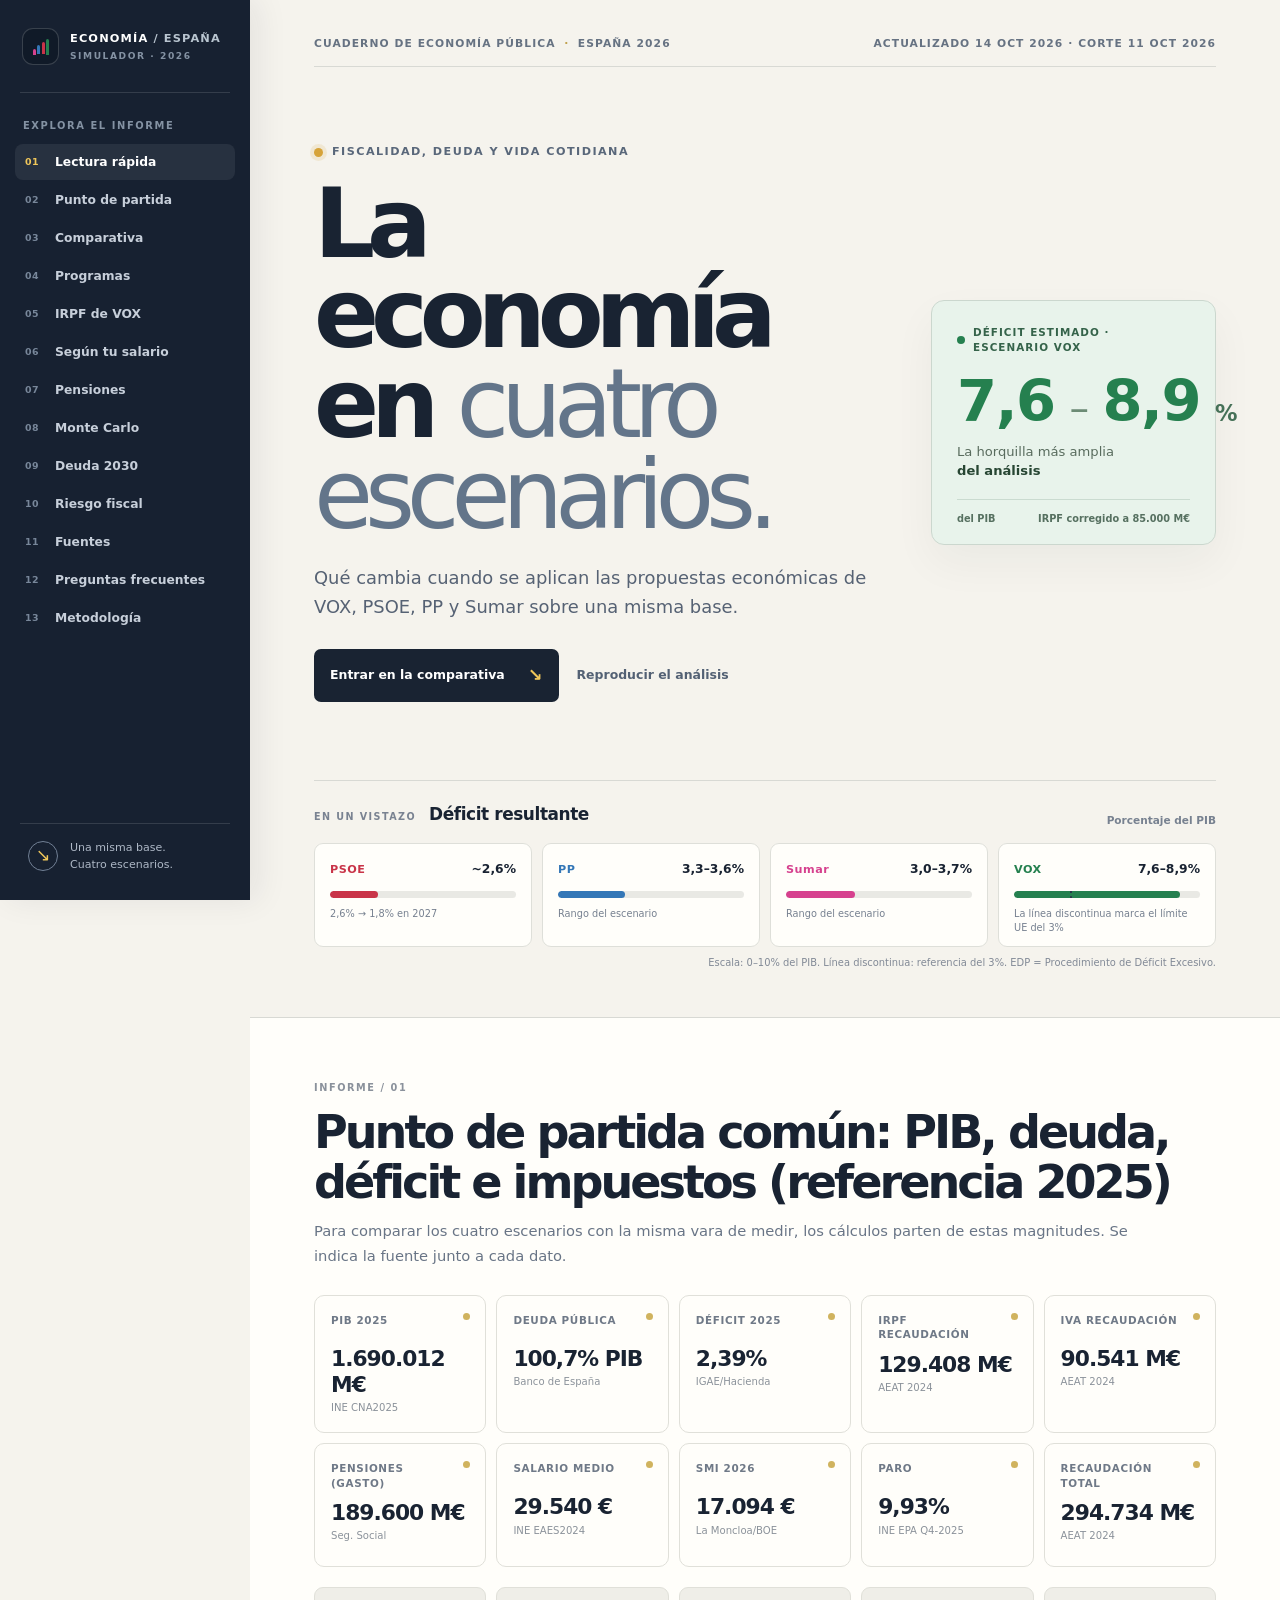
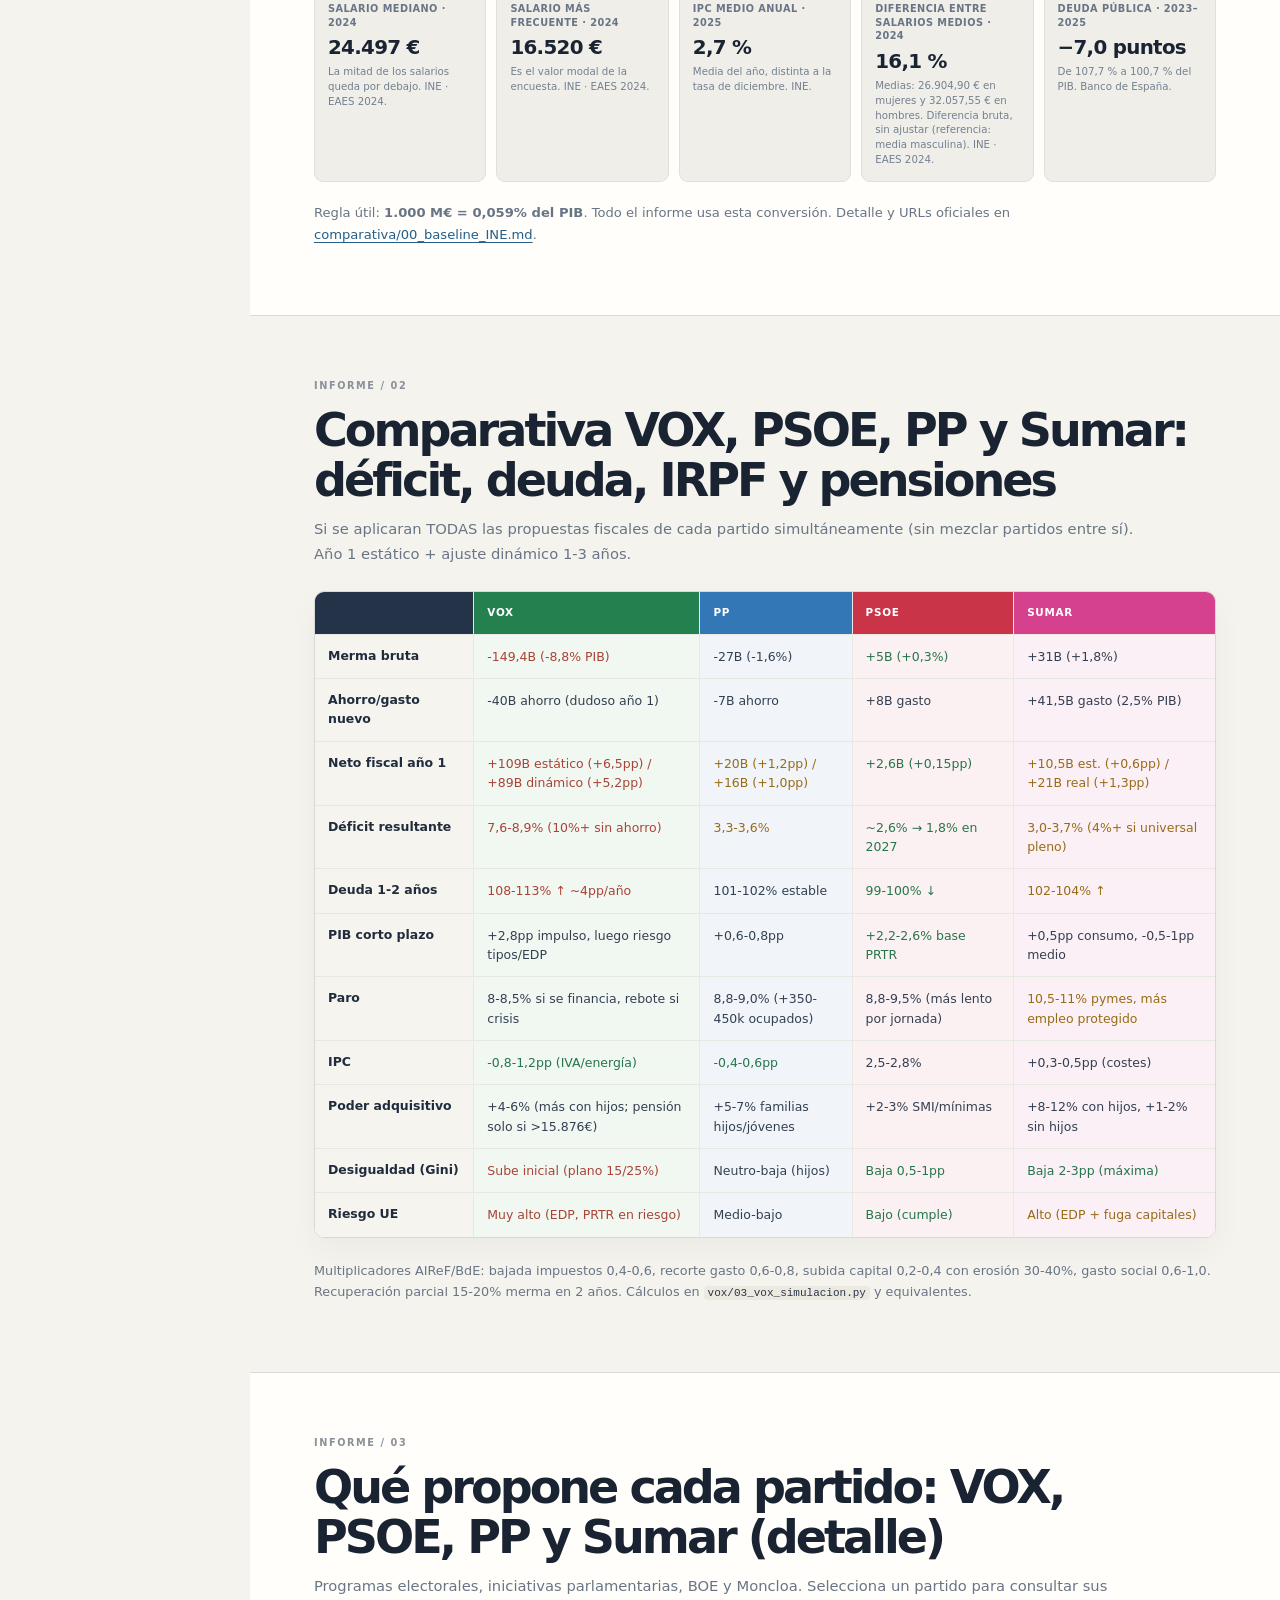
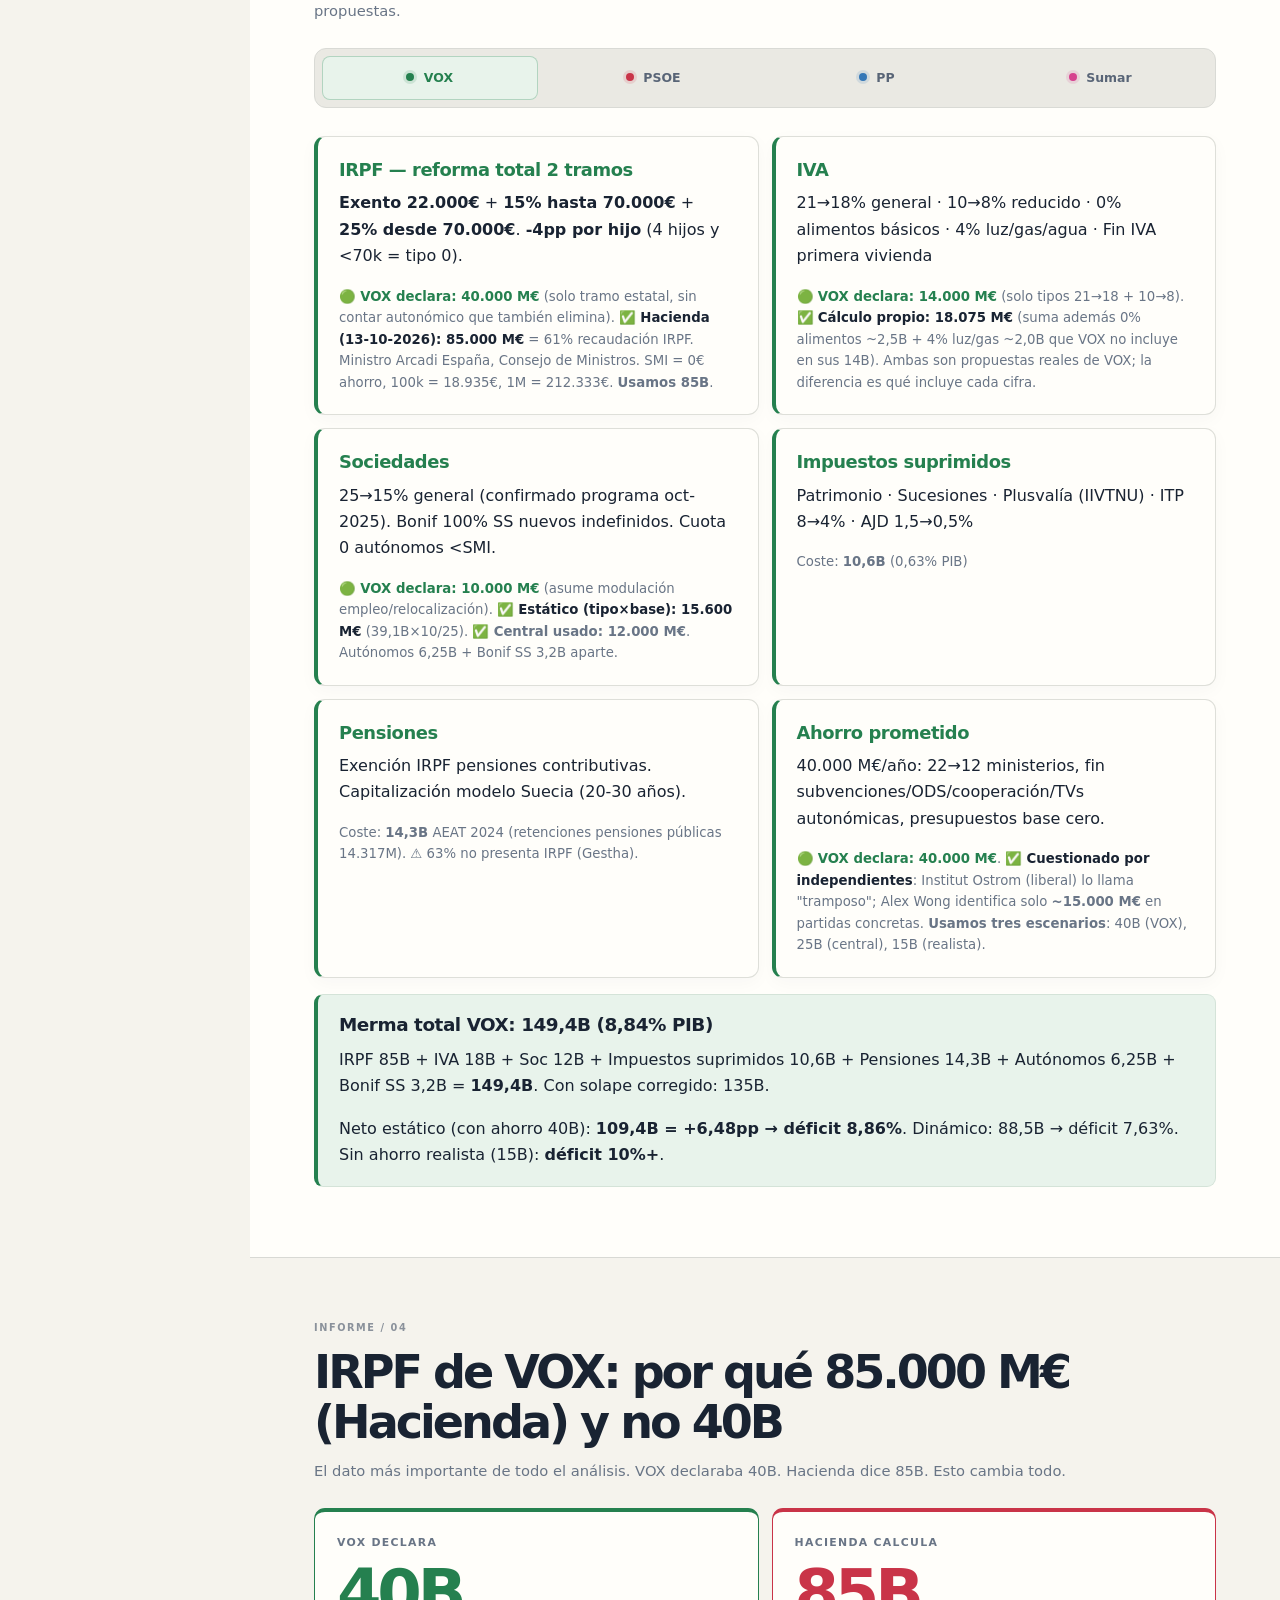
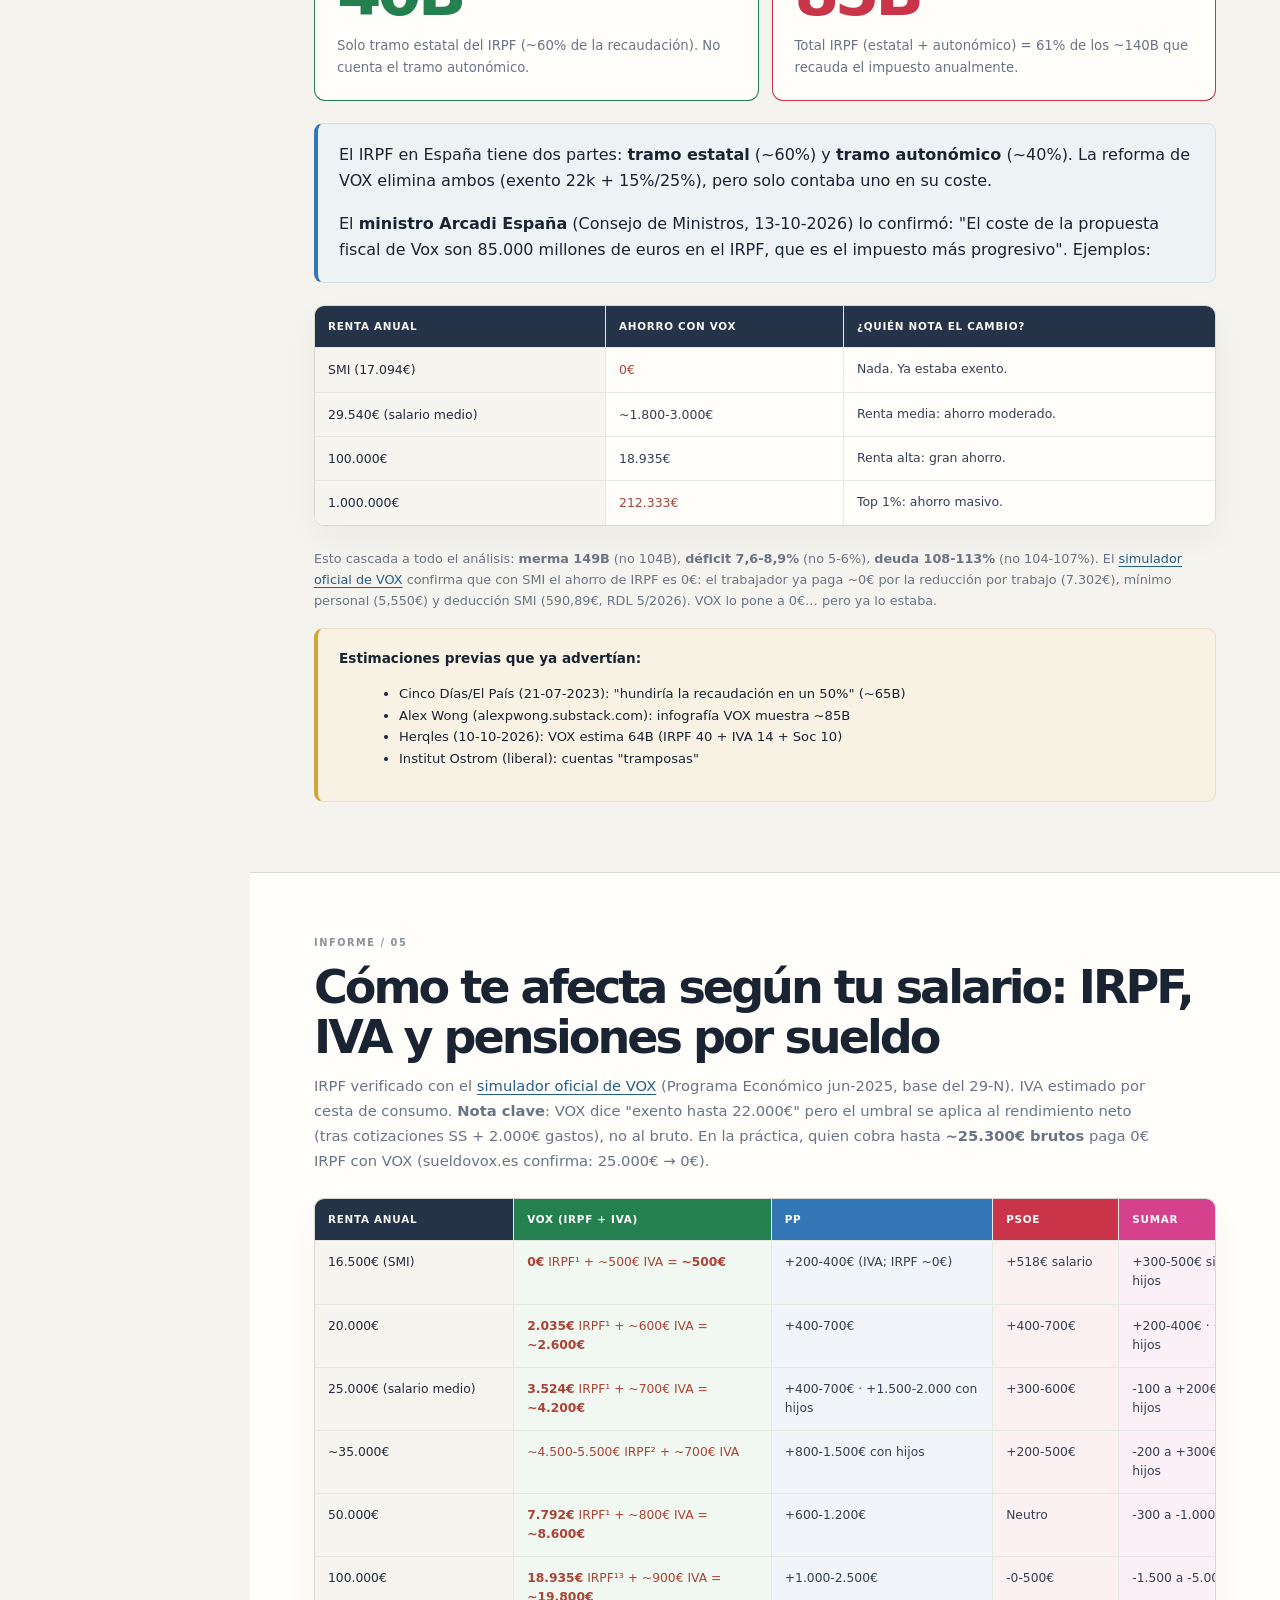
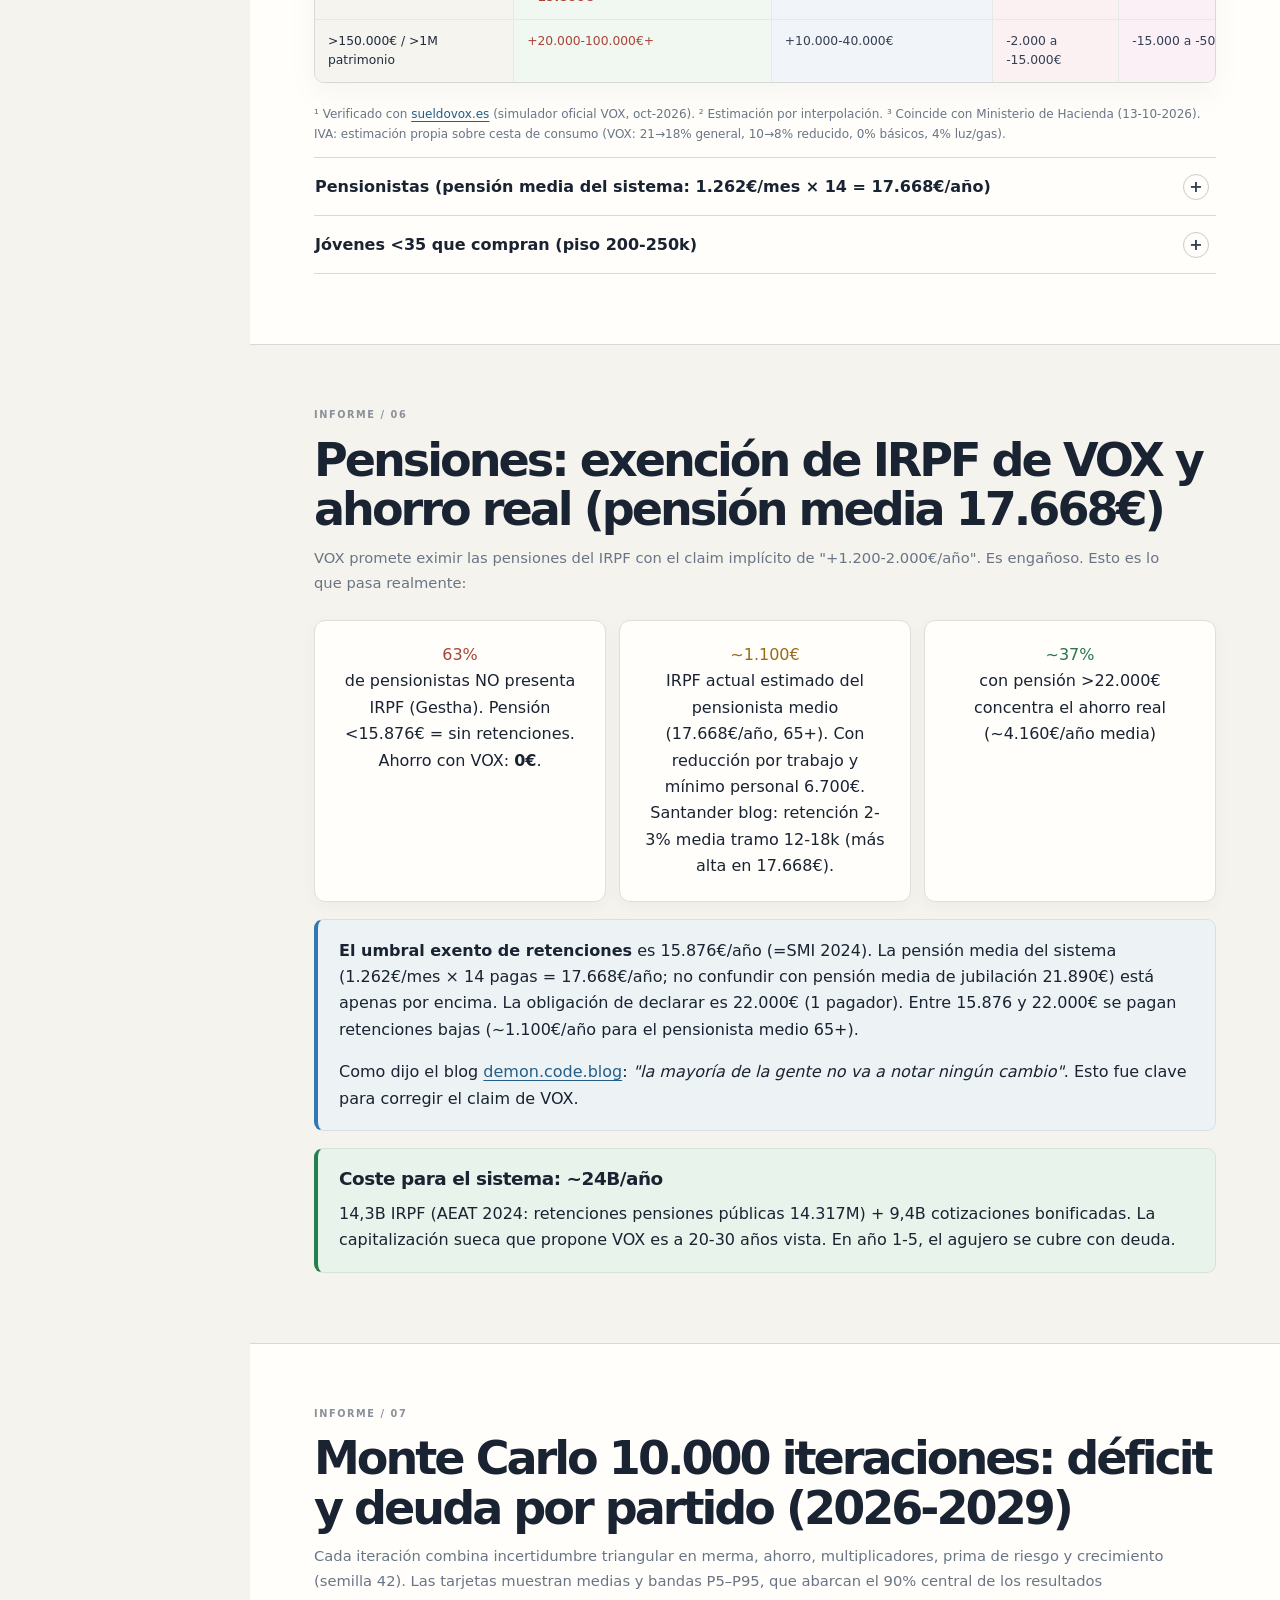
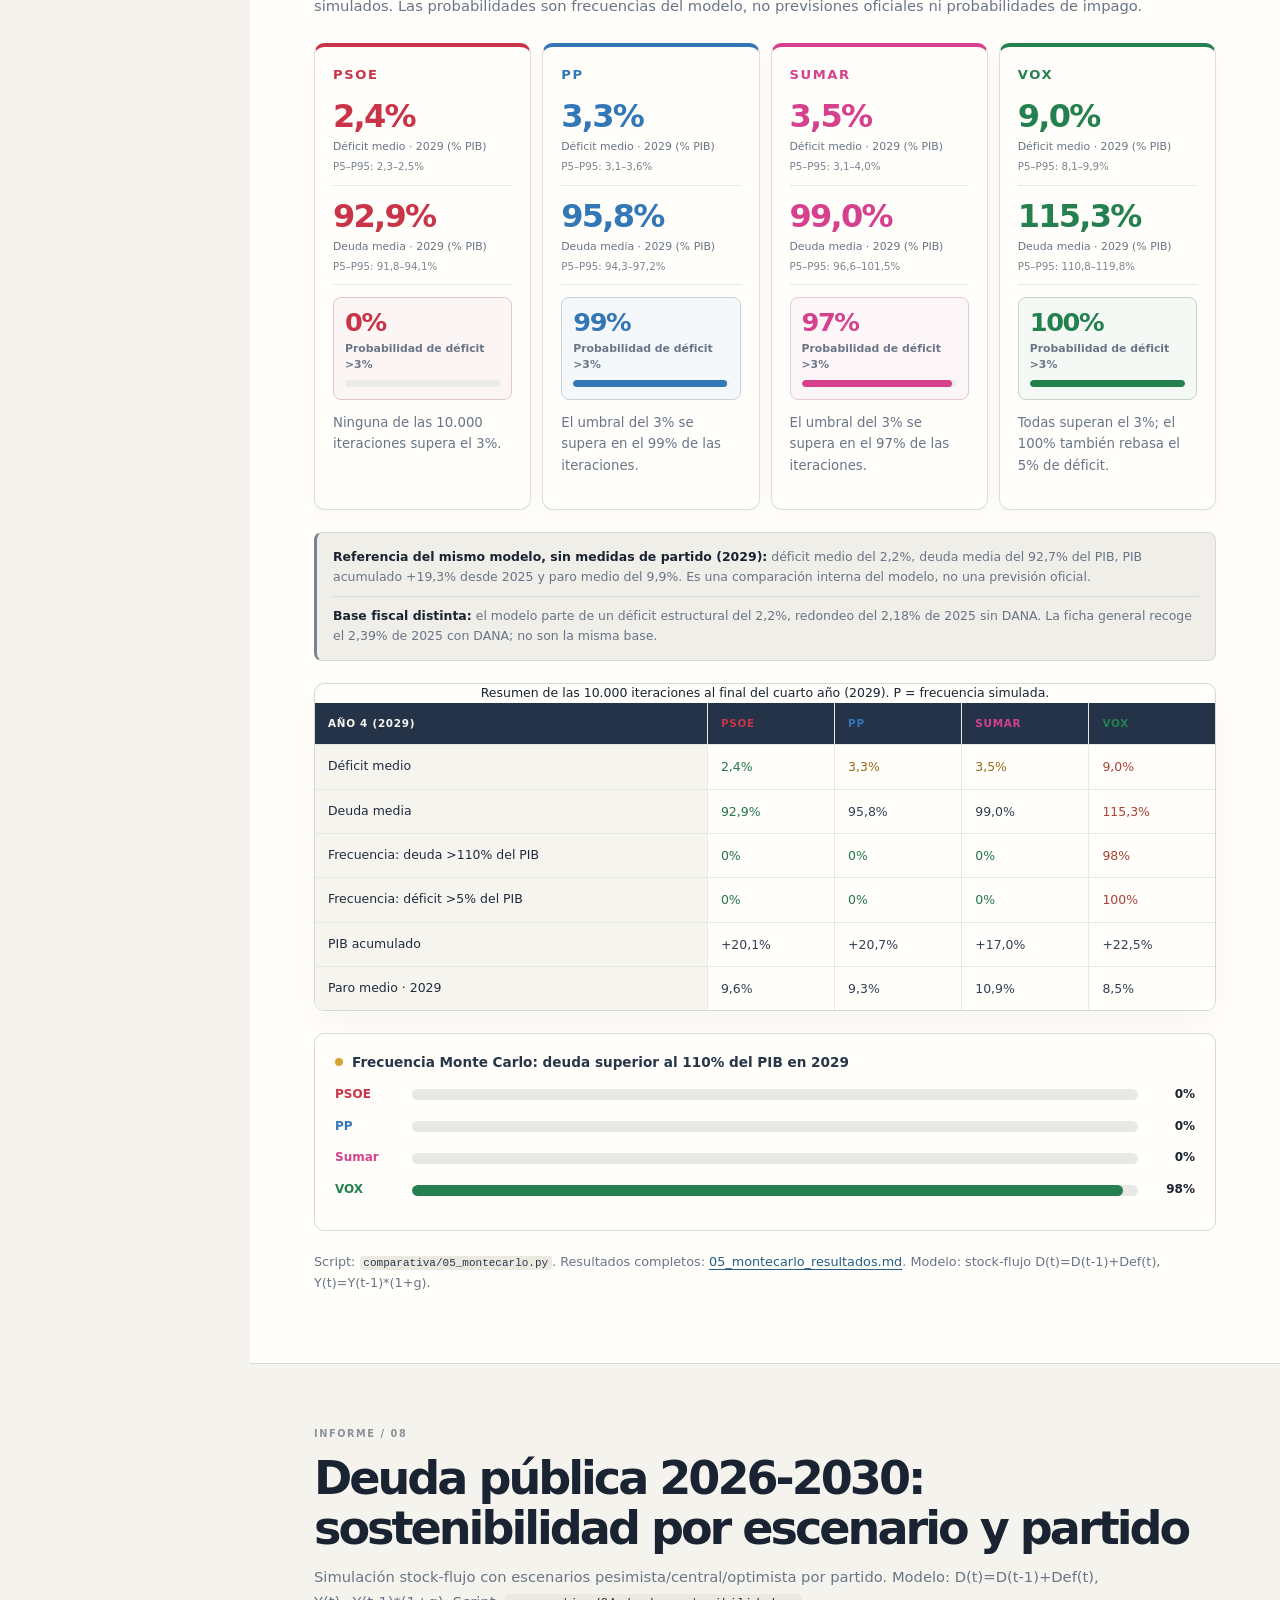
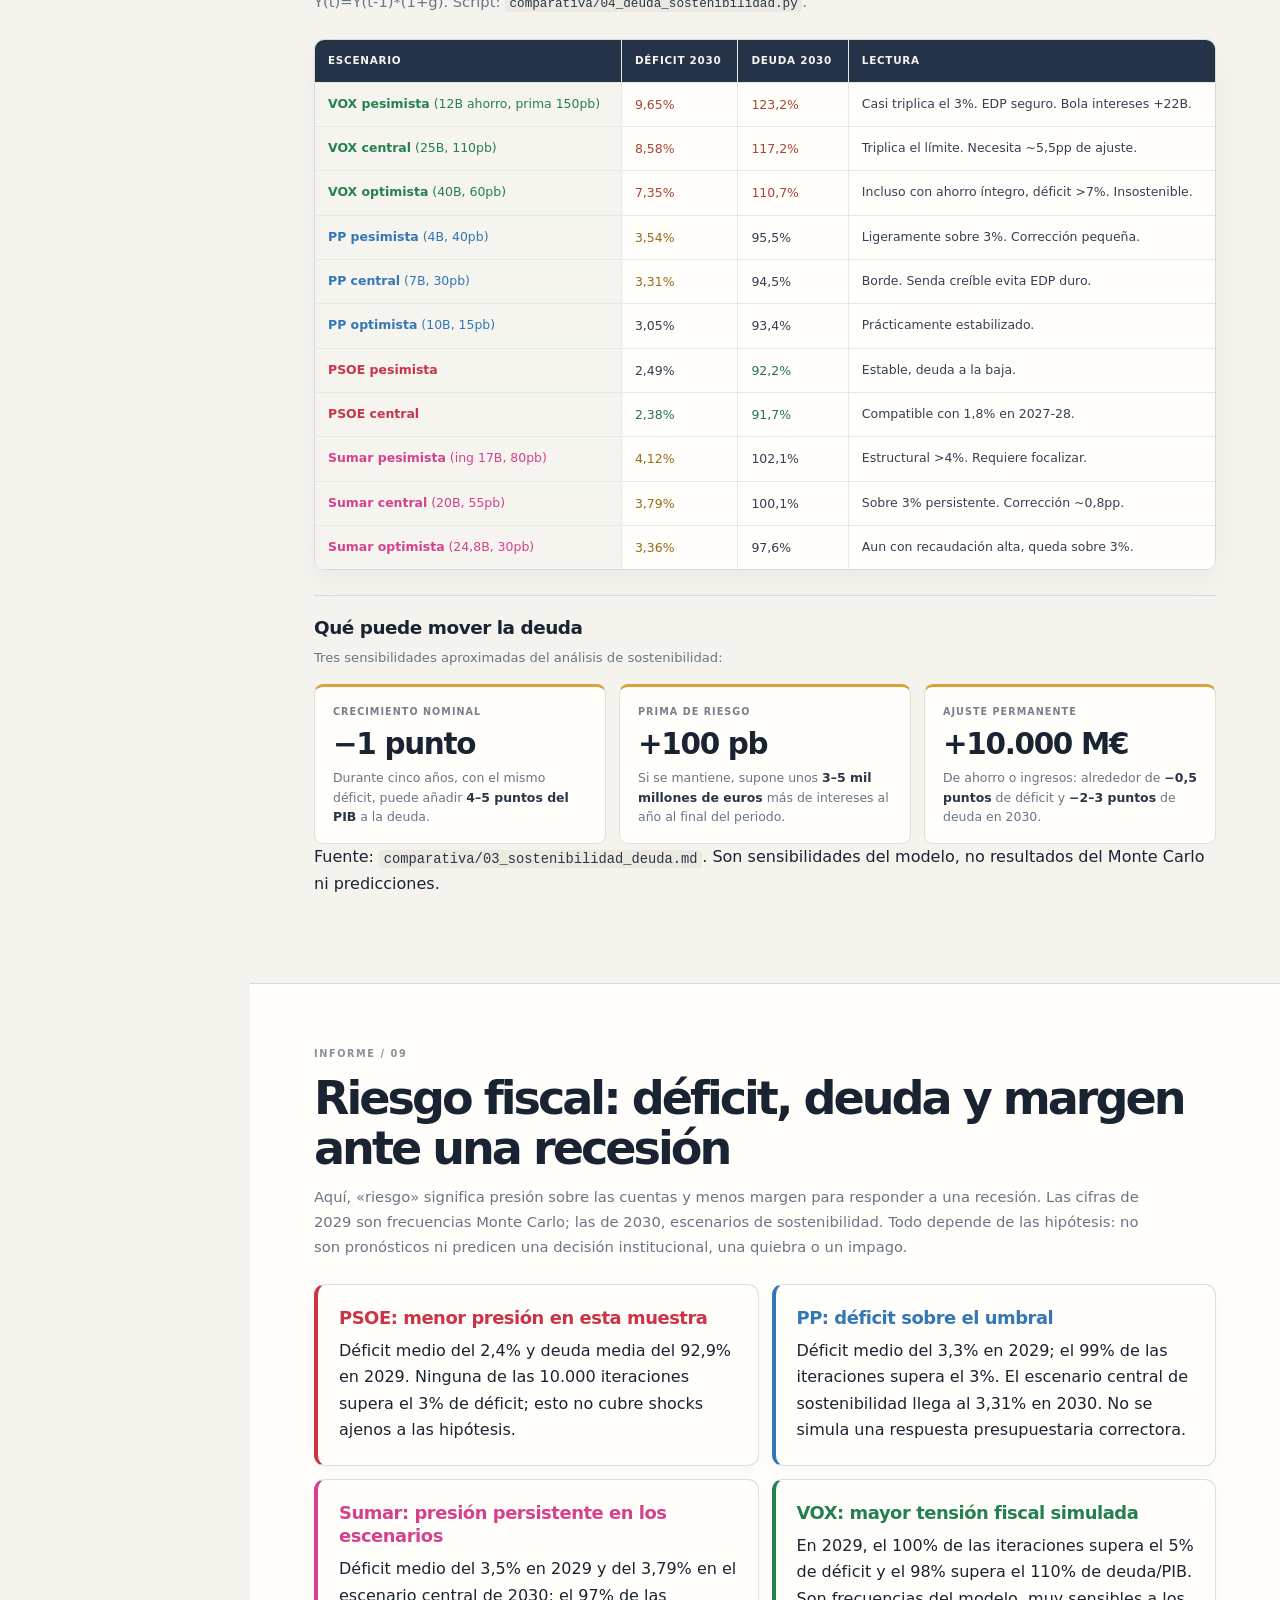
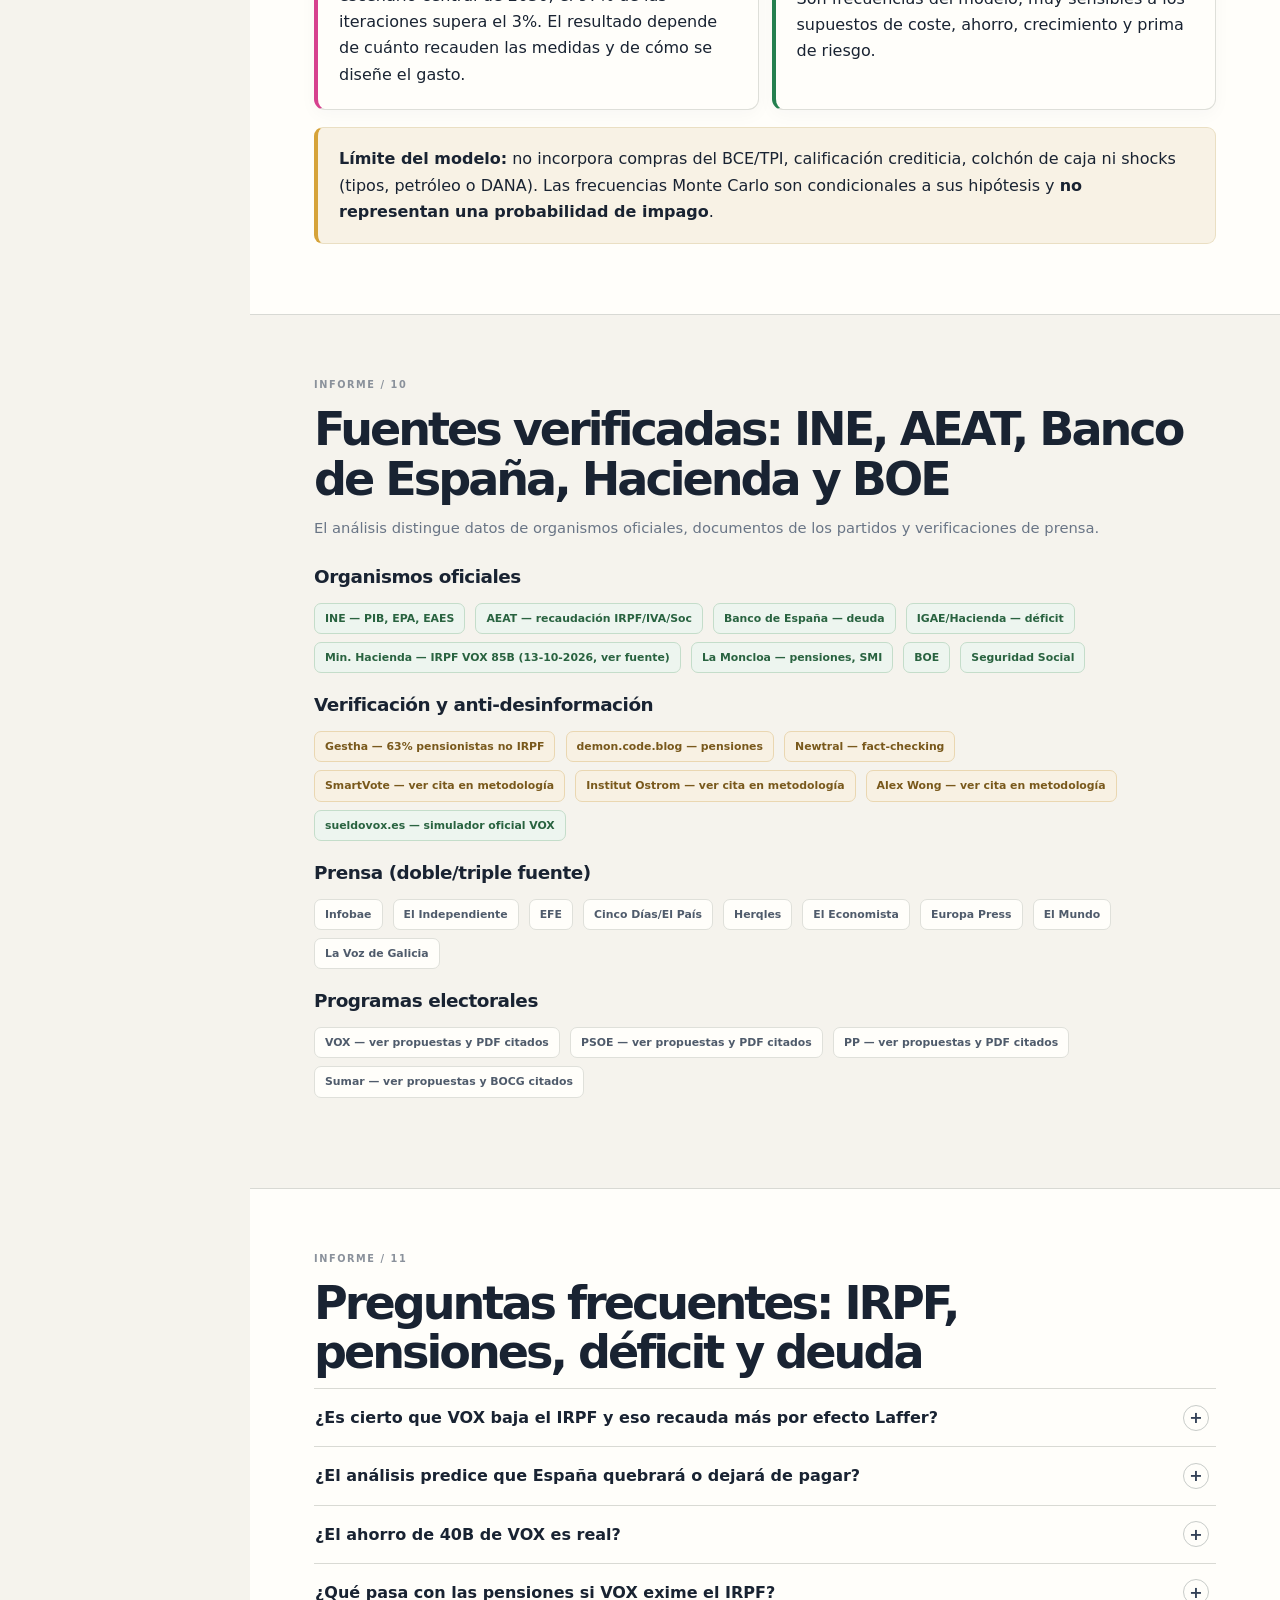
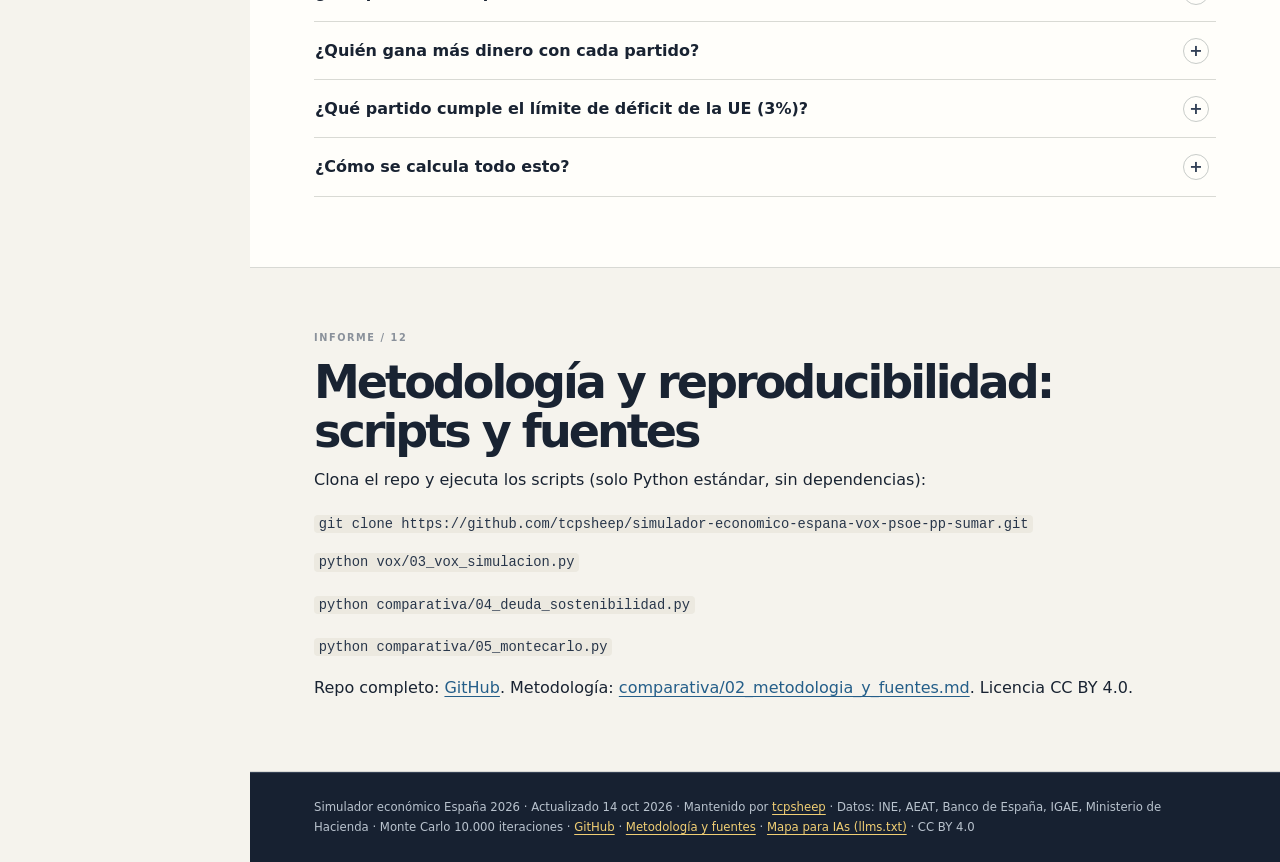
==== docs/index.html @ 077e3a9b "Enlazar llms.txt en el pie para descubrimiento por rastreadores" ====
<!DOCTYPE html>
<html lang="es">
<head>
<meta charset="UTF-8">
<meta name="viewport" content="width=device-width, initial-scale=1.0">
<title>Simulador Económico España 2026: VOX, PSOE, PP, Sumar | IRPF, IVA, Pensiones, Deuda</title>
<meta name="description" content="Qué pasaría si se aplicaran todas las propuestas económicas de VOX, PSOE, PP y Sumar. IRPF, IVA, pensiones, déficit y deuda simulados con datos del INE, AEAT, Banco de España y Hacienda. Monte Carlo 10.000 iteraciones.">
<meta name="keywords" content="VOX, PSOE, PP, Sumar, simulador económico, IRPF, IVA, pensiones, deuda pública, déficit, elecciones 2026, reforma fiscal, España, Hacienda, AEAT, INE, Banco de España, Monte Carlo">
<meta name="author" content="tcpsheep">
<link rel="canonical" href="https://tcpsheep.github.io/simulador-economico-espana-vox-psoe-pp-sumar/">
<meta name="robots" content="index, follow">
<meta name="google-site-verification" content="kOx3p4j699NhmBCFrzYhGt9ktm2qVfUL0nB2GeMQ37o" />
<meta property="og:type" content="article">
<meta property="og:site_name" content="Simulador Económico España 2026">
<meta property="og:image" content="https://tcpsheep.github.io/simulador-economico-espana-vox-psoe-pp-sumar/favicon.svg">
<meta property="article:published_time" content="2026-10-11">
<meta property="article:modified_time" content="2026-10-14">
<meta property="og:title" content="Simulador Económico España 2026: ¿Qué pasaría con las propuestas de VOX, PSOE, PP y Sumar?">
<meta property="og:description" content="IRPF, IVA, pensiones, déficit y deuda comparados con datos oficiales INE, AEAT, BdE, Hacienda. Monte Carlo 10.000 iteraciones.">
<meta property="og:url" content="https://tcpsheep.github.io/simulador-economico-espana-vox-psoe-pp-sumar/">
<meta property="og:locale" content="es_ES">
<meta name="twitter:card" content="summary">
<meta name="twitter:title" content="Simulador Económico España 2026: VOX vs PSOE vs PP vs Sumar">
<meta name="twitter:description" content="IRPF 85B Hacienda, déficit 7,6-8,9% VOX, Monte Carlo 10.000 iteraciones. Datos INE, AEAT, BdE.">
<meta name="twitter:image" content="https://tcpsheep.github.io/simulador-economico-espana-vox-psoe-pp-sumar/favicon.svg">
<script type="application/ld+json">
{"@context":"https://schema.org","@type":"Dataset","@id":"https://tcpsheep.github.io/simulador-economico-espana-vox-psoe-pp-sumar/#dataset","name":"Simulador económico España 2026: propuestas VOX, PSOE, PP, Sumar","description":"Simulación del impacto fiscal de las propuestas económicas de VOX, PSOE, PP y Sumar sobre el IRPF, IVA, pensiones, déficit y deuda pública de España. Datos baseline: PIB 1.690.012 M€ (INE), deuda 100,7% PIB (BdE), déficit 2,39% (IGAE), recaudación AEAT 294.734 M€. Monte Carlo 10.000 iteraciones. Órdenes de magnitud (±20-30%), no previsión oficial.","url":"https://tcpsheep.github.io/simulador-economico-espana-vox-psoe-pp-sumar/","inLanguage":"es-ES","temporalCoverage":"2025/2030","spatialCoverage":{"@type":"Place","name":"España"},"datePublished":"2026-10-11","dateModified":"2026-10-14","keywords":["VOX","PSOE","PP","Sumar","IRPF","IVA","pensiones","deuda pública","déficit","simulación","Monte Carlo","España","elecciones 2026","reforma fiscal"],"creator":{"@type":"Person","name":"tcpsheep","url":"https://github.com/tcpsheep"},"license":"https://creativecommons.org/licenses/by/4.0/","isAccessibleForFree":true,"distribution":[{"@type":"DataDownload","contentUrl":"https://github.com/tcpsheep/simulador-economico-espana-vox-psoe-pp-sumar"}]}
</script>
<script type="application/ld+json">
{"@context":"https://schema.org","@type":"FAQPage","mainEntity":[
{"@type":"Question","name":"¿Es cierto que VOX baja el IRPF y eso recauda más por efecto Laffer?","acceptedAnswer":{"@type":"Answer","text":"No. El efecto Laffer recupera solo el 15-20% de la merma en 2 años (multiplicadores AIReF/BdE). Con 149B de merma, se recuperan ~27B y quedan 122B de agujero neto. La curva Laffer funciona con tipos muy altos (>70%), no con tipos actuales del 19-45%."}},
{"@type":"Question","name":"¿El análisis predice que España quebrará o dejará de pagar?","acceptedAnswer":{"@type":"Answer","text":"No. Es una comparación de déficit, deuda y correcciones necesarias, no una predicción de quiebra o impago. No modela compras del BCE/TPI, calificación crediticia, colchón de caja ni shocks. Las frecuencias Monte Carlo dependen de sus hipótesis y no son probabilidades de impago."}},
{"@type":"Question","name":"¿El ahorro de 40B de VOX es real?","acceptedAnswer":{"@type":"Answer","text":"Está cuestionado. Institut Ostrom lo califica de tramposo (oct-2026). Alex Wong solo identifica ~15.227 M€ en recortes concretos. El gasto político directo suma ~8-12B. Llegar a 40B exigiría recortar transferencias a CCAA o personal, con fricción constitucional."}},
{"@type":"Question","name":"¿Qué pasa con las pensiones si VOX exime el IRPF?","acceptedAnswer":{"@type":"Answer","text":"El sistema pierde 14,3B de IRPF (AEAT) + 9,4B de cotizaciones = ~24B/año. El 63% de pensionistas no presenta IRPF (Gestha) y no notaría cambio. El pensionista medio (17.668€/año, 65+) paga ~1.100€ de IRPF, no 2.000€. Solo el 37% con pensión superior a 22.000€ ahorra más (~4.160€ de media)."}},
{"@type":"Question","name":"¿Quién gana más dinero con cada partido?","acceptedAnswer":{"@type":"Answer","text":"VOX: el SMI ya paga ~0€ de IRPF, así que gana 0€ en IRPF + 400-600€ en IVA; 20.000€: +2.035€; 25.000€: +3.524€; 100.000€: +18.935€. PP: rentas medias con hijos (+1.500-2.000€). PSOE: SMI y rentas bajas (+518€). Sumar: familias con hijos (+5.000-5.500€ con 2 hijos)."}},
{"@type":"Question","name":"¿Qué partido cumple el límite de déficit de la UE (3%)?","acceptedAnswer":{"@type":"Answer","text":"Solo el PSOE (~2,6%). PP (3,3-3,6%) queda cerca pero es manejable con senda. Sumar (3,0-3,7%) queda pegado al límite. VOX (7,6-8,9%) lo triplica: en el Monte Carlo, el 100% de los 10.000 escenarios supera el 5%."}},
{"@type":"Question","name":"¿Cómo se calcula todo esto?","acceptedAnswer":{"@type":"Answer","text":"Modelo estático año 1 (tipo x base), modelo dinámico 1-3 años con multiplicadores AIReF/BdE, deuda por stock-flujo D(t)=D(t-1)+Def(t) y Monte Carlo de 10.000 iteraciones. Scripts Python reproducibles en el repositorio. Son órdenes de magnitud (±20-30%), no un modelo DSGE ni una microsimulación de la AEAT."}}
]}
</script>
<link rel="icon" type="image/svg+xml" href="favicon.svg">
<meta name="theme-color" content="#172131">
<link rel="stylesheet" href="site.css">
</head>
<body>

<a class="skip-link" href="#contenido">Saltar al contenido</a>
<nav class="site-nav" aria-label="Navegación principal">
<div class="nav-inner">
<a class="brand" href="#hero" aria-label="Economía España 2026, inicio"><span class="brand-mark" aria-hidden="true"><span class="brand-bars"><i></i><i></i><i></i><i></i></span></span><span class="brand-name">ECONOMÍA<span> / ESPAÑA</span><small>SIMULADOR · 2026</small></span></a>
<span class="nav-caption">Explora el informe</span>
<a href="#hero" class="active">Lectura rápida</a><a href="#baseline">Punto de partida</a><a href="#comparativa">Comparativa</a><a href="#partidos">Programas</a><a href="#irpf">IRPF de VOX</a><a href="#salario">Según tu salario</a><a href="#pensiones">Pensiones</a><a href="#montecarlo">Monte Carlo</a><a href="#deuda2030">Deuda 2030</a><a href="#riesgo">Riesgo fiscal</a><a href="#fuentes">Fuentes</a><a href="#faq">Preguntas frecuentes</a><a href="#metodo">Metodología</a>
<div class="nav-note"><span class="nav-note-mark" aria-hidden="true">↘</span><span>Una misma base.<br>Cuatro escenarios.</span></div>
</div>
</nav>
<main id="contenido">

<!-- PORTADA · RESUMEN VISUAL -->
<section class="hero" id="hero" aria-labelledby="hero-title">
<div class="hero-shell">
<div class="hero-topline"><span>Cuaderno de economía pública <b>·</b> España 2026</span><span>Actualizado <time datetime="2026-10-14">14 oct 2026</time> · Corte 11 oct 2026</span></div>
<div class="hero-layout">
<div class="hero-copy">
<p class="hero-kicker"><span class="hero-kicker-mark" aria-hidden="true"></span> Fiscalidad, deuda y vida cotidiana</p>
<h1 id="hero-title">La economía<br>en <em>cuatro escenarios.</em><span style="position:absolute;width:1px;height:1px;margin:-1px;padding:0;overflow:hidden;clip:rect(0,0,0,0);white-space:nowrap;border:0;"> Simulador económico España 2026: propuestas de VOX, PSOE, PP y Sumar sobre IRPF, pensiones, déficit y deuda</span></h1>
<p class="hero-dek">Qué cambia cuando se aplican las propuestas económicas de VOX, PSOE, PP y Sumar sobre una misma base.</p>
<div class="hero-actions"><a class="action-primary" href="#comparativa">Entrar en la comparativa <span aria-hidden="true">↘</span></a><a class="action-secondary" href="#metodo">Reproducir el análisis</a></div>
</div>
<div class="hero-feature" role="group" aria-label="Déficit estimado del escenario VOX: entre 7,6 y 8,9 por ciento del PIB">
<div class="feature-label"><span aria-hidden="true"></span> Déficit estimado · escenario VOX</div>
<div class="feature-number"><span>7,6</span><i aria-hidden="true">–</i><span>8,9</span><small>%</small></div>
<p class="feature-note">La horquilla más amplia<br><strong>del análisis</strong></p>
<div class="feature-foot"><span>del PIB</span><span>IRPF corregido a 85.000 M€</span></div>
</div>
</div>
<div class="hero-data">
<div class="chart-heading"><div><span class="chart-kicker">EN UN VISTAZO</span><strong>Déficit resultante</strong></div><span class="chart-unit">Porcentaje del PIB</span></div>
<div class="hero-chart" id="heroChart" role="group" aria-label="Comparación del déficit estimado por partido">
<div class="hbar hbar-psoe"><div class="hbar-heading"><span class="hbar-label">PSOE</span><strong>~2,6%</strong></div><div class="hbar-track"><div class="hbar-fill" style="--w:26%;background:var(--psoe)"></div></div><span class="hbar-note">2,6% → 1,8% en 2027</span></div>
<div class="hbar hbar-pp"><div class="hbar-heading"><span class="hbar-label">PP</span><strong>3,3–3,6%</strong></div><div class="hbar-track"><div class="hbar-fill" style="--w:36%;background:var(--pp)"></div></div><span class="hbar-note">Rango del escenario</span></div>
<div class="hbar hbar-sumar"><div class="hbar-heading"><span class="hbar-label">Sumar</span><strong>3,0–3,7%</strong></div><div class="hbar-track"><div class="hbar-fill" style="--w:37%;background:var(--sumar)"></div></div><span class="hbar-note">Rango del escenario</span></div>
<div class="hbar hbar-vox"><div class="hbar-heading"><span class="hbar-label">VOX</span><strong>7,6–8,9%</strong></div><div class="hbar-track"><div class="hbar-fill" style="--w:89%;background:var(--vox)"></div><span class="ue-line" aria-hidden="true"></span></div><span class="hbar-note">La línea discontinua marca el límite UE del 3%</span></div>
</div>
<p class="hero-caption" id="deficit-chart-note">Escala: 0–10% del PIB. Línea discontinua: referencia del 3%. EDP = Procedimiento de Déficit Excesivo.</p>
</div>
</div>
</section>

<!-- ============ BASELINE ============ -->
<section id="baseline" class="reveal">
<h2 class="sec-title"><span class="dot" style="background:var(--pp)"></span>Punto de partida común: PIB, deuda, déficit e impuestos (referencia 2025)</h2>
<p class="sec-sub">Para comparar los cuatro escenarios con la misma vara de medir, los cálculos parten de estas magnitudes. Se indica la fuente junto a cada dato.</p>
<div class="stats-grid" id="baselineStats">
<div class="stat"><div class="lbl">PIB 2025</div><div class="val" data-target="1690012" data-suffix=" M€">1.690.012 M€</div><div class="src">INE CNA2025</div></div>
<div class="stat"><div class="lbl">Deuda pública</div><div class="val" data-target="10070" data-decimal="1" data-suffix="% PIB">100,7% PIB</div><div class="src">Banco de España</div></div>
<div class="stat"><div class="lbl">Déficit 2025</div><div class="val" data-target="239" data-decimal="2" data-suffix="%">2,39%</div><div class="src">IGAE/Hacienda</div></div>
<div class="stat"><div class="lbl">IRPF recaudación</div><div class="val" data-target="129408" data-suffix=" M€">129.408 M€</div><div class="src">AEAT 2024</div></div>
<div class="stat"><div class="lbl">IVA recaudación</div><div class="val" data-target="90541" data-suffix=" M€">90.541 M€</div><div class="src">AEAT 2024</div></div>
<div class="stat"><div class="lbl">Pensiones (gasto)</div><div class="val" data-target="189600" data-suffix=" M€">189.600 M€</div><div class="src">Seg. Social</div></div>
<div class="stat"><div class="lbl">Salario medio</div><div class="val" data-target="29540" data-suffix=" €">29.540 €</div><div class="src">INE EAES2024</div></div>
<div class="stat"><div class="lbl">SMI 2026</div><div class="val" data-target="17094" data-suffix=" €">17.094 €</div><div class="src">La Moncloa/BOE</div></div>
<div class="stat"><div class="lbl">Paro</div><div class="val" data-target="993" data-decimal="2" data-suffix="%">9,93%</div><div class="src">INE EPA Q4-2025</div></div>
<div class="stat"><div class="lbl">Recaudación total</div><div class="val" data-target="294734" data-suffix=" M€">294.734 M€</div><div class="src">AEAT 2024</div></div>
</div>
<dl class="baseline-context" aria-label="Distribución salarial, inflación y evolución de la deuda">
<div><dt>Salario mediano · 2024</dt><dd>24.497 €</dd><p>La mitad de los salarios queda por debajo. INE · EAES 2024.</p></div>
<div><dt>Salario más frecuente · 2024</dt><dd>16.520 €</dd><p>Es el valor modal de la encuesta. INE · EAES 2024.</p></div>
<div><dt>IPC medio anual · 2025</dt><dd>2,7 %</dd><p>Media del año, distinta a la tasa de diciembre. INE.</p></div>
<div><dt>Diferencia entre salarios medios · 2024</dt><dd>16,1 %</dd><p>Medias: 26.904,90 € en mujeres y 32.057,55 € en hombres. Diferencia bruta, sin ajustar (referencia: media masculina). INE · EAES 2024.</p></div>
<div><dt>Deuda pública · 2023–2025</dt><dd>−7,0 puntos</dd><p>De 107,7 % a 100,7 % del PIB. Banco de España.</p></div>
</dl>
<p style="font-size:.82em;color:var(--muted)">Regla útil: <strong>1.000 M€ = 0,059% del PIB</strong>. Todo el informe usa esta conversión. Detalle y URLs oficiales en <a href="https://github.com/tcpsheep/simulador-economico-espana-vox-psoe-pp-sumar/blob/master/comparativa/00_baseline_INE.md">comparativa/00_baseline_INE.md</a>.</p>
</section>

<!-- ============ COMPARATIVA ============ -->
<section id="comparativa" class="reveal">
<h2 class="sec-title"><span class="dot" style="background:var(--sumar)"></span>Comparativa VOX, PSOE, PP y Sumar: déficit, deuda, IRPF y pensiones</h2>
<p class="sec-sub">Si se aplicaran TODAS las propuestas fiscales de cada partido simultáneamente (sin mezclar partidos entre sí). Año 1 estático + ajuste dinámico 1-3 años.</p>
<div class="table-wrap" role="region" aria-label="Tabla de datos; desplazamiento horizontal disponible" tabindex="0"><table>
<tr><th></th><th style="color:var(--vox)">VOX</th><th style="color:var(--pp)">PP</th><th style="color:var(--psoe)">PSOE</th><th style="color:var(--sumar)">Sumar</th></tr>
<tr><td><strong>Merma bruta</strong></td><td class="num r">-149,4B (-8,8% PIB)</td><td class="num">-27B (-1,6%)</td><td class="num g">+5B (+0,3%)</td><td class="num">+31B (+1,8%)</td></tr>
<tr><td><strong>Ahorro/gasto nuevo</strong></td><td class="num">-40B ahorro (dudoso año 1)</td><td class="num">-7B ahorro</td><td class="num">+8B gasto</td><td class="num">+41,5B gasto (2,5% PIB)</td></tr>
<tr><td><strong>Neto fiscal año 1</strong></td><td class="num r">+109B estático (+6,5pp) / +89B dinámico (+5,2pp)</td><td class="num y">+20B (+1,2pp) / +16B (+1,0pp)</td><td class="num g">+2,6B (+0,15pp)</td><td class="num y">+10,5B est. (+0,6pp) / +21B real (+1,3pp)</td></tr>
<tr><td><strong>Déficit resultante</strong></td><td class="num r">7,6-8,9% (10%+ sin ahorro)</td><td class="num y">3,3-3,6%</td><td class="num g">~2,6% → 1,8% en 2027</td><td class="num y">3,0-3,7% (4%+ si universal pleno)</td></tr>
<tr><td><strong>Deuda 1-2 años</strong></td><td class="num r">108-113% ↑ ~4pp/año</td><td class="num">101-102% estable</td><td class="num g">99-100% ↓</td><td class="num y">102-104% ↑</td></tr>
<tr><td><strong>PIB corto plazo</strong></td><td class="num">+2,8pp impulso, luego riesgo tipos/EDP</td><td class="num">+0,6-0,8pp</td><td class="num g">+2,2-2,6% base PRTR</td><td class="num">+0,5pp consumo, -0,5-1pp medio</td></tr>
<tr><td><strong>Paro</strong></td><td class="num">8-8,5% si se financia, rebote si crisis</td><td class="num">8,8-9,0% (+350-450k ocupados)</td><td class="num">8,8-9,5% (más lento por jornada)</td><td class="num y">10,5-11% pymes, más empleo protegido</td></tr>
<tr><td><strong>IPC</strong></td><td class="num g">-0,8-1,2pp (IVA/energía)</td><td class="num g">-0,4-0,6pp</td><td class="num">2,5-2,8%</td><td class="num">+0,3-0,5pp (costes)</td></tr>
<tr><td><strong>Poder adquisitivo</strong></td><td class="num">+4-6% (más con hijos; pensión solo si >15.876€)</td><td class="num">+5-7% familias hijos/jóvenes</td><td class="num">+2-3% SMI/mínimas</td><td class="num">+8-12% con hijos, +1-2% sin hijos</td></tr>
<tr><td><strong>Desigualdad (Gini)</strong></td><td class="num r">Sube inicial (plano 15/25%)</td><td class="num">Neutro-baja (hijos)</td><td class="num g">Baja 0,5-1pp</td><td class="num g">Baja 2-3pp (máxima)</td></tr>
<tr><td><strong>Riesgo UE</strong></td><td class="num r">Muy alto (EDP, PRTR en riesgo)</td><td class="num">Medio-bajo</td><td class="num g">Bajo (cumple)</td><td class="num y">Alto (EDP + fuga capitales)</td></tr>
</table></div>
<p style="font-size:.8em;color:var(--muted)">Multiplicadores AIReF/BdE: bajada impuestos 0,4-0,6, recorte gasto 0,6-0,8, subida capital 0,2-0,4 con erosión 30-40%, gasto social 0,6-1,0. Recuperación parcial 15-20% merma en 2 años. Cálculos en <code>vox/03_vox_simulacion.py</code> y equivalentes.</p>
</section>

<!-- ============ PARTIDOS ============ -->
<section id="partidos" class="reveal">
<h2 class="sec-title"><span class="dot" style="background:var(--vox)"></span>Qué propone cada partido: VOX, PSOE, PP y Sumar (detalle)</h2>
<p class="sec-sub">Programas electorales, iniciativas parlamentarias, BOE y Moncloa. Selecciona un partido para consultar sus propuestas.</p>
<div class="tabs" id="partyTabs" role="tablist" aria-label="Partidos">
<button type="button" class="tab vox active" data-party="vox" id="tab-vox" role="tab" aria-selected="true" aria-controls="panel-vox"><span class="party-mark" aria-hidden="true"></span> VOX</button>
<button type="button" class="tab psoe" data-party="psoe" id="tab-psoe" role="tab" aria-selected="false" aria-controls="panel-psoe" tabindex="-1"><span class="party-mark" aria-hidden="true"></span> PSOE</button>
<button type="button" class="tab pp" data-party="pp" id="tab-pp" role="tab" aria-selected="false" aria-controls="panel-pp" tabindex="-1"><span class="party-mark" aria-hidden="true"></span> PP</button>
<button type="button" class="tab sumar" data-party="sumar" id="tab-sumar" role="tab" aria-selected="false" aria-controls="panel-sumar" tabindex="-1"><span class="party-mark" aria-hidden="true"></span> Sumar</button>
</div>

<!-- VOX PANEL -->
<div class="tab-panel active" id="panel-vox" role="tabpanel" aria-labelledby="tab-vox" tabindex="0">
<div class="grid2">
<div class="card" style="border-left:3px solid var(--vox)">
<h3 style="color:var(--vox)">IRPF — reforma total 2 tramos</h3>
<p><strong>Exento 22.000€</strong> + <strong>15% hasta 70.000€</strong> + <strong>25% desde 70.000€</strong>. <strong>-4pp por hijo</strong> (4 hijos y <70k = tipo 0).</p>
<p class="desc">🟢 <strong style="color:var(--vox)">VOX declara: 40.000 M€</strong> (solo tramo estatal, sin contar autonómico que también elimina). ✅ <strong style="color:var(--ink)">Hacienda (13-10-2026): 85.000 M€</strong> = 61% recaudación IRPF. Ministro Arcadi España, Consejo de Ministros. SMI = 0€ ahorro, 100k = 18.935€, 1M = 212.333€. <strong>Usamos 85B</strong>.</p>
</div>
<div class="card" style="border-left:3px solid var(--vox)">
<h3 style="color:var(--vox)">IVA</h3>
<p>21→18% general · 10→8% reducido · 0% alimentos básicos · 4% luz/gas/agua · Fin IVA primera vivienda</p>
<p class="desc">🟢 <strong style="color:var(--vox)">VOX declara: 14.000 M€</strong> (solo tipos 21→18 + 10→8). ✅ <strong style="color:var(--ink)">Cálculo propio: 18.075 M€</strong> (suma además 0% alimentos ~2,5B + 4% luz/gas ~2,0B que VOX no incluye en sus 14B). Ambas son propuestas reales de VOX; la diferencia es qué incluye cada cifra.</p>
</div>
<div class="card" style="border-left:3px solid var(--vox)">
<h3 style="color:var(--vox)">Sociedades</h3>
<p>25→15% general (confirmado programa oct-2025). Bonif 100% SS nuevos indefinidos. Cuota 0 autónomos &lt;SMI.</p>
<p class="desc">🟢 <strong style="color:var(--vox)">VOX declara: 10.000 M€</strong> (asume modulación empleo/relocalización). ✅ <strong style="color:var(--ink)">Estático (tipo×base): 15.600 M€</strong> (39,1B×10/25). ✅ <strong>Central usado: 12.000 M€</strong>. Autónomos 6,25B + Bonif SS 3,2B aparte.</p>
</div>
<div class="card" style="border-left:3px solid var(--vox)">
<h3 style="color:var(--vox)">Impuestos suprimidos</h3>
<p>Patrimonio · Sucesiones · Plusvalía (IIVTNU) · ITP 8→4% · AJD 1,5→0,5%</p>
<p class="desc">Coste: <strong>10,6B</strong> (0,63% PIB)</p>
</div>
<div class="card" style="border-left:3px solid var(--vox)">
<h3 style="color:var(--vox)">Pensiones</h3>
<p>Exención IRPF pensiones contributivas. Capitalización modelo Suecia (20-30 años).</p>
<p class="desc">Coste: <strong>14,3B</strong> AEAT 2024 (retenciones pensiones públicas 14.317M). ⚠️ 63% no presenta IRPF (Gestha).</p>
</div>
<div class="card" style="border-left:3px solid var(--vox)">
<h3 style="color:var(--vox)">Ahorro prometido</h3>
<p>40.000 M€/año: 22→12 ministerios, fin subvenciones/ODS/cooperación/TVs autonómicas, presupuestos base cero.</p>
<p class="desc">🟢 <strong style="color:var(--vox)">VOX declara: 40.000 M€</strong>. ✅ <strong style="color:var(--ink)">Cuestionado por independientes</strong>: Institut Ostrom (liberal) lo llama "tramposo"; Alex Wong identifica solo <strong>~15.000 M€</strong> en partidas concretas. <strong>Usamos tres escenarios</strong>: 40B (VOX), 25B (central), 15B (realista).</p>
</div>
</div>
<div class="alert" style="margin-top:16px">
<h3>Merma total VOX: 149,4B (8,84% PIB)</h3>
<p>IRPF 85B + IVA 18B + Soc 12B + Impuestos suprimidos 10,6B + Pensiones 14,3B + Autónomos 6,25B + Bonif SS 3,2B = <strong>149,4B</strong>. Con solape corregido: 135B.</p>
<p>Neto estático (con ahorro 40B): <strong>109,4B = +6,48pp → déficit 8,86%</strong>. Dinámico: 88,5B → déficit 7,63%. Sin ahorro realista (15B): <strong>déficit 10%+</strong>.</p>
</div>
</div>

<!-- PSOE PANEL -->
<div class="tab-panel" id="panel-psoe" role="tabpanel" aria-labelledby="tab-psoe" tabindex="0">
<div class="grid2">
<div class="card" style="border-left:3px solid var(--psoe)"><h3 style="color:var(--psoe)">IRPF</h3><p>Mínimo exento en SMI. Tramo ahorro >300k al 30%.</p><p class="desc">Prácticamente aplicado ya.</p></div>
<div class="card" style="border-left:3px solid var(--psoe)"><h3 style="color:var(--psoe)">IVA</h3><p>Alimentos básicos 0-2% transitorio. Aceite oliva 4% permanente.</p></div>
<div class="card" style="border-left:3px solid var(--psoe)"><h3 style="color:var(--psoe)">Sociedades</h3><p>Mínimo 15% grupos >750M. Rebaja pymes. Impuestos banca y energéticas permanentes.</p></div>
<div class="card" style="border-left:3px solid var(--psoe)"><h3 style="color:var(--psoe)">SMI/Pensiones</h3><p>SMI 1.221×14 = 17.094€ (exento IRPF). Pensiones +2,7% (+7%/+11,4% mínimas).</p></div>
<div class="card" style="border-left:3px solid var(--psoe)"><h3 style="color:var(--psoe)">Vivienda</h3><p>Plan 7.000M 2026-2030. Aval ICO 20-25%. Bono Joven 250×24. Ley 12/2023.</p></div>
<div class="card" style="border-left:3px solid var(--psoe)"><h3 style="color:var(--psoe)">Empleo</h3><p>Jornada 40→36h antes 2030 (Forbes oct-2026; legal hoy 40h). PRTR 77.000M (76% MRR ejecutado).</p></div>
</div>
<div class="info" style="margin-top:16px"><p><strong>Neto fiscal: +2,6B (+0,15pp)</strong>. Déficit ~2,6% → 1,8% en 2027. Deuda baja por PIB nominal. Es el escenario inercial: ya está en vigor al 60-70%.</p></div>
</div>

<!-- PP PANEL -->
<div class="tab-panel" id="panel-pp" role="tabpanel" aria-labelledby="tab-pp" tabindex="0">
<div class="grid2">
<div class="card" style="border-left:3px solid var(--pp)"><h3 style="color:var(--pp)">IRPF</h3><p>Deflactar <40.000€. Duplicar mínimos hijos (2.400→4.800 1º, hasta 9.000 4º+).</p></div>
<div class="card" style="border-left:3px solid var(--pp)"><h3 style="color:var(--pp)">IVA</h3><p>0% básicos. Energía 21→10%. IVA 4% vivienda joven. Exención autónomos <85k.</p><p class="desc">✅ Verificado: pp.es + Congreso + 6 periódicos.</p></div>
<div class="card" style="border-left:3px solid var(--pp)"><h3 style="color:var(--pp)">Sociedades</h3><p>IS pymes simplificado. Umbral 250 = nuevos 50. Eliminar Grandes Fortunas/Patrimonio.</p></div>
<div class="card" style="border-left:3px solid var(--pp)"><h3 style="color:var(--pp)">Vivienda</h3><p>1M viviendas en 4 años. Derogar Ley Vivienda. Antiokupación 24h. Aval 95-100% jóvenes.</p></div>
<div class="card" style="border-left:3px solid var(--pp)"><h3 style="color:var(--pp)">Autónomos</h3><p>Tarifa 0 autónomos. Menos declaraciones. ITP 4%. AJD 0,4%.</p></div>
<div class="card" style="border-left:3px solid var(--pp)"><h3 style="color:var(--pp)">Energía</h3><p>Nuclear prorrogada. Quitar impuesto generación. Pacto Agua. 1 norma nueva = suprimir 3.</p></div>
</div>
<div class="info" style="margin-top:16px"><p><strong>Merma: 27B. Ahorro: 7B. Neto: +20B (+1,2pp)</strong>. Déficit 3,3-3,6%. Manejable con crecimiento +2,5% y senda a 2,5% en 2 años. EDP evitable con presupuestos.</p></div>
</div>

<!-- SUMAR PANEL -->
<div class="tab-panel" id="panel-sumar" role="tabpanel" aria-labelledby="tab-sumar" tabindex="0">
<p style="font-size:.8em;color:var(--muted);margin-bottom:12px">⚠️ Sumar se presenta como <strong>Frente Amplio</strong> (IU+Comuns+Más Madrid) para el 29-N. <strong>Programa electoral no presentado aún</strong> (Forbes 5-oct-2026). Datos basados en programa 2023 + posiciones conocidas 2026.</p>
<div class="grid2">
<div class="card" style="border-left:3px solid var(--sumar)"><h3 style="color:var(--sumar)">IRPF</h3><p>Marginal 52% desde 300.000€. Capital hasta 33%.</p></div>
<div class="card" style="border-left:3px solid var(--sumar)"><h3 style="color:var(--sumar)">Sociedades</h3><p>15% efectivo duro. Fin SICAV/SOCIMI/consolidación. Límite pérdidas 4 años (+13.000M).</p></div>
<div class="card" style="border-left:3px solid var(--sumar)"><h3 style="color:var(--sumar)">Gravamen >50M</h3><p>3% patrimonio >50M€ (~1.500 contrib., ~4.200M).</p><p class="desc">✅ Verificado multi-fuente: El País, El Economista, Europa Press, Infobae, El Mundo, La Voz de Galicia.</p></div>
<div class="card" style="border-left:3px solid var(--sumar)"><h3 style="color:var(--sumar)">Crianza universal</h3><p>200€/mes <18 años = 15,6B. Herencia universal 20.000€ a los 23 = 9B.</p></div>
<div class="card" style="border-left:3px solid var(--sumar)"><h3 style="color:var(--sumar)">Vivienda</h3><p>1% PIB 10 años (>2M protegidas). Topes alquiler. SOCIMI condicionadas.</p></div>
<div class="card" style="border-left:3px solid var(--sumar)"><h3 style="color:var(--sumar)">Empleo</h3><p>Jornada hacia 32h. SMI sobre IPC. Mínimas sobre IPC. Banco público ICO+Correos.</p></div>
</div>
<div class="info" style="margin-top:16px"><p><strong>Gasto: 41,5B (crianza 15,6 + herencia 9 + vivienda 16,9). Ingresos: ~20B. Neto: +21B (+1,3pp)</strong>. Déficit 3,0-3,7%. Pobreza infantil -7pp y Gini -3pp, pero paro pymes +1pp y crecimiento -0,7pp.</p></div>
</div>
</section>

<!-- ============ IRPF CORRECCIÓN ============ -->
<section id="irpf" class="reveal">
<h2 class="sec-title"><span class="dot" style="background:var(--vox)"></span>IRPF de VOX: por qué 85.000 M€ (Hacienda) y no 40B</h2>
<p class="sec-sub">El dato más importante de todo el análisis. VOX declaraba 40B. Hacienda dice 85B. Esto cambia todo.</p>
<div class="vs-box">
<div class="vs-item" style="border-color:var(--vox)">
<div class="label">VOX declara</div>
<div class="value r">40B</div>
<p class="desc">Solo tramo estatal del IRPF (~60% de la recaudación). No cuenta el tramo autonómico.</p>
</div>
<div class="vs-item" style="border-color:var(--psoe)">
<div class="label">Hacienda calcula</div>
<div class="value g">85B</div>
<p class="desc">Total IRPF (estatal + autonómico) = 61% de los ~140B que recauda el impuesto anualmente.</p>
</div>
</div>
<div class="info">
<p>El IRPF en España tiene dos partes: <strong>tramo estatal</strong> (~60%) y <strong>tramo autonómico</strong> (~40%). La reforma de VOX elimina ambos (exento 22k + 15%/25%), pero solo contaba uno en su coste.</p>
<p>El <strong>ministro Arcadi España</strong> (Consejo de Ministros, 13-10-2026) lo confirmó: "El coste de la propuesta fiscal de Vox son 85.000 millones de euros en el IRPF, que es el impuesto más progresivo". Ejemplos:</p>
</div>
<div class="table-wrap" role="region" aria-label="Tabla de datos; desplazamiento horizontal disponible" tabindex="0"><table>
<tr><th>Renta anual</th><th>Ahorro con VOX</th><th>¿Quién nota el cambio?</th></tr>
<tr><td class="num">SMI (17.094€)</td><td class="num r">0€</td><td>Nada. Ya estaba exento.</td></tr>
<tr><td class="num">29.540€ (salario medio)</td><td class="num">~1.800-3.000€</td><td>Renta media: ahorro moderado.</td></tr>
<tr><td class="num">100.000€</td><td class="num">18.935€</td><td>Renta alta: gran ahorro.</td></tr>
<tr><td class="num">1.000.000€</td><td class="num r">212.333€</td><td>Top 1%: ahorro masivo.</td></tr>
</table></div>
<p style="font-size:.8em;color:var(--muted)">Esto cascada a todo el análisis: <strong>merma 149B</strong> (no 104B), <strong>déficit 7,6-8,9%</strong> (no 5-6%), <strong>deuda 108-113%</strong> (no 104-107%). El <a href="https://www.sueldovox.es/">simulador oficial de VOX</a> confirma que con SMI el ahorro de IRPF es 0€: el trabajador ya paga ~0€ por la reducción por trabajo (7.302€), mínimo personal (5,550€) y deducción SMI (590,89€, RDL 5/2026). VOX lo pone a 0€… pero ya lo estaba.</p>
<div class="warn">
<p style="font-size:.85em"><strong>Estimaciones previas que ya advertían:</strong></p>
<ul style="font-size:.82em;margin-left:20px">
<li>Cinco Días/El País (21-07-2023): "hundiría la recaudación en un 50%" (~65B)</li>
<li>Alex Wong (alexpwong.substack.com): infografía VOX muestra ~85B</li>
<li>Herqles (10-10-2026): VOX estima 64B (IRPF 40 + IVA 14 + Soc 10)</li>
<li>Institut Ostrom (liberal): cuentas "tramposas"</li>
</ul>
</div>
</section>

<!-- ============ POR SALARIO ============ -->
<section id="salario" class="reveal">
<h2 class="sec-title"><span class="dot" style="background:var(--gold)"></span>Cómo te afecta según tu salario: IRPF, IVA y pensiones por sueldo</h2>
<p class="sec-sub">IRPF verificado con el <a href="https://www.sueldovox.es/">simulador oficial de VOX</a> (Programa Económico jun-2025, base del 29-N). IVA estimado por cesta de consumo. <strong>Nota clave</strong>: VOX dice "exento hasta 22.000€" pero el umbral se aplica al rendimiento neto (tras cotizaciones SS + 2.000€ gastos), no al bruto. En la práctica, quien cobra hasta <strong>~25.300€ brutos</strong> paga 0€ IRPF con VOX (sueldovox.es confirma: 25.000€ → 0€).</p>
<div class="table-wrap" role="region" aria-label="Tabla de datos; desplazamiento horizontal disponible" tabindex="0"><table class="sal-table">
<tr><th>Renta anual</th><th style="color:var(--vox)">VOX (IRPF + IVA)</th><th style="color:var(--pp)">PP</th><th style="color:var(--psoe)">PSOE</th><th style="color:var(--sumar)">Sumar</th></tr>
<tr><td class="num">16.500€ (SMI)</td><td class="num r"><strong>0€</strong> IRPF¹ + ~500€ IVA = <strong>~500€</strong></td><td class="num">+200-400€ (IVA; IRPF ~0€)</td><td class="num">+518€ salario</td><td class="num">+300-500€ sin hijos · +5.000+ con hijos</td></tr>
<tr><td class="num">20.000€</td><td class="num r"><strong>2.035€</strong> IRPF¹ + ~600€ IVA = <strong>~2.600€</strong></td><td class="num">+400-700€</td><td class="num">+400-700€</td><td class="num">+200-400€ · +3.000-5.000 con hijos</td></tr>
<tr><td class="num">25.000€ (salario medio)</td><td class="num r"><strong>3.524€</strong> IRPF¹ + ~700€ IVA = <strong>~4.200€</strong></td><td class="num">+400-700€ · +1.500-2.000 con hijos</td><td class="num">+300-600€</td><td class="num">-100 a +200€ · +4.500-5.000 con hijos</td></tr>
<tr><td class="num">~35.000€</td><td class="num r">~4.500-5.500€ IRPF² + ~700€ IVA</td><td class="num">+800-1.500€ con hijos</td><td class="num">+200-500€</td><td class="num">-200 a +300€ · +3.000-4.500 con hijos</td></tr>
<tr><td class="num">50.000€</td><td class="num r"><strong>7.792€</strong> IRPF¹ + ~800€ IVA = <strong>~8.600€</strong></td><td class="num">+600-1.200€</td><td class="num">Neutro</td><td class="num">-300 a -1.000€ sin hijos</td></tr>
<tr><td class="num">100.000€</td><td class="num r"><strong>18.935€</strong> IRPF¹³ + ~900€ IVA = <strong>~19.800€</strong></td><td class="num">+1.000-2.500€</td><td class="num">-0-500€</td><td class="num">-1.500 a -5.000€</td></tr>
<tr><td class="num">>150.000€ / >1M patrimonio</td><td class="num r">+20.000-100.000€+</td><td class="num">+10.000-40.000€</td><td class="num">-2.000 a -15.000€</td><td class="num">-15.000 a -500.000€+</td></tr>
</table></div>
<p style="font-size:.75em;color:var(--muted)">¹ Verificado con <a href="https://www.sueldovox.es/">sueldovox.es</a> (simulador oficial VOX, oct-2026). ² Estimación por interpolación. ³ Coincide con Ministerio de Hacienda (13-10-2026). IVA: estimación propia sobre cesta de consumo (VOX: 21→18% general, 10→8% reducido, 0% básicos, 4% luz/gas).</p>
<details class="acc"><summary>Pensionistas (pensión media del sistema: 1.262€/mes × 14 = 17.668€/año)</summary>
<div class="acc-body">
<p><strong>PSOE/Sumar</strong>: +2,7% (+477€/año) + mínimas +7-11,4% (+800-1.400€). Sostenible con MEI/cuotas.</p>
<p><strong style="color:var(--pp)">PP</strong>: revalorización Pacto Toledo, sin cifra extra.</p>
<p><strong style="color:var(--vox)">VOX</strong>: exención IRPF. Con VOX: base 15.668€ (17.668−2.000 gastos, sin cotizaciones) &lt; 22.000€ → <strong>0€ IRPF</strong>. IRPF actual estimado: <strong>~1.100€</strong> (con reducción por trabajo, umbral 16.825€ neto; mínimo personal 65+ = 6.700€; sin deducción SMI que es solo para asalariados). Santander blog dic-2025: retención media 2-3% para tramo 12.001-18.000€ (más alta en 17.668€ concreto). <strong>63% no presenta IRPF</strong> (Gestha, pensión &lt;15.876€) → ahorra <strong>0€</strong>. Solo ~37% con pensión &gt;22.000€ ahorra más (~4.160€ media). <strong>Claim VOX "+1.200-2.000€": la media aritmética (14.317M÷9,3M=1.540€) es engañosa</strong> porque la mayoría no notará cambio (demon.code.blog).</p>
<p class="src" style="font-size:.8em;color:var(--muted)">Fuentes: AEAT 2024 (retenciones pensiones públicas 14.317M€), Gestha (63% no presenta IRPF), Santander blog (retenciones por tramo), demon.code.blog/2020/05/07/pensiones, sueldovox.es (metodología: "La deducción del SMI solo es para asalariados"). Nota: sueldovox.es es para trabajadores, no pensionistas; cálculo aproximado.</p>
</div>
</details>
<details class="acc"><summary>Jóvenes <35 que compran (piso 200-250k)</summary>
<div class="acc-body">
<p><strong style="color:var(--vox)">VOX/PP</strong>: fin IVA o 4% + ITP 4% + AJD 0,4% + aval 95-100%. Ahorro fiscal 20.000-30.000€ + entrada de 50k a 25k.</p>
<p><strong style="color:var(--psoe)">PSOE</strong>: aval 20-25% + cuenta 2.000/año exenta. Ahorro 8.000-12.000€.</p>
<p><strong style="color:var(--sumar)">Sumar</strong>: más alquiler protegido, compra privada con más carga y reserva 30%.</p>
</div>
</details>
</section>

<!-- ============ PENSIONES ============ -->
<section id="pensiones" class="reveal">
<h2 class="sec-title"><span class="dot" style="background:var(--gold)"></span>Pensiones: exención de IRPF de VOX y ahorro real (pensión media 17.668€)</h2>
<p class="sec-sub">VOX promete eximir las pensiones del IRPF con el claim implícito de "+1.200-2.000€/año". Es engañoso. Esto es lo que pasa realmente:</p>
<div class="grid3">
<div class="card" style="text-align:center"><div class="big r">63%</div><p class="sub">de pensionistas NO presenta IRPF (Gestha). Pensión &lt;15.876€ = sin retenciones. Ahorro con VOX: <strong>0€</strong>.</p></div>
<div class="card" style="text-align:center"><div class="big y">~1.100€</div><p class="sub">IRPF actual estimado del pensionista medio (17.668€/año, 65+). Con reducción por trabajo y mínimo personal 6.700€. Santander blog: retención 2-3% media tramo 12-18k (más alta en 17.668€).</p></div>
<div class="card" style="text-align:center"><div class="big g">~37%</div><p class="sub">con pensión &gt;22.000€ concentra el ahorro real (~4.160€/año media)</p></div>
</div>
<div class="info">
<p><strong>El umbral exento de retenciones</strong> es 15.876€/año (=SMI 2024). La pensión media del sistema (1.262€/mes × 14 pagas = 17.668€/año; no confundir con pensión media de jubilación 21.890€) está apenas por encima. La obligación de declarar es 22.000€ (1 pagador). Entre 15.876 y 22.000€ se pagan retenciones bajas (~1.100€/año para el pensionista medio 65+).</p>
<p>Como dijo el blog <a href="https://demon.code.blog/2020/05/07/pensiones/">demon.code.blog</a>: <em>"la mayoría de la gente no va a notar ningún cambio"</em>. Esto fue clave para corregir el claim de VOX.</p>
</div>
<div class="alert">
<h3>Coste para el sistema: ~24B/año</h3>
<p>14,3B IRPF (AEAT 2024: retenciones pensiones públicas 14.317M) + 9,4B cotizaciones bonificadas. La capitalización sueca que propone VOX es a 20-30 años vista. En año 1-5, el agujero se cubre con deuda.</p>
</div>
</section>

<!-- ============ MONTE CARLO ============ -->
<section id="montecarlo" class="reveal">
<h2 class="sec-title"><span class="dot" style="background:var(--sumar)"></span>Monte Carlo 10.000 iteraciones: déficit y deuda por partido (2026-2029)</h2>
<p class="sec-sub">Cada iteración combina incertidumbre triangular en merma, ahorro, multiplicadores, prima de riesgo y crecimiento (semilla 42). Las tarjetas muestran medias y bandas P5–P95, que abarcan el 90% central de los resultados simulados. Las probabilidades son frecuencias del modelo, no previsiones oficiales ni probabilidades de impago.</p>
<div class="mc-grid" role="group" aria-label="Resultados de la simulación para 2029">
<article class="mc-card mc-psoe">
<h3 class="party-name party-psoe">PSOE</h3>
<div class="mc-stat"><span class="v g">2,4%</span><span class="l">Déficit medio · 2029 (% PIB)</span><span class="mc-range">P5–P95: 2,3–2,5%</span></div>
<div class="mc-stat"><span class="v g">92,9%</span><span class="l">Deuda media · 2029 (% PIB)</span><span class="mc-range">P5–P95: 91,8–94,1%</span></div>
<div class="mc-stat"><span class="v g">0%</span><span class="l">Probabilidad de déficit &gt;3%</span></div>
<p class="desc">Ninguna de las 10.000 iteraciones supera el 3%.</p>
</article>
<article class="mc-card mc-pp">
<h3 class="party-name party-pp">PP</h3>
<div class="mc-stat"><span class="v y">3,3%</span><span class="l">Déficit medio · 2029 (% PIB)</span><span class="mc-range">P5–P95: 3,1–3,6%</span></div>
<div class="mc-stat"><span class="v">95,8%</span><span class="l">Deuda media · 2029 (% PIB)</span><span class="mc-range">P5–P95: 94,3–97,2%</span></div>
<div class="mc-stat"><span class="v y">99%</span><span class="l">Probabilidad de déficit &gt;3%</span></div>
<p class="desc">El umbral del 3% se supera en el 99% de las iteraciones.</p>
</article>
<article class="mc-card mc-sumar">
<h3 class="party-name party-sumar">Sumar</h3>
<div class="mc-stat"><span class="v y">3,5%</span><span class="l">Déficit medio · 2029 (% PIB)</span><span class="mc-range">P5–P95: 3,1–4,0%</span></div>
<div class="mc-stat"><span class="v">99,0%</span><span class="l">Deuda media · 2029 (% PIB)</span><span class="mc-range">P5–P95: 96,6–101,5%</span></div>
<div class="mc-stat"><span class="v y">97%</span><span class="l">Probabilidad de déficit &gt;3%</span></div>
<p class="desc">El umbral del 3% se supera en el 97% de las iteraciones.</p>
</article>
<article class="mc-card mc-vox">
<h3 class="party-name party-vox">VOX</h3>
<div class="mc-stat"><span class="v r">9,0%</span><span class="l">Déficit medio · 2029 (% PIB)</span><span class="mc-range">P5–P95: 8,1–9,9%</span></div>
<div class="mc-stat"><span class="v r">115,3%</span><span class="l">Deuda media · 2029 (% PIB)</span><span class="mc-range">P5–P95: 110,8–119,8%</span></div>
<div class="mc-stat"><span class="v r">100%</span><span class="l">Probabilidad de déficit &gt;3%</span></div>
<p class="desc">Todas superan el 3%; el 100% también rebasa el 5% de déficit.</p>
</article>
</div>
<aside class="mc-baseline" role="note" aria-label="Escenario base del modelo, sin medidas de partido">
<p><strong>Referencia del mismo modelo, sin medidas de partido (2029):</strong> déficit medio del 2,2%, deuda media del 92,7% del PIB, PIB acumulado +19,3% desde 2025 y paro medio del 9,9%. Es una comparación interna del modelo, no una previsión oficial.</p>
<p class="mc-base-note"><strong>Base fiscal distinta:</strong> el modelo parte de un déficit estructural del 2,2%, redondeo del 2,18% de 2025 sin DANA. La ficha general recoge el 2,39% de 2025 con DANA; no son la misma base.</p>
</aside>
<div class="table-wrap" role="region" aria-label="Tabla de datos; desplazamiento horizontal disponible" tabindex="0"><table>
<caption>Resumen de las 10.000 iteraciones al final del cuarto año (2029). P = frecuencia simulada.</caption>
<tr><th>Año 4 (2029)</th><th style="color:var(--psoe)">PSOE</th><th style="color:var(--pp)">PP</th><th style="color:var(--sumar)">Sumar</th><th style="color:var(--vox)">VOX</th></tr>
<tr><td>Déficit medio</td><td class="num g">2,4%</td><td class="num y">3,3%</td><td class="num y">3,5%</td><td class="num r">9,0%</td></tr>
<tr><td>Deuda media</td><td class="num g">92,9%</td><td class="num">95,8%</td><td class="num">99,0%</td><td class="num r">115,3%</td></tr>
<tr><td>Frecuencia: deuda &gt;110% del PIB</td><td class="num g">0%</td><td class="num g">0%</td><td class="num g">0%</td><td class="num r">98%</td></tr>
<tr><td>Frecuencia: déficit &gt;5% del PIB</td><td class="num g">0%</td><td class="num g">0%</td><td class="num g">0%</td><td class="num r">100%</td></tr>
<tr><td>PIB acumulado</td><td class="num">+20,1%</td><td class="num">+20,7%</td><td class="num">+17,0%</td><td class="num">+22,5%</td></tr>
<tr><td>Paro medio · 2029</td><td class="num">9,6%</td><td class="num">9,3%</td><td class="num">10,9%</td><td class="num">8,5%</td></tr>
</table></div>
<div class="prog" id="mcProg" role="group" aria-label="Frecuencia simulada de deuda superior al 110 por ciento del PIB">
<p class="prog-title">Frecuencia Monte Carlo: deuda superior al 110% del PIB en 2029</p>
<div class="prog-row"><span class="prog-lbl party-psoe">PSOE</span><div class="prog-track" aria-hidden="true"><div class="prog-fill" style="--w:0%;background:var(--psoe)"></div></div><span class="prog-val">0%</span></div>
<div class="prog-row"><span class="prog-lbl party-pp">PP</span><div class="prog-track" aria-hidden="true"><div class="prog-fill" style="--w:0%;background:var(--pp)"></div></div><span class="prog-val">0%</span></div>
<div class="prog-row"><span class="prog-lbl party-sumar">Sumar</span><div class="prog-track" aria-hidden="true"><div class="prog-fill" style="--w:0%;background:var(--sumar)"></div></div><span class="prog-val">0%</span></div>
<div class="prog-row"><span class="prog-lbl party-vox">VOX</span><div class="prog-track" aria-hidden="true"><div class="prog-fill" style="--w:98%;background:var(--vox)"></div></div><span class="prog-val">98%</span></div>
</div>
<p style="font-size:.8em;color:var(--muted)">Script: <code>comparativa/05_montecarlo.py</code>. Resultados completos: <a href="https://github.com/tcpsheep/simulador-economico-espana-vox-psoe-pp-sumar/blob/master/comparativa/05_montecarlo_resultados.md">05_montecarlo_resultados.md</a>. Modelo: stock-flujo D(t)=D(t-1)+Def(t), Y(t)=Y(t-1)*(1+g).</p>
</section>

<!-- ============ DEUDA 2030 ============ -->
<section id="deuda2030" class="reveal">
<h2 class="sec-title"><span class="dot" style="background:var(--gold)"></span>Deuda pública 2026-2030: sostenibilidad por escenario y partido</h2>
<p class="sec-sub">Simulación stock-flujo con escenarios pesimista/central/optimista por partido. Modelo: D(t)=D(t-1)+Def(t), Y(t)=Y(t-1)*(1+g). Script: <code>comparativa/04_deuda_sostenibilidad.py</code>.</p>
<div class="table-wrap" role="region" aria-label="Tabla de datos; desplazamiento horizontal disponible" tabindex="0"><table>
<tr><th>Escenario</th><th>Déficit 2030</th><th>Deuda 2030</th><th>Lectura</th></tr>
<tr><td style="color:var(--vox)"><strong>VOX pesimista</strong> (12B ahorro, prima 150pb)</td><td class="num r">9,65%</td><td class="num r">123,2%</td><td>Casi triplica el 3%. EDP seguro. Bola intereses +22B.</td></tr>
<tr><td style="color:var(--vox)"><strong>VOX central</strong> (25B, 110pb)</td><td class="num r">8,58%</td><td class="num r">117,2%</td><td>Triplica el límite. Necesita ~5,5pp de ajuste.</td></tr>
<tr><td style="color:var(--vox)"><strong>VOX optimista</strong> (40B, 60pb)</td><td class="num r">7,35%</td><td class="num r">110,7%</td><td>Incluso con ahorro íntegro, déficit >7%. Insostenible.</td></tr>
<tr><td style="color:var(--pp)"><strong>PP pesimista</strong> (4B, 40pb)</td><td class="num y">3,54%</td><td class="num">95,5%</td><td>Ligeramente sobre 3%. Corrección pequeña.</td></tr>
<tr><td style="color:var(--pp)"><strong>PP central</strong> (7B, 30pb)</td><td class="num y">3,31%</td><td class="num">94,5%</td><td>Borde. Senda creíble evita EDP duro.</td></tr>
<tr><td style="color:var(--pp)"><strong>PP optimista</strong> (10B, 15pb)</td><td class="num">3,05%</td><td class="num">93,4%</td><td>Prácticamente estabilizado.</td></tr>
<tr><td style="color:var(--psoe)"><strong>PSOE pesimista</strong></td><td class="num">2,49%</td><td class="num g">92,2%</td><td>Estable, deuda a la baja.</td></tr>
<tr><td style="color:var(--psoe)"><strong>PSOE central</strong></td><td class="num g">2,38%</td><td class="num g">91,7%</td><td>Compatible con 1,8% en 2027-28.</td></tr>
<tr><td style="color:var(--sumar)"><strong>Sumar pesimista</strong> (ing 17B, 80pb)</td><td class="num y">4,12%</td><td class="num">102,1%</td><td>Estructural >4%. Requiere focalizar.</td></tr>
<tr><td style="color:var(--sumar)"><strong>Sumar central</strong> (20B, 55pb)</td><td class="num y">3,79%</td><td class="num">100,1%</td><td>Sobre 3% persistente. Corrección ~0,8pp.</td></tr>
<tr><td style="color:var(--sumar)"><strong>Sumar optimista</strong> (24,8B, 30pb)</td><td class="num y">3,36%</td><td class="num">97,6%</td><td>Aun con recaudación alta, queda sobre 3%.</td></tr>
</table></div>
<div class="sensitivity-block" aria-labelledby="sensitivity-title">
<h3 id="sensitivity-title">Qué puede mover la deuda</h3>
<p class="sensitivity-intro">Tres sensibilidades aproximadas del análisis de sostenibilidad:</p>
<div class="grid3 sensitivity-grid">
<article class="sensitivity-card">
<span class="sensitivity-label">CRECIMIENTO NOMINAL</span>
<strong class="sensitivity-metric">−1 punto</strong>
<p>Durante cinco años, con el mismo déficit, puede añadir <strong>4–5 puntos del PIB</strong> a la deuda.</p>
</article>
<article class="sensitivity-card">
<span class="sensitivity-label">PRIMA DE RIESGO</span>
<strong class="sensitivity-metric">+100 pb</strong>
<p>Si se mantiene, supone unos <strong>3–5 mil millones de euros</strong> más de intereses al año al final del periodo.</p>
</article>
<article class="sensitivity-card">
<span class="sensitivity-label">AJUSTE PERMANENTE</span>
<strong class="sensitivity-metric">+10.000 M€</strong>
<p>De ahorro o ingresos: alrededor de <strong>−0,5 puntos</strong> de déficit y <strong>−2–3 puntos</strong> de deuda en 2030.</p>
</article>
</div>
<p class="sensitivity-note">Fuente: <code>comparativa/03_sostenibilidad_deuda.md</code>. Son sensibilidades del modelo, no resultados del Monte Carlo ni predicciones.</p>
</div>
</section>

<!-- ============ RIESGO PAÍS ============ -->
<section id="riesgo" class="reveal">
<h2 class="sec-title"><span class="dot" style="background:var(--vox)"></span>Riesgo fiscal: déficit, deuda y margen ante una recesión</h2>
<p class="sec-sub">Aquí, «riesgo» significa presión sobre las cuentas y menos margen para responder a una recesión. Las cifras de 2029 son frecuencias Monte Carlo; las de 2030, escenarios de sostenibilidad. Todo depende de las hipótesis: no son pronósticos ni predicen una decisión institucional, una quiebra o un impago.</p>
<div class="grid2">
<div class="card" style="border-left:3px solid var(--psoe)"><h3 class="party-name party-psoe">PSOE: menor presión en esta muestra</h3><p>Déficit medio del 2,4% y deuda media del 92,9% en 2029. Ninguna de las 10.000 iteraciones supera el 3% de déficit; esto no cubre shocks ajenos a las hipótesis.</p></div>
<div class="card" style="border-left:3px solid var(--pp)"><h3 class="party-name party-pp">PP: déficit sobre el umbral</h3><p>Déficit medio del 3,3% en 2029; el 99% de las iteraciones supera el 3%. El escenario central de sostenibilidad llega al 3,31% en 2030. No se simula una respuesta presupuestaria correctora.</p></div>
<div class="card" style="border-left:3px solid var(--sumar)"><h3 class="party-name party-sumar">Sumar: presión persistente en los escenarios</h3><p>Déficit medio del 3,5% en 2029 y del 3,79% en el escenario central de 2030; el 97% de las iteraciones supera el 3%. El resultado depende de cuánto recauden las medidas y de cómo se diseñe el gasto.</p></div>
<div class="card" style="border-left:3px solid var(--vox)"><h3 class="party-name party-vox">VOX: mayor tensión fiscal simulada</h3><p>En 2029, el 100% de las iteraciones supera el 5% de déficit y el 98% supera el 110% de deuda/PIB. Son frecuencias del modelo, muy sensibles a los supuestos de coste, ahorro, crecimiento y prima de riesgo.</p></div>
</div>
<div class="warn risk-caveat" role="note"><p><strong>Límite del modelo:</strong> no incorpora compras del BCE/TPI, calificación crediticia, colchón de caja ni shocks (tipos, petróleo o DANA). Las frecuencias Monte Carlo son condicionales a sus hipótesis y <strong>no representan una probabilidad de impago</strong>.</p></div>
</section>

<!-- ============ FUENTES ============ -->
<section id="fuentes" class="reveal">
<h2 class="sec-title"><span class="dot" style="background:var(--psoe)"></span>Fuentes verificadas: INE, AEAT, Banco de España, Hacienda y BOE</h2>
<p class="sec-sub">El análisis distingue datos de organismos oficiales, documentos de los partidos y verificaciones de prensa.</p>
<h3>Organismos oficiales</h3>
<div style="margin:8px 0 16px">
<a class="src-badge official" href="https://www.ine.es/dyngs/Prensa/CNA2025.htm">INE — PIB, EPA, EAES</a>
<a class="src-badge official" href="https://sede.agenciatributaria.gob.es/Sede/estadisticas/recaudacion-tributaria/informe-anual/ejercicio-2024/resumen.html">AEAT — recaudación IRPF/IVA/Soc</a>
<a class="src-badge official" href="https://www.bde.es">Banco de España — deuda</a>
<a class="src-badge official" href="https://www.igae.pap.hacienda.gob.es">IGAE/Hacienda — déficit</a>
<a class="src-badge official" href="https://github.com/tcpsheep/simulador-economico-espana-vox-psoe-pp-sumar/blob/master/comparativa/02_metodologia_y_fuentes.md">Min. Hacienda — IRPF VOX 85B (13-10-2026, ver fuente)</a>
<a class="src-badge official" href="https://www.lamoncloa.gob.es">La Moncloa — pensiones, SMI</a>
<a class="src-badge official" href="https://www.boe.es">BOE</a>
<a class="src-badge official" href="https://www.seg-social.es">Seguridad Social</a>
</div>
<h3>Verificación y anti-desinformación</h3>
<div style="margin:8px 0 16px">
<a class="src-badge fact" href="https://www.gestha.es">Gestha — 63% pensionistas no IRPF</a>
<a class="src-badge fact" href="https://demon.code.blog/2020/05/07/pensiones/">demon.code.blog — pensiones</a>
<a class="src-badge fact" href="https://www.newtral.es">Newtral — fact-checking</a>
<a class="src-badge fact" href="https://github.com/tcpsheep/simulador-economico-espana-vox-psoe-pp-sumar/blob/master/comparativa/02_metodologia_y_fuentes.md">SmartVote — ver cita en metodología</a>
<a class="src-badge fact" href="https://github.com/tcpsheep/simulador-economico-espana-vox-psoe-pp-sumar/blob/master/comparativa/02_metodologia_y_fuentes.md">Institut Ostrom — ver cita en metodología</a>
<a class="src-badge fact" href="https://github.com/tcpsheep/simulador-economico-espana-vox-psoe-pp-sumar/blob/master/comparativa/02_metodologia_y_fuentes.md">Alex Wong — ver cita en metodología</a>
<a class="src-badge official" href="https://www.sueldovox.es/">sueldovox.es — simulador oficial VOX</a>
</div>
<h3>Prensa (doble/triple fuente)</h3>
<div style="margin:8px 0 16px">
<span class="src-badge">Infobae</span>
<span class="src-badge">El Independiente</span>
<span class="src-badge">EFE</span>
<span class="src-badge">Cinco Días/El País</span>
<span class="src-badge">Herqles</span>
<span class="src-badge">El Economista</span>
<span class="src-badge">Europa Press</span>
<span class="src-badge">El Mundo</span>
<span class="src-badge">La Voz de Galicia</span>
</div>
<h3>Programas electorales</h3>
<div style="margin:8px 0 16px">
<a class="src-badge" href="https://github.com/tcpsheep/simulador-economico-espana-vox-psoe-pp-sumar/blob/master/vox/01_propuestas_vox.md">VOX — ver propuestas y PDF citados</a>
<a class="src-badge" href="https://github.com/tcpsheep/simulador-economico-espana-vox-psoe-pp-sumar/blob/master/psoe/01_propuestas_psoe.md">PSOE — ver propuestas y PDF citados</a>
<a class="src-badge" href="https://github.com/tcpsheep/simulador-economico-espana-vox-psoe-pp-sumar/blob/master/pp/01_propuestas_pp.md">PP — ver propuestas y PDF citados</a>
<a class="src-badge" href="https://github.com/tcpsheep/simulador-economico-espana-vox-psoe-pp-sumar/blob/master/sumar/01_propuestas_sumar.md">Sumar — ver propuestas y BOCG citados</a>
</div>
</section>

<!-- ============ FAQ ============ -->
<section id="faq" class="reveal">
<h2 class="sec-title"><span class="dot" style="background:var(--pp)"></span>Preguntas frecuentes: IRPF, pensiones, déficit y deuda</h2>
<details class="acc"><summary>¿Es cierto que VOX baja el IRPF y eso recauda más por efecto Laffer?</summary>
<div class="acc-body"><p>No. El efecto Laffer recupera solo el 15-20% de la merma en 2 años (multiplicadores AIReF/BdE). Con 149B de merma, se recuperan ~27B. Quedan 122B de agujero neto. La curva Laffer funciona cuando los tipos son muy altos (>70%), no cuando ya están en 19-45%.</p></div>
</details>
<details class="acc"><summary>¿El análisis predice que España quebrará o dejará de pagar?</summary>
<div class="acc-body"><p><strong>No.</strong> El propio análisis de sostenibilidad indica que no es sólido fechar una quiebra o un impago. Compara déficit, deuda y correcciones necesarias; no modela compras del BCE/TPI, calificación crediticia, colchón de caja ni shocks macroeconómicos. Por eso, las probabilidades Monte Carlo dependen de sus hipótesis y <strong>no son probabilidades de impago</strong>.</p></div>
</details>
<details class="acc"><summary>¿El ahorro de 40B de VOX es real?</summary>
<div class="acc-body"><p>Cuestionado. Institut Ostrom (think tank <em>liberal</em>) lo califica de "tramposo" (oct-2026). Alex Wong: solo ~15.227 M€ identificados en recortes concretos. El gasto político directo suma ~8-12B. Llegar a 40B exige recortar transferencias CCAA o personal, con fricción constitucional.</p></div>
</details>
<details class="acc"><summary>¿Qué pasa con las pensiones si VOX exime el IRPF?</summary>
<div class="acc-body"><p>El sistema pierde 14,3B IRPF (AEAT) + 9,4B cotizaciones = ~24B/año. El 63% de pensionistas no presenta IRPF (Gestha) y no notaría cambio (demon.code.blog). El pensionista medio (pensión media del sistema 17.668€/año, 65+) paga ~1.100€ IRPF (no +2.000€; con reducción por trabajo + mínimo personal 65+ 6.700€). Solo el 37% con pensión >22.000€ ahorra ~4.160€. La capitalización sueca es a 20-30 años.</p></div>
</details>
<details class="acc"><summary>¿Quién gana más dinero con cada partido?</summary>
<div class="acc-body"><p><strong>VOX</strong>: el SMI paga ~0€ IRPF ya (sueldovox.es lo confirma), así que gana 0€ en IRPF + ~400-600€ en IVA. A partir de 20.000€: +2.035€ (sueldovox.es). 25.000€ (salario medio): +3.524€. 50.000€: +7.792€. 100.000€: +18.935€ (coincide con Hacienda). <strong>PP</strong>: rentas medias con hijos (+1.500-2.000€), en SMI solo IVA (+200-400€). <strong>PSOE</strong>: SMI y bajas (+518€). <strong>Sumar</strong>: familias con hijos (+5.000-5.500€ con 2 hijos). El pensionista medio gana más con PSOE/Sumar (+477€) que con VOX (~1.100€ IRPF eliminado).</p></div>
</details>
<details class="acc"><summary>¿Qué partido cumple el límite de déficit de la UE (3%)?</summary>
<div class="acc-body"><p>Solo el <strong>PSOE</strong> (~2,6%). El PP (3,3-3,6%) lo raspa pero es manejable con senda. Sumar (3,0-3,7%) se queda pegado al límite. VOX (7,6-8,9%) lo triplica: en el Monte Carlo, 100% de los 10.000 escenarios superan el 5%.</p></div>
</details>
<details class="acc"><summary>¿Cómo se calcula todo esto?</summary>
<div class="acc-body"><p>Modelo estático año 1: tipo × base (ej. IVA 3pp/21 sobre 70% de 90,5B = 9,05B). Modelo dinámico 1-3 años: multiplicadores AIReF/BdE, recuperación Laffer 15-20%, erosión 30-40%. Deuda: stock-flujo D(t)=D(t-1)+Def(t). Monte Carlo: 10.000 iteraciones con distribuciones triangulares. Scripts Python reproducibles en el repo. No es modelo DSGE ni microsimulación AEAT: son órdenes de magnitud (±20-30%).</p></div>
</details>
</section>

<!-- ============ REPRODUCIR ============ -->
<section class="reveal" id="metodo">
<h2 class="sec-title"><span class="dot" style="background:var(--muted)"></span>Metodología y reproducibilidad: scripts y fuentes</h2>
<p>Clona el repo y ejecuta los scripts (solo Python estándar, sin dependencias):</p>
<p style="margin:12px 0"><code>git clone https://github.com/tcpsheep/simulador-economico-espana-vox-psoe-pp-sumar.git</code></p>
<p><code>python vox/03_vox_simulacion.py</code></p>
<p><code>python comparativa/04_deuda_sostenibilidad.py</code></p>
<p><code>python comparativa/05_montecarlo.py</code></p>
<p style="margin-top:16px">Repo completo: <a href="https://github.com/tcpsheep/simulador-economico-espana-vox-psoe-pp-sumar">GitHub</a>. Metodología: <a href="https://github.com/tcpsheep/simulador-economico-espana-vox-psoe-pp-sumar/blob/master/comparativa/02_metodologia_y_fuentes.md">comparativa/02_metodologia_y_fuentes.md</a>. Licencia CC BY 4.0.</p>
</section>
</main>

<footer>
<p>Simulador económico España 2026 · Actualizado <time datetime="2026-10-14">14 oct 2026</time> · Mantenido por <a href="https://github.com/tcpsheep">tcpsheep</a> · Datos: INE, AEAT, Banco de España, IGAE, Ministerio de Hacienda · Monte Carlo 10.000 iteraciones · <a href="https://github.com/tcpsheep/simulador-economico-espana-vox-psoe-pp-sumar">GitHub</a> · <a href="https://github.com/tcpsheep/simulador-economico-espana-vox-psoe-pp-sumar/blob/master/comparativa/02_metodologia_y_fuentes.md">Metodología y fuentes</a> · <a href="llms.txt">Mapa para IAs (llms.txt)</a> · CC BY 4.0</p>
</footer>

<script>
// ===== Movimiento accesible y compatible =====
const reduceMotion=window.matchMedia?.('(prefers-reduced-motion: reduce)').matches??false;
const supportsObserver='IntersectionObserver' in window;
const revealTargets=document.querySelectorAll('.reveal,.hbar,.prog');
if(supportsObserver&&!reduceMotion){
const revealObserver=new IntersectionObserver(entries=>{
entries.forEach(entry=>{
if(entry.isIntersecting){entry.target.classList.add('onscreen');revealObserver.unobserve(entry.target)}
});
},{threshold:0.12,rootMargin:'0px 0px -48px 0px'});
revealTargets.forEach(element=>revealObserver.observe(element));
}else{
revealTargets.forEach(element=>element.classList.add('onscreen'));
}

// Barras discretas: la cifra permanece fuera de la pista para evitar solapamientos.
document.querySelectorAll('.mc-card').forEach(card=>{
card.querySelectorAll('.mc-stat').forEach(stat=>{
if(!stat.querySelector('.l')?.textContent.includes('Probabilidad'))return;
const value=parseFloat(stat.querySelector('.v')?.textContent.replace(',','.'));
if(!Number.isFinite(value))return;
const track=document.createElement('span');
track.className='mc-prob-track';
stat.classList.add('mc-stat-probability');
track.setAttribute('aria-hidden','true');
const fill=document.createElement('span');
fill.className='mc-prob-fill';
fill.style.setProperty('--probability',Math.max(0,Math.min(value,100))+'%');
track.append(fill);
stat.append(track);
});
});

// ===== Contadores =====
function animateCounter(element){
const target=parseFloat(element.dataset.target);
if(!Number.isFinite(target))return;
const suffix=element.dataset.suffix||'';
const prefix=element.dataset.prefix||'';
const decimals=parseInt(element.dataset.decimal||'0',10);
const format=value=>prefix+(decimals>0?(value/100).toFixed(decimals).replace('.',','):Math.floor(value).toLocaleString('es-ES'))+suffix;
if(reduceMotion||!window.requestAnimationFrame){element.textContent=format(target);return;}
const duration=1500;
const start=performance.now();
function tick(now){
const progress=Math.min((now-start)/duration,1);
const eased=1-Math.pow(1-progress,3);
element.textContent=format(target*eased);
if(progress<1)requestAnimationFrame(tick);
else element.textContent=format(target);
}
requestAnimationFrame(tick);
}
const counters=document.querySelectorAll('[data-target]');
if(supportsObserver&&!reduceMotion){
const counterObserver=new IntersectionObserver(entries=>{
entries.forEach(entry=>{
if(entry.isIntersecting){animateCounter(entry.target);counterObserver.unobserve(entry.target)}
});
},{threshold:0.45});
counters.forEach(counter=>counterObserver.observe(counter));
}else{
counters.forEach(animateCounter);
}

// ===== Pestañas de partidos (ratón, teclado y lectores de pantalla) =====
document.querySelectorAll('#partyTabs .tab').forEach(tab=>{
const selectTab=()=>{
document.querySelectorAll('#partyTabs .tab').forEach(item=>{
item.classList.remove('active');
item.setAttribute('aria-selected','false');
item.tabIndex=-1;
});
document.querySelectorAll('.tab-panel').forEach(panel=>panel.classList.remove('active'));
tab.classList.add('active');
tab.setAttribute('aria-selected','true');
tab.tabIndex=0;
const panel=document.getElementById('panel-'+tab.dataset.party);
if(panel)panel.classList.add('active');
};
tab.addEventListener('click',selectTab);
tab.addEventListener('keydown',event=>{
const tabs=[...document.querySelectorAll('#partyTabs .tab')];
const index=tabs.indexOf(tab);
const next=event.key==='ArrowRight'?(index+1)%tabs.length:event.key==='ArrowLeft'?(index-1+tabs.length)%tabs.length:-1;
if(next<0)return;
event.preventDefault();
tabs[next].focus();
tabs[next].click();
});
});

// ===== Navegación activa =====
const navLinks=document.querySelectorAll('.nav-inner a');
const sections=document.querySelectorAll('section[id],.hero[id]');
const setActiveSection=id=>navLinks.forEach(link=>link.classList.toggle('active',link.getAttribute('href')==='#'+id));
if(supportsObserver){
const navObserver=new IntersectionObserver(entries=>{
entries.forEach(entry=>{if(entry.isIntersecting)setActiveSection(entry.target.id)});
},{threshold:0.25,rootMargin:'-62px 0px -48% 0px'});
sections.forEach(section=>navObserver.observe(section));
}else{
let navigationFrame=0;
const updateActiveSection=()=>{
navigationFrame=0;
let current=sections[0]?.id;
sections.forEach(section=>{if(section.getBoundingClientRect().top<=window.innerHeight*0.42)current=section.id});
if(current)setActiveSection(current);
};
window.addEventListener('scroll',()=>{
if(!navigationFrame){
if(window.requestAnimationFrame)navigationFrame=requestAnimationFrame(updateActiveSection);
else updateActiveSection();
}
},{passive:true});
updateActiveSection();
}
</script>
<!-- Cloudflare Web Analytics -->
<script type='module' src='https://static.cloudflareinsights.com/beacon.min.js' data-cf-beacon='{"token": "7f52ca0e7a9c46c0b26f80d437fd6388"}'></script>
<!-- End Cloudflare Web Analytics -->
</body>
</html>
---- docs/site.css ----
:root{
  color-scheme:light;
  --paper:#f5f3ed;--paper-2:#eeece5;--white:#fffefa;
  --ink:#192332;--ink-2:#28364a;--muted:#697586;--rule:#d8d9d4;
  --vox:#25804f;--psoe:#c93448;--pp:#3477b7;--sumar:#d6418e;
  --vox-soft:#e8f3eb;--psoe-soft:#f9e9eb;--pp-soft:#eaf1f8;--sumar-soft:#f8eaf2;
  --warn:#a94437;--gold:#d6a339;--nav-w:250px;--content:1180px;
  --sans:Inter,ui-sans-serif,system-ui,-apple-system,"Segoe UI",sans-serif;
  --serif:Georgia,"Times New Roman",serif;
}
*,*::before,*::after{box-sizing:border-box}
html{scroll-behavior:smooth;scroll-padding-top:82px}
body{margin:0;padding-left:var(--nav-w);background:var(--paper);color:var(--ink);font:16px/1.65 var(--sans);overflow-x:hidden}
::selection{background:#f3d980;color:var(--ink)}
a{color:#245e89;text-decoration-thickness:1px;text-underline-offset:3px}
a:hover{color:#123b60}
button{font:inherit}code{padding:.12em .35em;border-radius:4px;background:#ece9e0;color:#28364a;font: .86em ui-monospace,SFMono-Regular,Consolas,monospace;overflow-wrap:anywhere}
:focus-visible{outline:3px solid #e9b635;outline-offset:3px}
.visually-hidden{position:absolute!important;width:1px;height:1px;margin:-1px;padding:0;overflow:hidden;clip:rect(0 0 0 0);white-space:nowrap;border:0}
.skip-link{position:fixed;z-index:200;top:8px;left:8px;padding:10px 14px;background:#f3d980;color:var(--ink);font-weight:800;transform:translateY(-150%)}
.skip-link:focus{transform:translateY(0)}

/* Persistent contents rail */
.site-nav{position:fixed;z-index:100;inset:0 auto 0 0;width:var(--nav-w);padding:21px 15px;background:#172131;color:#e9edf2;box-shadow:8px 0 30px #15203313}
.nav-inner{display:flex;height:100%;flex-direction:column;align-items:stretch;overflow-y:auto;scrollbar-width:thin;scrollbar-color:#475467 transparent}
.brand{display:flex;align-items:center;gap:11px;margin:2px 5px 0;padding:5px 2px 27px;border-bottom:1px solid #ffffff20;color:white!important;text-decoration:none}
.brand-mark{display:grid;width:37px;height:37px;flex:none;place-items:center;overflow:hidden;border:1px solid #ffffff2b;border-radius:11px;background:#101a28;color:#172131}
.brand-bars{display:flex;width:20px;height:20px;align-items:flex-end;justify-content:center;gap:2px;padding:2px}
.brand-bars i{display:block;width:3px;border-radius:3px 3px 0 0;transform:scaleY(.2);transform-origin:bottom;animation:brand-rise .65s cubic-bezier(.2,.7,.2,1) forwards}
.brand-bars i:nth-child(1){height:36%;background:var(--sumar);animation-delay:.04s}.brand-bars i:nth-child(2){height:57%;background:var(--pp);animation-delay:.1s}.brand-bars i:nth-child(3){height:77%;background:var(--psoe);animation-delay:.16s}.brand-bars i:nth-child(4){height:100%;background:var(--vox);animation-delay:.22s}
@keyframes brand-rise{to{transform:scaleY(1)}}
.brand-name{color:#fff;font-size:.71rem;font-weight:900;letter-spacing:.1em;line-height:1.45}
.brand-name>span{color:#b9c5d0}
.brand-name small{display:block;margin-top:3px;color:#8492a3;font-size:.57rem;font-weight:750;letter-spacing:.17em}
.nav-caption{margin:25px 8px 9px;color:#8492a3;font-size:.62rem;font-weight:850;letter-spacing:.16em;text-transform:uppercase}
.nav-inner{counter-reset:contents}
.nav-inner>a:not(.brand){position:relative;display:flex;min-height:36px;align-items:center;gap:11px;margin:1px 0;padding:7px 10px;border-radius:8px;color:#c7cfda;font-size:.77rem;font-weight:650;line-height:1.25;text-decoration:none;transition:background .18s,color .18s,transform .18s}
.nav-inner>a:not(.brand)::before{width:19px;flex:none;color:#78879a;content:counter(contents,decimal-leading-zero);counter-increment:contents;font-size:.59rem;font-variant-numeric:tabular-nums;letter-spacing:.04em}
.nav-inner>a:not(.brand):hover{background:#ffffff0d;color:white;transform:translateX(2px)}
.nav-inner>a.active:not(.brand){background:#ffffff12;color:white}
.nav-inner>a.active:not(.brand)::before{color:#f0c75a}
.nav-note{display:flex;align-items:center;gap:12px;margin:auto 5px 3px;padding:15px 8px 3px;border-top:1px solid #ffffff20;color:#aeb8c6;font-size:.69rem;line-height:1.55}
.nav-note-mark{display:grid;width:30px;height:30px;flex:none;place-items:center;border:1px solid #718095;border-radius:50%;color:#f0c75a;font-size:1.1rem}

/* New editorial cover and comparison board */
.hero{padding:35px clamp(26px,5vw,76px) 46px;background:var(--paper);border-bottom:1px solid var(--rule)}
.hero-shell{width:min(100%,var(--content));margin:0 auto}
.hero-topline{display:flex;justify-content:space-between;gap:18px;padding:0 0 13px;border-bottom:1px solid var(--rule);color:#667282;font-size:.67rem;font-weight:800;letter-spacing:.1em;text-transform:uppercase}
.hero-topline b{padding:0 .35em;color:#c1a14e}
.hero-layout{display:grid;grid-template-columns:minmax(0,1.45fr) minmax(285px,.7fr);align-items:center;gap:clamp(28px,5vw,72px);padding:clamp(35px,6vw,78px) 0 30px}
.hero-kicker{display:flex;align-items:center;gap:9px;margin:0 0 17px;color:#59677a;font-size:.7rem;font-weight:850;letter-spacing:.13em;text-transform:uppercase}
.hero-kicker-mark{width:9px;height:9px;border-radius:50%;background:var(--gold);box-shadow:0 0 0 4px #d6a33925}
.hero h1{max-width:790px;margin:0;color:var(--ink);font-size:clamp(3.35rem,7.5vw,7rem);font-weight:850;letter-spacing:-.085em;line-height:.94}
.hero h1 em{color:#63758a;font-style:normal;font-weight:500}
.hero-dek{max-width:620px;margin:23px 0 0;color:#566274;font-size:clamp(.98rem,1.4vw,1.14rem);line-height:1.65}
.hero-actions{display:flex;flex-wrap:wrap;align-items:center;gap:18px;margin-top:27px}
.hero-actions a{font-size:.78rem;font-weight:800;text-decoration:none}
.action-primary{display:inline-flex;align-items:center;gap:23px;padding:12px 16px;border-radius:7px;background:var(--ink);color:white!important;transition:background .2s,transform .2s}
.action-primary:hover{background:#31445f;transform:translateY(-2px)}
.action-primary span{color:#f0c75a;font-size:1.1rem}
.action-secondary{color:#536174}
.hero-feature{position:relative;min-width:0;padding:24px 25px 19px;border:1px solid #cbd7ce;border-radius:13px;background:var(--vox-soft);box-shadow:0 18px 44px #1923320c}
.feature-label{display:flex;align-items:center;gap:8px;color:#35634a;font-size:.65rem;font-weight:900;letter-spacing:.1em;line-height:1.4;text-transform:uppercase}
.feature-label>span{width:8px;height:8px;flex:none;border-radius:50%;background:var(--vox)}
.feature-number{display:flex;align-items:baseline;gap:clamp(6px,1vw,13px);margin:16px 0 7px;color:var(--vox);font-size:clamp(2.7rem,4.6vw,3.6rem);font-variant-numeric:tabular-nums;font-weight:850;letter-spacing:-.025em;line-height:1.12;white-space:nowrap}
.feature-number i{margin-inline:2px;color:#6c8b75;font-size:.68em;font-style:normal;font-weight:500}
.feature-number small{margin-left:2px;color:#467158;font-size:.39em;font-weight:800;letter-spacing:0}
.feature-note{margin:0;color:#596c5e;font-size:.82rem;line-height:1.45}
.feature-note strong{color:#274633}
.feature-foot{display:flex;justify-content:space-between;gap:12px;margin-top:19px;padding-top:12px;border-top:1px solid #cadbd0;color:#567060;font-size:.61rem;font-weight:750;line-height:1.4}
.feature-foot span:last-child{text-align:right}
@keyframes rise-in{from{opacity:0;transform:translateY(14px)}to{opacity:1;transform:translateY(0)}}
.hero-copy>*{animation:rise-in .62s cubic-bezier(.2,.7,.2,1) both}
.hero-copy>*:nth-child(2){animation-delay:.08s}
.hero-copy>*:nth-child(3){animation-delay:.16s}
.hero-copy>*:nth-child(4){animation-delay:.24s}
.hero-feature{animation:rise-in .68s .12s cubic-bezier(.2,.7,.2,1) both}
.hero-data{animation:rise-in .7s .2s cubic-bezier(.2,.7,.2,1) both}
.hero-chart .hbar{animation:rise-in .5s cubic-bezier(.2,.7,.2,1) both}
.hero-chart .hbar:nth-child(2){animation-delay:.06s}
.hero-chart .hbar:nth-child(3){animation-delay:.12s}
.hero-chart .hbar:nth-child(4){animation-delay:.18s}
.hero-data{margin:clamp(24px,4vw,48px) 0 0;padding-top:20px;border-top:1px solid var(--rule)}
.chart-heading{display:flex;align-items:end;justify-content:space-between;gap:15px;margin:0 0 14px}
.chart-heading>div{display:flex;align-items:baseline;gap:13px}
.chart-kicker{color:#798291;font-size:.6rem;font-weight:900;letter-spacing:.15em}
.chart-heading strong{font-size:1.06rem;letter-spacing:-.025em}
.chart-unit{color:#778190;font-size:.66rem;font-weight:700}
.hero-chart{display:grid;grid-template-columns:repeat(4,minmax(0,1fr));gap:10px}
.hbar{min-width:0;padding:15px 15px 12px;border:1px solid #dedfd9;border-radius:9px;background:var(--white);transition:transform .2s,border-color .2s,box-shadow .2s}
.hbar:hover{transform:translateY(-3px);border-color:#bbc2c6;box-shadow:0 12px 24px #1b27320d}
.hbar-heading{display:flex;align-items:baseline;justify-content:space-between;gap:8px}
.hbar-label{font-size:.7rem;font-weight:900;letter-spacing:.045em}
.hbar-heading strong{color:var(--ink);font-size:.77rem;font-variant-numeric:tabular-nums;white-space:nowrap}
.hbar-psoe .hbar-label{color:var(--psoe)}.hbar-pp .hbar-label{color:var(--pp)}.hbar-sumar .hbar-label{color:var(--sumar)}.hbar-vox .hbar-label{color:var(--vox)}
.hbar-track{position:relative;height:7px;margin:12px 0 9px;overflow:hidden;border-radius:20px;background:#e9e9e4}
.hbar-fill{width:var(--w);height:100%;border-radius:inherit;transform-origin:left;animation:bar-in .8s cubic-bezier(.2,.7,.2,1) both}
.ue-line{position:absolute;top:-3px;bottom:-3px;left:30%;border-left:2px dashed #29374b}
.hbar-note{display:block;min-height:2.6em;color:#778190;font-size:.61rem;line-height:1.35}
.hero-caption{margin:8px 0 0;color:#818996;font-size:.62rem;text-align:right}
@keyframes bar-in{from{transform:scaleX(.04);opacity:.35}to{transform:scaleX(1);opacity:1}}

/* Sections: quiet canvas, strong typography, clear breathing room */
main{counter-reset:report-section}
section:not(.hero){position:relative;padding:62px clamp(26px,5vw,76px) 70px;border-bottom:1px solid var(--rule);background:var(--paper)}
section:not(.hero):nth-of-type(even){background:var(--white)}
section:not(.hero)>*{width:min(100%,var(--content));margin-right:auto;margin-left:auto}
section:not(.hero)::before{display:block;width:min(100%,var(--content));margin:0 auto 12px;color:#8a919b;content:"INFORME   /   " counter(report-section,decimal-leading-zero);counter-increment:report-section;font-size:.61rem;font-weight:900;letter-spacing:.16em}
.sec-title{display:flex;align-items:baseline;gap:12px;margin:0 0 10px;color:var(--ink);font-size:clamp(1.8rem,3.6vw,3.1rem);font-weight:820;letter-spacing:-.065em;line-height:1.08}
.sec-title .dot{display:none}
.sec-sub{max-width:850px!important;margin:0 0 25px!important;color:var(--muted);font-size:.92rem;line-height:1.7}
section h3{margin:0 0 10px;color:var(--ink);font-size:1.15rem;font-weight:800;letter-spacing:-.025em;line-height:1.3}
section p{margin-top:0}
section>p:last-child{margin-bottom:0}
.reveal{opacity:1;transform:none}
.reveal.onscreen{animation:section-in .42s cubic-bezier(.2,.7,.2,1) both}
@keyframes section-in{from{opacity:.55;transform:translateY(12px)}to{opacity:1;transform:translateY(0)}}
/* Baseline cards */
.stats-grid{display:grid;grid-template-columns:repeat(5,minmax(0,1fr));gap:10px;margin:27px 0 20px}
.baseline-context{display:grid;grid-template-columns:repeat(5,minmax(0,1fr));gap:10px;margin:18px 0 20px;padding:0}
.baseline-context>div{min-width:0;padding:14px 13px;border:1px solid #e0e0d9;border-radius:9px;background:#efeee8}
.baseline-context dt{color:#697586;font-size:.61rem;font-weight:850;letter-spacing:.045em;line-height:1.4;text-transform:uppercase}
.baseline-context dd{margin:8px 0 4px;color:var(--ink);font-size:clamp(1.05rem,1.55vw,1.45rem);font-variant-numeric:tabular-nums;font-weight:850;letter-spacing:-.035em;line-height:1.15;overflow-wrap:anywhere}
.baseline-context p{margin:0;color:#738091;font-size:.64rem;line-height:1.45}
.stat{position:relative;min-width:0;min-height:124px;padding:17px 16px 15px;border:1px solid #e0e0d9;border-radius:10px;background:var(--white);transition:transform .2s,box-shadow .2s}
.stat:hover{transform:translateY(-3px);box-shadow:0 12px 24px #19233210}
.stat::before{position:absolute;top:17px;right:15px;width:7px;height:7px;border-radius:50%;background:#d0b35e;content:""}
.stat .lbl{display:block;max-width:85%;min-height:2.25em;color:#6f7987;font-size:.65rem;font-weight:850;letter-spacing:.06em;line-height:1.4;text-transform:uppercase}
.stat .val{display:block;margin:10px 0 2px;color:var(--ink);font-size:clamp(1.15rem,1.7vw,1.58rem);font-variant-numeric:tabular-nums;font-weight:850;letter-spacing:-.045em;line-height:1.2;overflow-wrap:anywhere}
.stat .src{display:block;color:#8b929a;font-size:.63rem}

/* Data tables: framed ledger with party-tinted columns */
.table-wrap{width:min(100%,var(--content));margin:22px auto!important;overflow:auto;border:1px solid #d8d9d4;border-radius:10px;background:var(--white);box-shadow:0 12px 32px #1923320a;overscroll-behavior-x:contain;scrollbar-color:#aeb8c1 #ecebe5;scrollbar-width:thin}
.table-wrap:focus-visible{outline-offset:3px}
table{width:100%;min-width:690px;margin:0;border:0;border-collapse:separate;border-spacing:0;background:var(--white);font-size:.78rem;line-height:1.52}
th,td{padding:12px 13px;border-right:1px solid #e9e9e3;border-bottom:1px solid #e8e8e2;text-align:left;vertical-align:top}
th:last-child,td:last-child{border-right:0}
table tr:last-child td{border-bottom:0}
table tr:first-child th{position:relative;padding-top:13px;padding-bottom:13px;background:#253349;color:#f6f5f0;font-size:.65rem;font-weight:900;letter-spacing:.07em;text-transform:uppercase}
table tr:first-child th:first-child{min-width:150px}
td{background:#fffefa;color:#344052}
td:first-child{background:#f5f4ef;color:#202c3c}
tbody tr:hover td{background:#f8f5eb}
td.num{font-variant-numeric:tabular-nums;line-height:1.55;overflow-wrap:anywhere}
.r,td.r{color:var(--warn)!important}.g,td.g{color:#26754d!important}.b,td.b{color:#286aa1!important}.p,td.p{color:#ad3376!important}.y,td.y{color:#986b18!important}
#comparativa table{min-width:880px}
#comparativa table tr:first-child th:nth-child(2),#salario table tr:first-child th:nth-child(2){background:var(--vox);color:white!important}
#comparativa table tr:first-child th:nth-child(3),#salario table tr:first-child th:nth-child(3){background:var(--pp);color:white!important}
#comparativa table tr:first-child th:nth-child(4),#salario table tr:first-child th:nth-child(4){background:var(--psoe);color:white!important}
#comparativa table tr:first-child th:nth-child(5),#salario table tr:first-child th:nth-child(5){background:var(--sumar);color:white!important}
#comparativa table td:nth-child(2),#salario table td:nth-child(2){background:#f1f8f2}
#comparativa table td:nth-child(3),#salario table td:nth-child(3){background:#f1f5fa}
#comparativa table td:nth-child(4),#salario table td:nth-child(4){background:#fcf1f2}
#comparativa table td:nth-child(5),#salario table td:nth-child(5){background:#fbf0f6}
#salario table{min-width:1050px;font-size:.77rem}

/* Four party switcher and proposal cards */
.tabs{display:grid;grid-template-columns:repeat(4,minmax(0,1fr));gap:8px;margin:22px 0 16px;padding:7px;border:1px solid #d9dad5;border-radius:12px;background:#eae9e3}
.tab{position:relative;min-width:0;padding:12px 10px;border:0;border-radius:8px;background:transparent;color:#596577;font-size:.78rem;font-weight:850;cursor:pointer;transition:background .18s,color .18s,box-shadow .18s}
.tab .party-mark{display:inline-block;width:8px;height:8px;margin-right:5px;border-radius:50%;background:var(--party-color);box-shadow:0 0 0 3px color-mix(in srgb,var(--party-color) 14%,transparent);vertical-align:1px}
.tab:hover{background:#fff9;color:var(--ink)}
.tab.active{background:var(--party-soft);color:var(--party-color);box-shadow:inset 0 0 0 1px color-mix(in srgb,var(--party-color) 28%,transparent)}
.tab.vox{--party-color:var(--vox);--party-soft:var(--vox-soft)}.tab.psoe{--party-color:var(--psoe);--party-soft:var(--psoe-soft)}.tab.pp{--party-color:var(--pp);--party-soft:var(--pp-soft)}.tab.sumar{--party-color:var(--sumar);--party-soft:var(--sumar-soft)}
.tab-panel{display:none;padding:12px 0 0;animation:panel-in .3s ease-out both}
.tab-panel.active{display:block}
@keyframes panel-in{from{opacity:.35;transform:translateY(7px)}to{opacity:1;transform:translateY(0)}}
.grid2,.grid3{display:grid;grid-template-columns:repeat(2,minmax(0,1fr));gap:13px}
.grid3{grid-template-columns:repeat(3,minmax(0,1fr))}
.card,.mc-card,.vs-item{position:relative;min-width:0;padding:21px;border:1px solid #dedfd9;border-radius:11px;background:var(--white);box-shadow:0 5px 18px #19233208;transition:transform .2s,border-color .2s,box-shadow .2s}
.card[style*="border-left"],#riesgo .card{border-left-width:4px!important}
.card:hover,.mc-card:hover{transform:translateY(-2px);border-color:#c5cbd0;box-shadow:0 14px 25px #19233210}
.card h3{margin:0 0 9px;font-size:1.12rem}
.card p:last-child{margin-bottom:0}
.card .desc,.mc-card .desc,.desc{color:var(--muted);font-size:.83rem;line-height:1.62}
.alert,.info,.warn{position:relative;margin:17px 0 0;padding:18px 21px;border:1px solid #d6e0e4;border-left:4px solid var(--pp);border-radius:9px;background:#edf3f5}
.alert{border-color:#d4e3d8;border-left-color:var(--vox);background:var(--vox-soft)}
.warn{border-color:#eadfc3;border-left-color:var(--gold);background:#f8f2e5}
.info p:last-child,.alert p:last-child,.warn p:last-child{margin-bottom:0}
.vs-box{display:grid;grid-template-columns:repeat(2,minmax(0,1fr));gap:13px;margin:22px 0}
.vs-item{padding:22px;border-top:4px solid var(--border-strong,var(--rule));box-shadow:none}
.vs-item .label{color:var(--muted);font-size:.68rem;font-weight:900;letter-spacing:.12em;text-transform:uppercase}
.vs-item .value{display:block;margin:8px 0;color:var(--ink);font-size:clamp(2.5rem,5vw,4.2rem);font-variant-numeric:tabular-nums;font-weight:900;letter-spacing:-.065em;line-height:1.05}
.vs-item[style*="--vox"] .value{color:var(--vox)!important}.vs-item[style*="--psoe"] .value{color:var(--psoe)!important}
.vs-item .desc{margin-bottom:0}
.vs-track{display:block;height:7px;margin:14px 0;overflow:hidden;border-radius:8px;background:#e9ece7}
.vs-track::after{display:block;width:0;height:100%;border-radius:inherit;background:var(--bar-color);content:"";transition:width .9s cubic-bezier(.16,1,.3,1)}
.reveal.onscreen .vs-track::after{width:var(--bar-width)}
.sensitivity-block{margin:25px 0 0;padding-top:20px;border-top:1px solid var(--rule)}
.sensitivity-block h3{margin-bottom:7px}
.sensitivity-intro{margin:0;color:var(--muted);font-size:.82rem}
.sensitivity-grid{margin-top:15px!important}
.sensitivity-card{--sensitivity-color:var(--gold);min-width:0;padding:17px 18px;border:1px solid #e2dfd4;border-top:3px solid var(--sensitivity-color);border-radius:9px;background:var(--white);transition:transform .2s,box-shadow .2s}
.sensitivity-card:hover{transform:translateY(-2px);box-shadow:0 10px 22px #19233210}
.sensitivity-label{display:block;color:#777f89;font-size:.6rem;font-weight:900;letter-spacing:.11em}
.sensitivity-metric{display:block;margin:8px 0;color:var(--ink);font-size:clamp(1.45rem,2.3vw,1.9rem);font-variant-numeric:tabular-nums;font-weight:850;letter-spacing:-.045em;line-height:1.1}
.sensitivity-card p{margin:0;color:var(--muted);font-size:.78rem;line-height:1.55}
.sensitivity-card p strong{color:var(--ink-2)}
.reveal.onscreen .sensitivity-card{animation:rise-in .45s cubic-bezier(.2,.7,.2,1) both}
.reveal.onscreen .sensitivity-card:nth-child(2){animation-delay:.07s}.reveal.onscreen .sensitivity-card:nth-child(3){animation-delay:.14s}
/* Probability cards, model ranges and sources */
.mc-grid{display:grid;grid-template-columns:repeat(4,minmax(0,1fr));gap:11px;margin:22px 0}
.mc-baseline{margin:18px 0;padding:14px 16px;border:1px solid #d8d9d4;border-left:3px solid #788394;border-radius:8px;background:#efeee8;color:var(--muted);font-size:.78rem;line-height:1.6}
.mc-baseline p{margin:0}.mc-baseline strong{color:var(--ink)}
.mc-baseline .mc-base-note{margin-top:9px;padding-top:9px;border-top:1px solid #d8d9d4}
.mc-card{--party-color:#8792a0;padding:19px 18px;border-top:4px solid var(--party-color)}
.mc-psoe{--party-color:var(--psoe)}.mc-pp{--party-color:var(--pp)}.mc-sumar{--party-color:var(--sumar)}.mc-vox{--party-color:var(--vox)}
.mc-card h3{margin:0 0 15px;color:var(--party-color)!important;font-size:.82rem;font-weight:900;letter-spacing:.12em;text-transform:uppercase}
.party-psoe{color:var(--psoe)!important}.party-pp{color:var(--pp)!important}.party-sumar{color:var(--sumar)!important}.party-vox{color:var(--vox)!important}
.mc-card .mc-stat .v{color:var(--party-color)!important}
.mc-range{display:block;margin-top:5px;color:#7a8593;font-size:.64rem;font-variant-numeric:tabular-nums;line-height:1.4}
.reveal.onscreen .mc-card{animation:rise-in .46s cubic-bezier(.2,.7,.2,1) both}
.reveal.onscreen .mc-card:nth-child(2){animation-delay:.06s}.reveal.onscreen .mc-card:nth-child(3){animation-delay:.12s}.reveal.onscreen .mc-card:nth-child(4){animation-delay:.18s}
.mc-stat{margin:12px 0;padding:0 0 11px;border-bottom:1px solid #e7e7e1}
.mc-stat .v{display:block;color:var(--ink);font-size:clamp(1.55rem,2.5vw,2.15rem);font-variant-numeric:tabular-nums;font-weight:880;letter-spacing:-.055em;line-height:1.15}
.mc-stat .l{display:block;margin-top:4px;color:var(--muted);font-size:.68rem;line-height:1.4}
.mc-stat-probability{padding:10px 11px 12px;border:1px solid color-mix(in srgb,var(--party-color) 18%,#e7e7e1);border-radius:8px;background:color-mix(in srgb,var(--party-color) 5%,white)}
.mc-stat-probability .v{font-size:clamp(1.45rem,2vw,1.8rem)}
.mc-stat-probability .l{font-weight:700}
.mc-prob-track{display:block;height:7px;margin-top:8px;overflow:hidden;border-radius:9px;background:#e9ece7}
.mc-prob-fill{display:block;width:0;height:100%;border-radius:inherit;background:var(--party-color);transition:width .9s cubic-bezier(.16,1,.3,1)}
.reveal.onscreen .mc-prob-fill{width:var(--probability)}
.prog{margin:20px 0;padding:18px 20px;border:1px solid var(--rule);border-radius:10px;background:var(--white)}
.prog-title{margin:0 0 8px;color:var(--ink-2);font-size:.85rem;font-weight:750;line-height:1.5}
.prog .prog-title::before{display:inline-block;width:8px;height:8px;margin-right:9px;border-radius:50%;background:var(--gold);content:"";vertical-align:1px}
.prog-lbl.party-psoe{color:var(--psoe)!important}.prog-lbl.party-pp{color:var(--pp)!important}.prog-lbl.party-sumar{color:var(--sumar)!important}.prog-lbl.party-vox{color:var(--vox)!important}
.prog.onscreen .prog-row{animation:rise-in .38s cubic-bezier(.2,.7,.2,1) both}
#mcProg .prog-row:nth-of-type(2){animation-delay:.05s}#mcProg .prog-row:nth-of-type(3){animation-delay:.1s}#mcProg .prog-row:nth-of-type(4){animation-delay:.15s}
.prog-row{display:grid;grid-template-columns:65px minmax(0,1fr) 45px;align-items:center;gap:12px;margin:12px 0}
.prog-row>*{min-width:0}.prog-val{white-space:nowrap}
.prog-lbl,.prog-val{font-size:.75rem;font-weight:850}.prog-val{text-align:right;font-variant-numeric:tabular-nums}
.prog-track{height:11px;overflow:hidden;border-radius:20px;background:#e8e9e4}
.prog-fill{display:block;width:0;height:100%;min-width:0;border-radius:inherit;transition:width 1s cubic-bezier(.16,1,.3,1)}
.prog.onscreen .prog-fill{width:var(--w)}
.src-badge{display:inline-flex;align-items:center;gap:6px;margin:4px 5px 4px 0;padding:7px 10px;border:1px solid #dfe0da;border-radius:7px;background:var(--white);color:#4f5b6b;font-size:.68rem;font-weight:750;line-height:1.4}
.src-badge.official{border-color:#c4ddca;background:#edf5ef;color:#296340}
.src-badge.fact{border-color:#ead7b1;background:#f8f1e3;color:#79591c}
a.src-badge{text-decoration:none}
a.src-badge:hover{text-decoration:underline;text-underline-offset:3px}
a.src-badge.official{color:#296340}
a.src-badge.fact{color:#79591c}
.acc{margin:0;border:0;border-bottom:1px solid #d9dad4;border-radius:0;background:transparent;transition:border-color .18s}
.acc:first-of-type{border-top:1px solid #d9dad4}
.acc:hover{border-color:#9ea7b0}
.acc summary{position:relative;padding:17px 44px 17px 1px;color:var(--ink);font-size:1rem;font-weight:750;line-height:1.45;cursor:pointer;list-style:none}
.acc summary::-webkit-details-marker{display:none}
.acc summary::after{position:absolute;top:50%;right:7px;display:grid;width:26px;height:26px;place-items:center;border:1px solid #c8ccc9;border-radius:50%;color:#334157;content:"+";font-size:1rem;transform:translateY(-50%)}
.acc[open] summary::after{content:"−"}.acc[open] summary{color:#294e70}
.acc-body{max-width:900px;padding:0 42px 19px 1px;color:#5b6674;font-size:.86rem;line-height:1.7}
.acc-body p{margin:0}
footer{margin:0;padding:25px clamp(26px,5vw,76px);border-top:1px solid #354154;background:#172131;color:#b9c3ce;font-size:.73rem}
footer p{width:min(100%,var(--content));margin:0 auto}
footer a{color:#f1cf74}

@media(max-width:1100px){
  :root{--nav-w:224px}
  .nav-inner>a:not(.brand){min-height:34px;font-size:.73rem}
  .hero-layout{grid-template-columns:minmax(0,1.2fr) minmax(270px,.8fr);gap:30px}
  .stats-grid{grid-template-columns:repeat(4,minmax(0,1fr))}
  .baseline-context{grid-template-columns:repeat(3,minmax(0,1fr))}
  .mc-grid{grid-template-columns:repeat(2,minmax(0,1fr))}
}
@media(max-width:880px){
  body{padding-left:0}
  html{scroll-padding-top:68px}
  .site-nav{position:sticky;top:0;right:0;bottom:auto;left:0;width:100%;height:62px;padding:5px 12px;box-shadow:0 5px 18px #17213120}
  .nav-inner{height:100%;flex-direction:row;align-items:center;gap:4px;overflow-x:auto;overflow-y:hidden;scrollbar-width:none}
  .nav-inner::-webkit-scrollbar{display:none}
  .brand{flex:none;gap:7px;margin:0 8px 0 0;padding:0 12px 0 0;border:0}
  .brand-mark{width:31px;height:31px;border-radius:9px;font-size:.95rem}
  .brand-name{font-size:.62rem;white-space:nowrap}.brand-name small{display:none}
  .nav-caption,.nav-note{display:none}
  .nav-inner>a:not(.brand){flex:none;min-height:34px;margin:0;padding:7px 9px;font-size:.67rem;white-space:nowrap}
  .nav-inner>a:not(.brand)::before{width:auto;font-size:.54rem}
  .hero{padding-top:27px}
  section:not(.hero){padding-top:52px;padding-bottom:58px}
}
@media(max-width:680px){
  .hero{padding:22px 18px 31px}
  .baseline-context{grid-template-columns:repeat(2,minmax(0,1fr))}
  .hero-topline{font-size:.57rem;letter-spacing:.065em}
  .hero-layout{grid-template-columns:minmax(0,1fr);gap:24px;padding:39px 0 20px}
  .hero h1{font-size:clamp(3.1rem,12.4vw,5rem)}
  .hero-dek{margin-top:18px;font-size:.95rem}
  .hero-actions{gap:14px;margin-top:21px}
  .hero-feature{max-width:none;padding:20px 22px 16px}
  .feature-number{font-size:clamp(3.6rem,13vw,5rem)}
  .hero-data{margin-top:23px;padding-top:16px}
  .hero-chart{grid-template-columns:repeat(2,minmax(0,1fr));gap:8px}
  .hbar{padding:12px 11px 9px}.hbar-note{font-size:.58rem}
  section:not(.hero){padding:46px 18px 52px}
  .sec-title{font-size:clamp(1.75rem,7.7vw,2.45rem)}
  .stats-grid{grid-template-columns:repeat(2,minmax(0,1fr));gap:8px}
  .stat{min-height:112px;padding:14px 12px}.stat .val{font-size:clamp(1.1rem,4vw,1.4rem)}
  .grid3{grid-template-columns:repeat(2,minmax(0,1fr))}
  .tabs{gap:4px;padding:5px}.tab{padding:10px 5px;font-size:.7rem}
  .table-wrap{margin:18px auto!important;border-radius:8px}
  .mc-grid{grid-template-columns:repeat(2,minmax(0,1fr))}
  .acc summary{font-size:.94rem}.acc-body{padding-right:12px;font-size:.83rem}
  footer{padding:22px 18px}
}
@media(max-width:430px){
  .mc-grid{grid-template-columns:minmax(0,1fr)}
  .mc-stat{display:grid;grid-template-columns:minmax(0,1fr) auto;align-items:baseline;gap:3px 12px}
  .mc-stat .v{grid-column:2;grid-row:1 / span 2;align-self:center;text-align:right}
  .mc-stat .l{grid-column:1;grid-row:1;margin-top:0;text-align:left}
  .mc-range{grid-column:1;grid-row:2}
  .mc-prob-track{grid-column:1 / -1}
  body{font-size:15px}
  .hero-topline span:last-child{display:none}
  .hero h1{font-size:clamp(2.9rem,12.2vw,3.7rem)}
  .feature-number{gap:6px;font-size:clamp(3.2rem,12vw,4.1rem)}
  .baseline-context>div{padding:13px 11px}.baseline-context dd{font-size:1.2rem}
  .feature-foot{font-size:.57rem}
  .chart-heading{align-items:flex-start;flex-direction:column;gap:3px}
  .chart-heading>div{justify-content:space-between;width:100%}
  .hbar-heading{align-items:flex-start;flex-direction:column;gap:2px}.hbar-heading strong{font-size:.72rem}
  .hero-chart{gap:6px}.hbar{padding:10px 9px 8px}
  .grid2,.grid3,.vs-box{grid-template-columns:1fr}
  .card,.mc-card,.vs-item{padding:17px}
  .mc-card h3{margin-bottom:10px}
  .mc-stat .v{font-size:1.55rem}.mc-stat .l{text-align:left}
  .prog{padding:13px 11px}.prog-row{grid-template-columns:48px minmax(0,1fr) 34px;gap:7px}
  .tabs{grid-template-columns:repeat(2,minmax(0,1fr))}.tab{font-size:.77rem}
}
@media(prefers-reduced-motion:reduce){
  *,*::before,*::after{scroll-behavior:auto!important;animation-duration:.01ms!important;animation-iteration-count:1!important;transition-duration:.01ms!important}
}
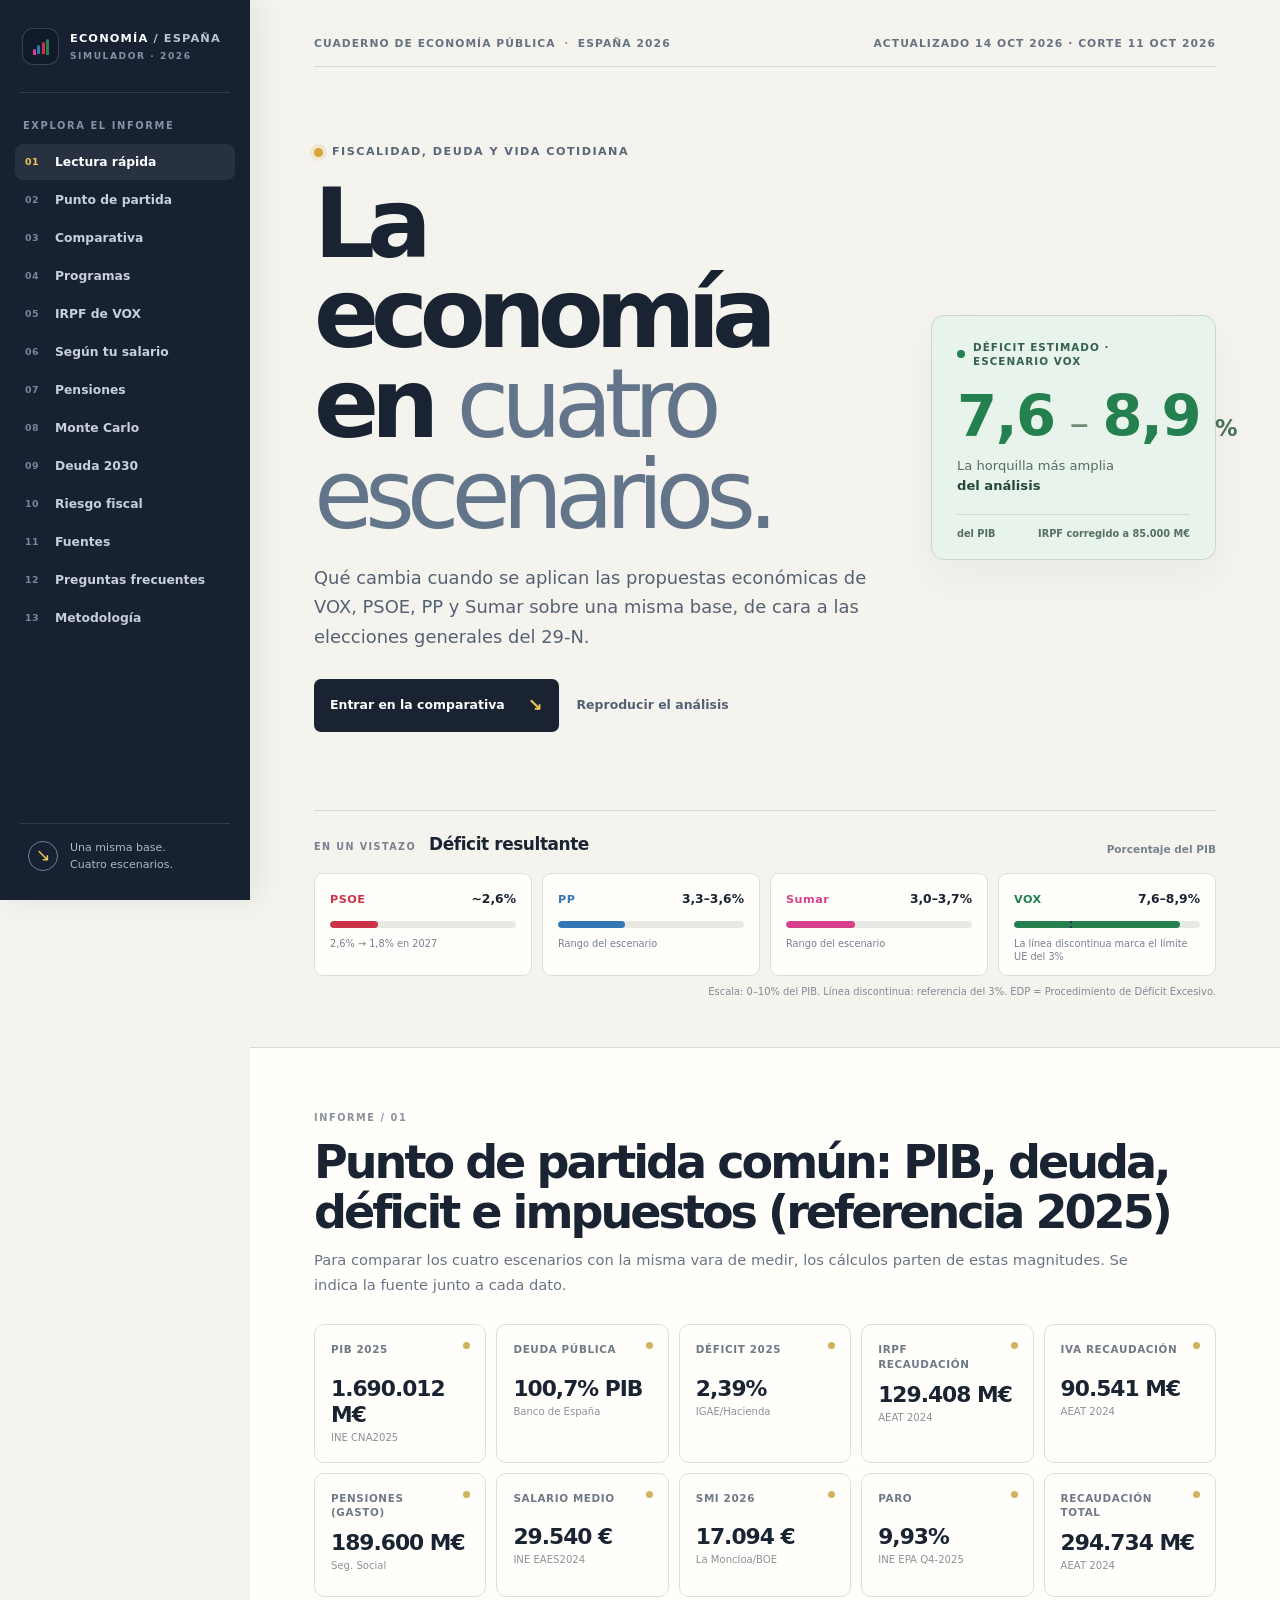
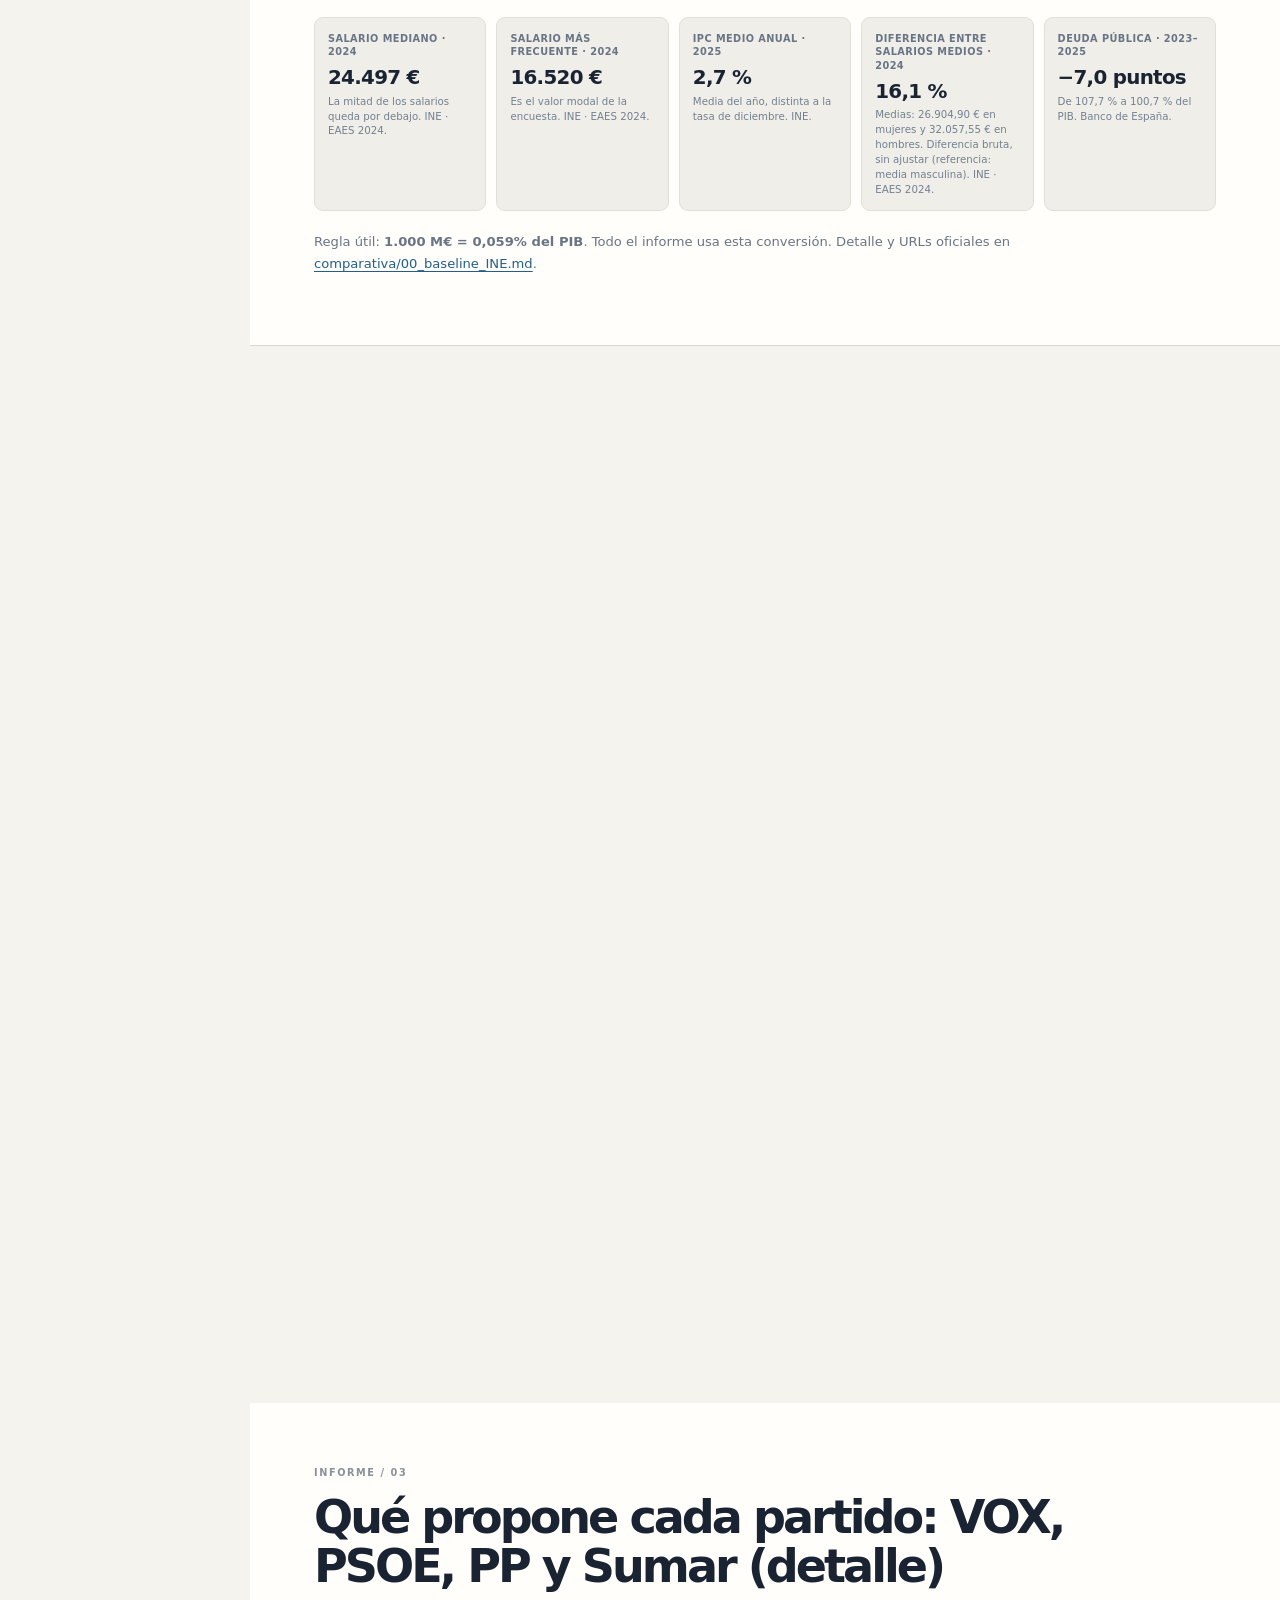
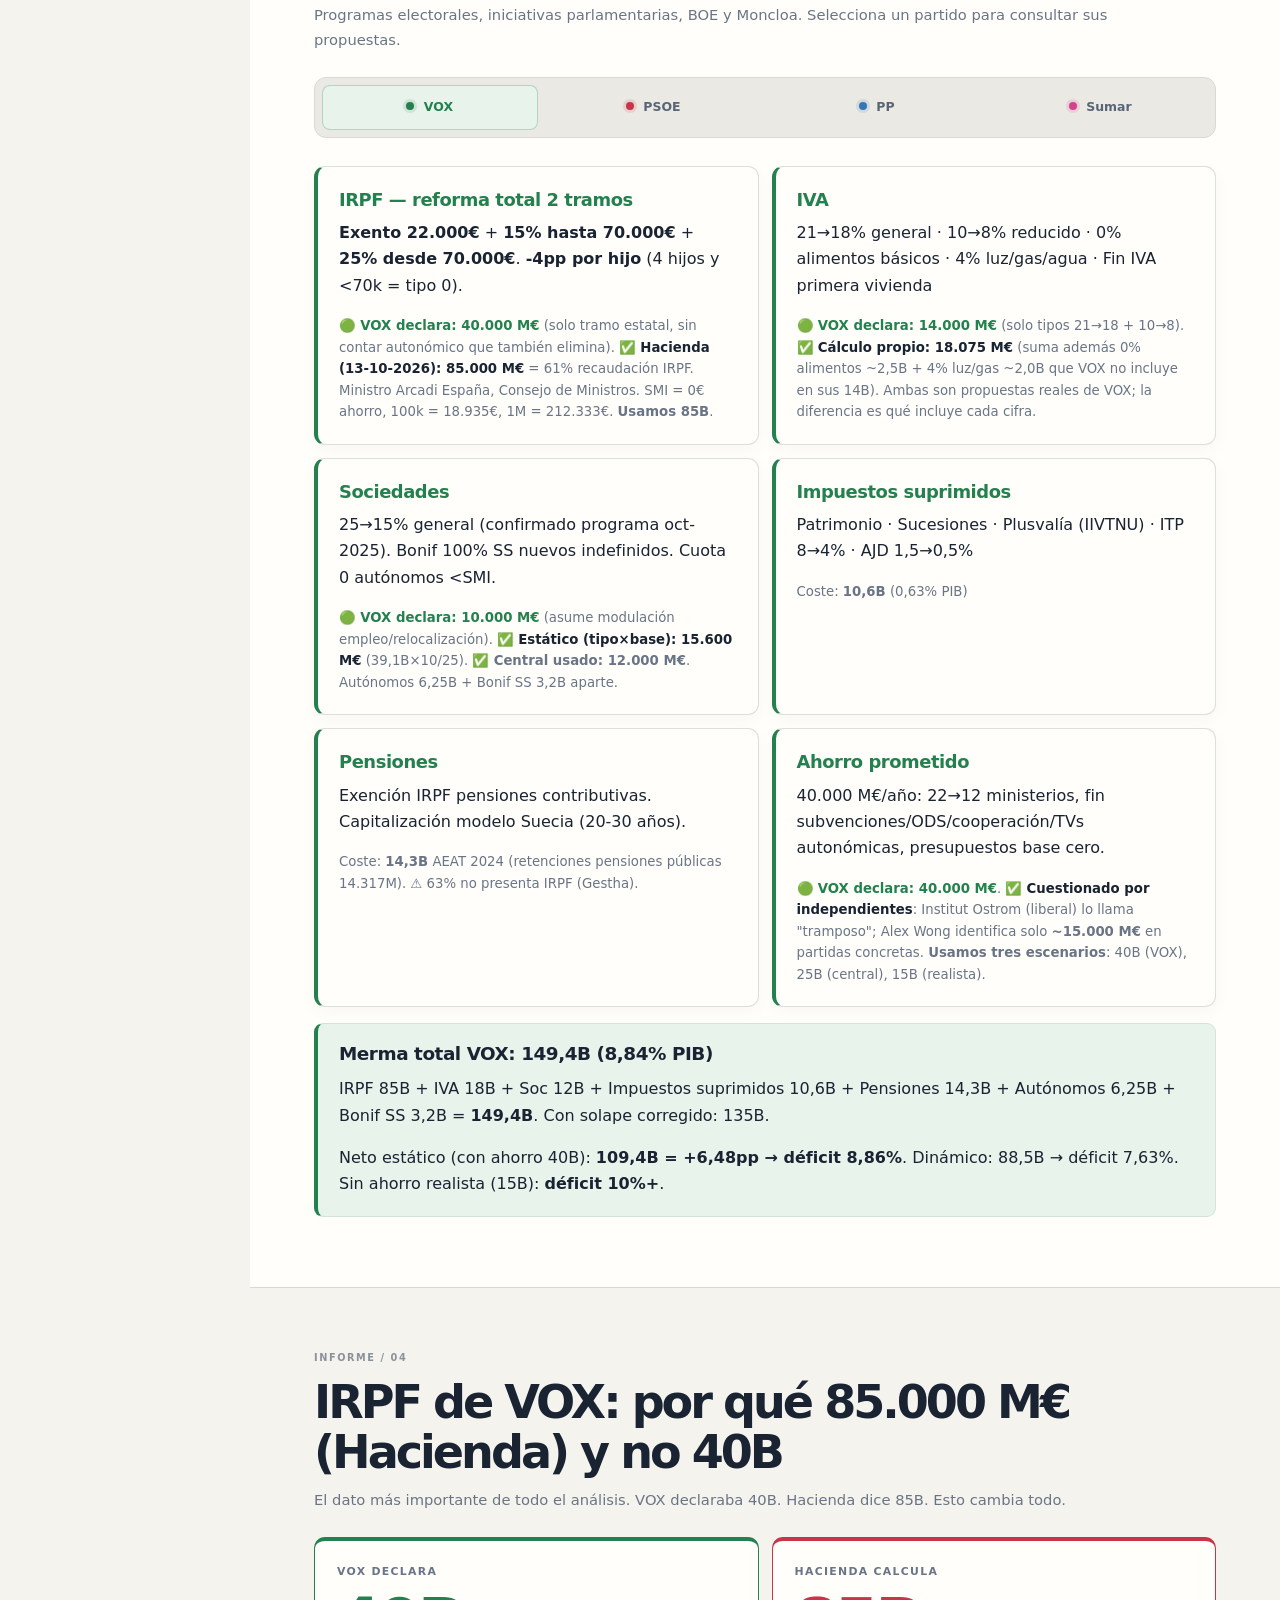
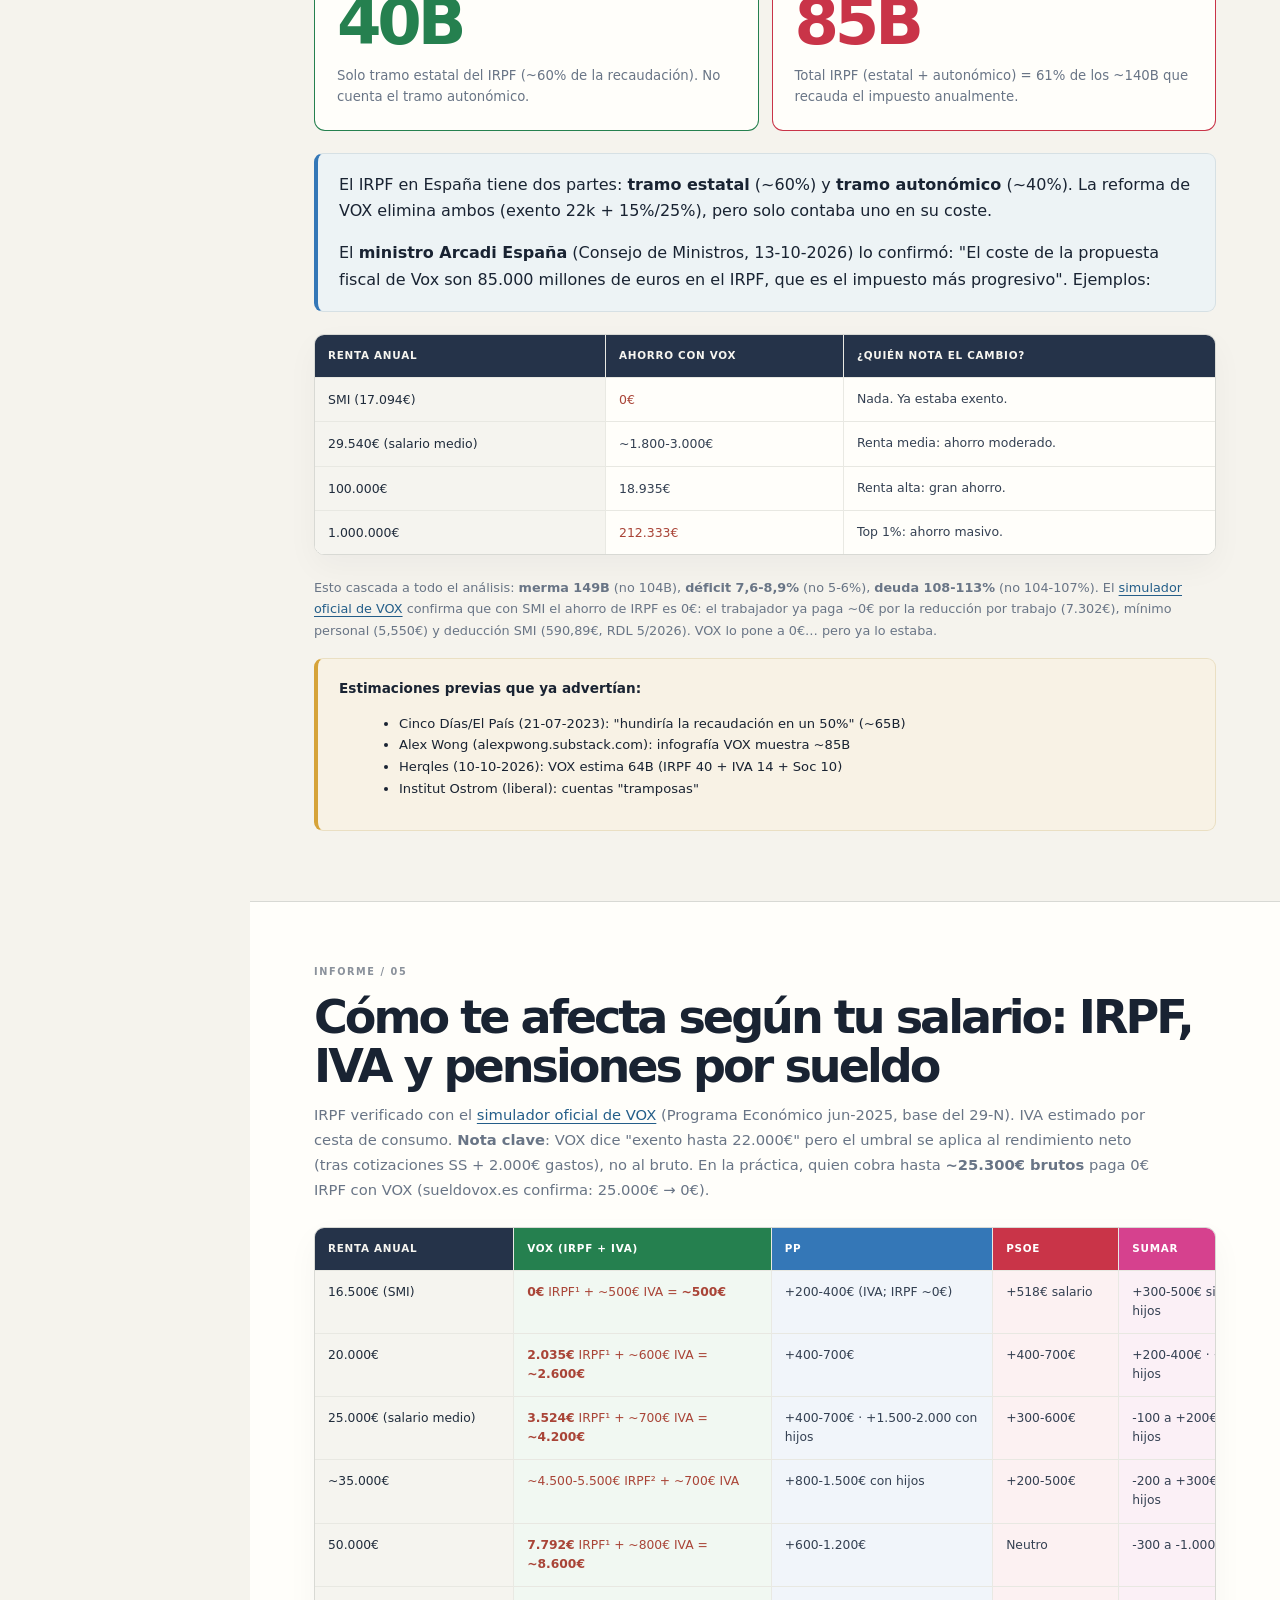
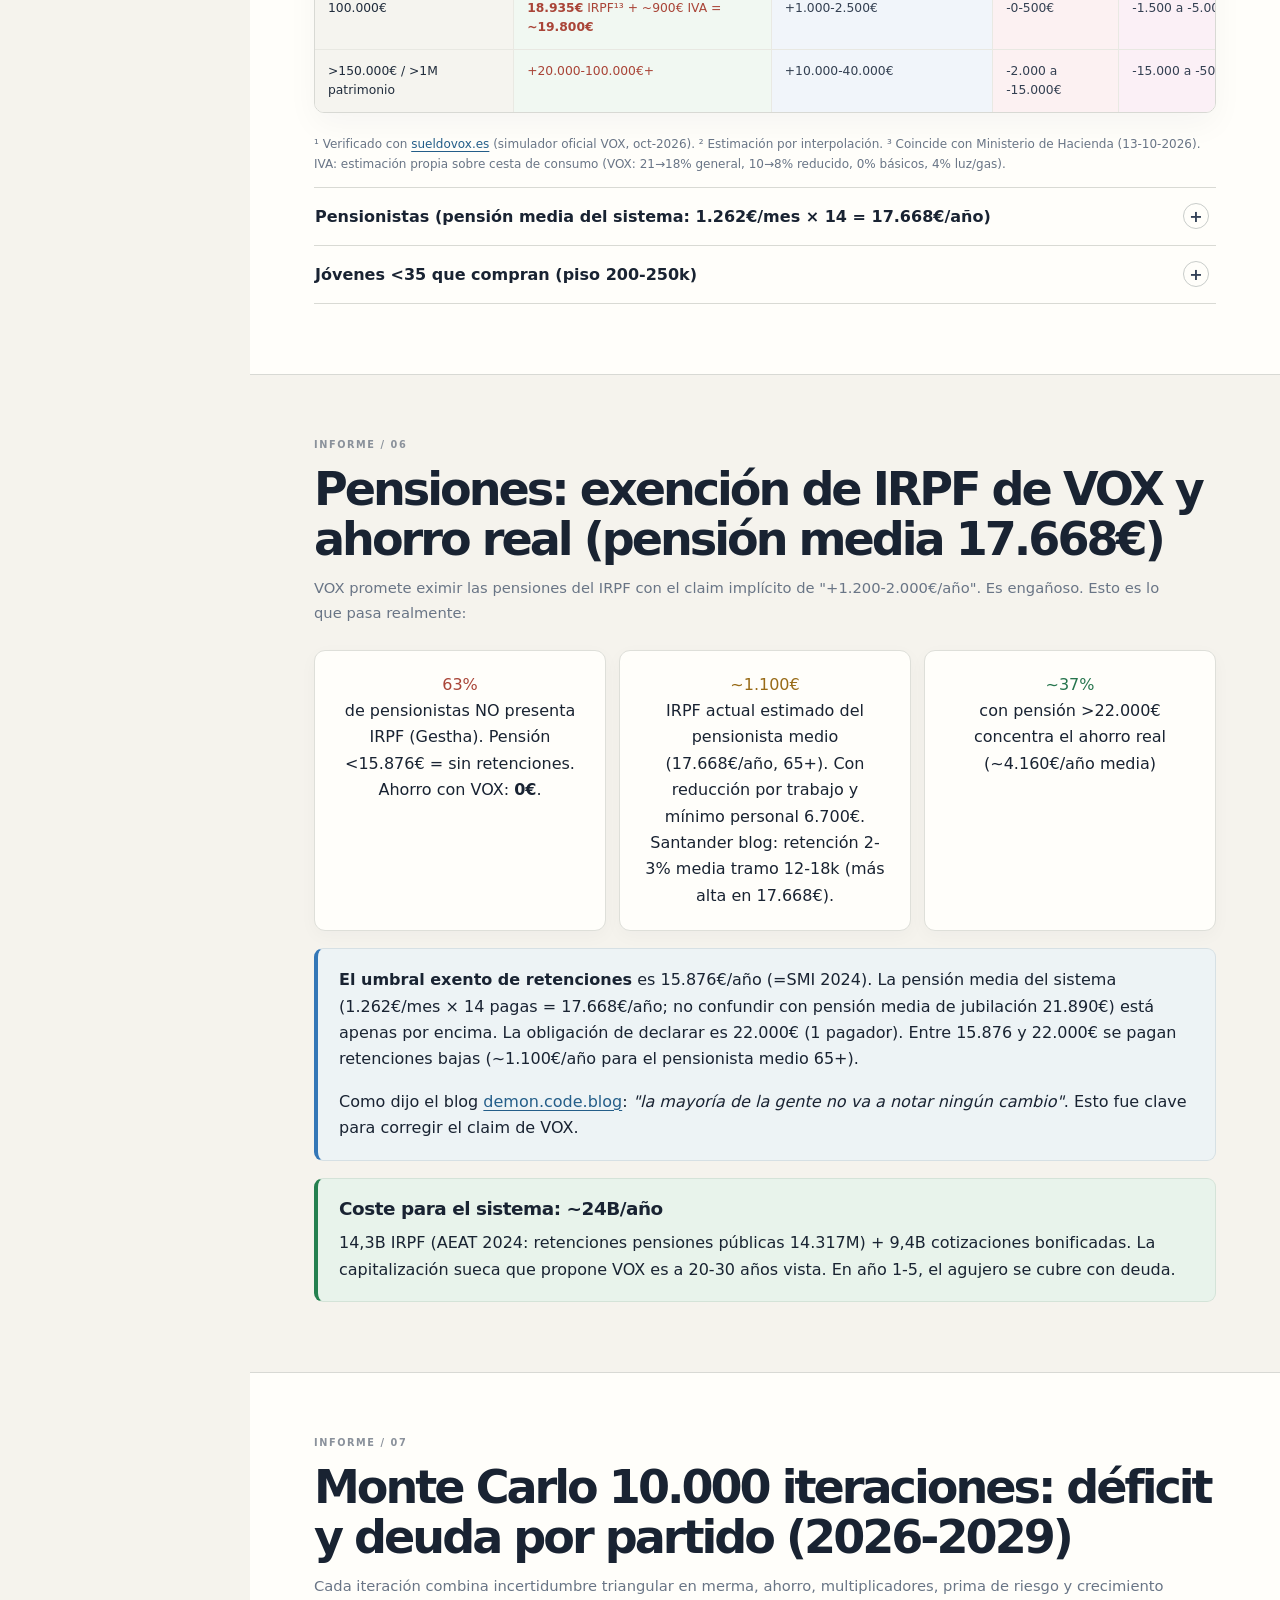
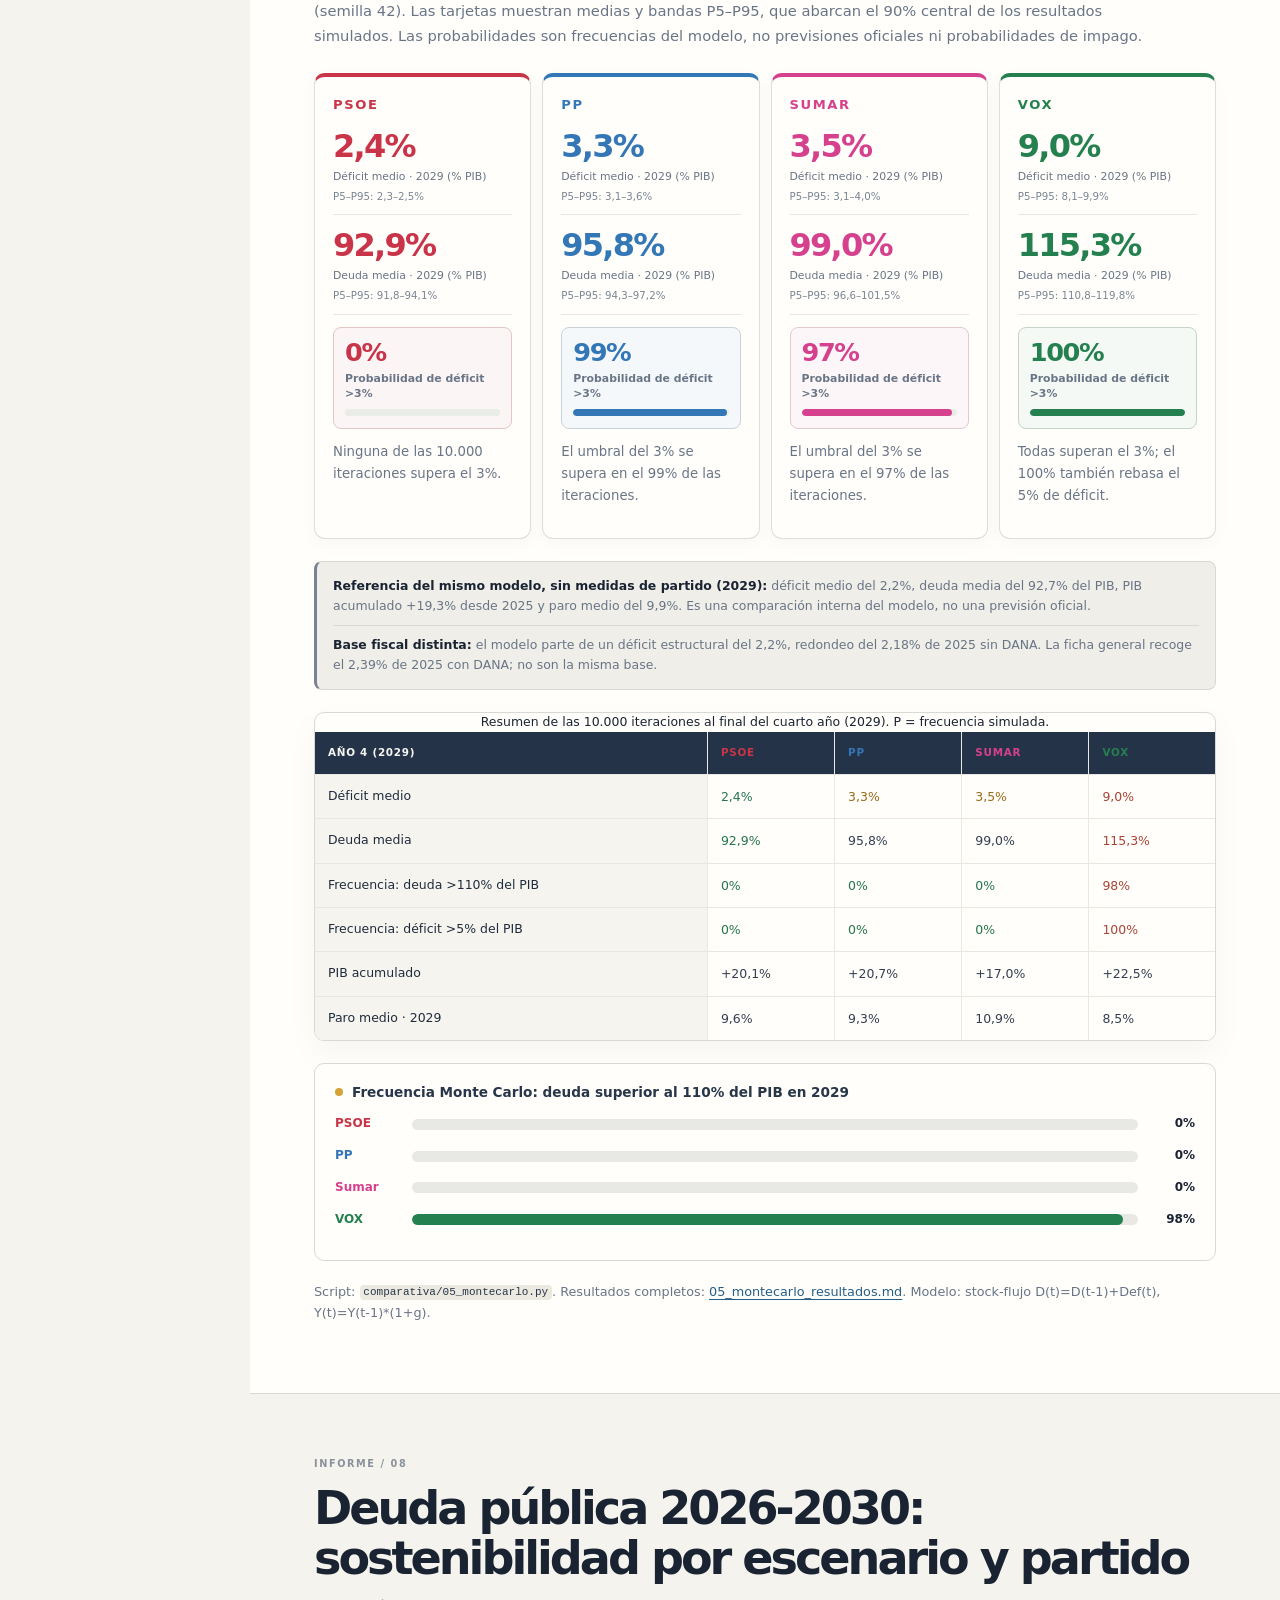
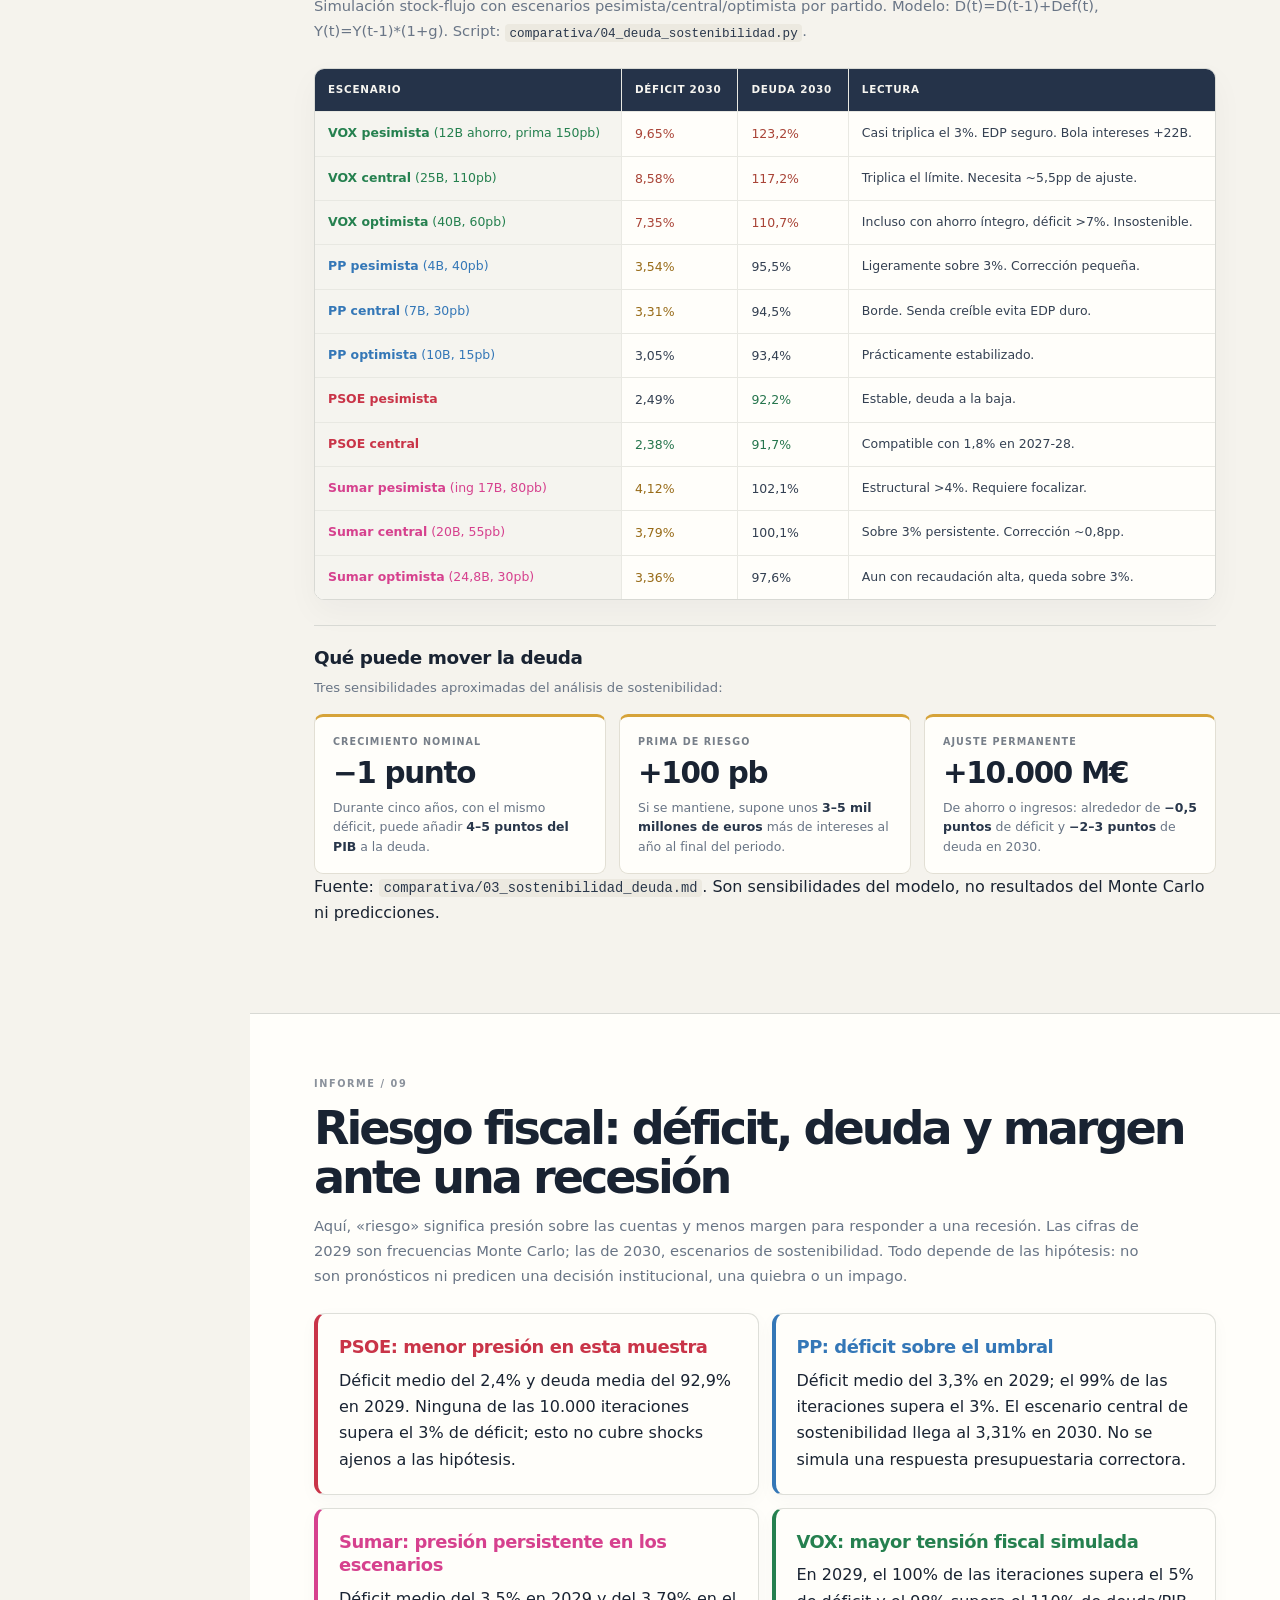
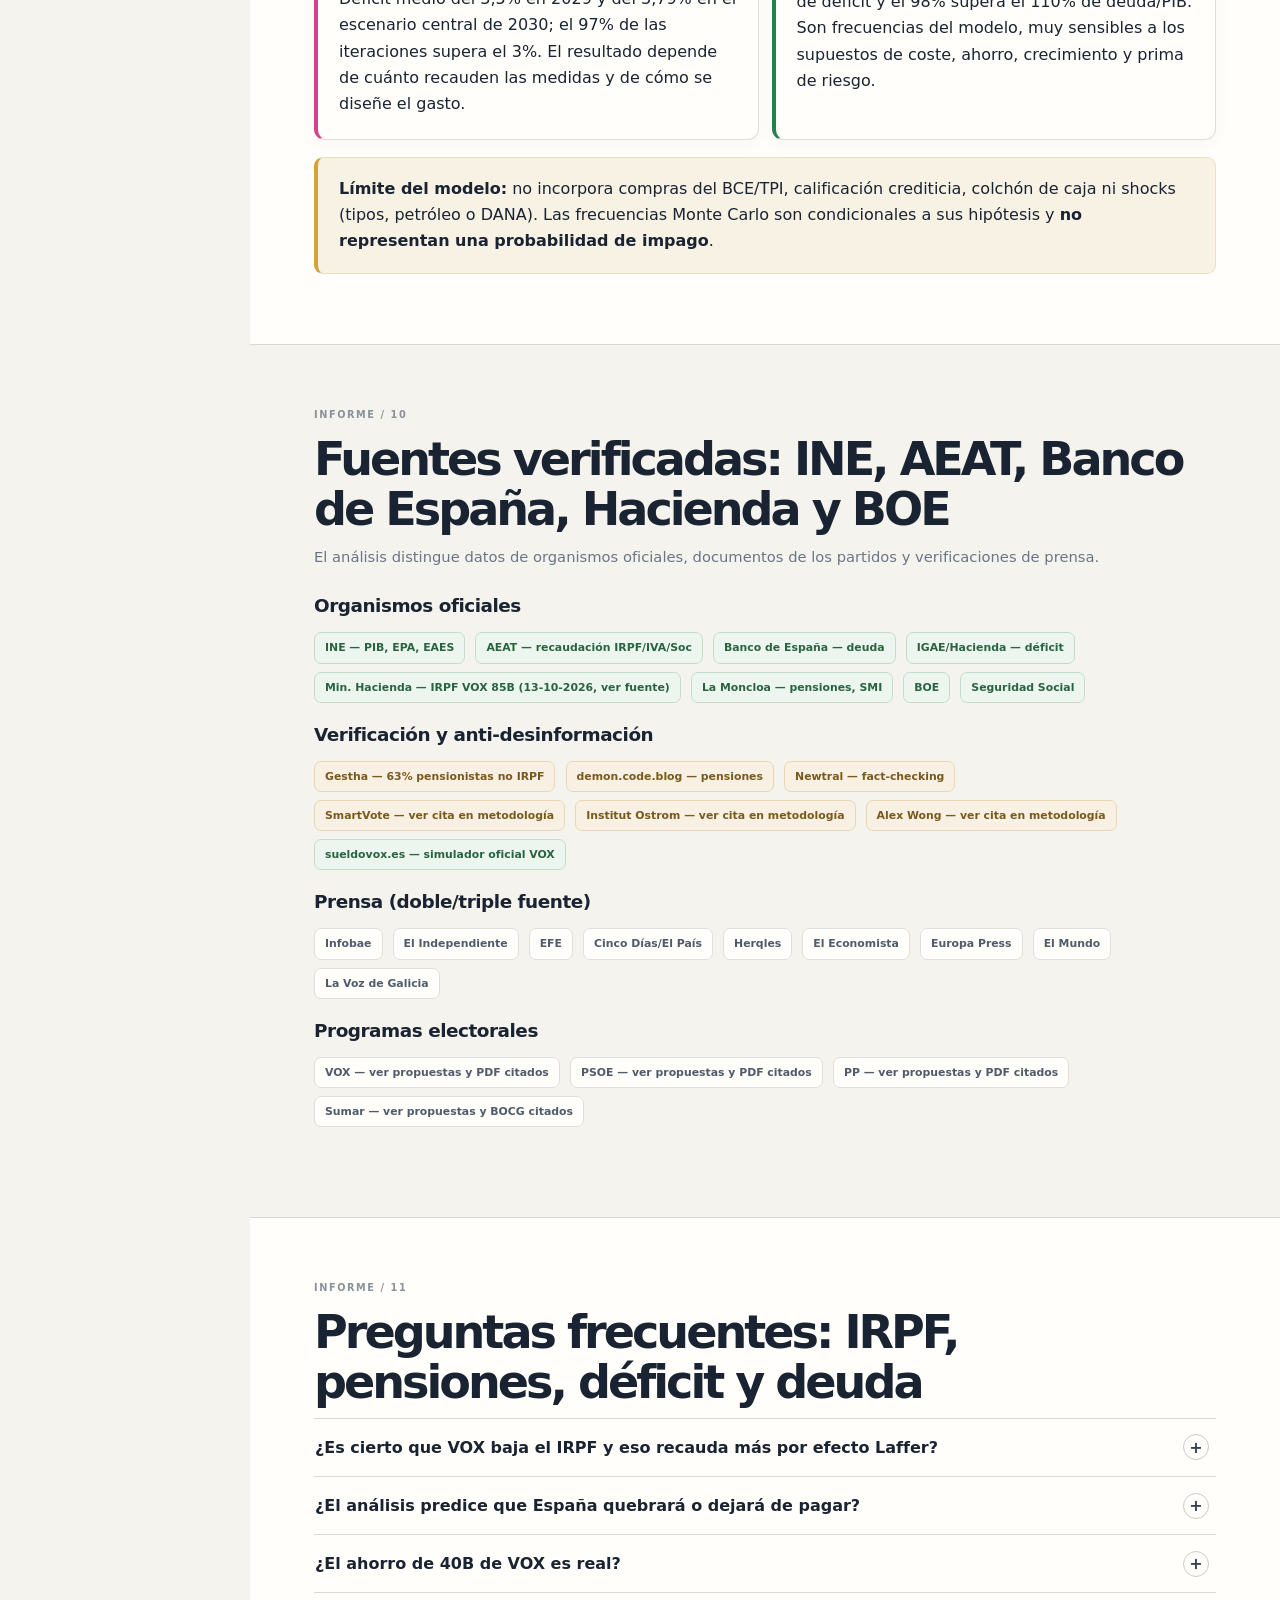
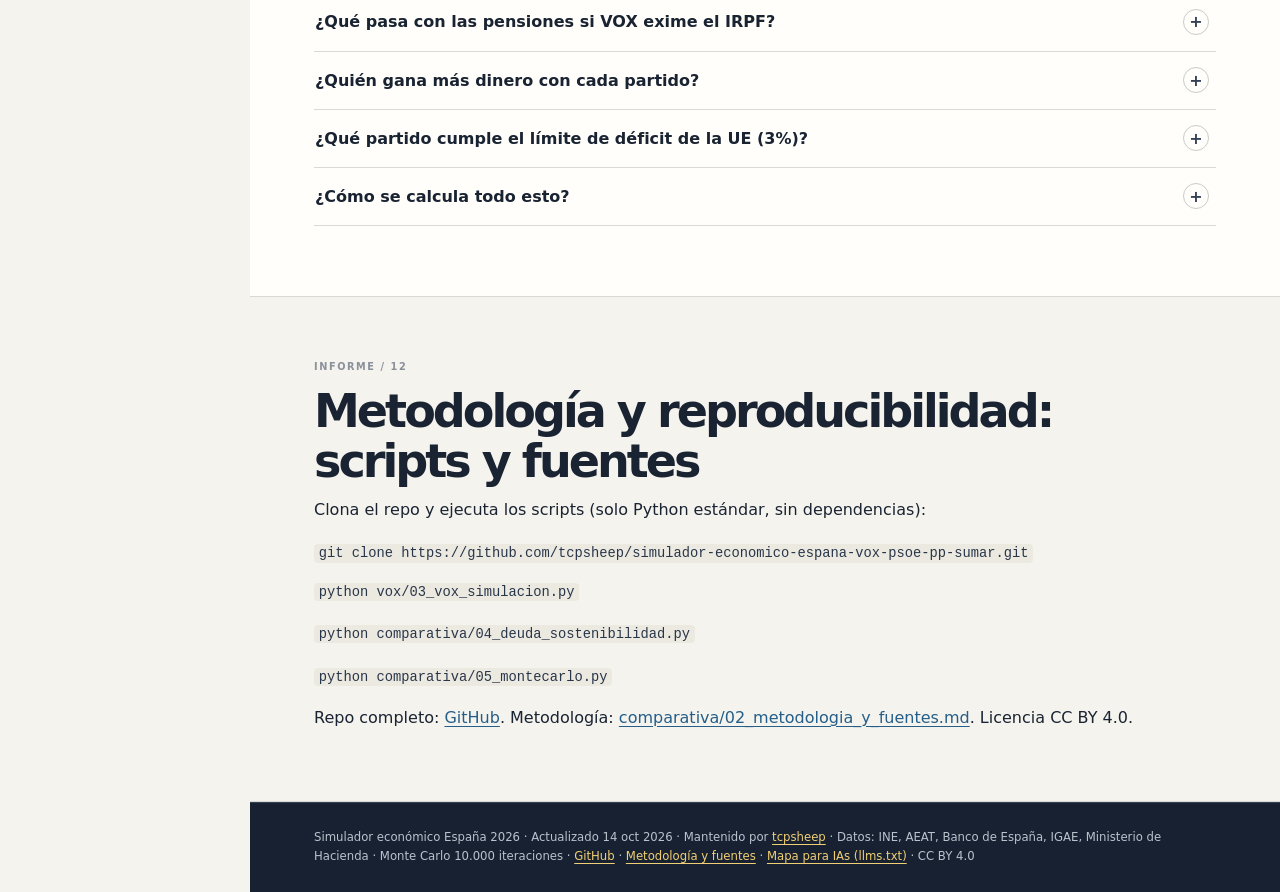
==== commit 40f449a1: "Anadir marco elecciones 29-N en descripcion, entradilla, keywords y llms sin tocar datos" ====
--- a/docs/index.html
+++ b/docs/index.html
@@ -4,8 +4,8 @@
 <meta charset="UTF-8">
 <meta name="viewport" content="width=device-width, initial-scale=1.0">
 <title>Simulador Económico España 2026: VOX, PSOE, PP, Sumar | IRPF, IVA, Pensiones, Deuda</title>
-<meta name="description" content="Qué pasaría si se aplicaran todas las propuestas económicas de VOX, PSOE, PP y Sumar. IRPF, IVA, pensiones, déficit y deuda simulados con datos del INE, AEAT, Banco de España y Hacienda. Monte Carlo 10.000 iteraciones.">
-<meta name="keywords" content="VOX, PSOE, PP, Sumar, simulador económico, IRPF, IVA, pensiones, deuda pública, déficit, elecciones 2026, reforma fiscal, España, Hacienda, AEAT, INE, Banco de España, Monte Carlo">
+<meta name="description" content="Qué pasaría si se aplicaran todas las propuestas económicas de VOX, PSOE, PP y Sumar. IRPF, IVA, pensiones, déficit y deuda simulados con datos del INE, AEAT, Banco de España y Hacienda. Monte Carlo 10.000 iteraciones. De cara a las elecciones generales del 29-N.">
+<meta name="keywords" content="VOX, PSOE, PP, Sumar, simulador económico, IRPF, IVA, pensiones, deuda pública, déficit, elecciones 2026, elecciones 29N, 29-N, reforma fiscal, España, Hacienda, AEAT, INE, Banco de España, Monte Carlo">
 <meta name="author" content="tcpsheep">
 <link rel="canonical" href="https://tcpsheep.github.io/simulador-economico-espana-vox-psoe-pp-sumar/">
 <meta name="robots" content="index, follow">
@@ -24,7 +24,7 @@
 <meta name="twitter:description" content="IRPF 85B Hacienda, déficit 7,6-8,9% VOX, Monte Carlo 10.000 iteraciones. Datos INE, AEAT, BdE.">
 <meta name="twitter:image" content="https://tcpsheep.github.io/simulador-economico-espana-vox-psoe-pp-sumar/favicon.svg">
 <script type="application/ld+json">
-{"@context":"https://schema.org","@type":"Dataset","@id":"https://tcpsheep.github.io/simulador-economico-espana-vox-psoe-pp-sumar/#dataset","name":"Simulador económico España 2026: propuestas VOX, PSOE, PP, Sumar","description":"Simulación del impacto fiscal de las propuestas económicas de VOX, PSOE, PP y Sumar sobre el IRPF, IVA, pensiones, déficit y deuda pública de España. Datos baseline: PIB 1.690.012 M€ (INE), deuda 100,7% PIB (BdE), déficit 2,39% (IGAE), recaudación AEAT 294.734 M€. Monte Carlo 10.000 iteraciones. Órdenes de magnitud (±20-30%), no previsión oficial.","url":"https://tcpsheep.github.io/simulador-economico-espana-vox-psoe-pp-sumar/","inLanguage":"es-ES","temporalCoverage":"2025/2030","spatialCoverage":{"@type":"Place","name":"España"},"datePublished":"2026-10-11","dateModified":"2026-10-14","keywords":["VOX","PSOE","PP","Sumar","IRPF","IVA","pensiones","deuda pública","déficit","simulación","Monte Carlo","España","elecciones 2026","reforma fiscal"],"creator":{"@type":"Person","name":"tcpsheep","url":"https://github.com/tcpsheep"},"license":"https://creativecommons.org/licenses/by/4.0/","isAccessibleForFree":true,"distribution":[{"@type":"DataDownload","contentUrl":"https://github.com/tcpsheep/simulador-economico-espana-vox-psoe-pp-sumar"}]}
+{"@context":"https://schema.org","@type":"Dataset","@id":"https://tcpsheep.github.io/simulador-economico-espana-vox-psoe-pp-sumar/#dataset","name":"Simulador económico España 2026: propuestas VOX, PSOE, PP, Sumar","description":"Simulación del impacto fiscal de las propuestas económicas de VOX, PSOE, PP y Sumar sobre el IRPF, IVA, pensiones, déficit y deuda pública de España. Datos baseline: PIB 1.690.012 M€ (INE), deuda 100,7% PIB (BdE), déficit 2,39% (IGAE), recaudación AEAT 294.734 M€. Monte Carlo 10.000 iteraciones. Órdenes de magnitud (±20-30%), no previsión oficial.","url":"https://tcpsheep.github.io/simulador-economico-espana-vox-psoe-pp-sumar/","inLanguage":"es-ES","temporalCoverage":"2025/2030","spatialCoverage":{"@type":"Place","name":"España"},"datePublished":"2026-10-11","dateModified":"2026-10-14","keywords":["VOX","PSOE","PP","Sumar","IRPF","IVA","pensiones","deuda pública","déficit","simulación","Monte Carlo","España","elecciones 2026","elecciones 29N","29-N","reforma fiscal"],"creator":{"@type":"Person","name":"tcpsheep","url":"https://github.com/tcpsheep"},"license":"https://creativecommons.org/licenses/by/4.0/","isAccessibleForFree":true,"distribution":[{"@type":"DataDownload","contentUrl":"https://github.com/tcpsheep/simulador-economico-espana-vox-psoe-pp-sumar"}]}
 </script>
 <script type="application/ld+json">
 {"@context":"https://schema.org","@type":"FAQPage","mainEntity":[
@@ -61,8 +61,8 @@
 <div class="hero-layout">
 <div class="hero-copy">
 <p class="hero-kicker"><span class="hero-kicker-mark" aria-hidden="true"></span> Fiscalidad, deuda y vida cotidiana</p>
-<h1 id="hero-title">La economía<br>en <em>cuatro escenarios.</em><span style="position:absolute;width:1px;height:1px;margin:-1px;padding:0;overflow:hidden;clip:rect(0,0,0,0);white-space:nowrap;border:0;"> Simulador económico España 2026: propuestas de VOX, PSOE, PP y Sumar sobre IRPF, pensiones, déficit y deuda</span></h1>
-<p class="hero-dek">Qué cambia cuando se aplican las propuestas económicas de VOX, PSOE, PP y Sumar sobre una misma base.</p>
+<h1 id="hero-title">La economía<br>en <em>cuatro escenarios.</em><span style="position:absolute;width:1px;height:1px;margin:-1px;padding:0;overflow:hidden;clip:rect(0,0,0,0);white-space:nowrap;border:0;"> Simulador económico España 2026 de cara a las elecciones del 29-N: propuestas de VOX, PSOE, PP y Sumar sobre IRPF, pensiones, déficit y deuda</span></h1>
+<p class="hero-dek">Qué cambia cuando se aplican las propuestas económicas de VOX, PSOE, PP y Sumar sobre una misma base, de cara a las elecciones generales del 29-N.</p>
 <div class="hero-actions"><a class="action-primary" href="#comparativa">Entrar en la comparativa <span aria-hidden="true">↘</span></a><a class="action-secondary" href="#metodo">Reproducir el análisis</a></div>
 </div>
 <div class="hero-feature" role="group" aria-label="Déficit estimado del escenario VOX: entre 7,6 y 8,9 por ciento del PIB">
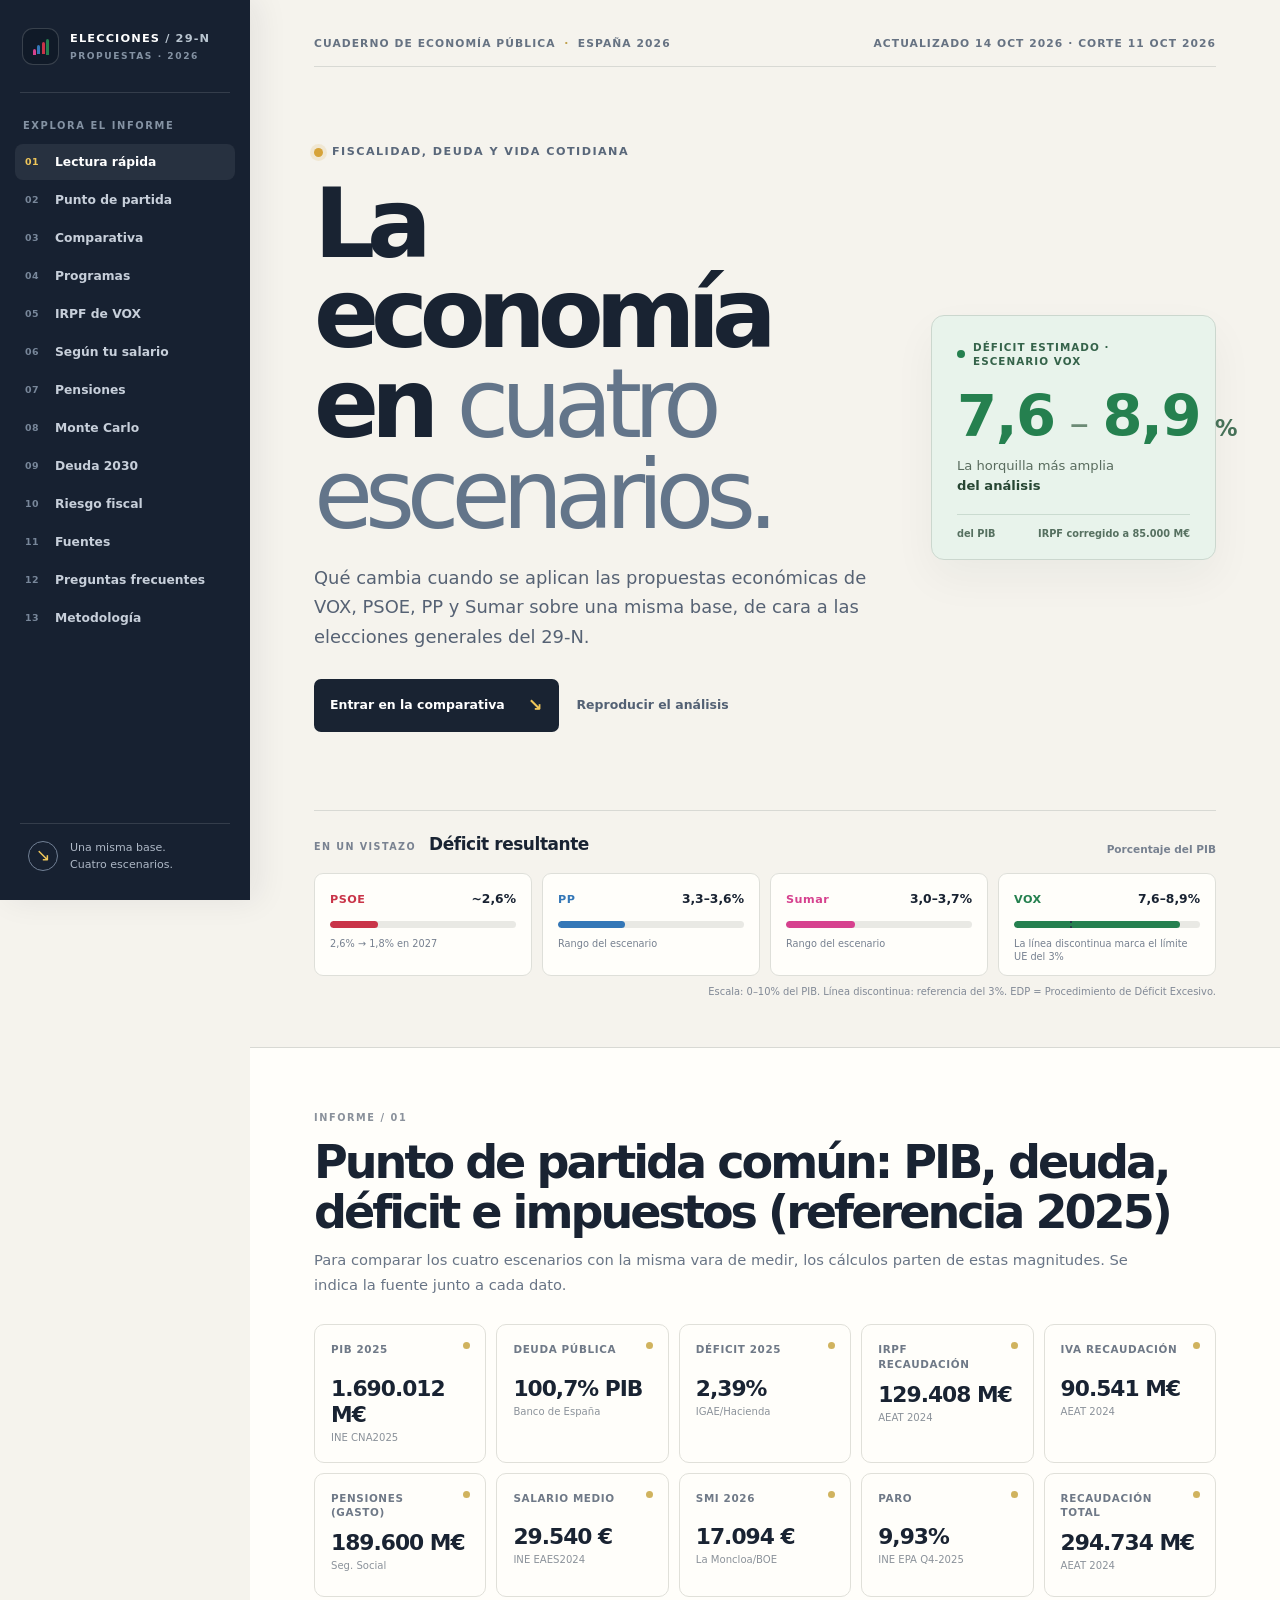
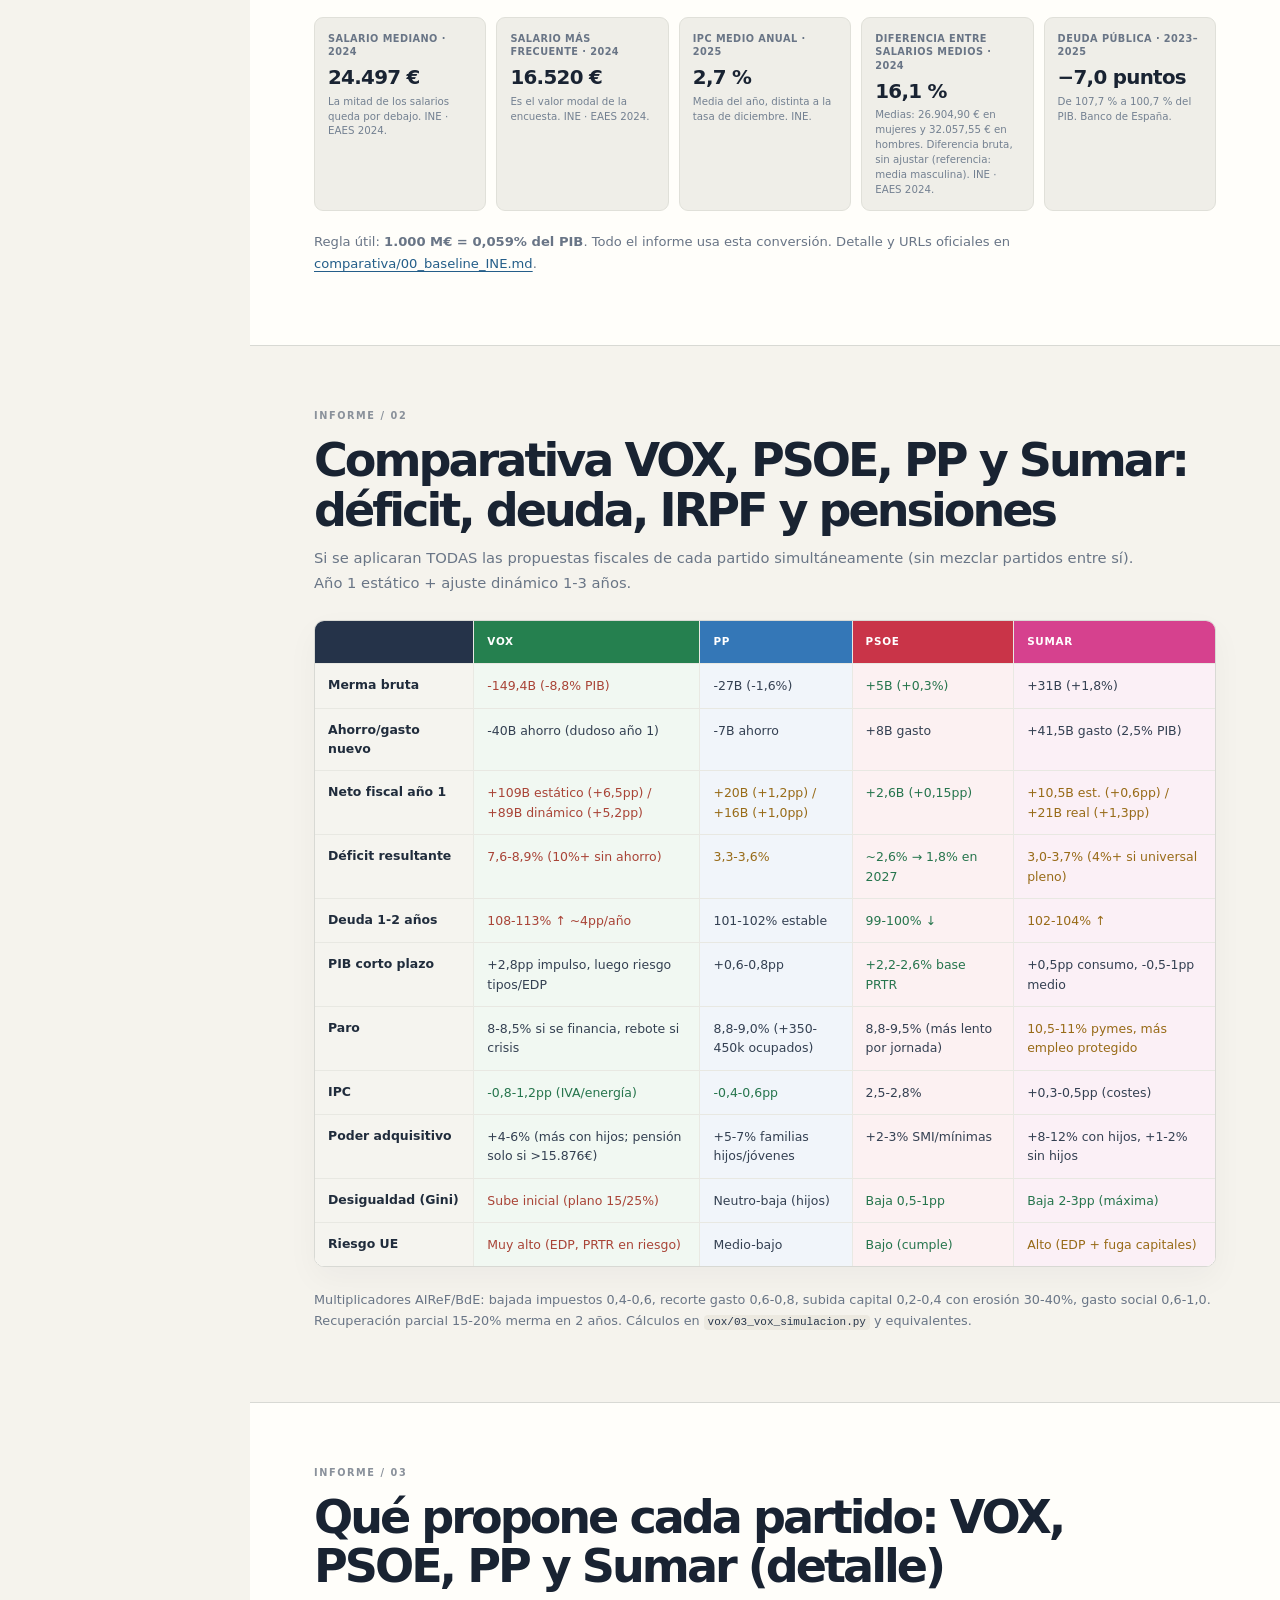
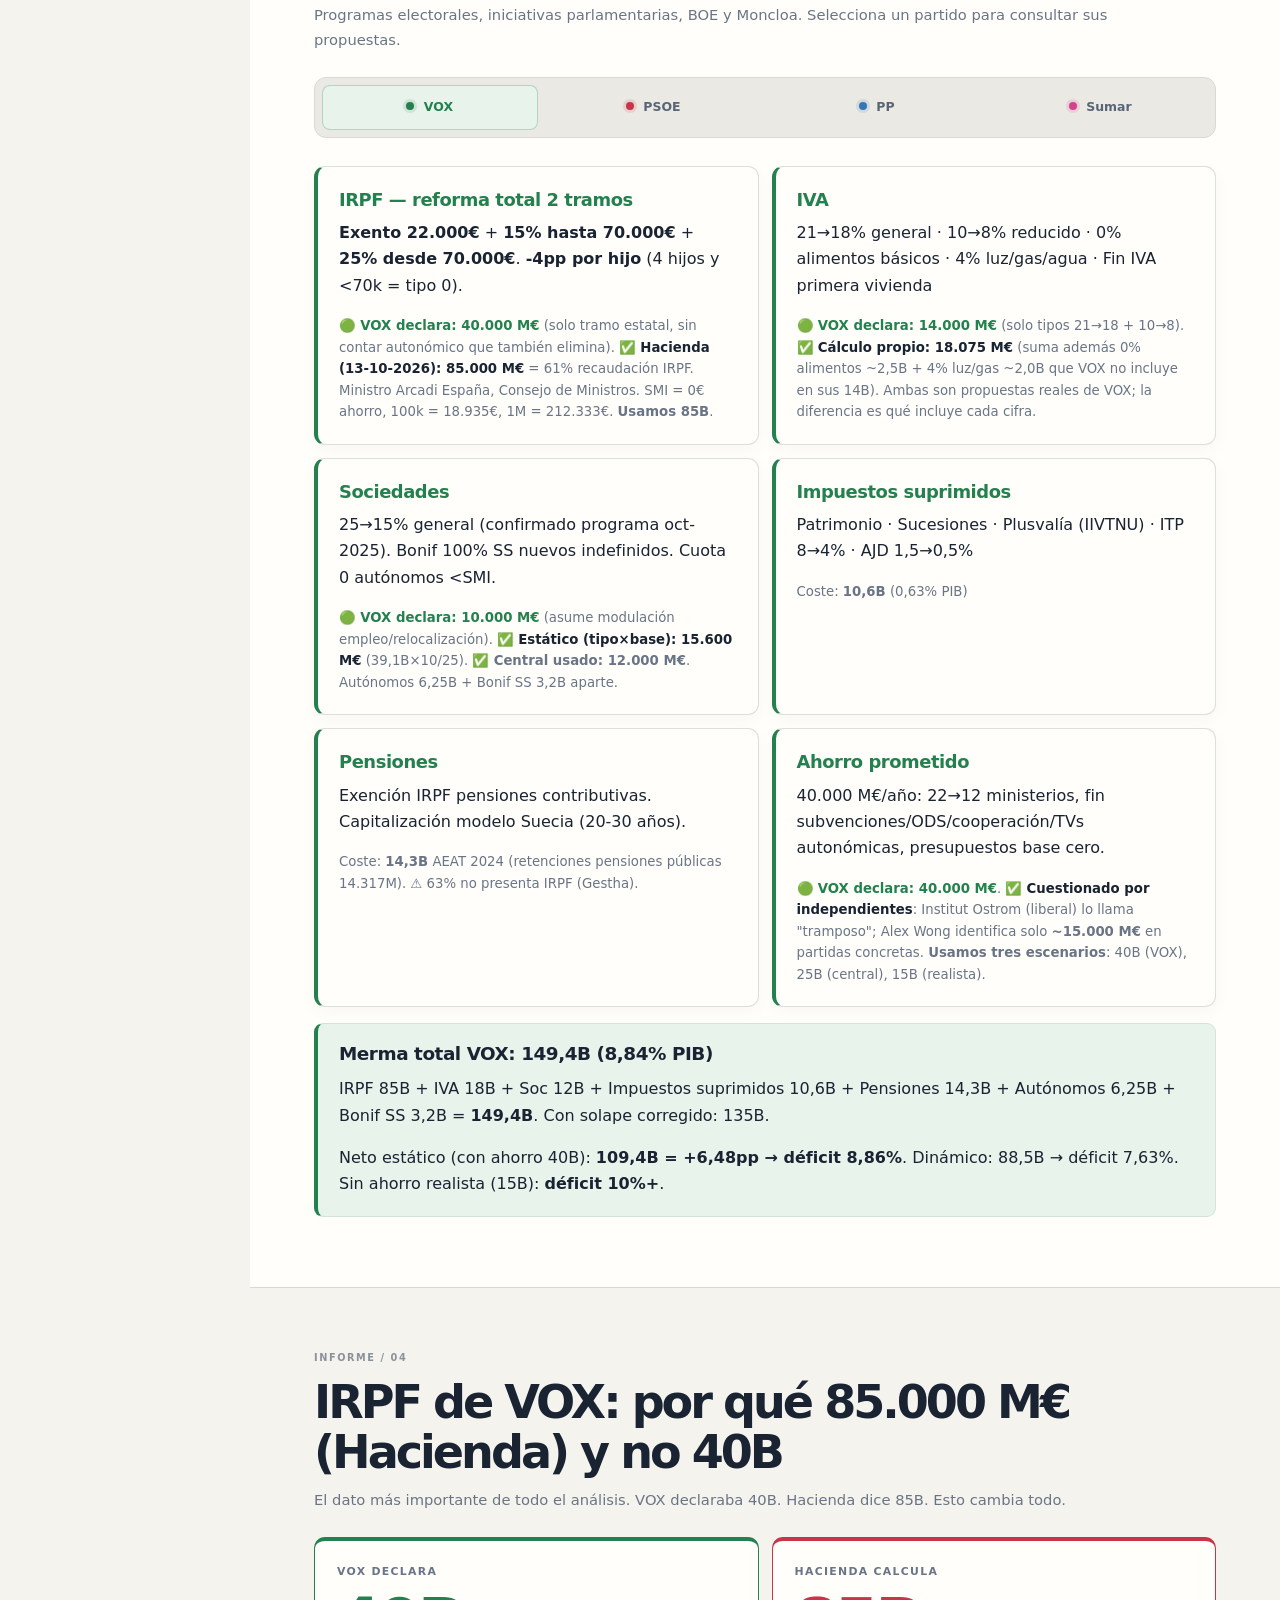
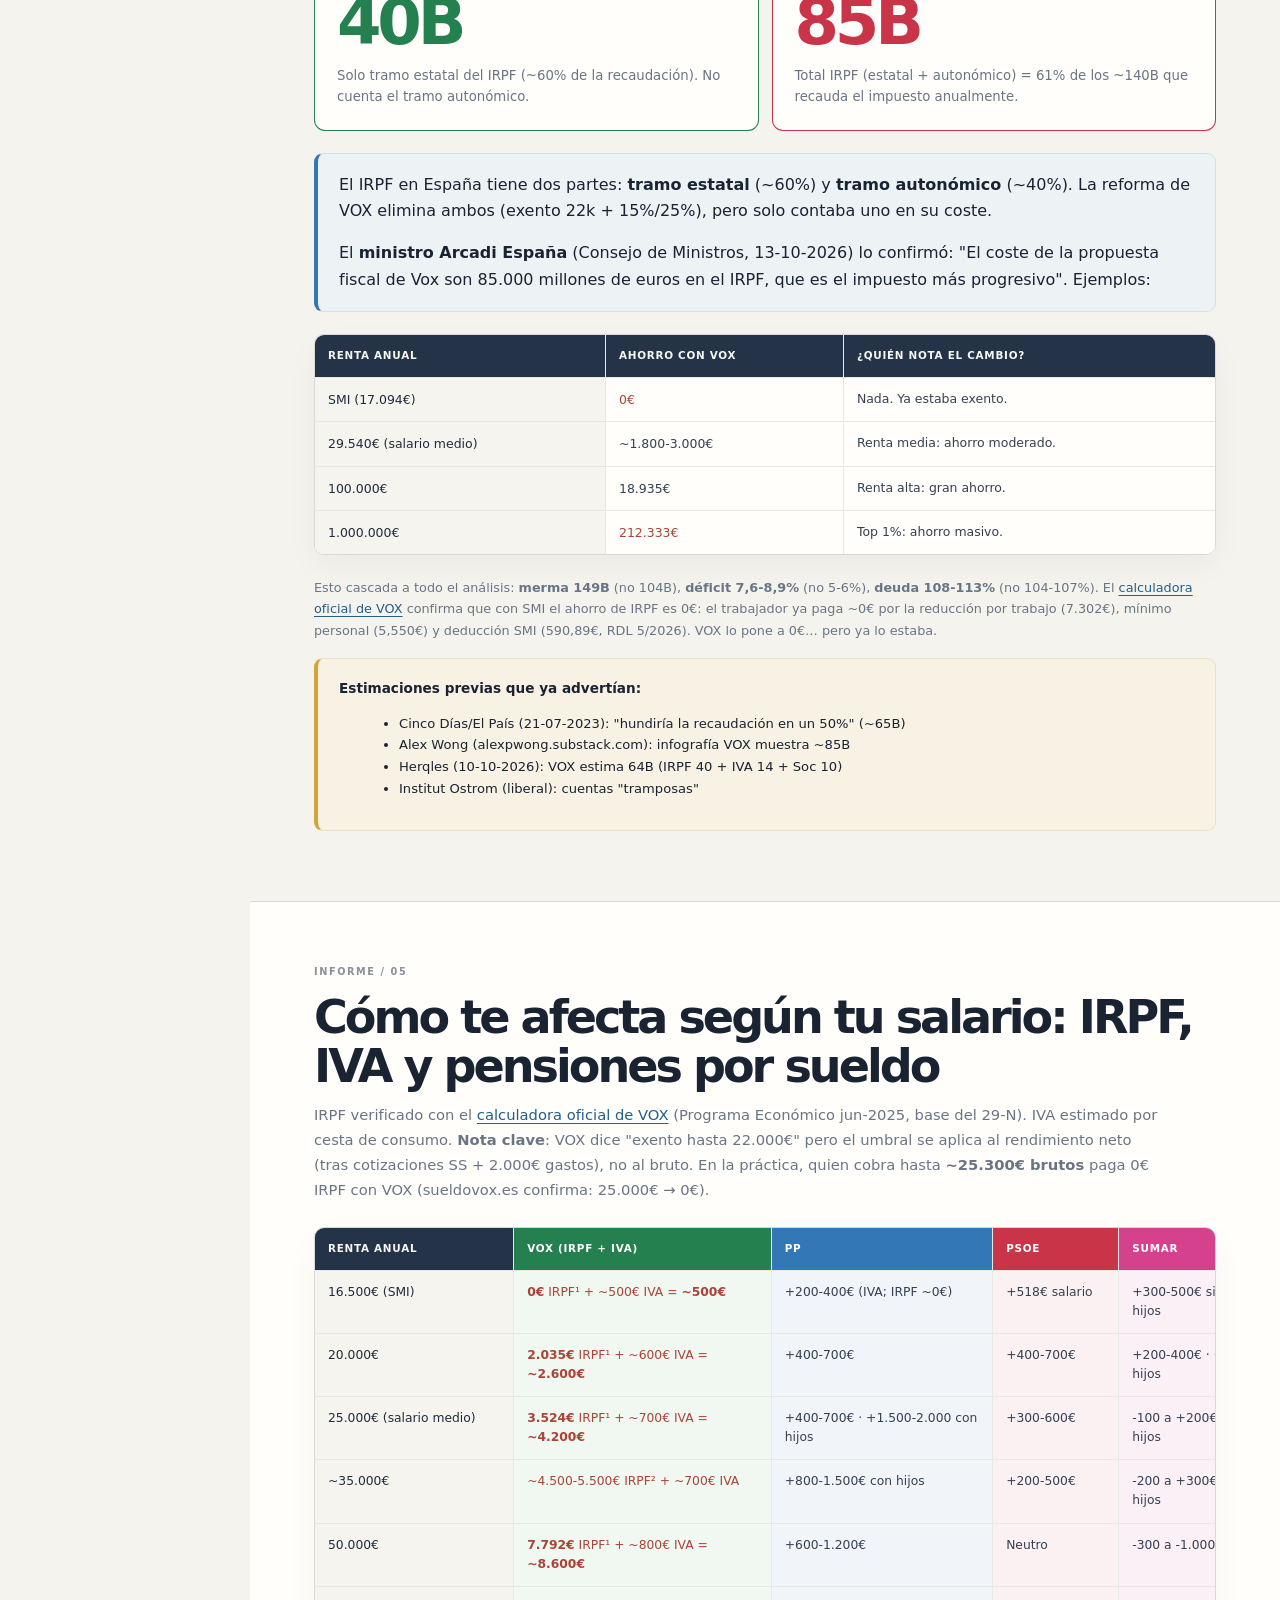
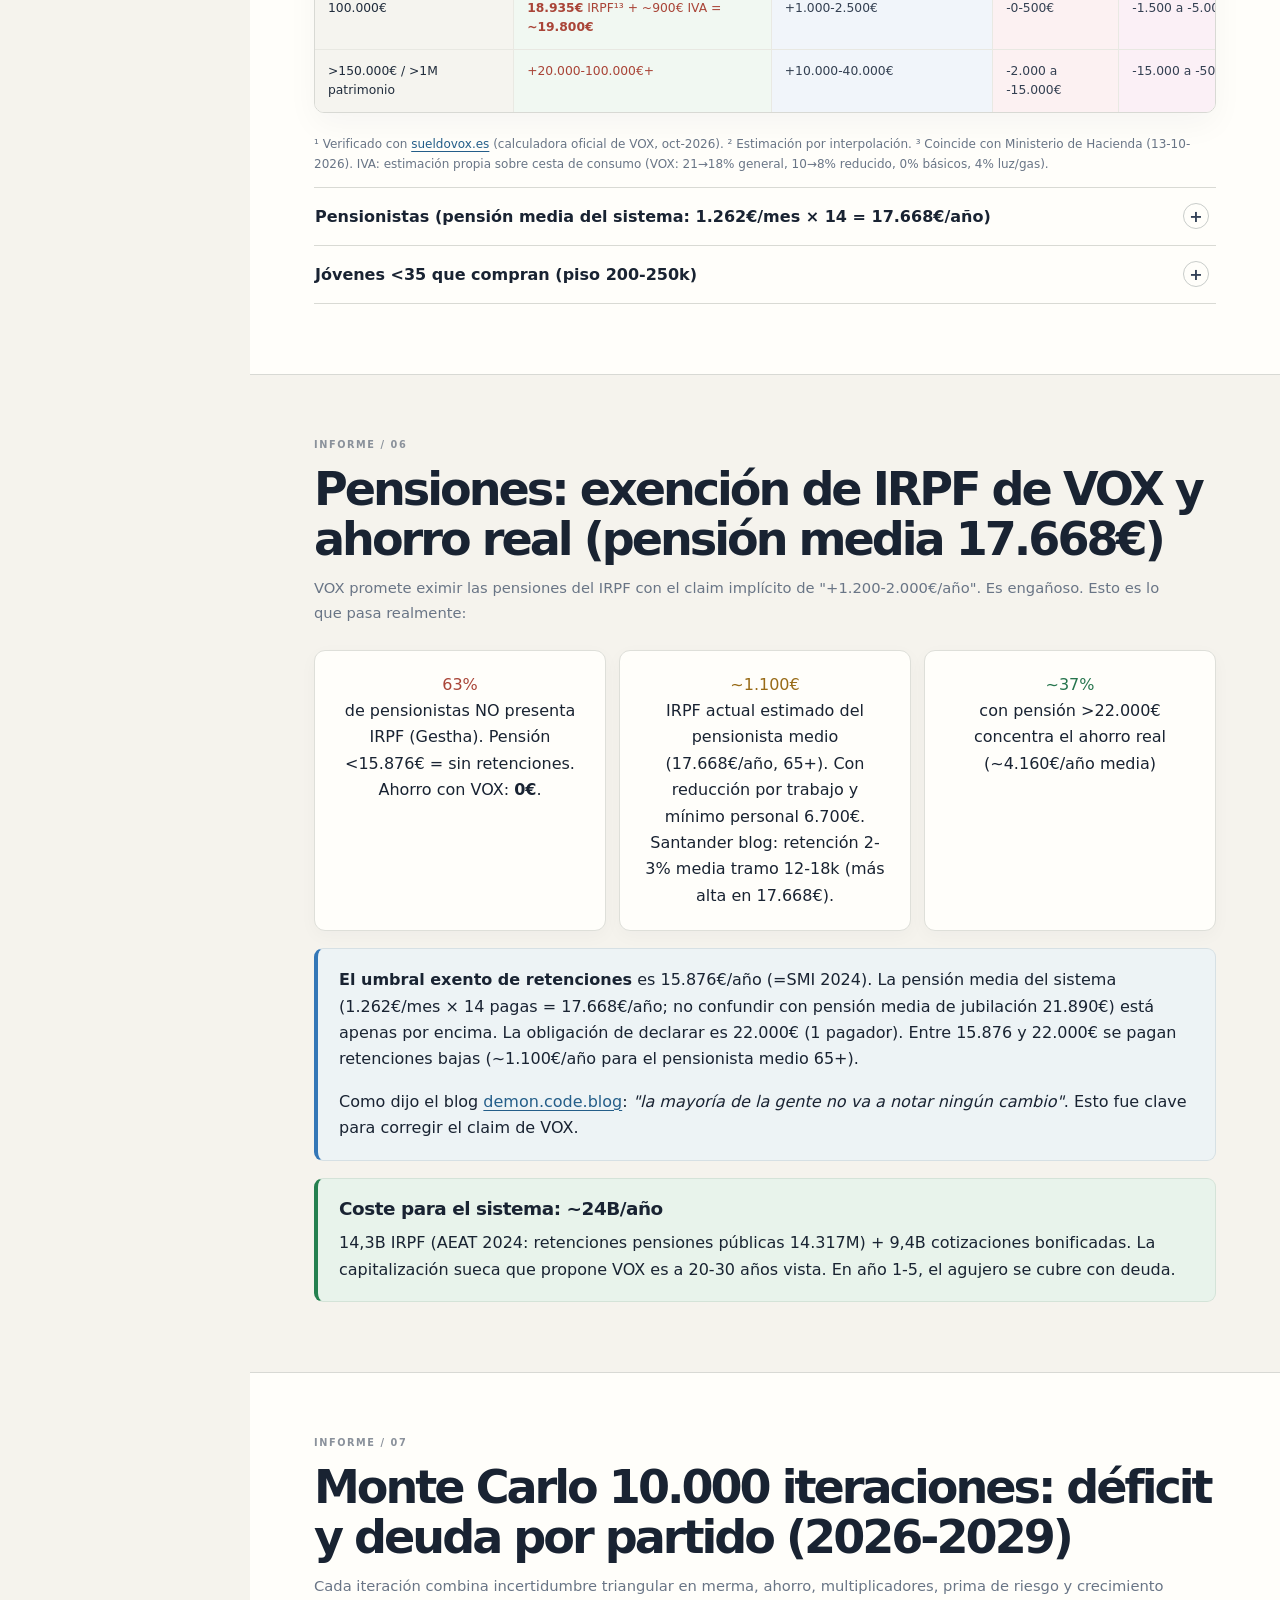
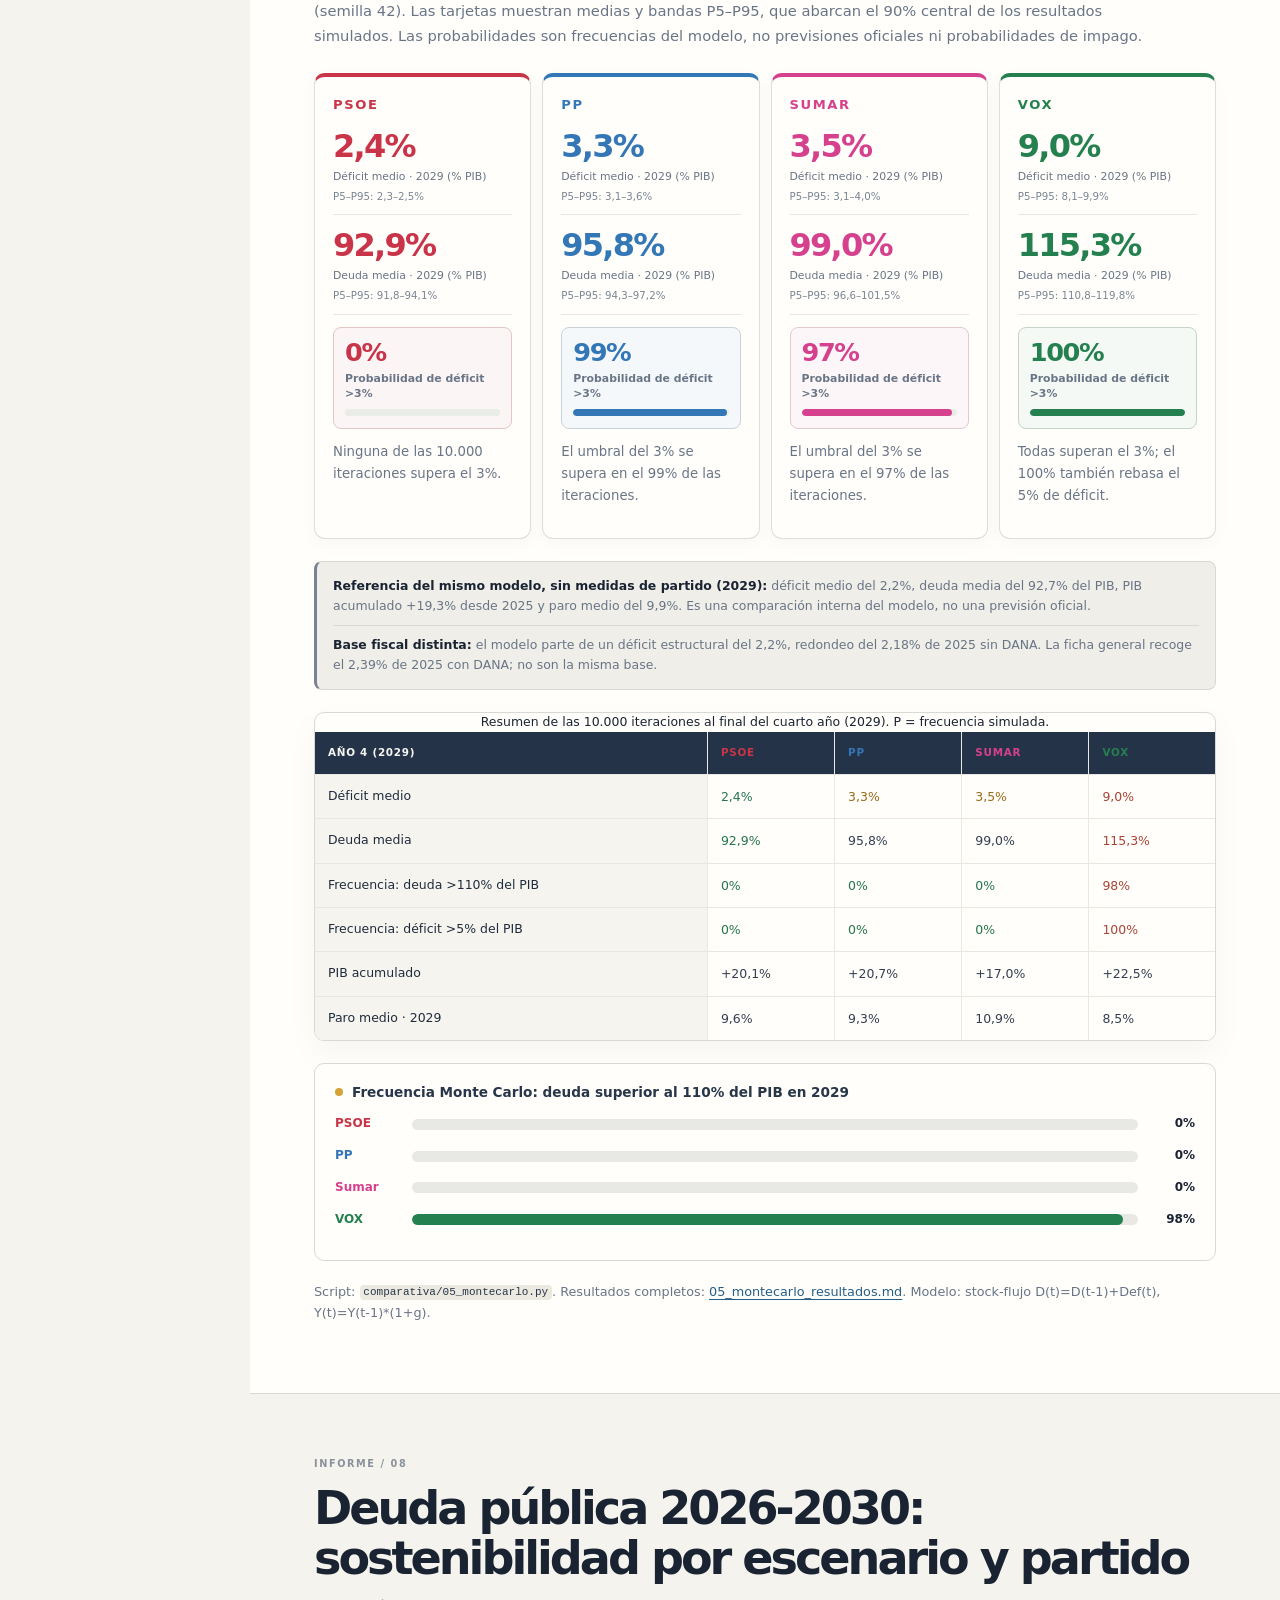
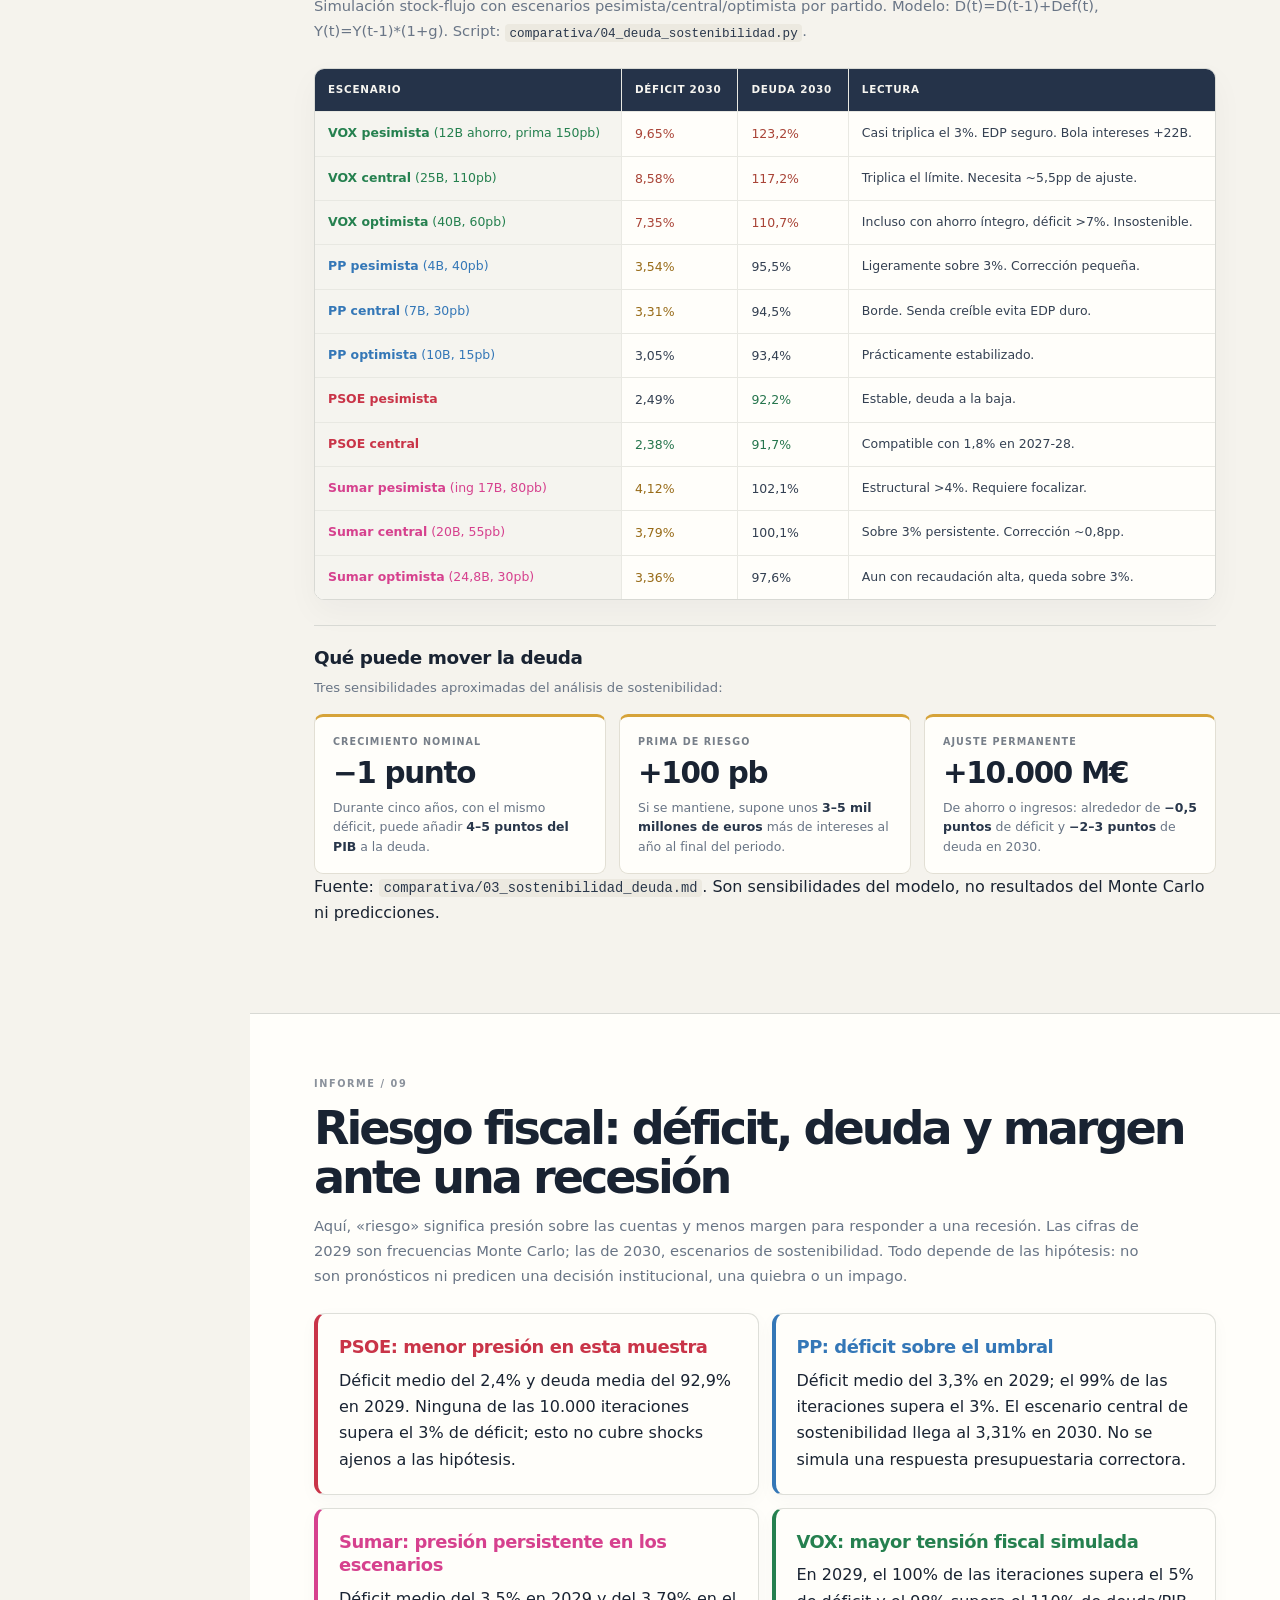
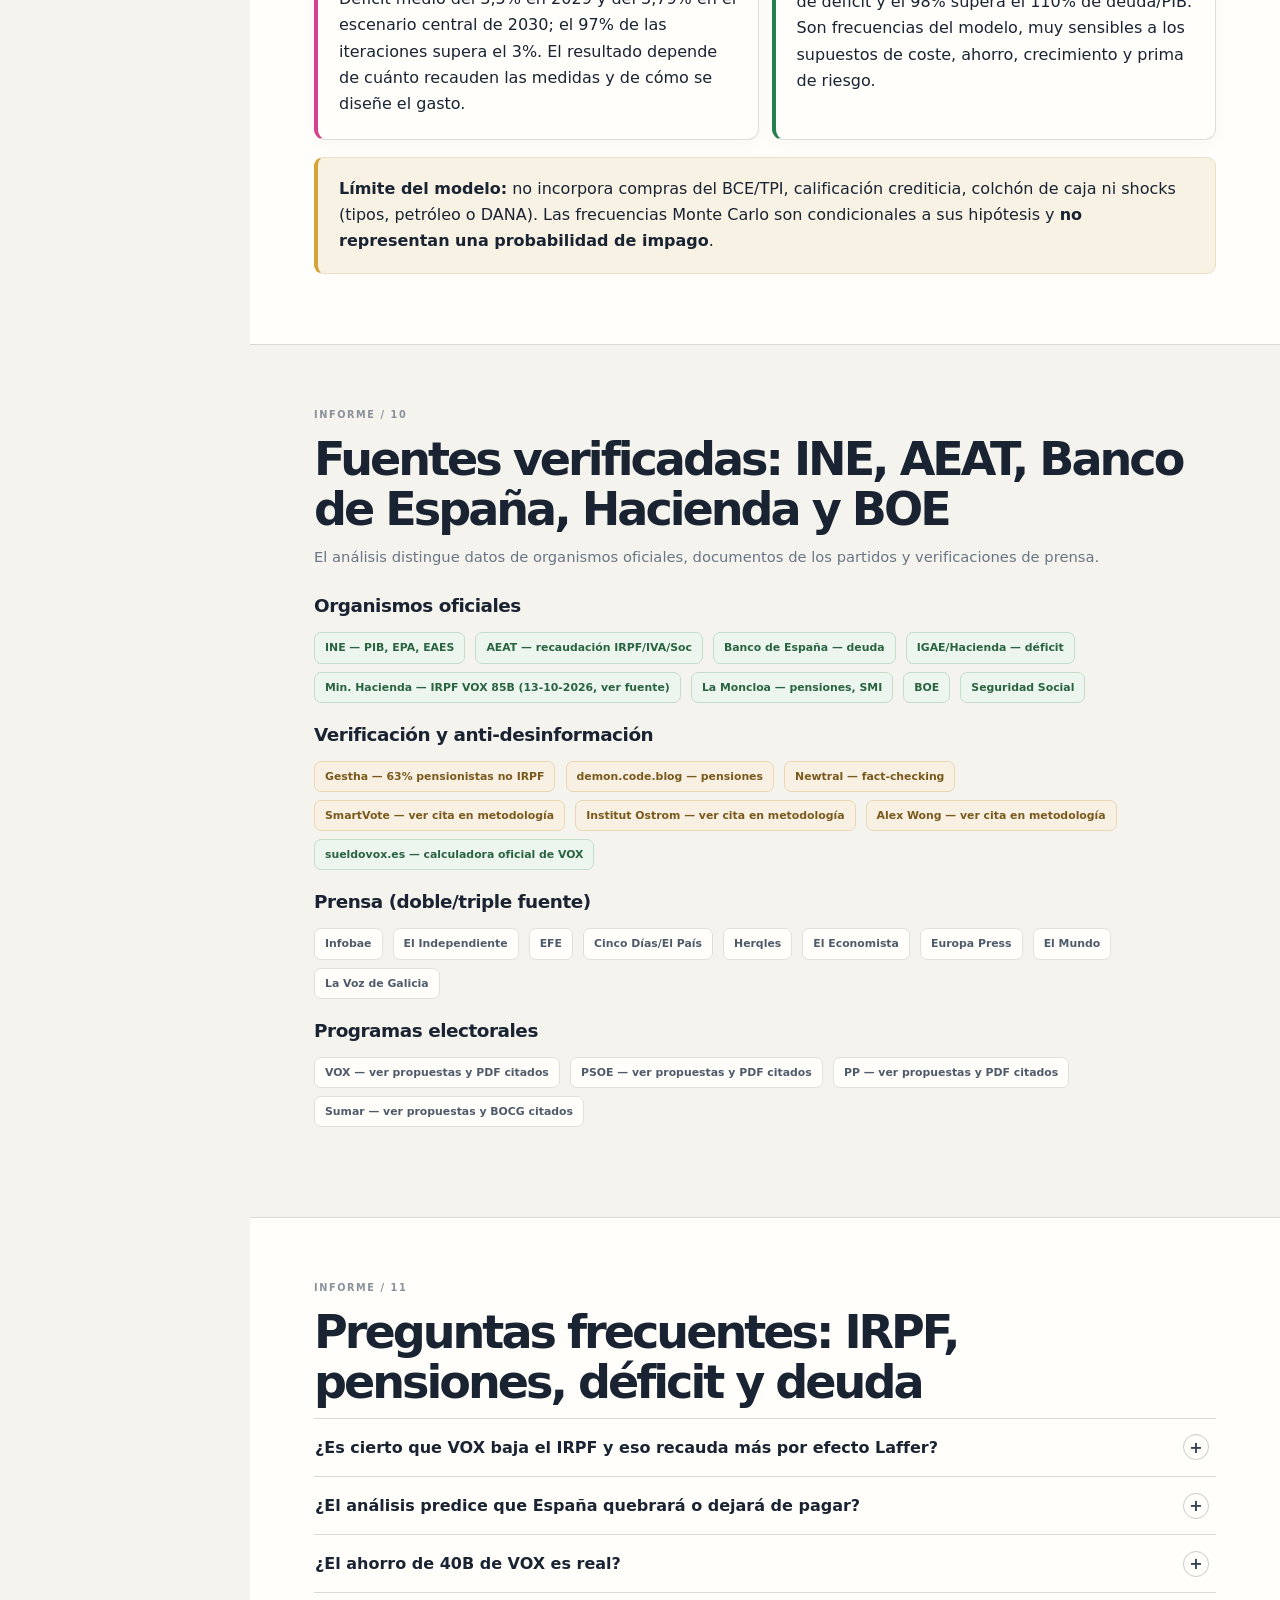
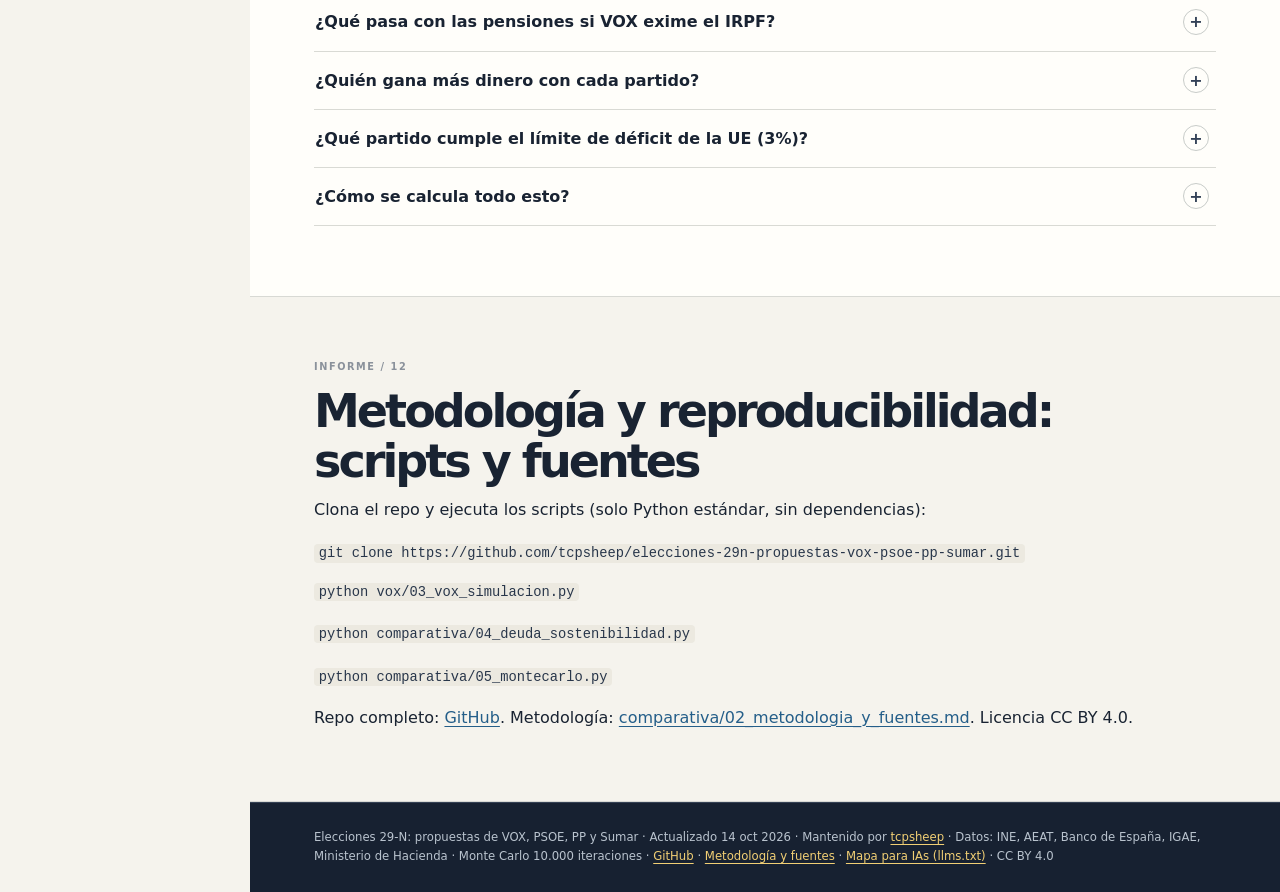
==== commit c9e9af2e: "Renombrar a Elecciones 29-N: propuestas de VOX, PSOE, PP y Sumar (repo + titulo + textos)" ====
--- a/docs/index.html
+++ b/docs/index.html
@@ -3,28 +3,28 @@
 <head>
 <meta charset="UTF-8">
 <meta name="viewport" content="width=device-width, initial-scale=1.0">
-<title>Simulador Económico España 2026: VOX, PSOE, PP, Sumar | IRPF, IVA, Pensiones, Deuda</title>
-<meta name="description" content="Qué pasaría si se aplicaran todas las propuestas económicas de VOX, PSOE, PP y Sumar. IRPF, IVA, pensiones, déficit y deuda simulados con datos del INE, AEAT, Banco de España y Hacienda. Monte Carlo 10.000 iteraciones. De cara a las elecciones generales del 29-N.">
-<meta name="keywords" content="VOX, PSOE, PP, Sumar, simulador económico, IRPF, IVA, pensiones, deuda pública, déficit, elecciones 2026, elecciones 29N, 29-N, reforma fiscal, España, Hacienda, AEAT, INE, Banco de España, Monte Carlo">
+<title>Elecciones 29-N: propuestas de VOX, PSOE, PP y Sumar</title>
+<meta name="description" content="Elecciones 29-N: qué proponen VOX, PSOE, PP y Sumar. IRPF, IVA, pensiones, déficit y deuda comparados con datos del INE, AEAT, Banco de España y Hacienda. Monte Carlo 10.000 iteraciones.">
+<meta name="keywords" content="VOX, PSOE, PP, Sumar, propuestas económicas, IRPF, IVA, pensiones, deuda pública, déficit, elecciones 2026, elecciones 29N, 29-N, reforma fiscal, España, Hacienda, AEAT, INE, Banco de España, Monte Carlo">
 <meta name="author" content="tcpsheep">
-<link rel="canonical" href="https://tcpsheep.github.io/simulador-economico-espana-vox-psoe-pp-sumar/">
+<link rel="canonical" href="https://tcpsheep.github.io/elecciones-29n-propuestas-vox-psoe-pp-sumar/">
 <meta name="robots" content="index, follow">
 <meta name="google-site-verification" content="kOx3p4j699NhmBCFrzYhGt9ktm2qVfUL0nB2GeMQ37o" />
 <meta property="og:type" content="article">
-<meta property="og:site_name" content="Simulador Económico España 2026">
-<meta property="og:image" content="https://tcpsheep.github.io/simulador-economico-espana-vox-psoe-pp-sumar/favicon.svg">
+<meta property="og:site_name" content="Elecciones 29-N: propuestas">
+<meta property="og:image" content="https://tcpsheep.github.io/elecciones-29n-propuestas-vox-psoe-pp-sumar/favicon.svg">
 <meta property="article:published_time" content="2026-10-11">
 <meta property="article:modified_time" content="2026-10-14">
-<meta property="og:title" content="Simulador Económico España 2026: ¿Qué pasaría con las propuestas de VOX, PSOE, PP y Sumar?">
+<meta property="og:title" content="Elecciones 29-N: qué proponen VOX, PSOE, PP y Sumar en economía">
 <meta property="og:description" content="IRPF, IVA, pensiones, déficit y deuda comparados con datos oficiales INE, AEAT, BdE, Hacienda. Monte Carlo 10.000 iteraciones.">
-<meta property="og:url" content="https://tcpsheep.github.io/simulador-economico-espana-vox-psoe-pp-sumar/">
+<meta property="og:url" content="https://tcpsheep.github.io/elecciones-29n-propuestas-vox-psoe-pp-sumar/">
 <meta property="og:locale" content="es_ES">
 <meta name="twitter:card" content="summary">
-<meta name="twitter:title" content="Simulador Económico España 2026: VOX vs PSOE vs PP vs Sumar">
+<meta name="twitter:title" content="Elecciones 29-N: VOX, PSOE, PP y Sumar, propuestas">
 <meta name="twitter:description" content="IRPF 85B Hacienda, déficit 7,6-8,9% VOX, Monte Carlo 10.000 iteraciones. Datos INE, AEAT, BdE.">
-<meta name="twitter:image" content="https://tcpsheep.github.io/simulador-economico-espana-vox-psoe-pp-sumar/favicon.svg">
+<meta name="twitter:image" content="https://tcpsheep.github.io/elecciones-29n-propuestas-vox-psoe-pp-sumar/favicon.svg">
 <script type="application/ld+json">
-{"@context":"https://schema.org","@type":"Dataset","@id":"https://tcpsheep.github.io/simulador-economico-espana-vox-psoe-pp-sumar/#dataset","name":"Simulador económico España 2026: propuestas VOX, PSOE, PP, Sumar","description":"Simulación del impacto fiscal de las propuestas económicas de VOX, PSOE, PP y Sumar sobre el IRPF, IVA, pensiones, déficit y deuda pública de España. Datos baseline: PIB 1.690.012 M€ (INE), deuda 100,7% PIB (BdE), déficit 2,39% (IGAE), recaudación AEAT 294.734 M€. Monte Carlo 10.000 iteraciones. Órdenes de magnitud (±20-30%), no previsión oficial.","url":"https://tcpsheep.github.io/simulador-economico-espana-vox-psoe-pp-sumar/","inLanguage":"es-ES","temporalCoverage":"2025/2030","spatialCoverage":{"@type":"Place","name":"España"},"datePublished":"2026-10-11","dateModified":"2026-10-14","keywords":["VOX","PSOE","PP","Sumar","IRPF","IVA","pensiones","deuda pública","déficit","simulación","Monte Carlo","España","elecciones 2026","elecciones 29N","29-N","reforma fiscal"],"creator":{"@type":"Person","name":"tcpsheep","url":"https://github.com/tcpsheep"},"license":"https://creativecommons.org/licenses/by/4.0/","isAccessibleForFree":true,"distribution":[{"@type":"DataDownload","contentUrl":"https://github.com/tcpsheep/simulador-economico-espana-vox-psoe-pp-sumar"}]}
+{"@context":"https://schema.org","@type":"Dataset","@id":"https://tcpsheep.github.io/elecciones-29n-propuestas-vox-psoe-pp-sumar/#dataset","name":"Elecciones 29-N: propuestas de VOX, PSOE, PP y Sumar","description":"Comparativa del impacto de las propuestas de VOX, PSOE, PP y Sumar sobre el IRPF, IVA, pensiones, déficit y deuda pública de España. Datos baseline: PIB 1.690.012 M€ (INE), deuda 100,7% PIB (BdE), déficit 2,39% (IGAE), recaudación AEAT 294.734 M€. Monte Carlo 10.000 iteraciones. Órdenes de magnitud (±20-30%), no previsión oficial.","url":"https://tcpsheep.github.io/elecciones-29n-propuestas-vox-psoe-pp-sumar/","inLanguage":"es-ES","temporalCoverage":"2025/2030","spatialCoverage":{"@type":"Place","name":"España"},"datePublished":"2026-10-11","dateModified":"2026-10-14","keywords":["VOX","PSOE","PP","Sumar","IRPF","IVA","pensiones","deuda pública","déficit","propuestas económicas","Monte Carlo","España","elecciones 2026","elecciones 29N","29-N","reforma fiscal"],"creator":{"@type":"Person","name":"tcpsheep","url":"https://github.com/tcpsheep"},"license":"https://creativecommons.org/licenses/by/4.0/","isAccessibleForFree":true,"distribution":[{"@type":"DataDownload","contentUrl":"https://github.com/tcpsheep/elecciones-29n-propuestas-vox-psoe-pp-sumar"}]}
 </script>
 <script type="application/ld+json">
 {"@context":"https://schema.org","@type":"FAQPage","mainEntity":[
@@ -46,7 +46,7 @@
 <a class="skip-link" href="#contenido">Saltar al contenido</a>
 <nav class="site-nav" aria-label="Navegación principal">
 <div class="nav-inner">
-<a class="brand" href="#hero" aria-label="Economía España 2026, inicio"><span class="brand-mark" aria-hidden="true"><span class="brand-bars"><i></i><i></i><i></i><i></i></span></span><span class="brand-name">ECONOMÍA<span> / ESPAÑA</span><small>SIMULADOR · 2026</small></span></a>
+<a class="brand" href="#hero" aria-label="Elecciones 29-N, inicio"><span class="brand-mark" aria-hidden="true"><span class="brand-bars"><i></i><i></i><i></i><i></i></span></span><span class="brand-name">ELECCIONES<span> / 29-N</span><small>PROPUESTAS · 2026</small></span></a>
 <span class="nav-caption">Explora el informe</span>
 <a href="#hero" class="active">Lectura rápida</a><a href="#baseline">Punto de partida</a><a href="#comparativa">Comparativa</a><a href="#partidos">Programas</a><a href="#irpf">IRPF de VOX</a><a href="#salario">Según tu salario</a><a href="#pensiones">Pensiones</a><a href="#montecarlo">Monte Carlo</a><a href="#deuda2030">Deuda 2030</a><a href="#riesgo">Riesgo fiscal</a><a href="#fuentes">Fuentes</a><a href="#faq">Preguntas frecuentes</a><a href="#metodo">Metodología</a>
 <div class="nav-note"><span class="nav-note-mark" aria-hidden="true">↘</span><span>Una misma base.<br>Cuatro escenarios.</span></div>
@@ -61,7 +61,7 @@
 <div class="hero-layout">
 <div class="hero-copy">
 <p class="hero-kicker"><span class="hero-kicker-mark" aria-hidden="true"></span> Fiscalidad, deuda y vida cotidiana</p>
-<h1 id="hero-title">La economía<br>en <em>cuatro escenarios.</em><span style="position:absolute;width:1px;height:1px;margin:-1px;padding:0;overflow:hidden;clip:rect(0,0,0,0);white-space:nowrap;border:0;"> Simulador económico España 2026 de cara a las elecciones del 29-N: propuestas de VOX, PSOE, PP y Sumar sobre IRPF, pensiones, déficit y deuda</span></h1>
+<h1 id="hero-title">La economía<br>en <em>cuatro escenarios.</em><span style="position:absolute;width:1px;height:1px;margin:-1px;padding:0;overflow:hidden;clip:rect(0,0,0,0);white-space:nowrap;border:0;"> Elecciones 29-N: propuestas de VOX, PSOE, PP y Sumar sobre IRPF, pensiones, déficit y deuda</span></h1>
 <p class="hero-dek">Qué cambia cuando se aplican las propuestas económicas de VOX, PSOE, PP y Sumar sobre una misma base, de cara a las elecciones generales del 29-N.</p>
 <div class="hero-actions"><a class="action-primary" href="#comparativa">Entrar en la comparativa <span aria-hidden="true">↘</span></a><a class="action-secondary" href="#metodo">Reproducir el análisis</a></div>
 </div>
@@ -108,7 +108,7 @@
 <div><dt>Diferencia entre salarios medios · 2024</dt><dd>16,1 %</dd><p>Medias: 26.904,90 € en mujeres y 32.057,55 € en hombres. Diferencia bruta, sin ajustar (referencia: media masculina). INE · EAES 2024.</p></div>
 <div><dt>Deuda pública · 2023–2025</dt><dd>−7,0 puntos</dd><p>De 107,7 % a 100,7 % del PIB. Banco de España.</p></div>
 </dl>
-<p style="font-size:.82em;color:var(--muted)">Regla útil: <strong>1.000 M€ = 0,059% del PIB</strong>. Todo el informe usa esta conversión. Detalle y URLs oficiales en <a href="https://github.com/tcpsheep/simulador-economico-espana-vox-psoe-pp-sumar/blob/master/comparativa/00_baseline_INE.md">comparativa/00_baseline_INE.md</a>.</p>
+<p style="font-size:.82em;color:var(--muted)">Regla útil: <strong>1.000 M€ = 0,059% del PIB</strong>. Todo el informe usa esta conversión. Detalle y URLs oficiales en <a href="https://github.com/tcpsheep/elecciones-29n-propuestas-vox-psoe-pp-sumar/blob/master/comparativa/00_baseline_INE.md">comparativa/00_baseline_INE.md</a>.</p>
 </section>
 
 <!-- ============ COMPARATIVA ============ -->
@@ -252,7 +252,7 @@
 <tr><td class="num">100.000€</td><td class="num">18.935€</td><td>Renta alta: gran ahorro.</td></tr>
 <tr><td class="num">1.000.000€</td><td class="num r">212.333€</td><td>Top 1%: ahorro masivo.</td></tr>
 </table></div>
-<p style="font-size:.8em;color:var(--muted)">Esto cascada a todo el análisis: <strong>merma 149B</strong> (no 104B), <strong>déficit 7,6-8,9%</strong> (no 5-6%), <strong>deuda 108-113%</strong> (no 104-107%). El <a href="https://www.sueldovox.es/">simulador oficial de VOX</a> confirma que con SMI el ahorro de IRPF es 0€: el trabajador ya paga ~0€ por la reducción por trabajo (7.302€), mínimo personal (5,550€) y deducción SMI (590,89€, RDL 5/2026). VOX lo pone a 0€… pero ya lo estaba.</p>
+<p style="font-size:.8em;color:var(--muted)">Esto cascada a todo el análisis: <strong>merma 149B</strong> (no 104B), <strong>déficit 7,6-8,9%</strong> (no 5-6%), <strong>deuda 108-113%</strong> (no 104-107%). El <a href="https://www.sueldovox.es/">calculadora oficial de VOX</a> confirma que con SMI el ahorro de IRPF es 0€: el trabajador ya paga ~0€ por la reducción por trabajo (7.302€), mínimo personal (5,550€) y deducción SMI (590,89€, RDL 5/2026). VOX lo pone a 0€… pero ya lo estaba.</p>
 <div class="warn">
 <p style="font-size:.85em"><strong>Estimaciones previas que ya advertían:</strong></p>
 <ul style="font-size:.82em;margin-left:20px">
@@ -267,7 +267,7 @@
 <!-- ============ POR SALARIO ============ -->
 <section id="salario" class="reveal">
 <h2 class="sec-title"><span class="dot" style="background:var(--gold)"></span>Cómo te afecta según tu salario: IRPF, IVA y pensiones por sueldo</h2>
-<p class="sec-sub">IRPF verificado con el <a href="https://www.sueldovox.es/">simulador oficial de VOX</a> (Programa Económico jun-2025, base del 29-N). IVA estimado por cesta de consumo. <strong>Nota clave</strong>: VOX dice "exento hasta 22.000€" pero el umbral se aplica al rendimiento neto (tras cotizaciones SS + 2.000€ gastos), no al bruto. En la práctica, quien cobra hasta <strong>~25.300€ brutos</strong> paga 0€ IRPF con VOX (sueldovox.es confirma: 25.000€ → 0€).</p>
+<p class="sec-sub">IRPF verificado con el <a href="https://www.sueldovox.es/">calculadora oficial de VOX</a> (Programa Económico jun-2025, base del 29-N). IVA estimado por cesta de consumo. <strong>Nota clave</strong>: VOX dice "exento hasta 22.000€" pero el umbral se aplica al rendimiento neto (tras cotizaciones SS + 2.000€ gastos), no al bruto. En la práctica, quien cobra hasta <strong>~25.300€ brutos</strong> paga 0€ IRPF con VOX (sueldovox.es confirma: 25.000€ → 0€).</p>
 <div class="table-wrap" role="region" aria-label="Tabla de datos; desplazamiento horizontal disponible" tabindex="0"><table class="sal-table">
 <tr><th>Renta anual</th><th style="color:var(--vox)">VOX (IRPF + IVA)</th><th style="color:var(--pp)">PP</th><th style="color:var(--psoe)">PSOE</th><th style="color:var(--sumar)">Sumar</th></tr>
 <tr><td class="num">16.500€ (SMI)</td><td class="num r"><strong>0€</strong> IRPF¹ + ~500€ IVA = <strong>~500€</strong></td><td class="num">+200-400€ (IVA; IRPF ~0€)</td><td class="num">+518€ salario</td><td class="num">+300-500€ sin hijos · +5.000+ con hijos</td></tr>
@@ -278,7 +278,7 @@
 <tr><td class="num">100.000€</td><td class="num r"><strong>18.935€</strong> IRPF¹³ + ~900€ IVA = <strong>~19.800€</strong></td><td class="num">+1.000-2.500€</td><td class="num">-0-500€</td><td class="num">-1.500 a -5.000€</td></tr>
 <tr><td class="num">>150.000€ / >1M patrimonio</td><td class="num r">+20.000-100.000€+</td><td class="num">+10.000-40.000€</td><td class="num">-2.000 a -15.000€</td><td class="num">-15.000 a -500.000€+</td></tr>
 </table></div>
-<p style="font-size:.75em;color:var(--muted)">¹ Verificado con <a href="https://www.sueldovox.es/">sueldovox.es</a> (simulador oficial VOX, oct-2026). ² Estimación por interpolación. ³ Coincide con Ministerio de Hacienda (13-10-2026). IVA: estimación propia sobre cesta de consumo (VOX: 21→18% general, 10→8% reducido, 0% básicos, 4% luz/gas).</p>
+<p style="font-size:.75em;color:var(--muted)">¹ Verificado con <a href="https://www.sueldovox.es/">sueldovox.es</a> (calculadora oficial de VOX, oct-2026). ² Estimación por interpolación. ³ Coincide con Ministerio de Hacienda (13-10-2026). IVA: estimación propia sobre cesta de consumo (VOX: 21→18% general, 10→8% reducido, 0% básicos, 4% luz/gas).</p>
 <details class="acc"><summary>Pensionistas (pensión media del sistema: 1.262€/mes × 14 = 17.668€/año)</summary>
 <div class="acc-body">
 <p><strong>PSOE/Sumar</strong>: +2,7% (+477€/año) + mínimas +7-11,4% (+800-1.400€). Sostenible con MEI/cuotas.</p>
@@ -370,7 +370,7 @@
 <div class="prog-row"><span class="prog-lbl party-sumar">Sumar</span><div class="prog-track" aria-hidden="true"><div class="prog-fill" style="--w:0%;background:var(--sumar)"></div></div><span class="prog-val">0%</span></div>
 <div class="prog-row"><span class="prog-lbl party-vox">VOX</span><div class="prog-track" aria-hidden="true"><div class="prog-fill" style="--w:98%;background:var(--vox)"></div></div><span class="prog-val">98%</span></div>
 </div>
-<p style="font-size:.8em;color:var(--muted)">Script: <code>comparativa/05_montecarlo.py</code>. Resultados completos: <a href="https://github.com/tcpsheep/simulador-economico-espana-vox-psoe-pp-sumar/blob/master/comparativa/05_montecarlo_resultados.md">05_montecarlo_resultados.md</a>. Modelo: stock-flujo D(t)=D(t-1)+Def(t), Y(t)=Y(t-1)*(1+g).</p>
+<p style="font-size:.8em;color:var(--muted)">Script: <code>comparativa/05_montecarlo.py</code>. Resultados completos: <a href="https://github.com/tcpsheep/elecciones-29n-propuestas-vox-psoe-pp-sumar/blob/master/comparativa/05_montecarlo_resultados.md">05_montecarlo_resultados.md</a>. Modelo: stock-flujo D(t)=D(t-1)+Def(t), Y(t)=Y(t-1)*(1+g).</p>
 </section>
 
 <!-- ============ DEUDA 2030 ============ -->
@@ -438,7 +438,7 @@
 <a class="src-badge official" href="https://sede.agenciatributaria.gob.es/Sede/estadisticas/recaudacion-tributaria/informe-anual/ejercicio-2024/resumen.html">AEAT — recaudación IRPF/IVA/Soc</a>
 <a class="src-badge official" href="https://www.bde.es">Banco de España — deuda</a>
 <a class="src-badge official" href="https://www.igae.pap.hacienda.gob.es">IGAE/Hacienda — déficit</a>
-<a class="src-badge official" href="https://github.com/tcpsheep/simulador-economico-espana-vox-psoe-pp-sumar/blob/master/comparativa/02_metodologia_y_fuentes.md">Min. Hacienda — IRPF VOX 85B (13-10-2026, ver fuente)</a>
+<a class="src-badge official" href="https://github.com/tcpsheep/elecciones-29n-propuestas-vox-psoe-pp-sumar/blob/master/comparativa/02_metodologia_y_fuentes.md">Min. Hacienda — IRPF VOX 85B (13-10-2026, ver fuente)</a>
 <a class="src-badge official" href="https://www.lamoncloa.gob.es">La Moncloa — pensiones, SMI</a>
 <a class="src-badge official" href="https://www.boe.es">BOE</a>
 <a class="src-badge official" href="https://www.seg-social.es">Seguridad Social</a>
@@ -448,10 +448,10 @@
 <a class="src-badge fact" href="https://www.gestha.es">Gestha — 63% pensionistas no IRPF</a>
 <a class="src-badge fact" href="https://demon.code.blog/2020/05/07/pensiones/">demon.code.blog — pensiones</a>
 <a class="src-badge fact" href="https://www.newtral.es">Newtral — fact-checking</a>
-<a class="src-badge fact" href="https://github.com/tcpsheep/simulador-economico-espana-vox-psoe-pp-sumar/blob/master/comparativa/02_metodologia_y_fuentes.md">SmartVote — ver cita en metodología</a>
-<a class="src-badge fact" href="https://github.com/tcpsheep/simulador-economico-espana-vox-psoe-pp-sumar/blob/master/comparativa/02_metodologia_y_fuentes.md">Institut Ostrom — ver cita en metodología</a>
-<a class="src-badge fact" href="https://github.com/tcpsheep/simulador-economico-espana-vox-psoe-pp-sumar/blob/master/comparativa/02_metodologia_y_fuentes.md">Alex Wong — ver cita en metodología</a>
-<a class="src-badge official" href="https://www.sueldovox.es/">sueldovox.es — simulador oficial VOX</a>
+<a class="src-badge fact" href="https://github.com/tcpsheep/elecciones-29n-propuestas-vox-psoe-pp-sumar/blob/master/comparativa/02_metodologia_y_fuentes.md">SmartVote — ver cita en metodología</a>
+<a class="src-badge fact" href="https://github.com/tcpsheep/elecciones-29n-propuestas-vox-psoe-pp-sumar/blob/master/comparativa/02_metodologia_y_fuentes.md">Institut Ostrom — ver cita en metodología</a>
+<a class="src-badge fact" href="https://github.com/tcpsheep/elecciones-29n-propuestas-vox-psoe-pp-sumar/blob/master/comparativa/02_metodologia_y_fuentes.md">Alex Wong — ver cita en metodología</a>
+<a class="src-badge official" href="https://www.sueldovox.es/">sueldovox.es — calculadora oficial de VOX</a>
 </div>
 <h3>Prensa (doble/triple fuente)</h3>
 <div style="margin:8px 0 16px">
@@ -467,10 +467,10 @@
 </div>
 <h3>Programas electorales</h3>
 <div style="margin:8px 0 16px">
-<a class="src-badge" href="https://github.com/tcpsheep/simulador-economico-espana-vox-psoe-pp-sumar/blob/master/vox/01_propuestas_vox.md">VOX — ver propuestas y PDF citados</a>
-<a class="src-badge" href="https://github.com/tcpsheep/simulador-economico-espana-vox-psoe-pp-sumar/blob/master/psoe/01_propuestas_psoe.md">PSOE — ver propuestas y PDF citados</a>
-<a class="src-badge" href="https://github.com/tcpsheep/simulador-economico-espana-vox-psoe-pp-sumar/blob/master/pp/01_propuestas_pp.md">PP — ver propuestas y PDF citados</a>
-<a class="src-badge" href="https://github.com/tcpsheep/simulador-economico-espana-vox-psoe-pp-sumar/blob/master/sumar/01_propuestas_sumar.md">Sumar — ver propuestas y BOCG citados</a>
+<a class="src-badge" href="https://github.com/tcpsheep/elecciones-29n-propuestas-vox-psoe-pp-sumar/blob/master/vox/01_propuestas_vox.md">VOX — ver propuestas y PDF citados</a>
+<a class="src-badge" href="https://github.com/tcpsheep/elecciones-29n-propuestas-vox-psoe-pp-sumar/blob/master/psoe/01_propuestas_psoe.md">PSOE — ver propuestas y PDF citados</a>
+<a class="src-badge" href="https://github.com/tcpsheep/elecciones-29n-propuestas-vox-psoe-pp-sumar/blob/master/pp/01_propuestas_pp.md">PP — ver propuestas y PDF citados</a>
+<a class="src-badge" href="https://github.com/tcpsheep/elecciones-29n-propuestas-vox-psoe-pp-sumar/blob/master/sumar/01_propuestas_sumar.md">Sumar — ver propuestas y BOCG citados</a>
 </div>
 </section>
 
@@ -504,16 +504,16 @@
 <section class="reveal" id="metodo">
 <h2 class="sec-title"><span class="dot" style="background:var(--muted)"></span>Metodología y reproducibilidad: scripts y fuentes</h2>
 <p>Clona el repo y ejecuta los scripts (solo Python estándar, sin dependencias):</p>
-<p style="margin:12px 0"><code>git clone https://github.com/tcpsheep/simulador-economico-espana-vox-psoe-pp-sumar.git</code></p>
+<p style="margin:12px 0"><code>git clone https://github.com/tcpsheep/elecciones-29n-propuestas-vox-psoe-pp-sumar.git</code></p>
 <p><code>python vox/03_vox_simulacion.py</code></p>
 <p><code>python comparativa/04_deuda_sostenibilidad.py</code></p>
 <p><code>python comparativa/05_montecarlo.py</code></p>
-<p style="margin-top:16px">Repo completo: <a href="https://github.com/tcpsheep/simulador-economico-espana-vox-psoe-pp-sumar">GitHub</a>. Metodología: <a href="https://github.com/tcpsheep/simulador-economico-espana-vox-psoe-pp-sumar/blob/master/comparativa/02_metodologia_y_fuentes.md">comparativa/02_metodologia_y_fuentes.md</a>. Licencia CC BY 4.0.</p>
+<p style="margin-top:16px">Repo completo: <a href="https://github.com/tcpsheep/elecciones-29n-propuestas-vox-psoe-pp-sumar">GitHub</a>. Metodología: <a href="https://github.com/tcpsheep/elecciones-29n-propuestas-vox-psoe-pp-sumar/blob/master/comparativa/02_metodologia_y_fuentes.md">comparativa/02_metodologia_y_fuentes.md</a>. Licencia CC BY 4.0.</p>
 </section>
 </main>
 
 <footer>
-<p>Simulador económico España 2026 · Actualizado <time datetime="2026-10-14">14 oct 2026</time> · Mantenido por <a href="https://github.com/tcpsheep">tcpsheep</a> · Datos: INE, AEAT, Banco de España, IGAE, Ministerio de Hacienda · Monte Carlo 10.000 iteraciones · <a href="https://github.com/tcpsheep/simulador-economico-espana-vox-psoe-pp-sumar">GitHub</a> · <a href="https://github.com/tcpsheep/simulador-economico-espana-vox-psoe-pp-sumar/blob/master/comparativa/02_metodologia_y_fuentes.md">Metodología y fuentes</a> · <a href="llms.txt">Mapa para IAs (llms.txt)</a> · CC BY 4.0</p>
+<p>Elecciones 29-N: propuestas de VOX, PSOE, PP y Sumar · Actualizado <time datetime="2026-10-14">14 oct 2026</time> · Mantenido por <a href="https://github.com/tcpsheep">tcpsheep</a> · Datos: INE, AEAT, Banco de España, IGAE, Ministerio de Hacienda · Monte Carlo 10.000 iteraciones · <a href="https://github.com/tcpsheep/elecciones-29n-propuestas-vox-psoe-pp-sumar">GitHub</a> · <a href="https://github.com/tcpsheep/elecciones-29n-propuestas-vox-psoe-pp-sumar/blob/master/comparativa/02_metodologia_y_fuentes.md">Metodología y fuentes</a> · <a href="llms.txt">Mapa para IAs (llms.txt)</a> · CC BY 4.0</p>
 </footer>
 
 <script>
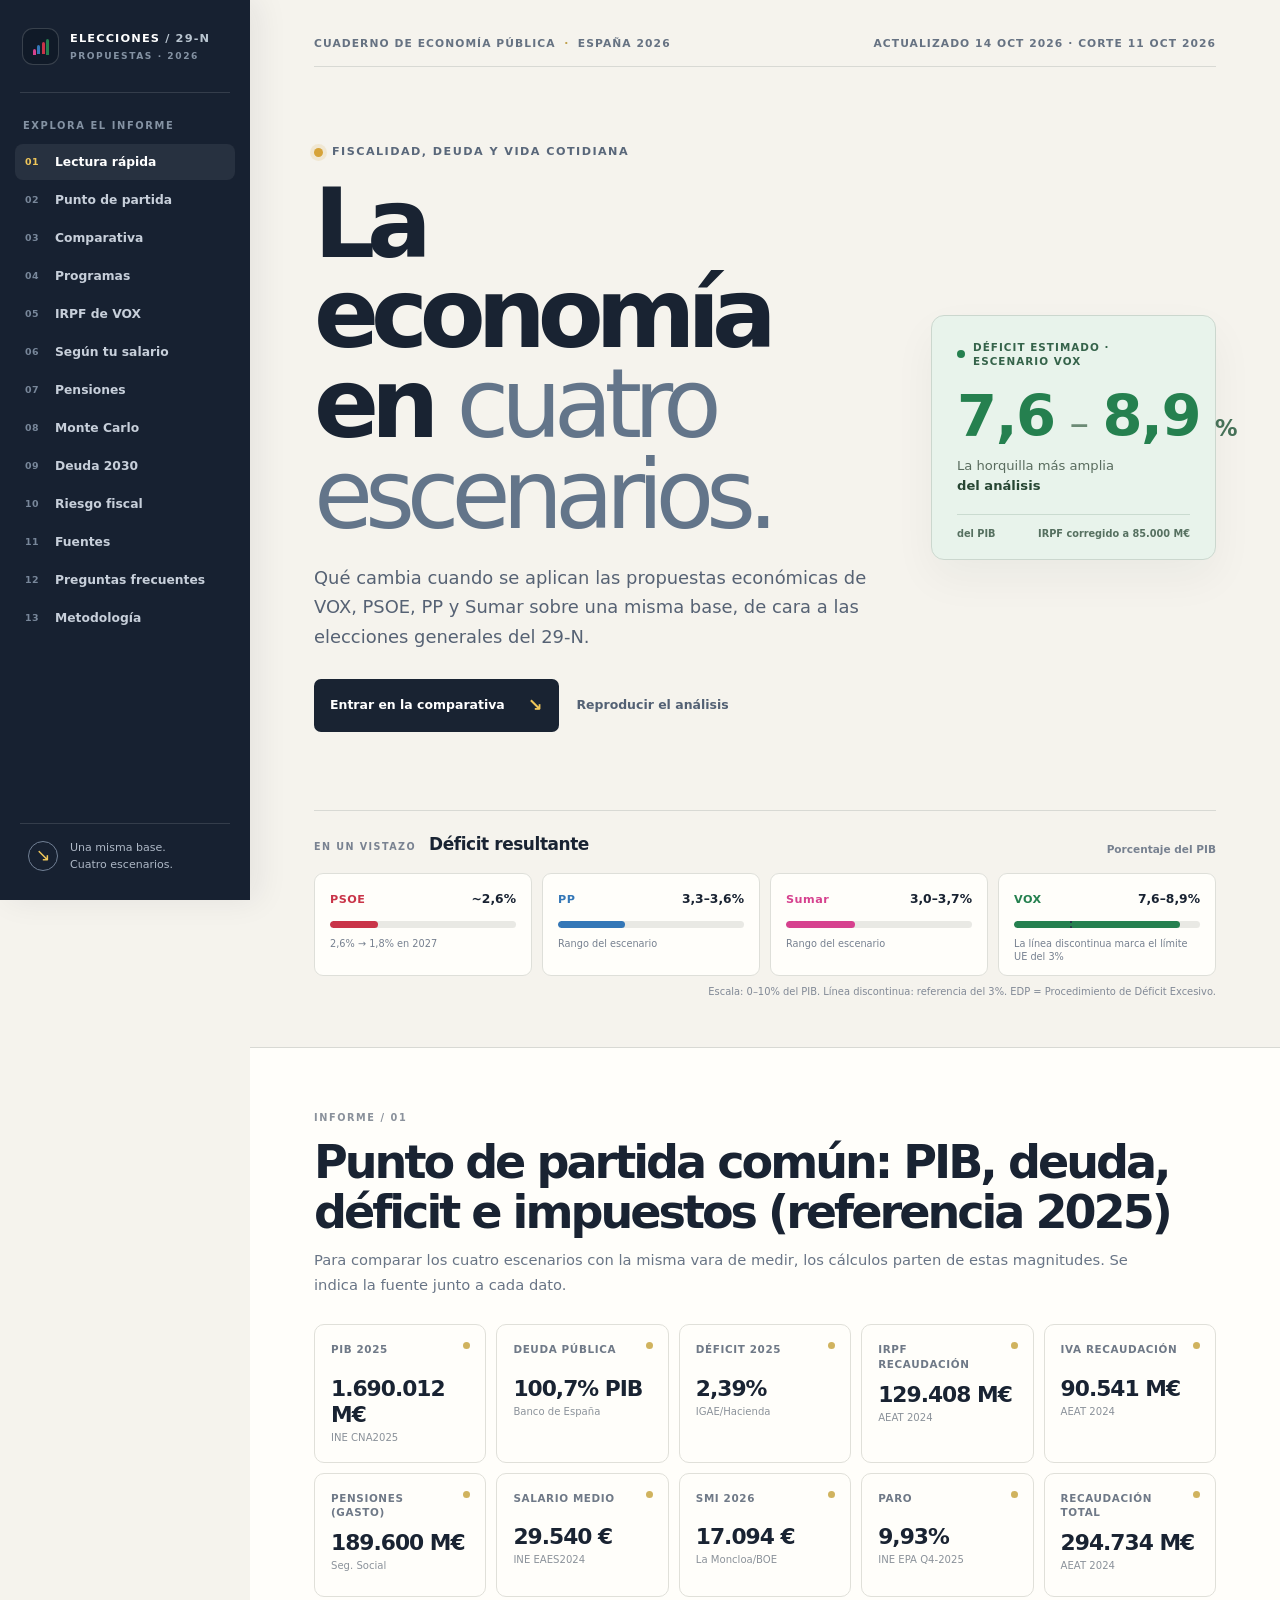
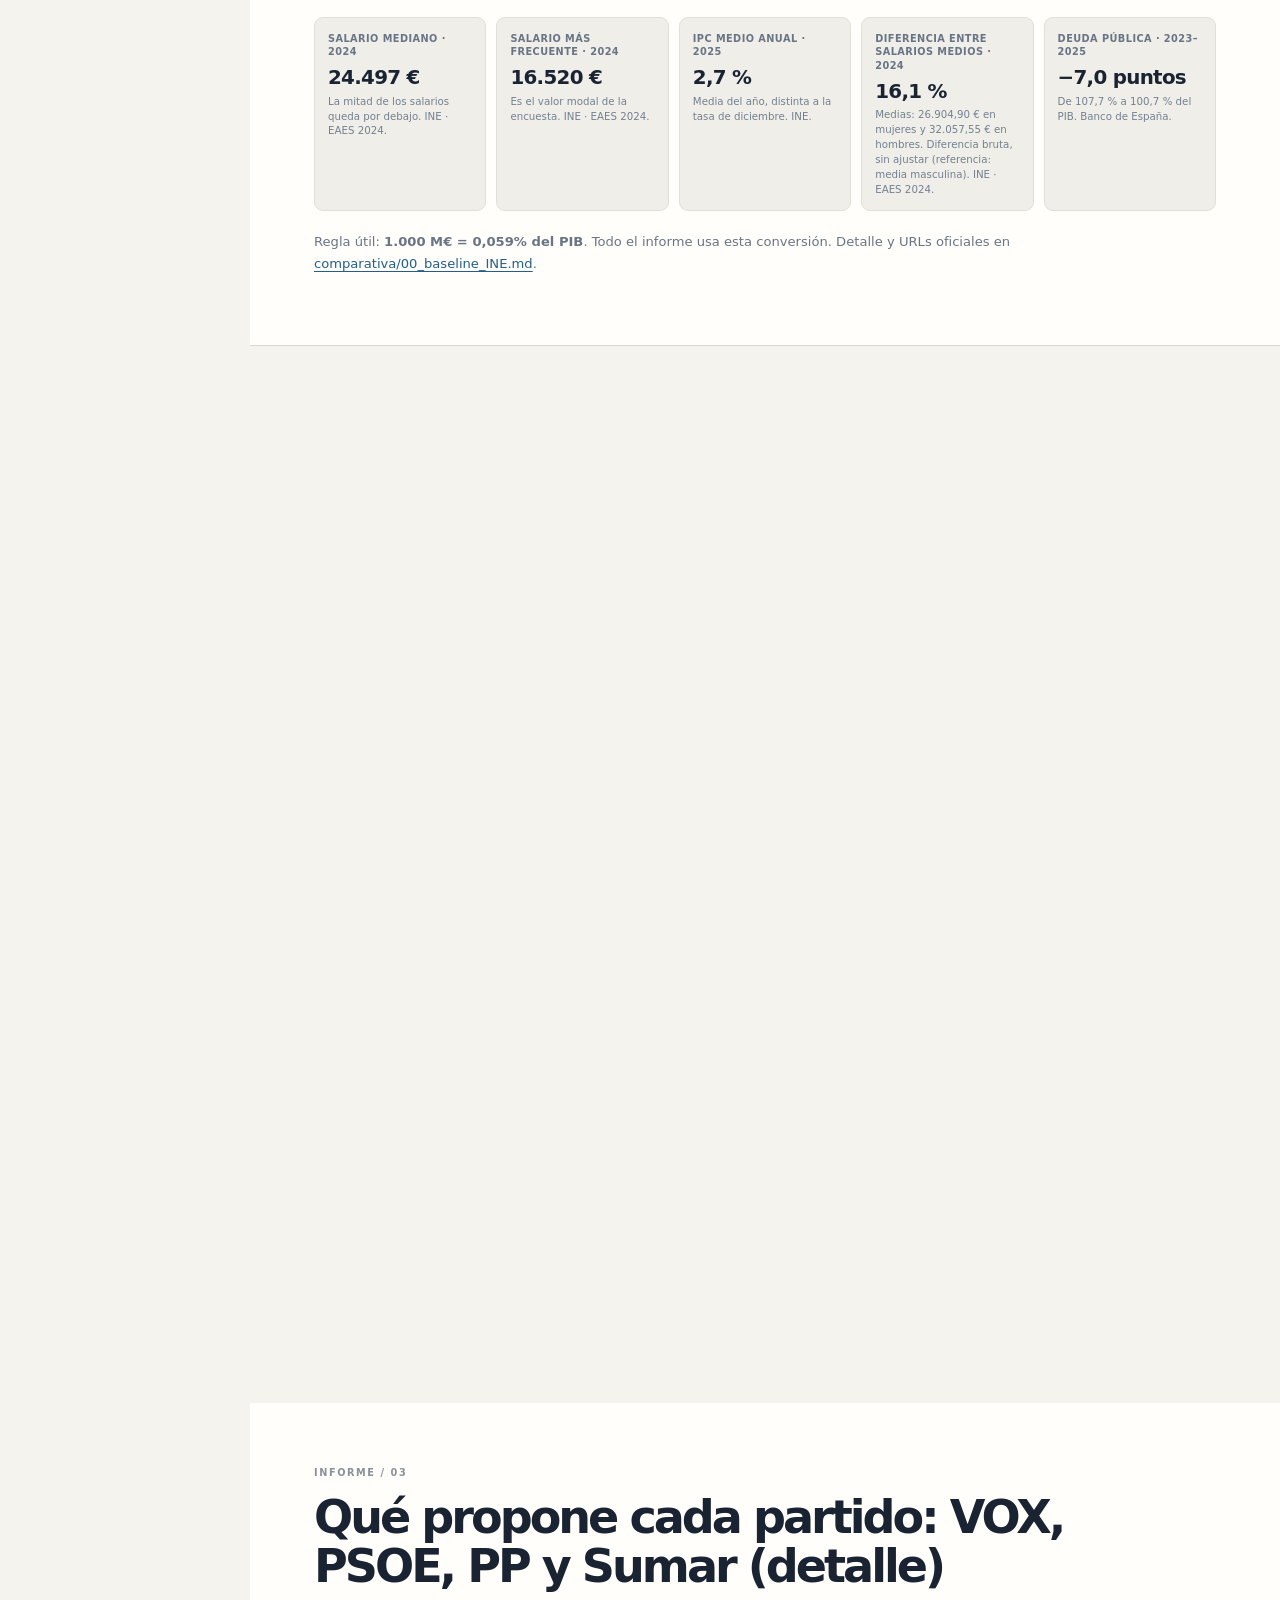
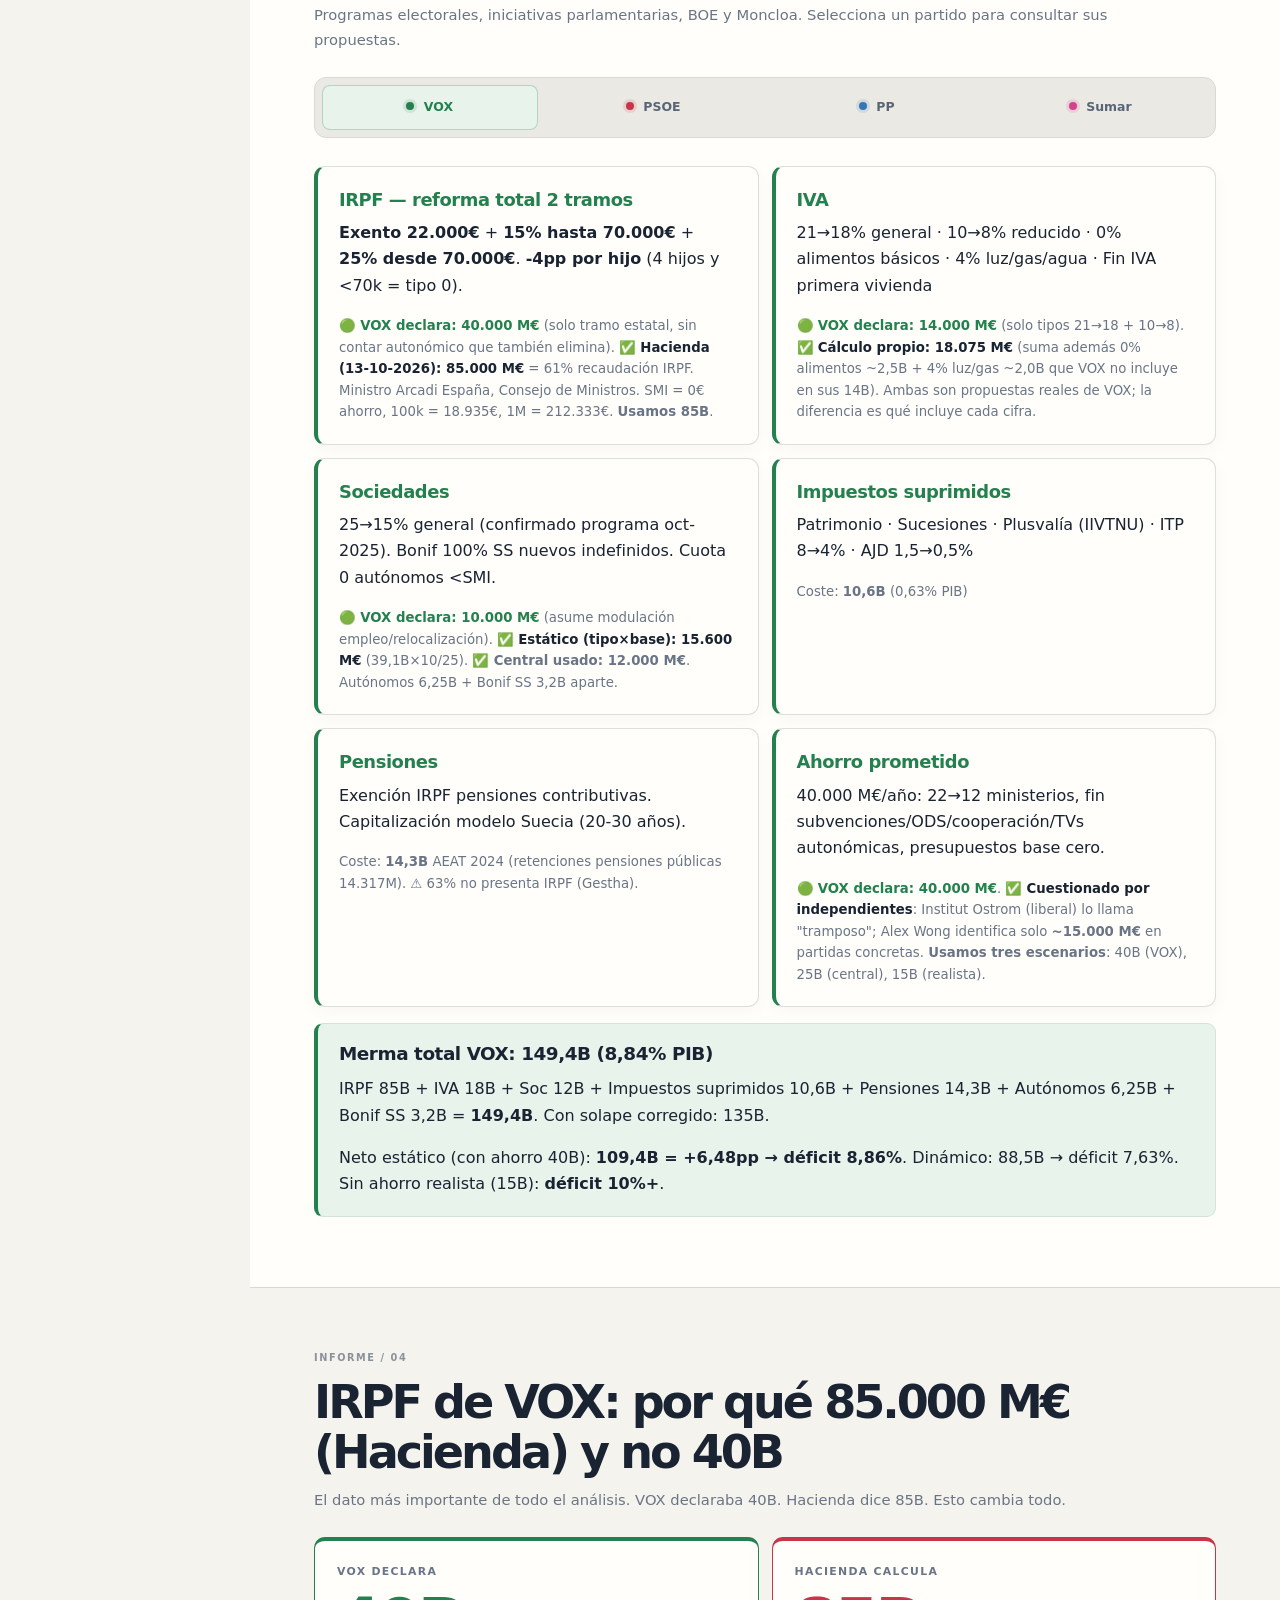
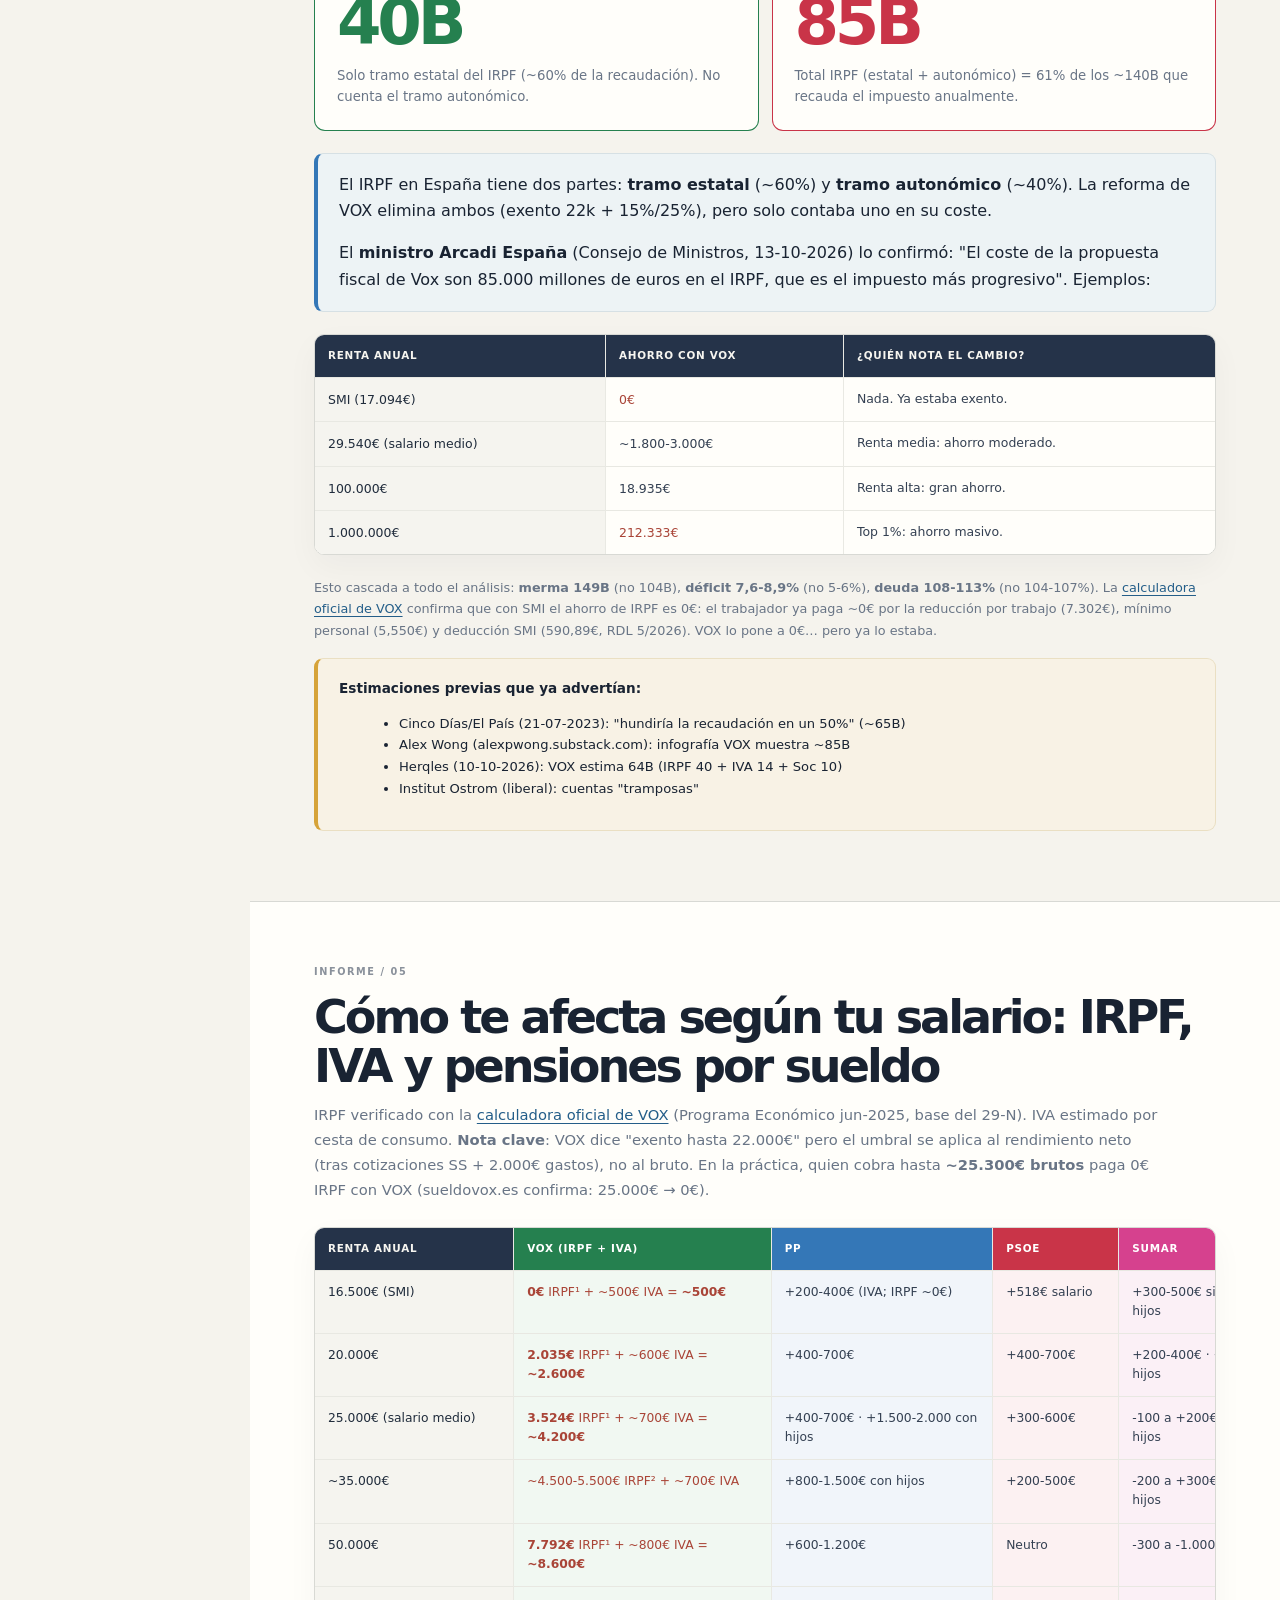
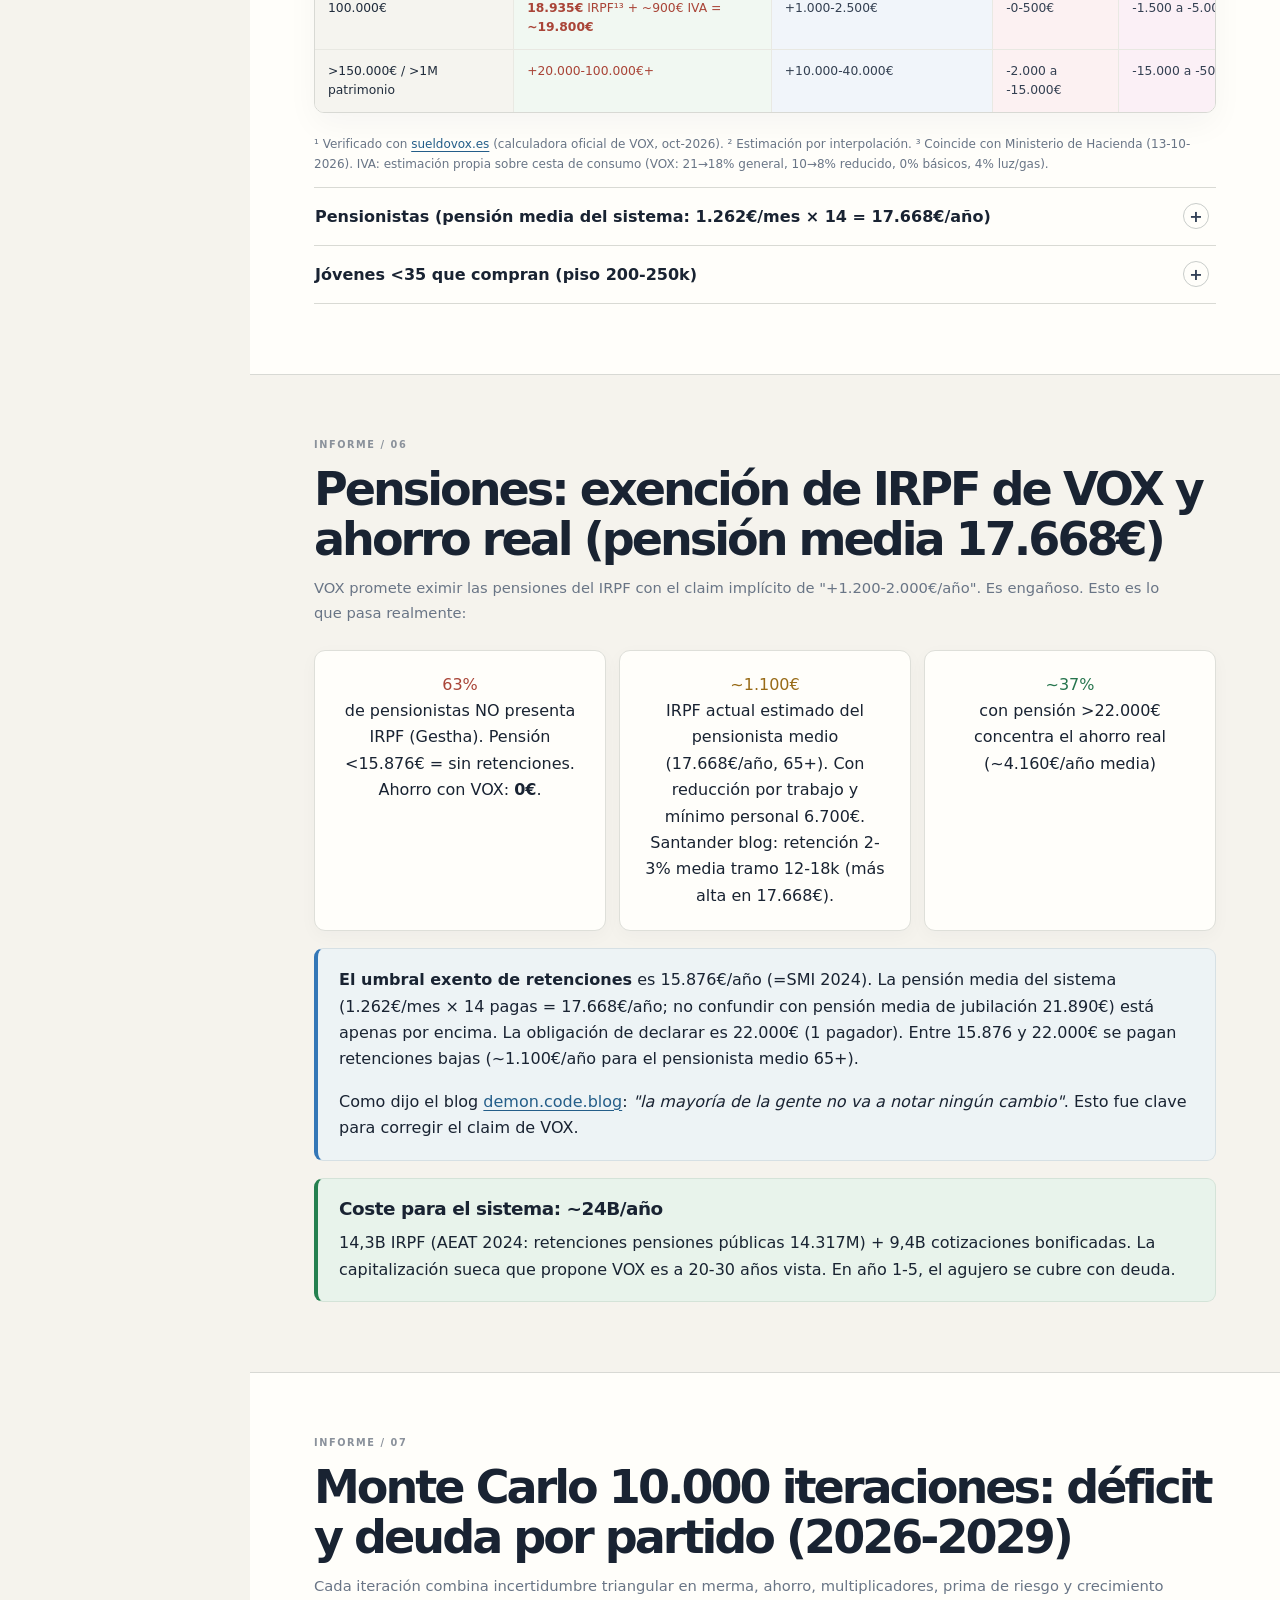
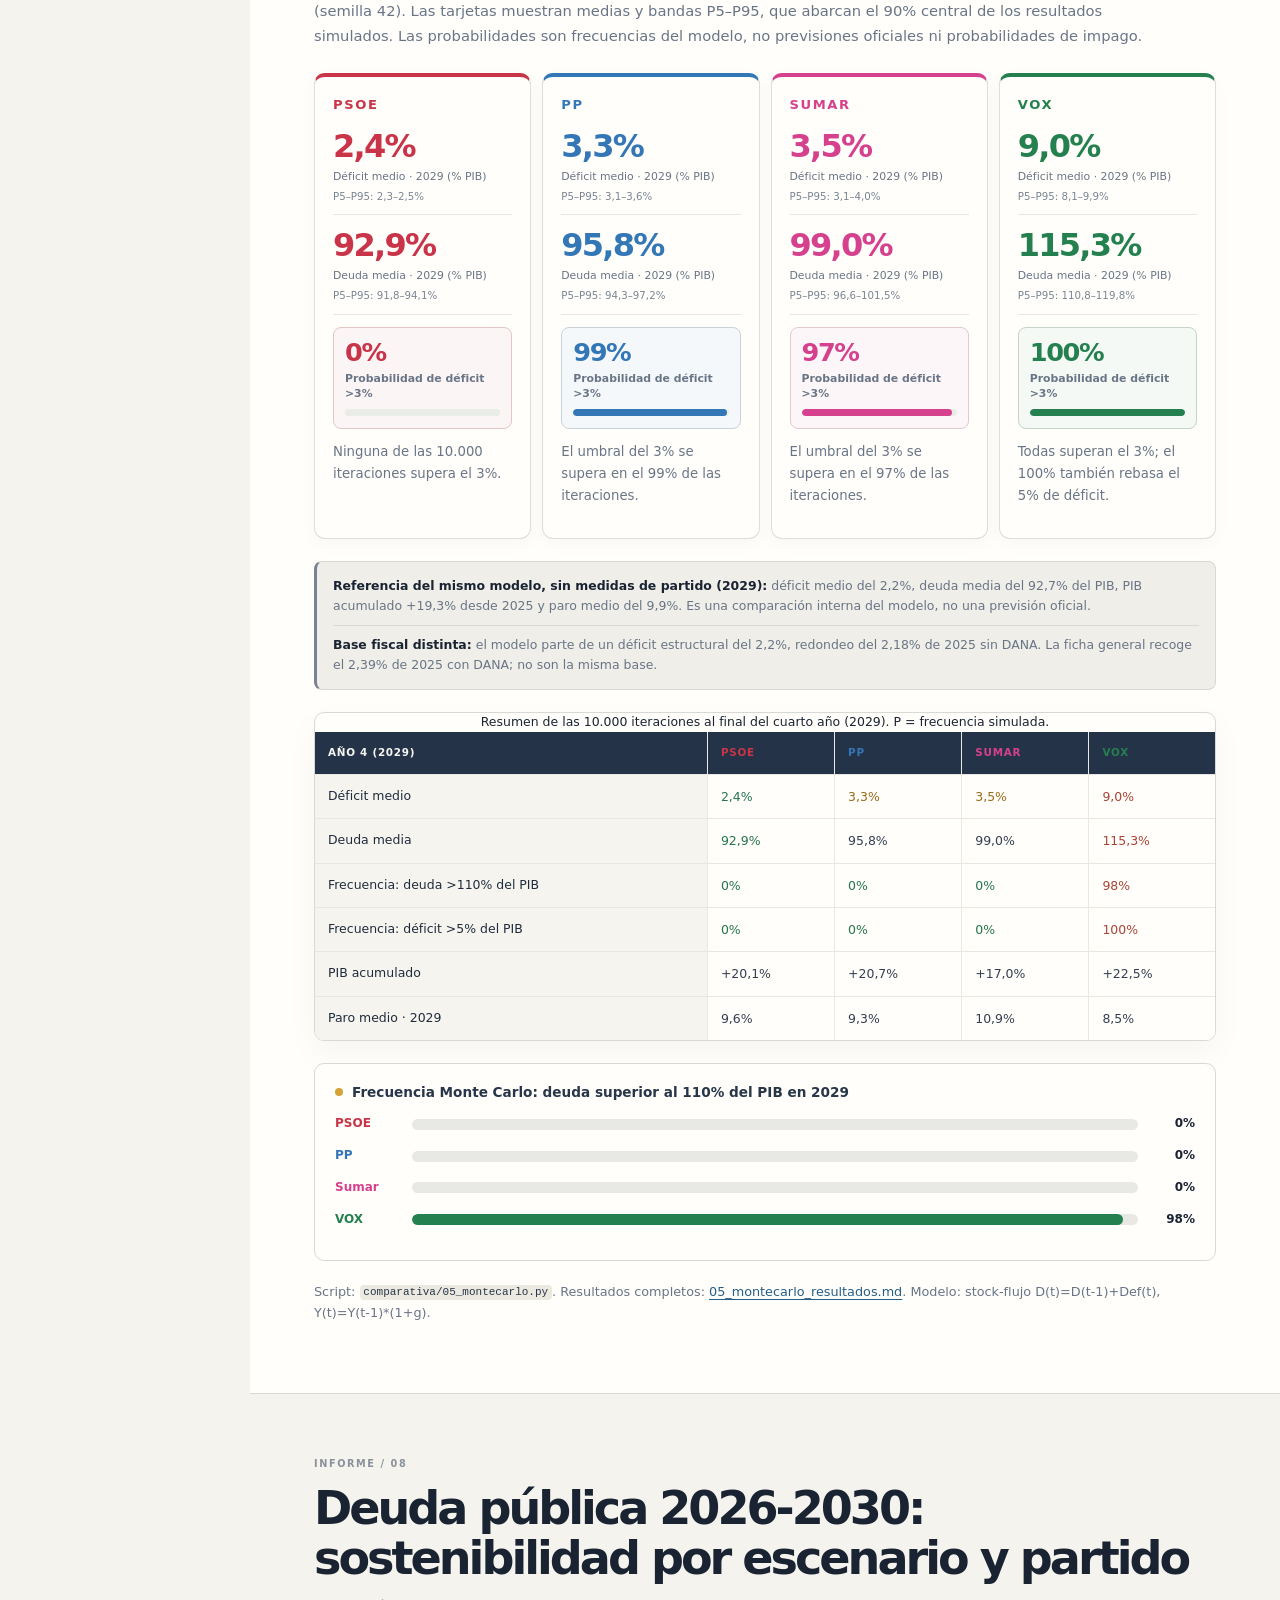
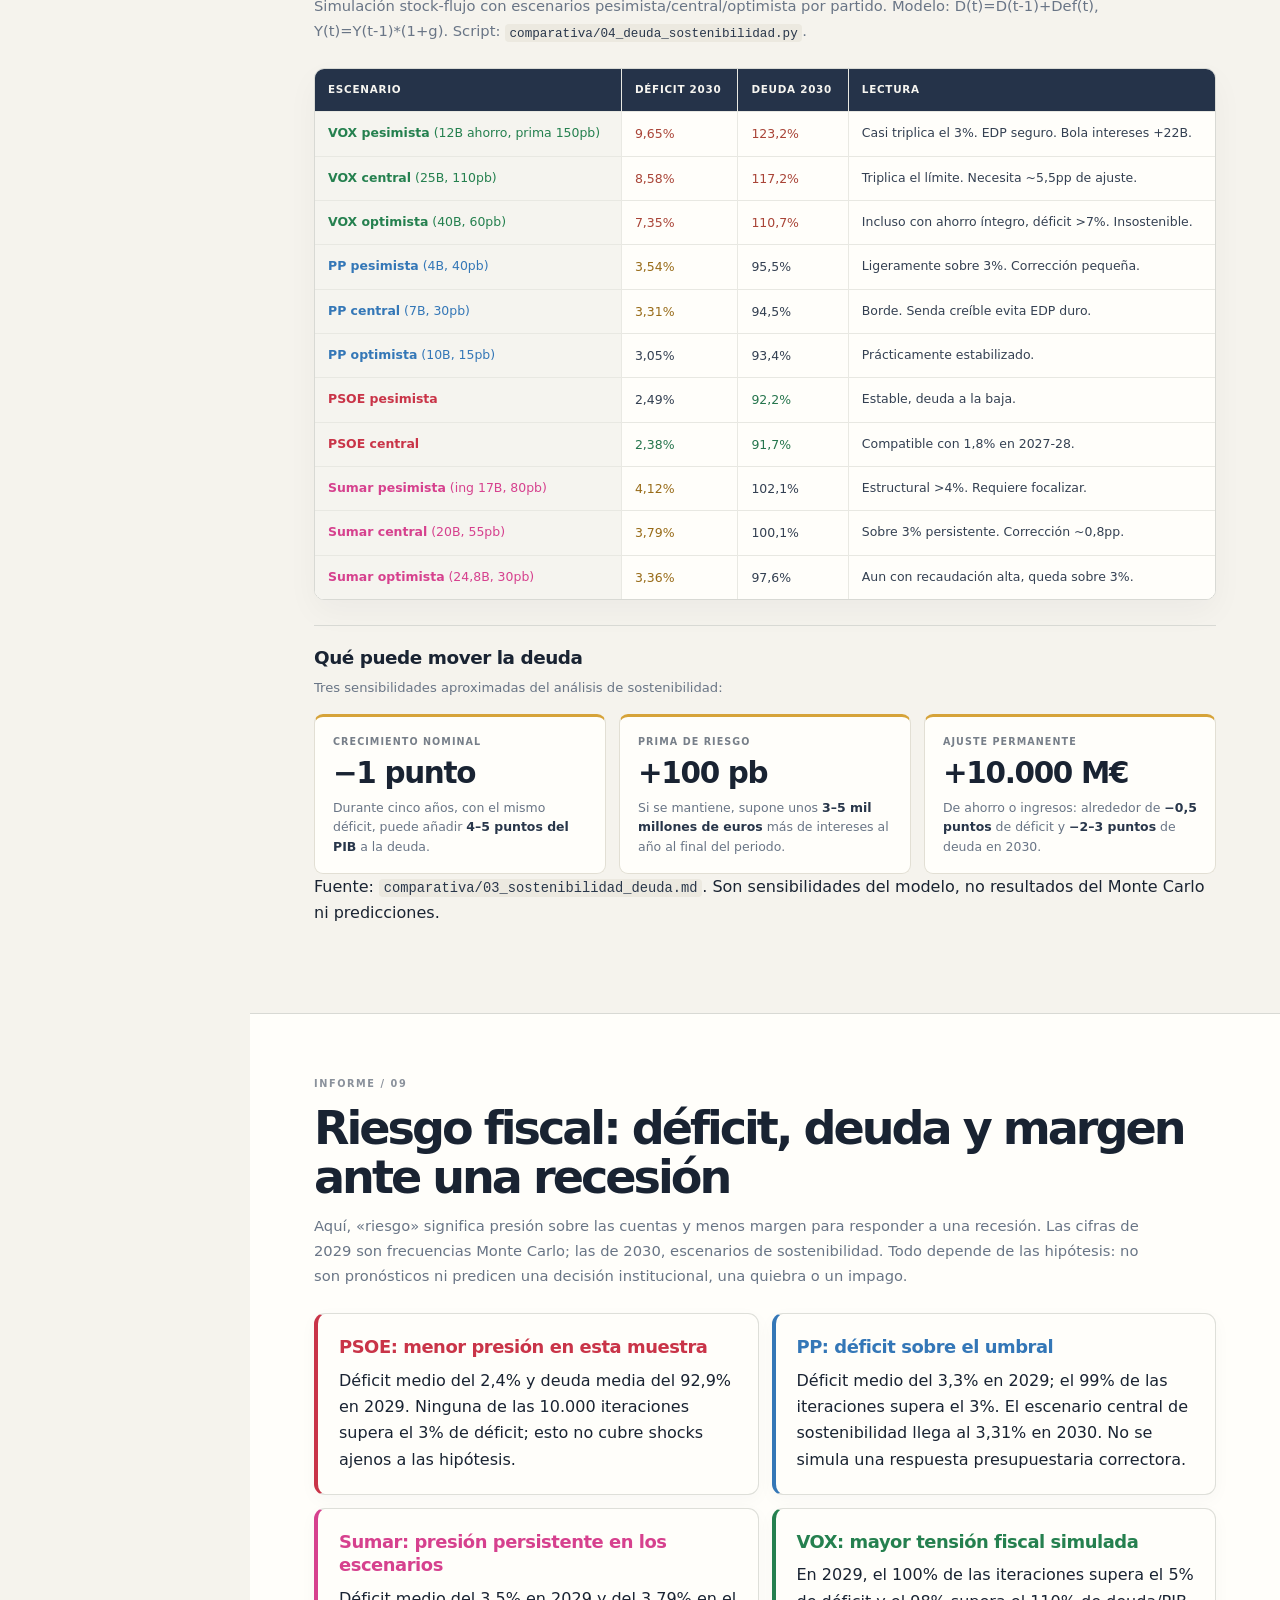
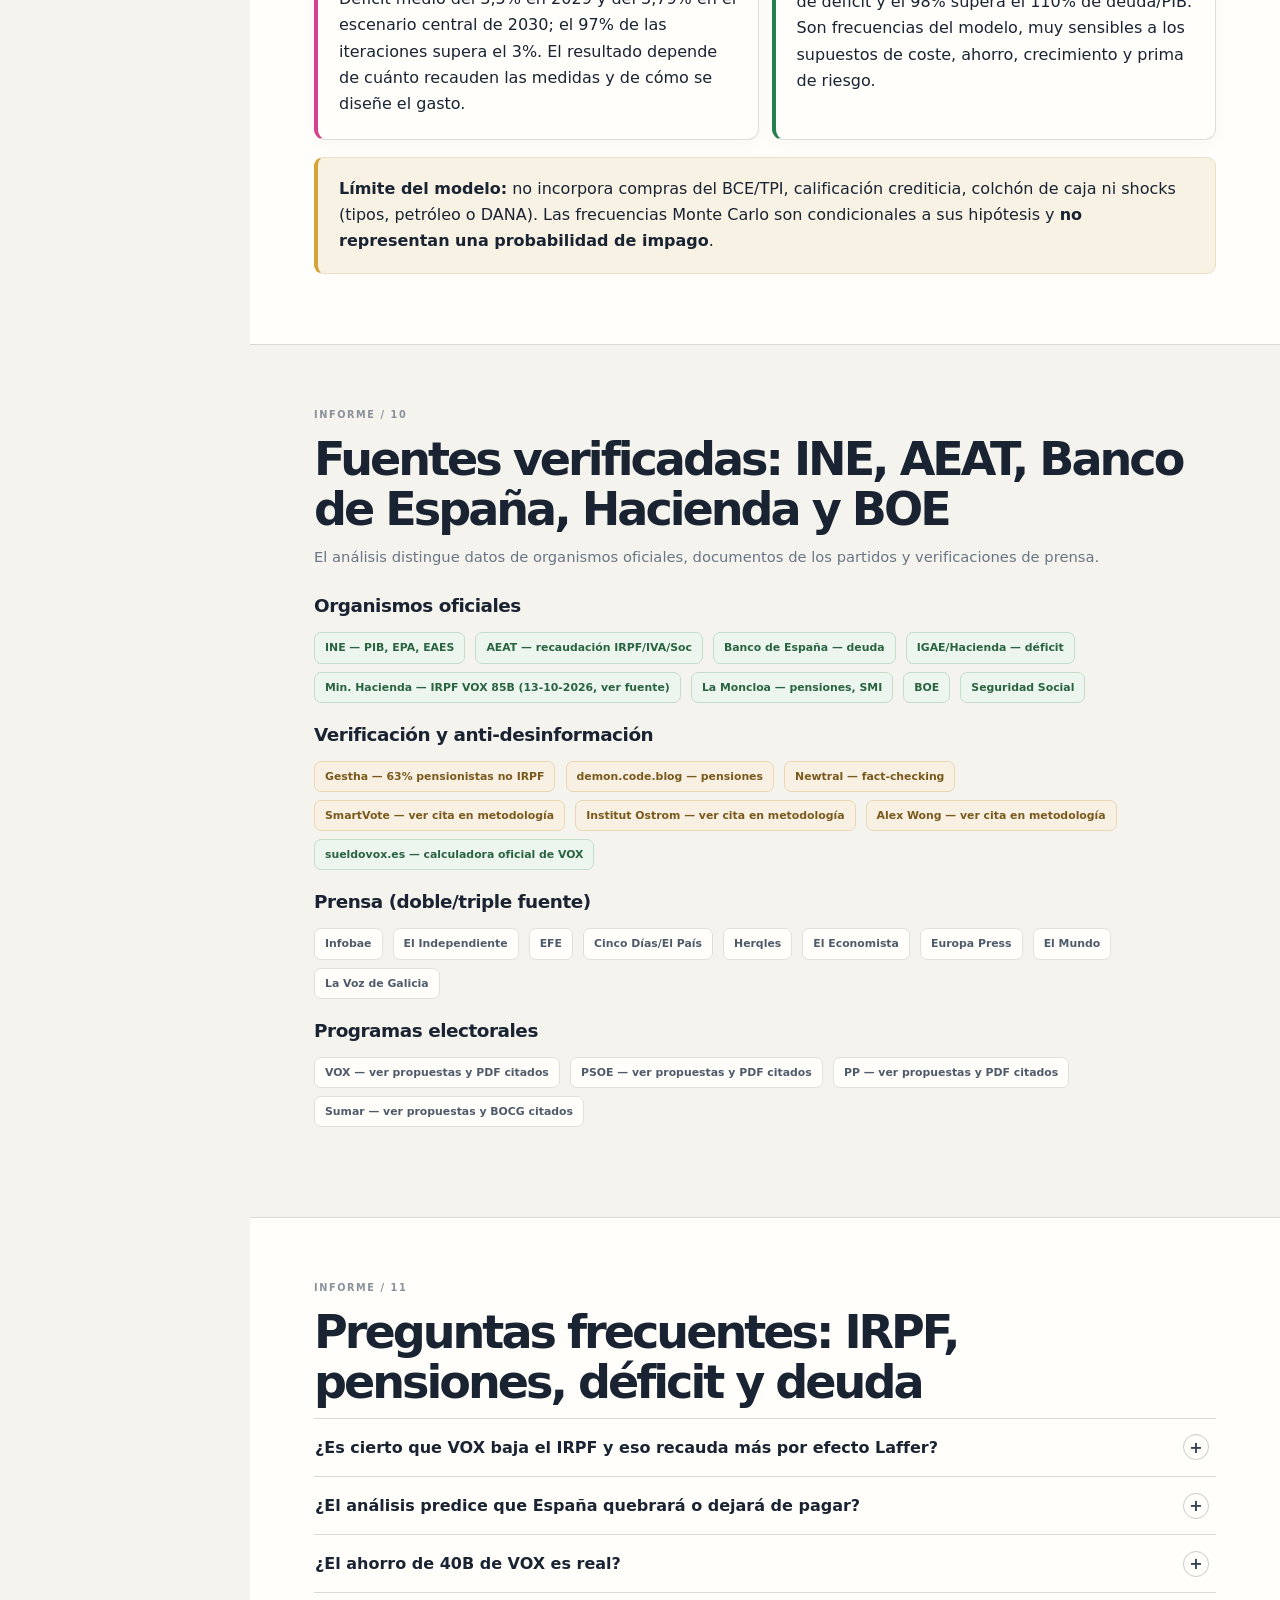
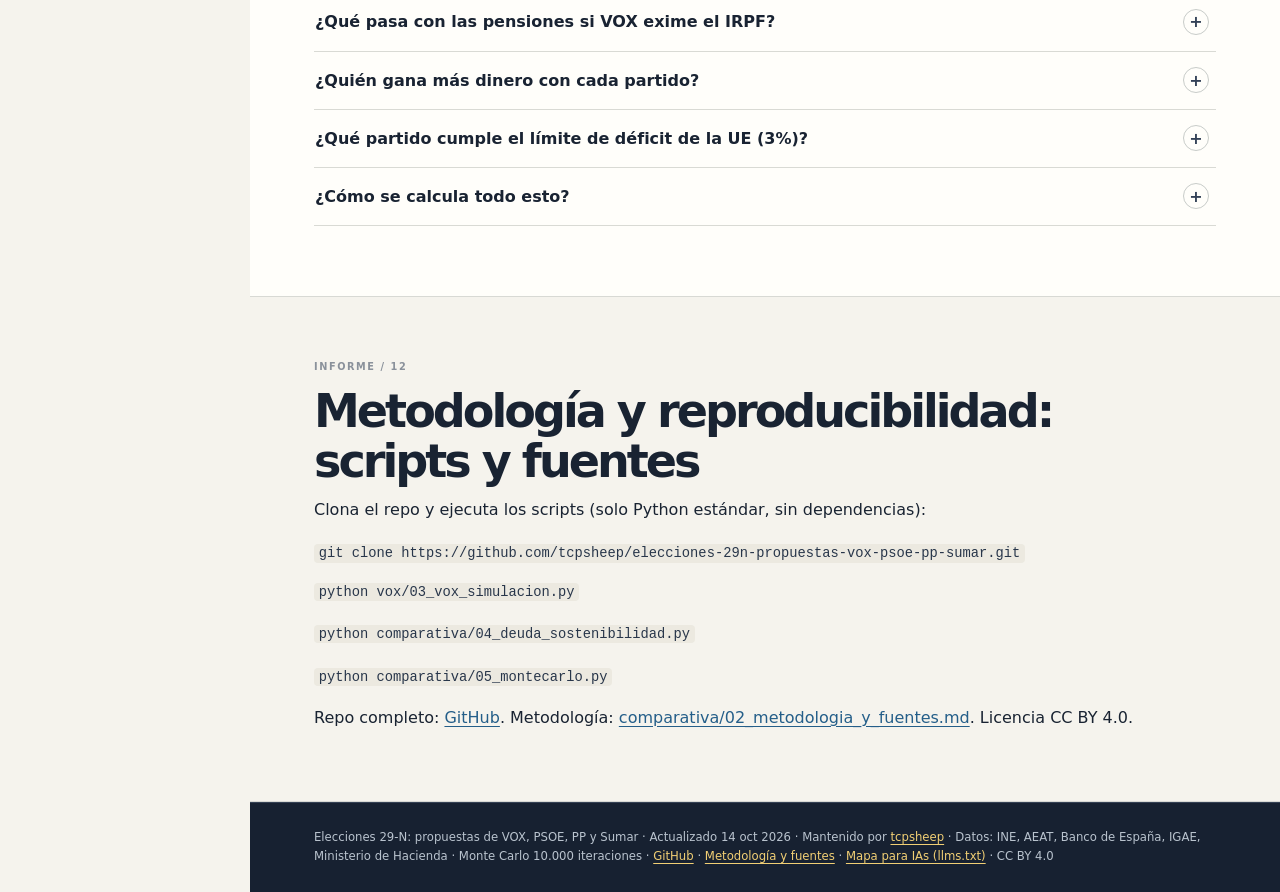
==== commit 46927975: "Corregir concordancia gramatical: la calculadora oficial de VOX" ====
--- a/docs/index.html
+++ b/docs/index.html
@@ -252,7 +252,7 @@
 <tr><td class="num">100.000€</td><td class="num">18.935€</td><td>Renta alta: gran ahorro.</td></tr>
 <tr><td class="num">1.000.000€</td><td class="num r">212.333€</td><td>Top 1%: ahorro masivo.</td></tr>
 </table></div>
-<p style="font-size:.8em;color:var(--muted)">Esto cascada a todo el análisis: <strong>merma 149B</strong> (no 104B), <strong>déficit 7,6-8,9%</strong> (no 5-6%), <strong>deuda 108-113%</strong> (no 104-107%). El <a href="https://www.sueldovox.es/">calculadora oficial de VOX</a> confirma que con SMI el ahorro de IRPF es 0€: el trabajador ya paga ~0€ por la reducción por trabajo (7.302€), mínimo personal (5,550€) y deducción SMI (590,89€, RDL 5/2026). VOX lo pone a 0€… pero ya lo estaba.</p>
+<p style="font-size:.8em;color:var(--muted)">Esto cascada a todo el análisis: <strong>merma 149B</strong> (no 104B), <strong>déficit 7,6-8,9%</strong> (no 5-6%), <strong>deuda 108-113%</strong> (no 104-107%). La <a href="https://www.sueldovox.es/">calculadora oficial de VOX</a> confirma que con SMI el ahorro de IRPF es 0€: el trabajador ya paga ~0€ por la reducción por trabajo (7.302€), mínimo personal (5,550€) y deducción SMI (590,89€, RDL 5/2026). VOX lo pone a 0€… pero ya lo estaba.</p>
 <div class="warn">
 <p style="font-size:.85em"><strong>Estimaciones previas que ya advertían:</strong></p>
 <ul style="font-size:.82em;margin-left:20px">
@@ -267,7 +267,7 @@
 <!-- ============ POR SALARIO ============ -->
 <section id="salario" class="reveal">
 <h2 class="sec-title"><span class="dot" style="background:var(--gold)"></span>Cómo te afecta según tu salario: IRPF, IVA y pensiones por sueldo</h2>
-<p class="sec-sub">IRPF verificado con el <a href="https://www.sueldovox.es/">calculadora oficial de VOX</a> (Programa Económico jun-2025, base del 29-N). IVA estimado por cesta de consumo. <strong>Nota clave</strong>: VOX dice "exento hasta 22.000€" pero el umbral se aplica al rendimiento neto (tras cotizaciones SS + 2.000€ gastos), no al bruto. En la práctica, quien cobra hasta <strong>~25.300€ brutos</strong> paga 0€ IRPF con VOX (sueldovox.es confirma: 25.000€ → 0€).</p>
+<p class="sec-sub">IRPF verificado con la <a href="https://www.sueldovox.es/">calculadora oficial de VOX</a> (Programa Económico jun-2025, base del 29-N). IVA estimado por cesta de consumo. <strong>Nota clave</strong>: VOX dice "exento hasta 22.000€" pero el umbral se aplica al rendimiento neto (tras cotizaciones SS + 2.000€ gastos), no al bruto. En la práctica, quien cobra hasta <strong>~25.300€ brutos</strong> paga 0€ IRPF con VOX (sueldovox.es confirma: 25.000€ → 0€).</p>
 <div class="table-wrap" role="region" aria-label="Tabla de datos; desplazamiento horizontal disponible" tabindex="0"><table class="sal-table">
 <tr><th>Renta anual</th><th style="color:var(--vox)">VOX (IRPF + IVA)</th><th style="color:var(--pp)">PP</th><th style="color:var(--psoe)">PSOE</th><th style="color:var(--sumar)">Sumar</th></tr>
 <tr><td class="num">16.500€ (SMI)</td><td class="num r"><strong>0€</strong> IRPF¹ + ~500€ IVA = <strong>~500€</strong></td><td class="num">+200-400€ (IVA; IRPF ~0€)</td><td class="num">+518€ salario</td><td class="num">+300-500€ sin hijos · +5.000+ con hijos</td></tr>
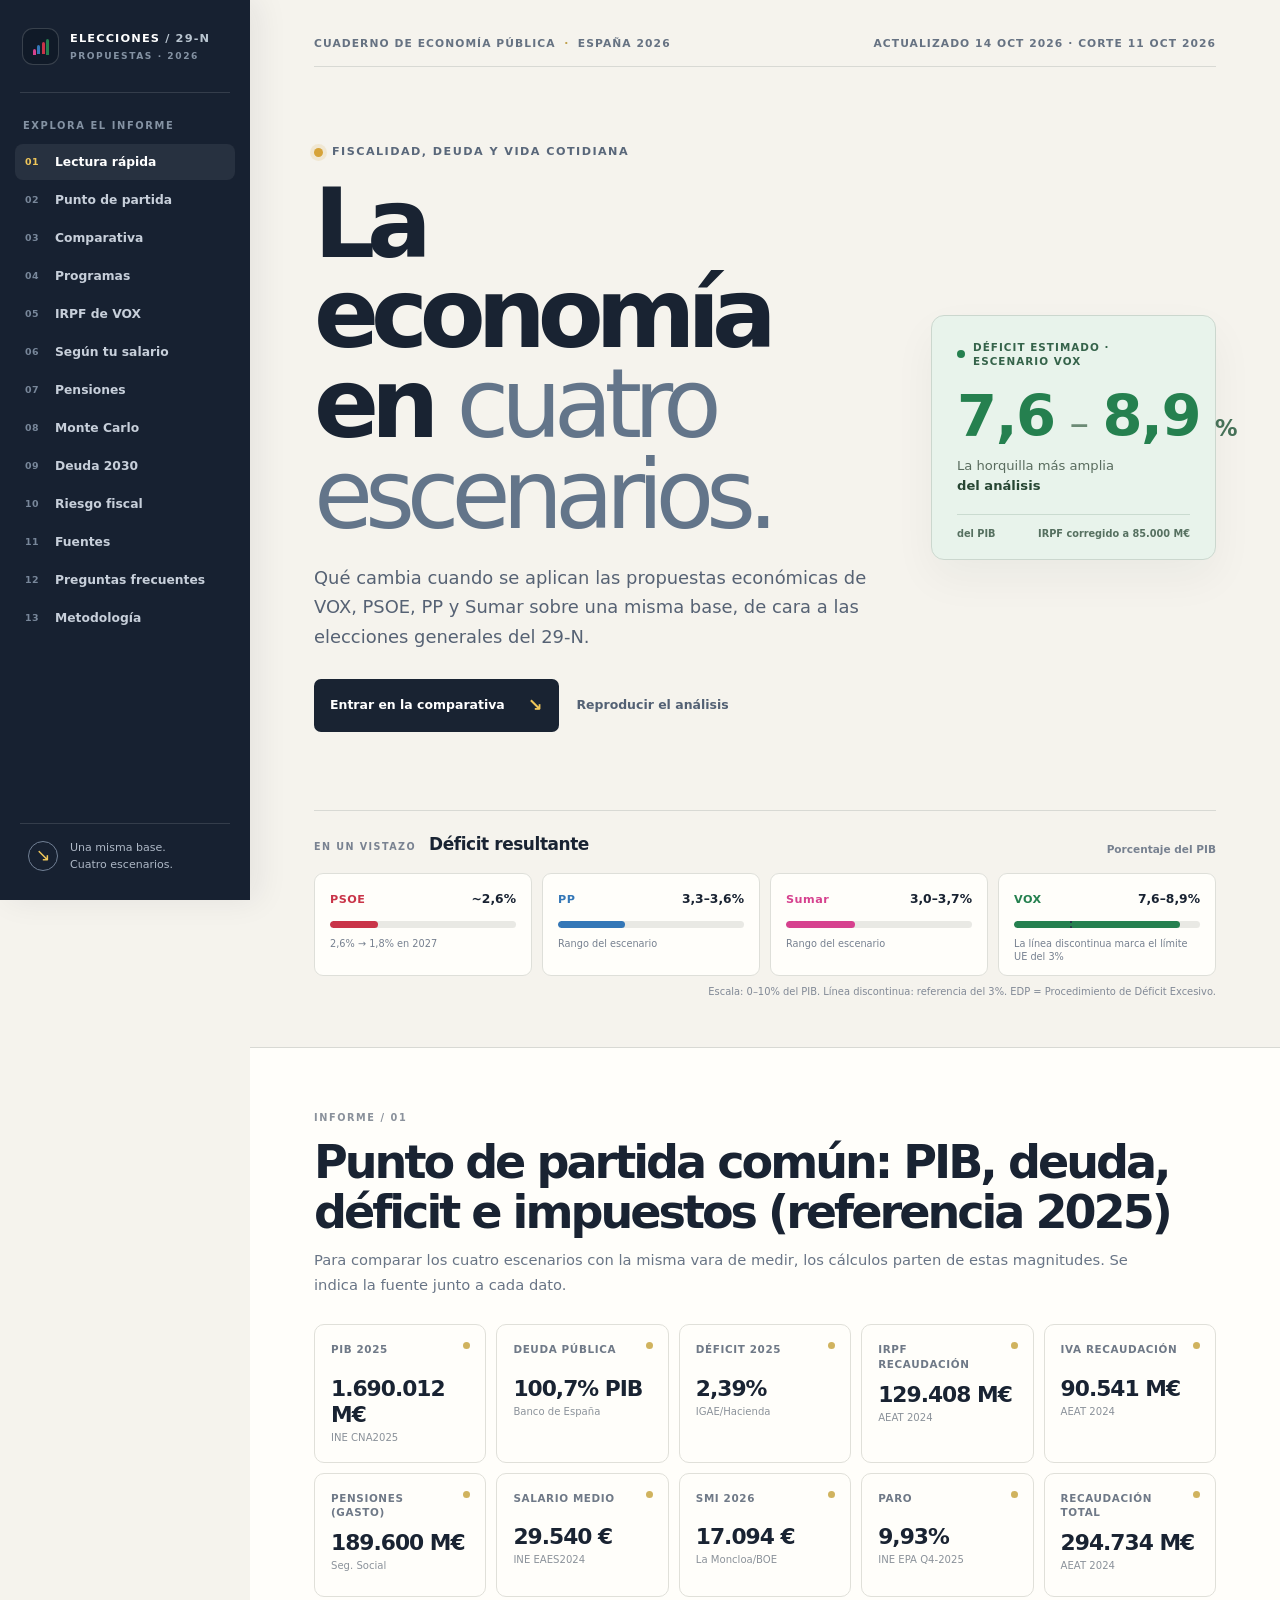
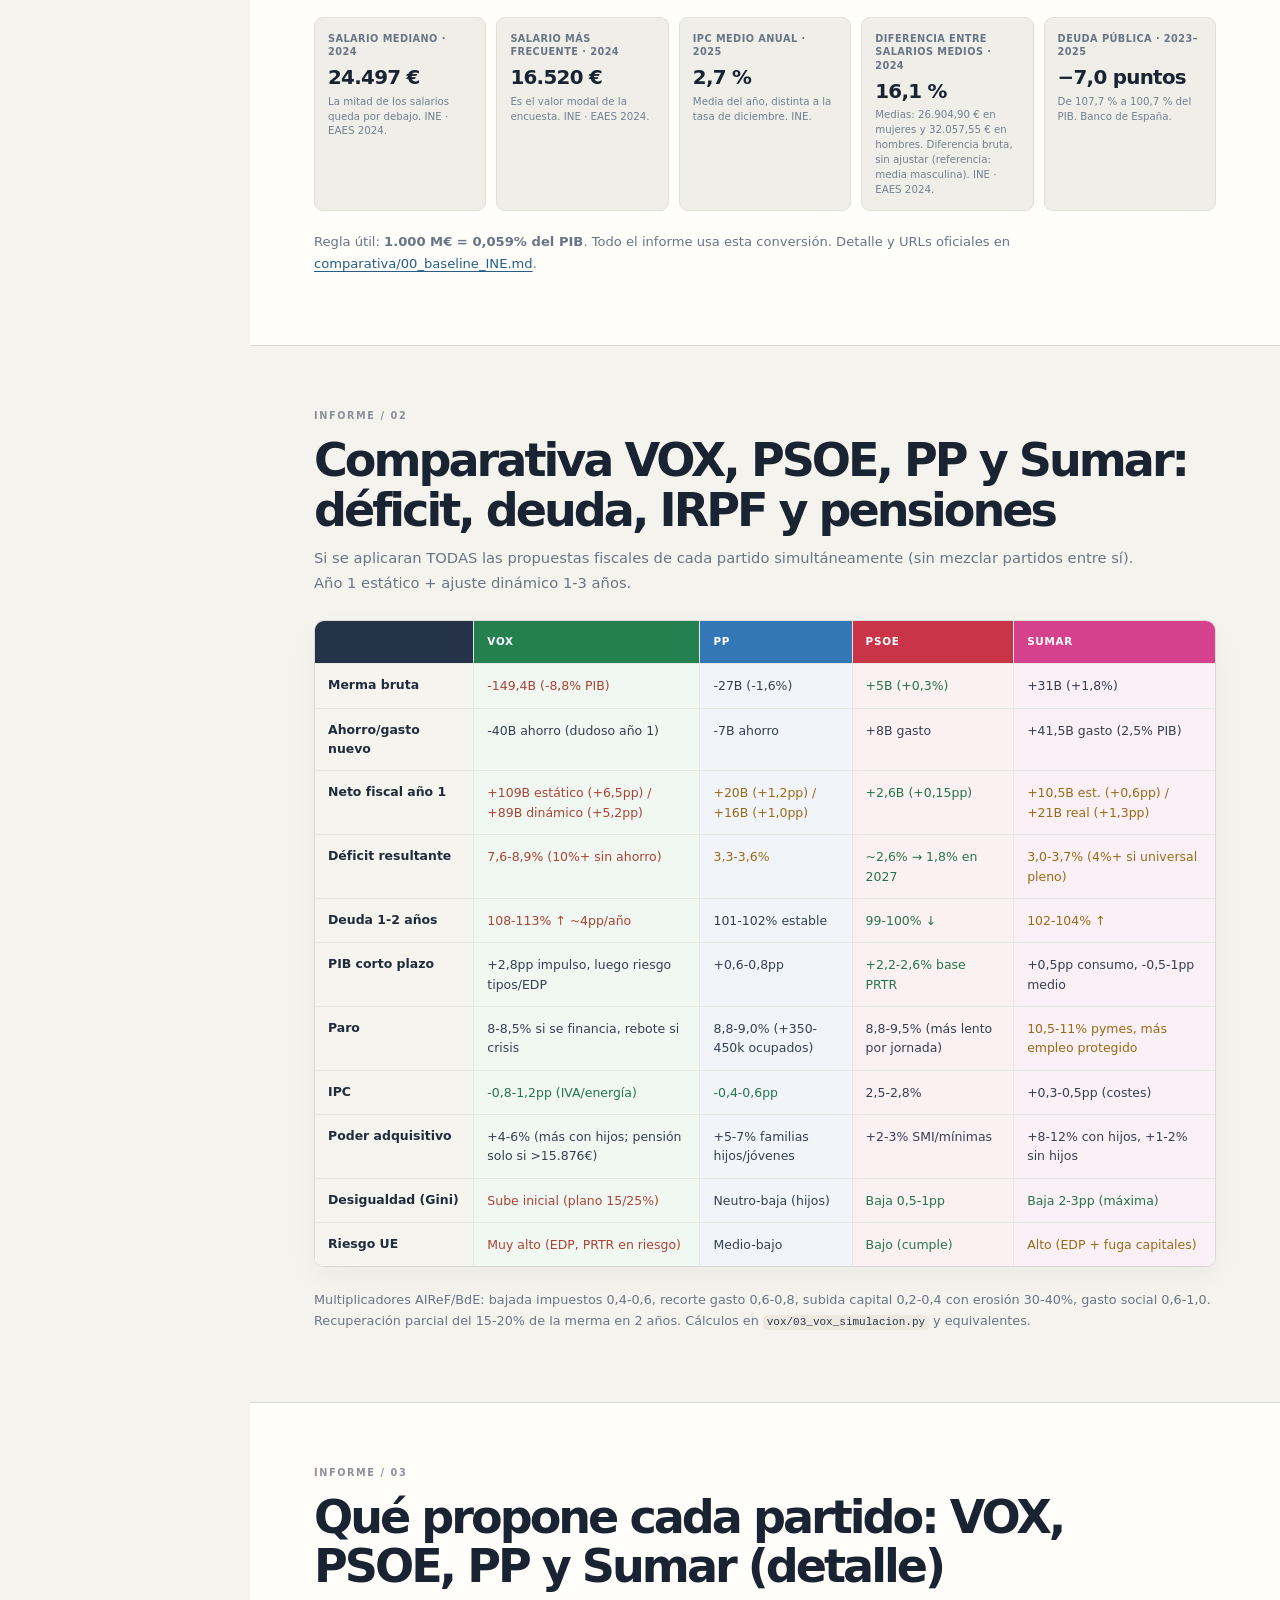
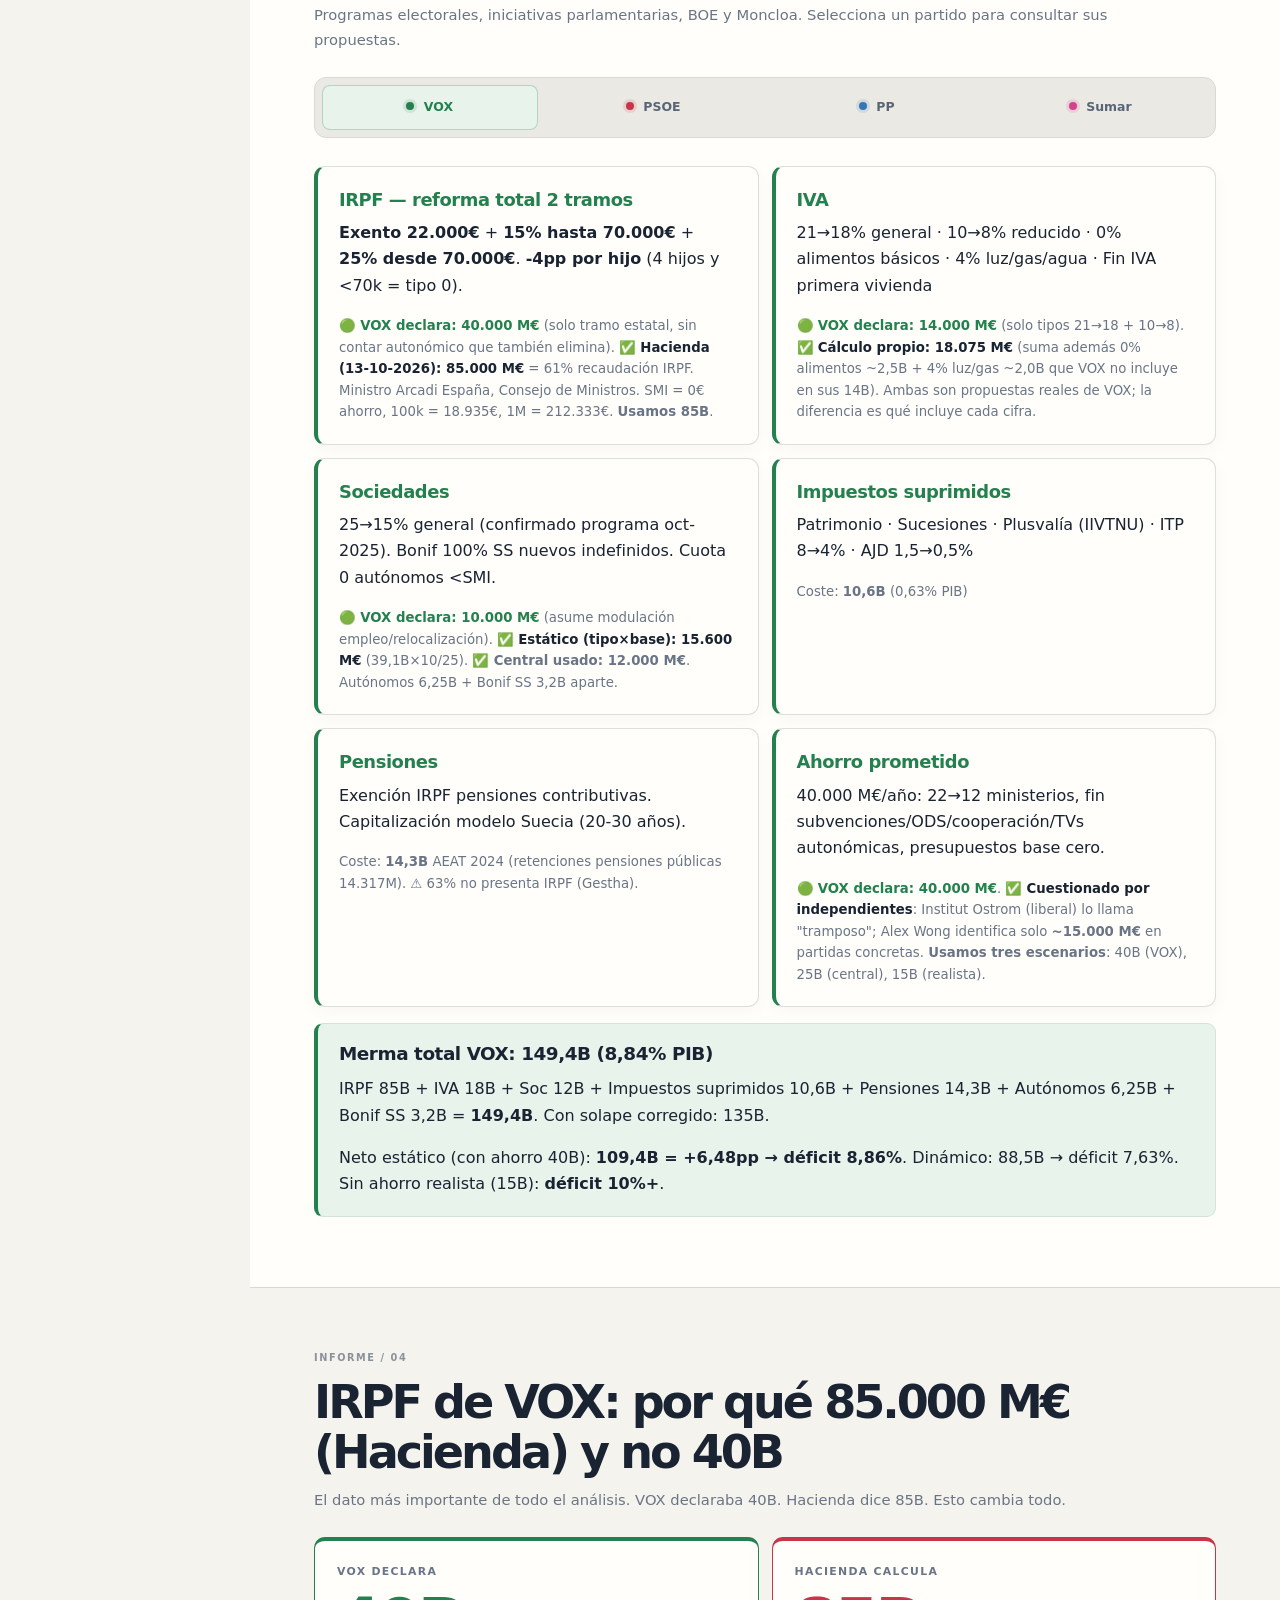
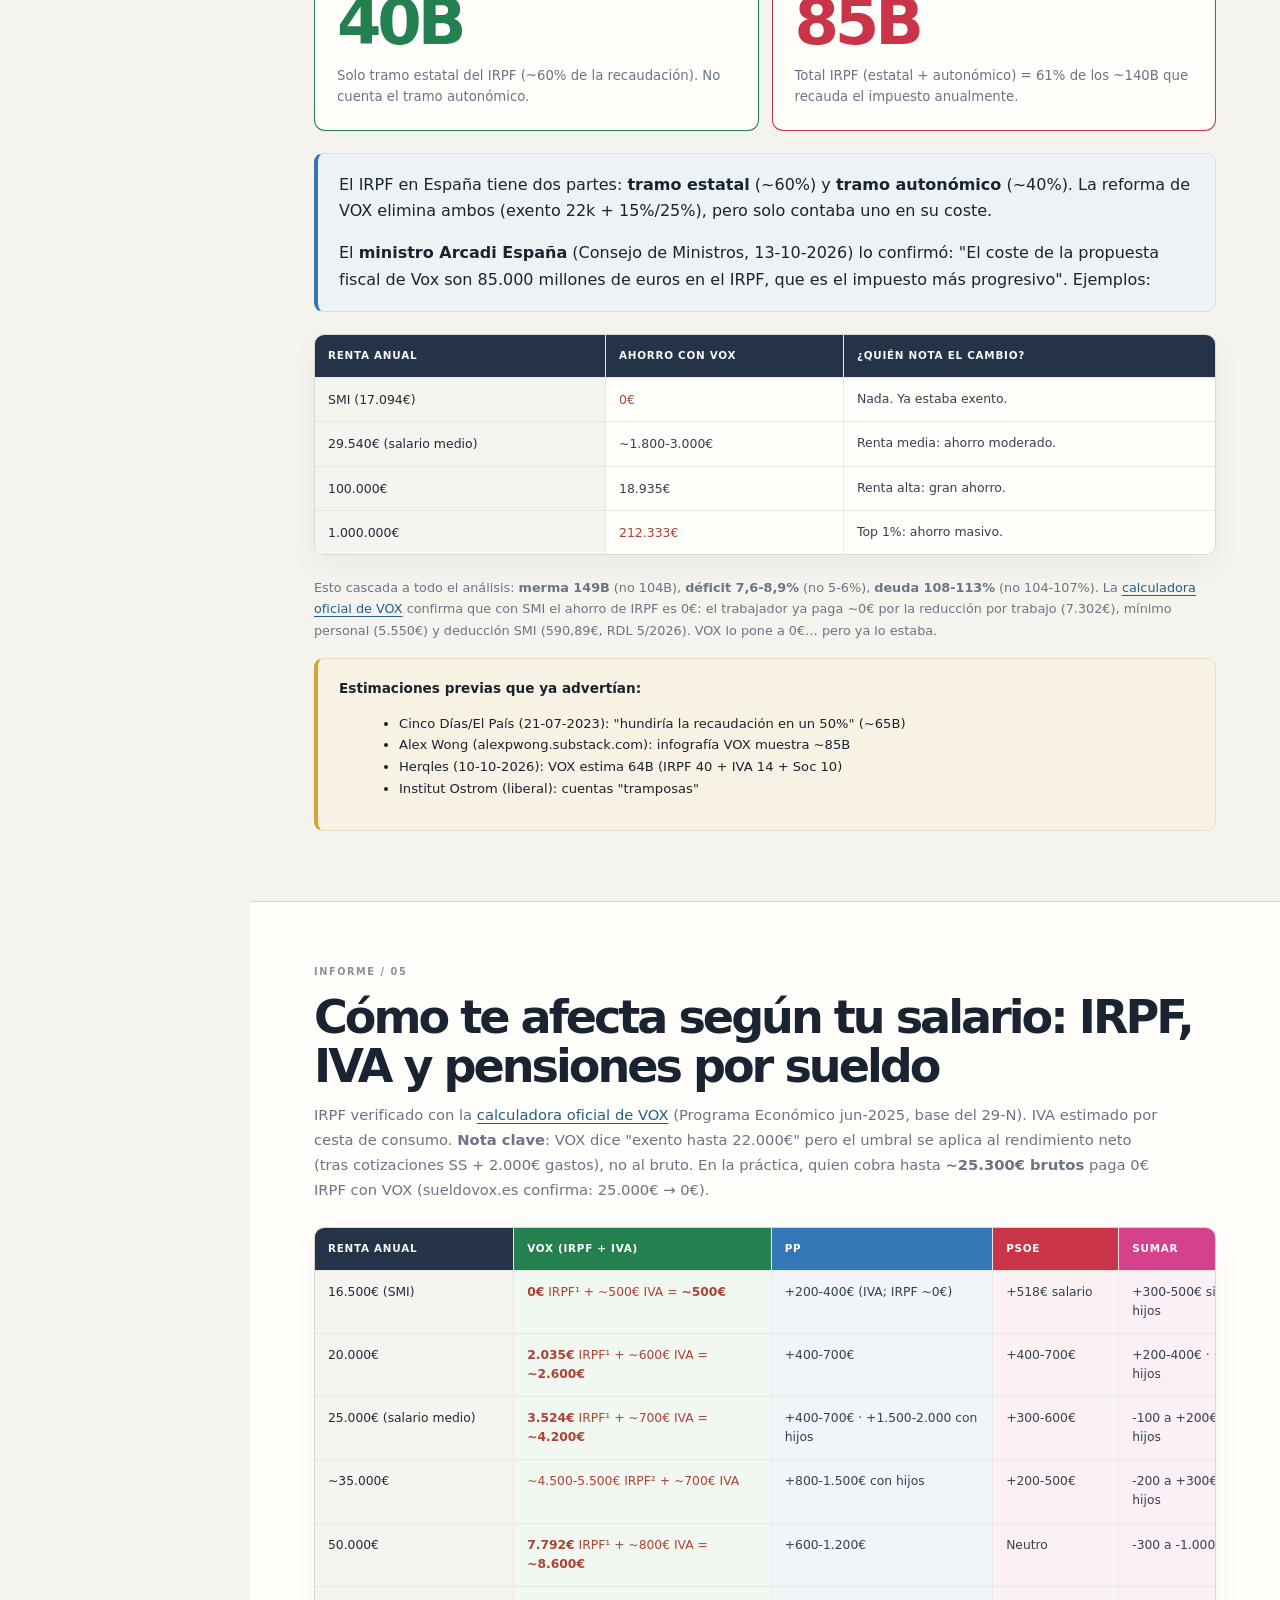
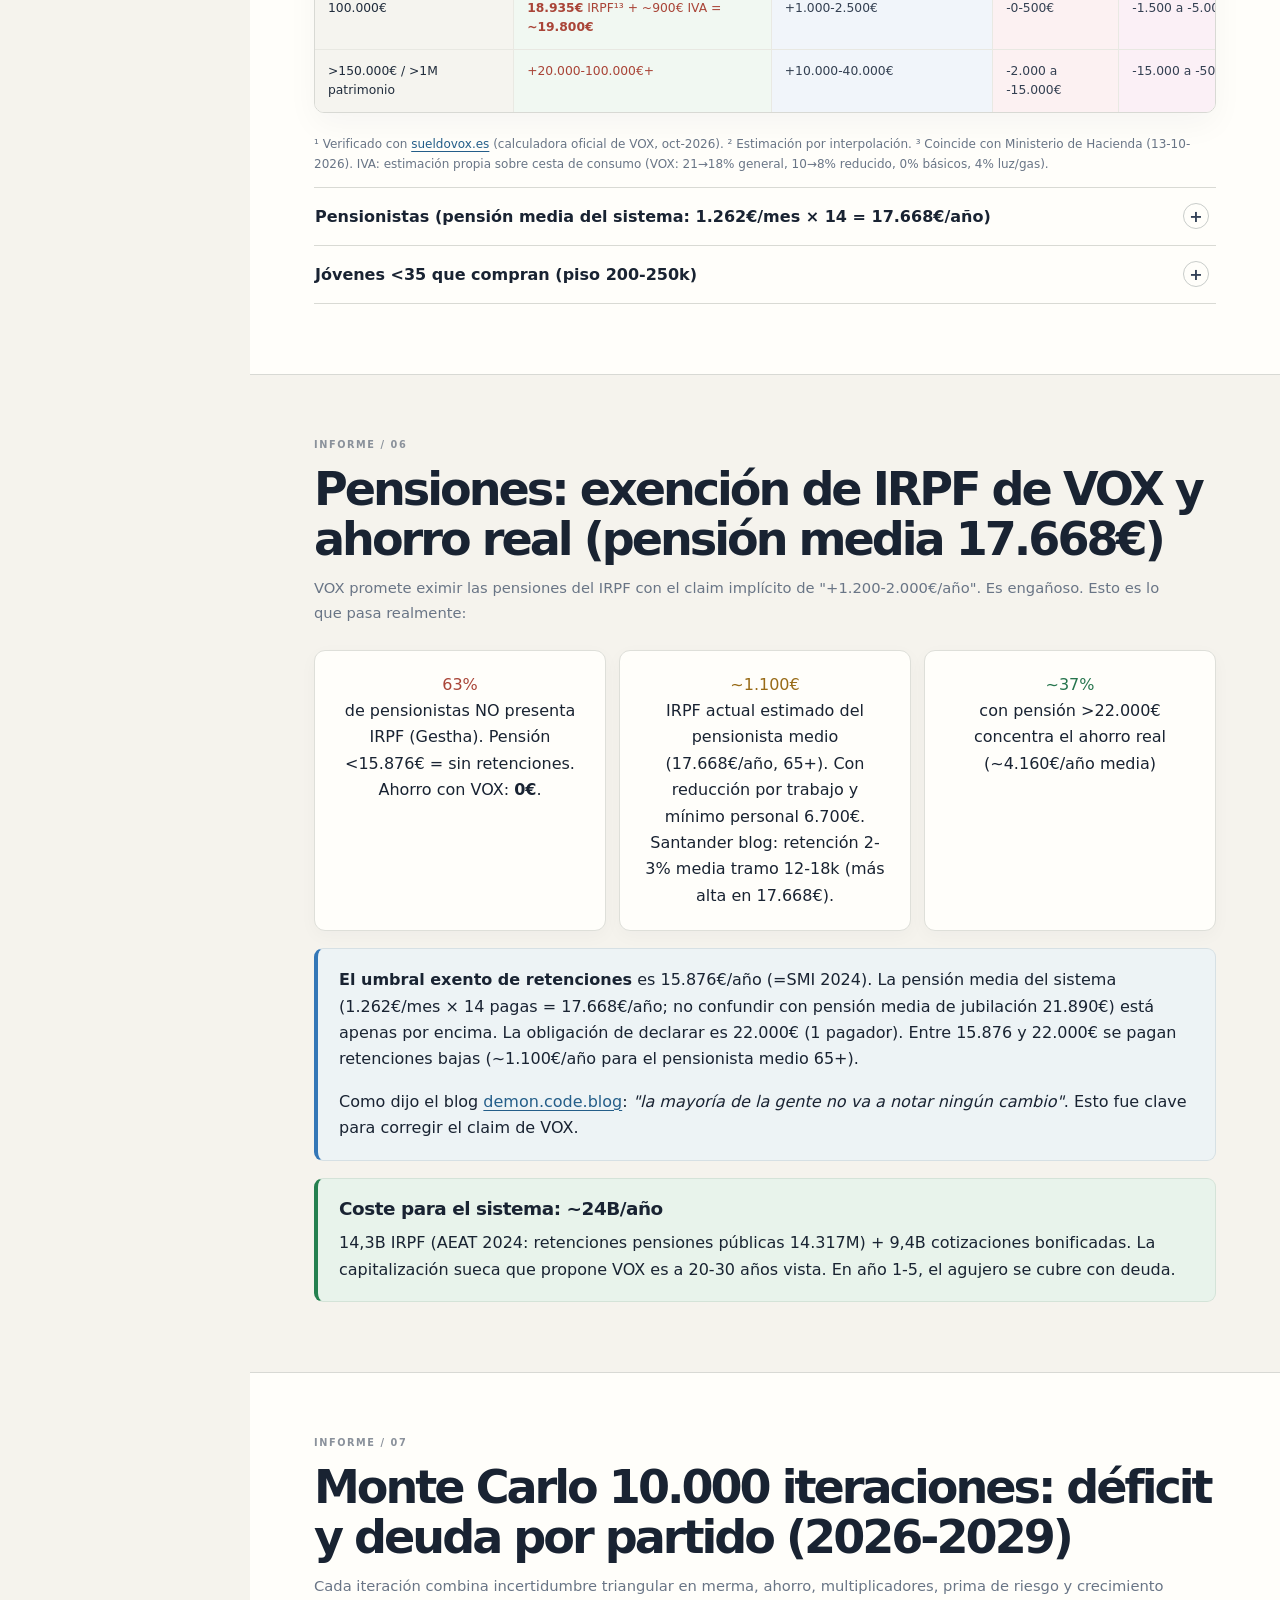
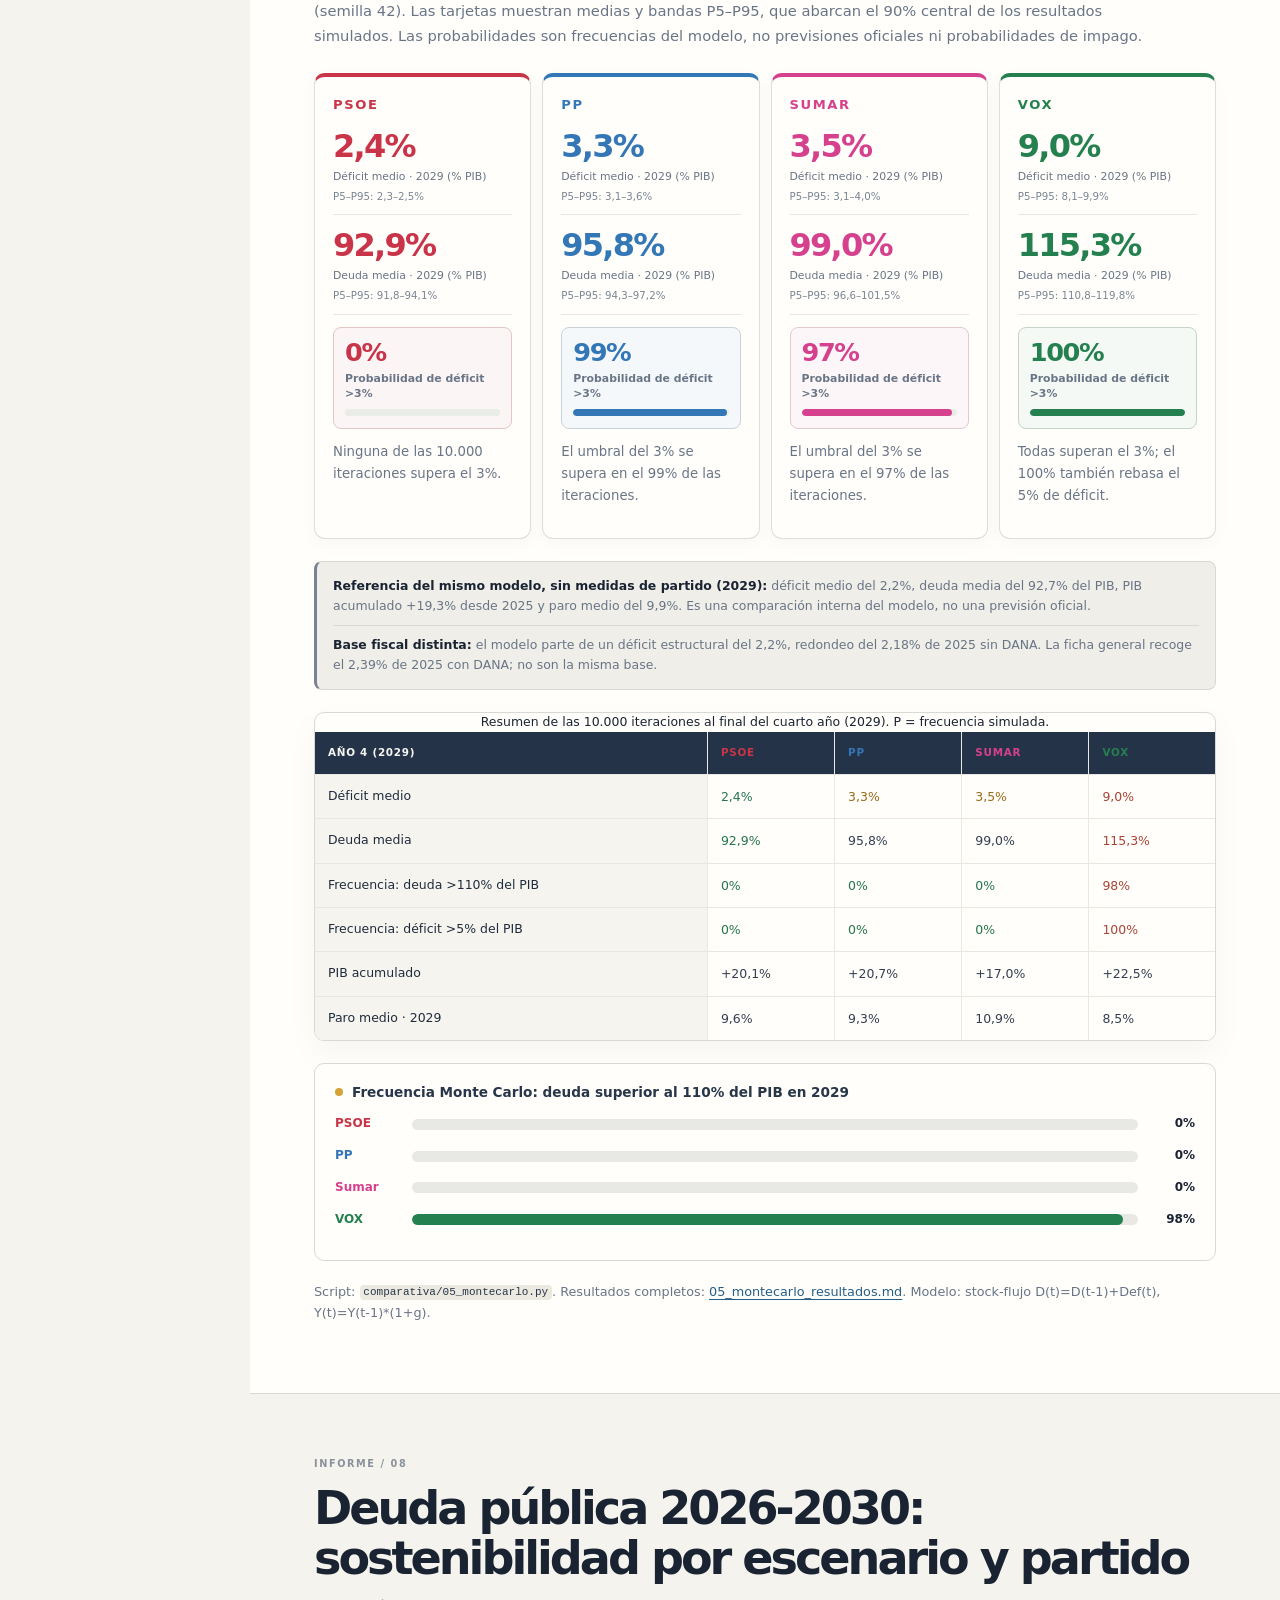
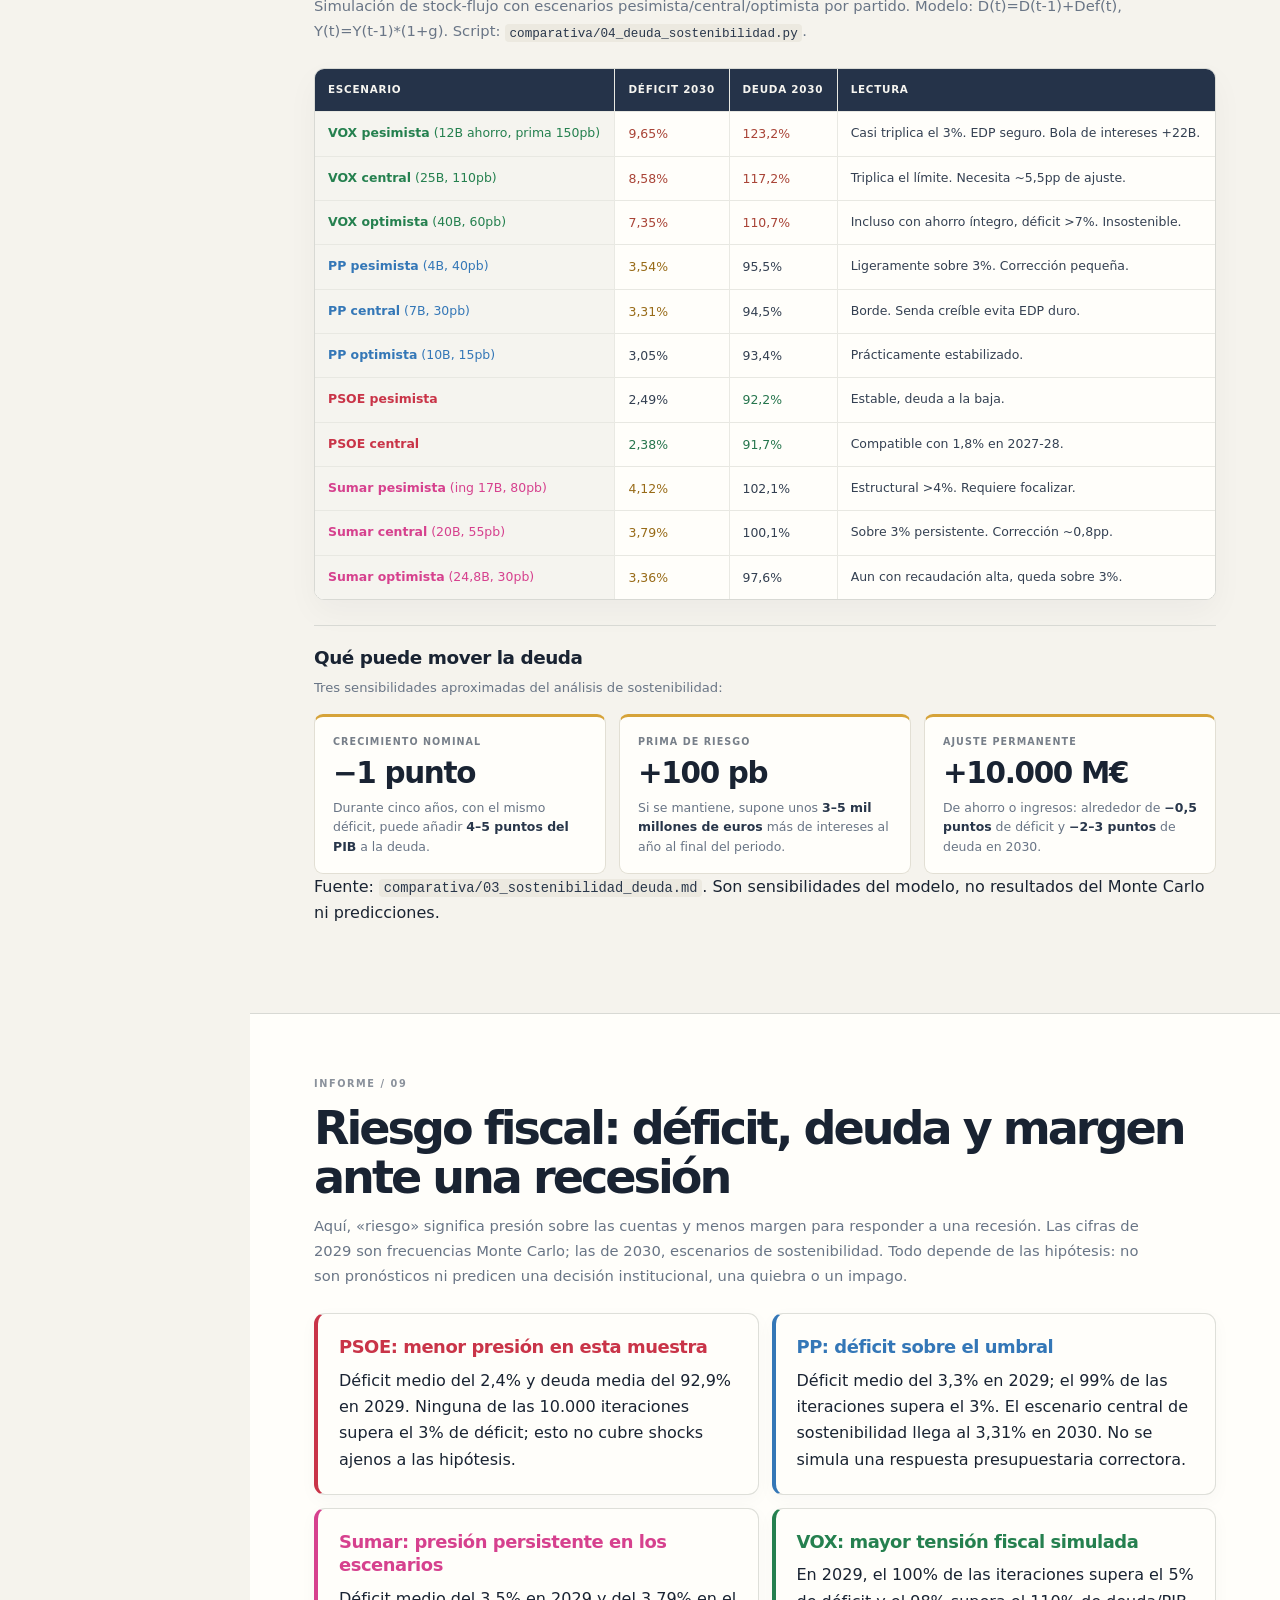
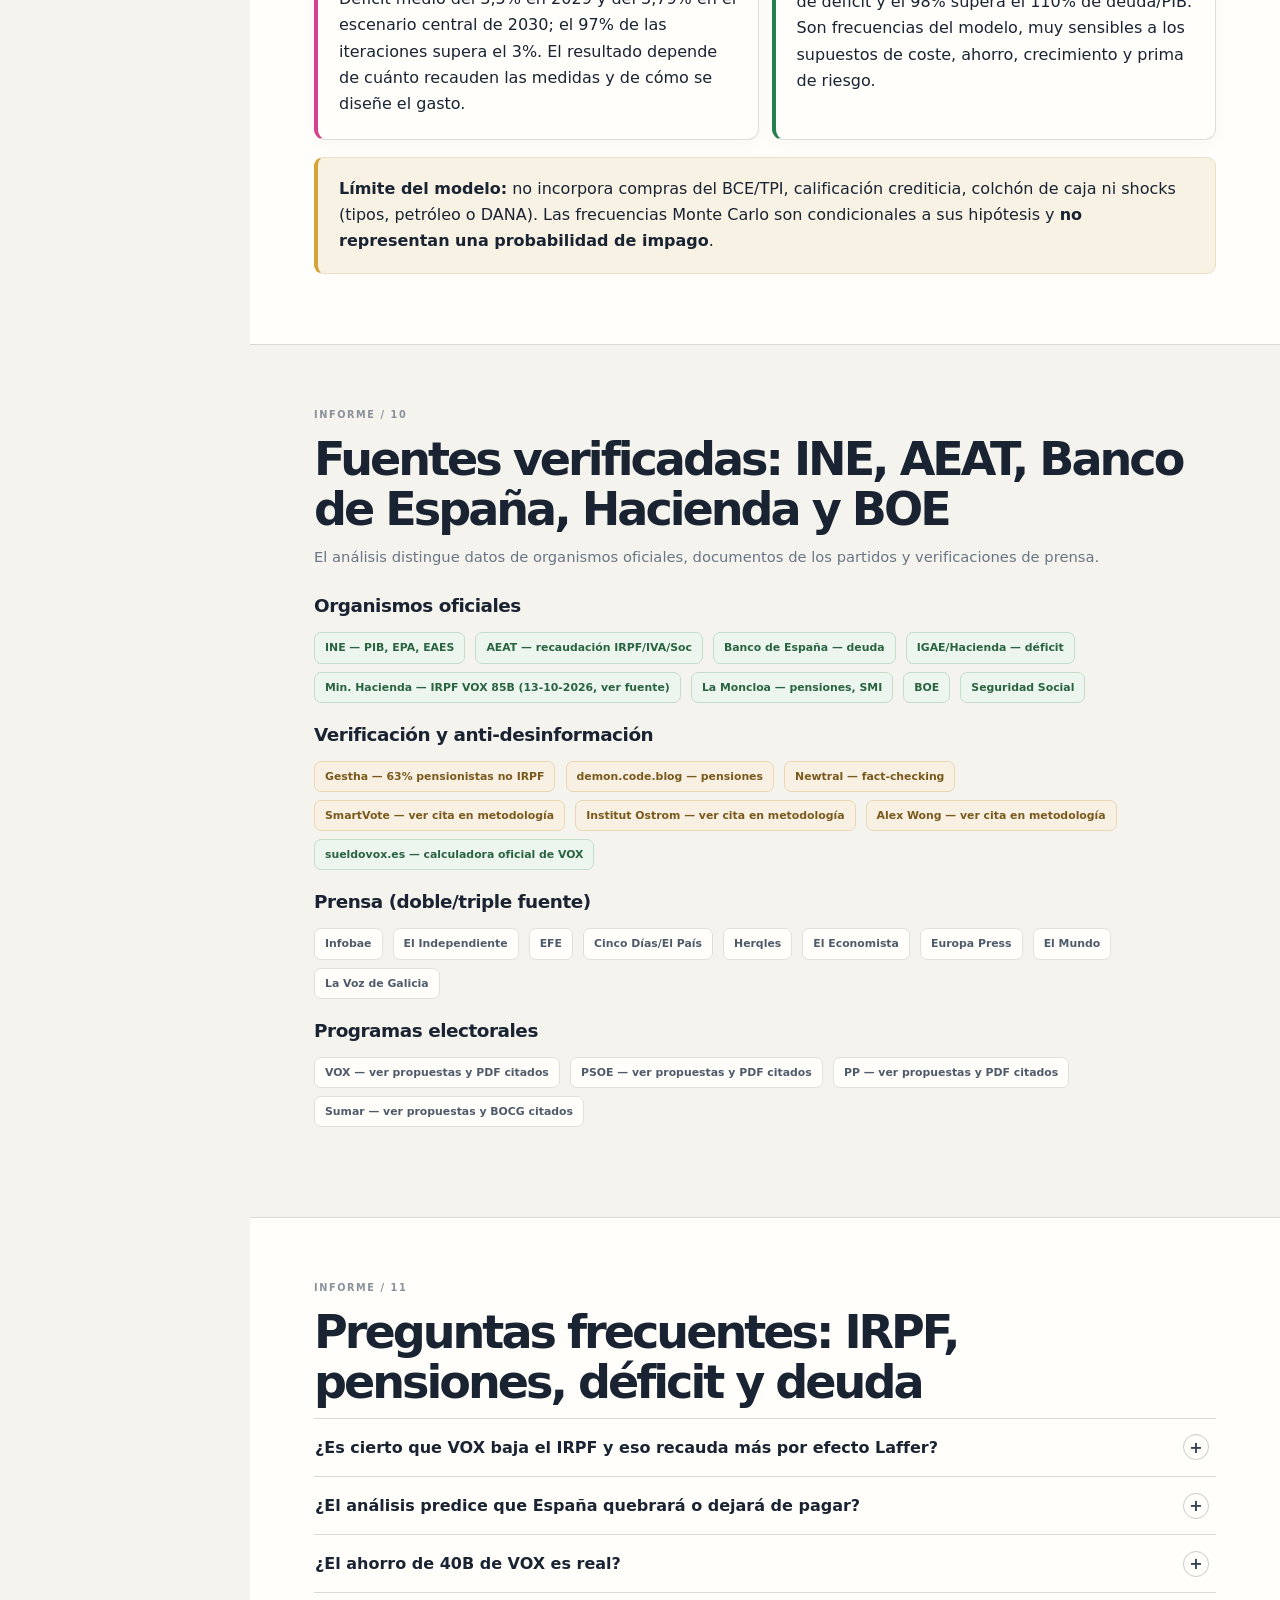
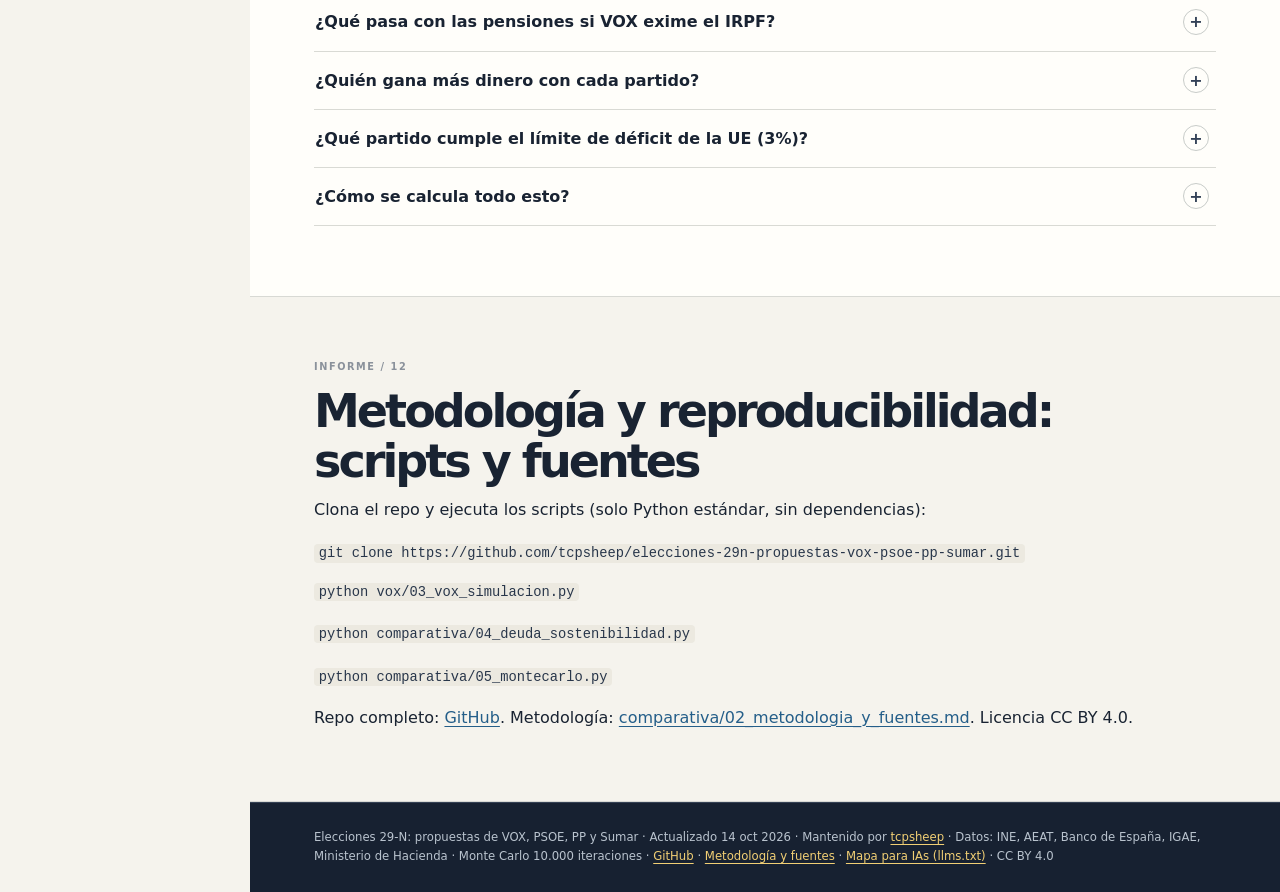
==== commit 2450a120: "Corregir gramatica y tildes en web, README y docs (Monte Carlo regenerado sin cambios numericos)" ====
--- a/docs/index.html
+++ b/docs/index.html
@@ -129,7 +129,7 @@
 <tr><td><strong>Desigualdad (Gini)</strong></td><td class="num r">Sube inicial (plano 15/25%)</td><td class="num">Neutro-baja (hijos)</td><td class="num g">Baja 0,5-1pp</td><td class="num g">Baja 2-3pp (máxima)</td></tr>
 <tr><td><strong>Riesgo UE</strong></td><td class="num r">Muy alto (EDP, PRTR en riesgo)</td><td class="num">Medio-bajo</td><td class="num g">Bajo (cumple)</td><td class="num y">Alto (EDP + fuga capitales)</td></tr>
 </table></div>
-<p style="font-size:.8em;color:var(--muted)">Multiplicadores AIReF/BdE: bajada impuestos 0,4-0,6, recorte gasto 0,6-0,8, subida capital 0,2-0,4 con erosión 30-40%, gasto social 0,6-1,0. Recuperación parcial 15-20% merma en 2 años. Cálculos en <code>vox/03_vox_simulacion.py</code> y equivalentes.</p>
+<p style="font-size:.8em;color:var(--muted)">Multiplicadores AIReF/BdE: bajada impuestos 0,4-0,6, recorte gasto 0,6-0,8, subida capital 0,2-0,4 con erosión 30-40%, gasto social 0,6-1,0. Recuperación parcial del 15-20% de la merma en 2 años. Cálculos en <code>vox/03_vox_simulacion.py</code> y equivalentes.</p>
 </section>
 
 <!-- ============ PARTIDOS ============ -->
@@ -188,11 +188,11 @@
 <div class="tab-panel" id="panel-psoe" role="tabpanel" aria-labelledby="tab-psoe" tabindex="0">
 <div class="grid2">
 <div class="card" style="border-left:3px solid var(--psoe)"><h3 style="color:var(--psoe)">IRPF</h3><p>Mínimo exento en SMI. Tramo ahorro >300k al 30%.</p><p class="desc">Prácticamente aplicado ya.</p></div>
-<div class="card" style="border-left:3px solid var(--psoe)"><h3 style="color:var(--psoe)">IVA</h3><p>Alimentos básicos 0-2% transitorio. Aceite oliva 4% permanente.</p></div>
+<div class="card" style="border-left:3px solid var(--psoe)"><h3 style="color:var(--psoe)">IVA</h3><p>Alimentos básicos 0-2% transitorio. Aceite de oliva 4% permanente.</p></div>
 <div class="card" style="border-left:3px solid var(--psoe)"><h3 style="color:var(--psoe)">Sociedades</h3><p>Mínimo 15% grupos >750M. Rebaja pymes. Impuestos banca y energéticas permanentes.</p></div>
 <div class="card" style="border-left:3px solid var(--psoe)"><h3 style="color:var(--psoe)">SMI/Pensiones</h3><p>SMI 1.221×14 = 17.094€ (exento IRPF). Pensiones +2,7% (+7%/+11,4% mínimas).</p></div>
 <div class="card" style="border-left:3px solid var(--psoe)"><h3 style="color:var(--psoe)">Vivienda</h3><p>Plan 7.000M 2026-2030. Aval ICO 20-25%. Bono Joven 250×24. Ley 12/2023.</p></div>
-<div class="card" style="border-left:3px solid var(--psoe)"><h3 style="color:var(--psoe)">Empleo</h3><p>Jornada 40→36h antes 2030 (Forbes oct-2026; legal hoy 40h). PRTR 77.000M (76% MRR ejecutado).</p></div>
+<div class="card" style="border-left:3px solid var(--psoe)"><h3 style="color:var(--psoe)">Empleo</h3><p>Jornada 40→36h antes de 2030 (Forbes oct-2026; legal hoy 40h). PRTR 77.000M (76% MRR ejecutado).</div>
 </div>
 <div class="info" style="margin-top:16px"><p><strong>Neto fiscal: +2,6B (+0,15pp)</strong>. Déficit ~2,6% → 1,8% en 2027. Deuda baja por PIB nominal. Es el escenario inercial: ya está en vigor al 60-70%.</p></div>
 </div>
@@ -200,7 +200,7 @@
 <!-- PP PANEL -->
 <div class="tab-panel" id="panel-pp" role="tabpanel" aria-labelledby="tab-pp" tabindex="0">
 <div class="grid2">
-<div class="card" style="border-left:3px solid var(--pp)"><h3 style="color:var(--pp)">IRPF</h3><p>Deflactar <40.000€. Duplicar mínimos hijos (2.400→4.800 1º, hasta 9.000 4º+).</p></div>
+<div class="card" style="border-left:3px solid var(--pp)"><h3 style="color:var(--pp)">IRPF</h3><p>Deflactar <40.000€. Duplicar mínimos por hijo (2.400→4.800 el 1º, hasta 9.000 el 4º+).</p></div>
 <div class="card" style="border-left:3px solid var(--pp)"><h3 style="color:var(--pp)">IVA</h3><p>0% básicos. Energía 21→10%. IVA 4% vivienda joven. Exención autónomos <85k.</p><p class="desc">✅ Verificado: pp.es + Congreso + 6 periódicos.</p></div>
 <div class="card" style="border-left:3px solid var(--pp)"><h3 style="color:var(--pp)">Sociedades</h3><p>IS pymes simplificado. Umbral 250 = nuevos 50. Eliminar Grandes Fortunas/Patrimonio.</p></div>
 <div class="card" style="border-left:3px solid var(--pp)"><h3 style="color:var(--pp)">Vivienda</h3><p>1M viviendas en 4 años. Derogar Ley Vivienda. Antiokupación 24h. Aval 95-100% jóvenes.</p></div>
@@ -252,7 +252,7 @@
 <tr><td class="num">100.000€</td><td class="num">18.935€</td><td>Renta alta: gran ahorro.</td></tr>
 <tr><td class="num">1.000.000€</td><td class="num r">212.333€</td><td>Top 1%: ahorro masivo.</td></tr>
 </table></div>
-<p style="font-size:.8em;color:var(--muted)">Esto cascada a todo el análisis: <strong>merma 149B</strong> (no 104B), <strong>déficit 7,6-8,9%</strong> (no 5-6%), <strong>deuda 108-113%</strong> (no 104-107%). La <a href="https://www.sueldovox.es/">calculadora oficial de VOX</a> confirma que con SMI el ahorro de IRPF es 0€: el trabajador ya paga ~0€ por la reducción por trabajo (7.302€), mínimo personal (5,550€) y deducción SMI (590,89€, RDL 5/2026). VOX lo pone a 0€… pero ya lo estaba.</p>
+<p style="font-size:.8em;color:var(--muted)">Esto cascada a todo el análisis: <strong>merma 149B</strong> (no 104B), <strong>déficit 7,6-8,9%</strong> (no 5-6%), <strong>deuda 108-113%</strong> (no 104-107%). La <a href="https://www.sueldovox.es/">calculadora oficial de VOX</a> confirma que con SMI el ahorro de IRPF es 0€: el trabajador ya paga ~0€ por la reducción por trabajo (7.302€), mínimo personal (5.550€) y deducción SMI (590,89€, RDL 5/2026). VOX lo pone a 0€… pero ya lo estaba.</p>
 <div class="warn">
 <p style="font-size:.85em"><strong>Estimaciones previas que ya advertían:</strong></p>
 <ul style="font-size:.82em;margin-left:20px">
@@ -283,7 +283,7 @@
 <div class="acc-body">
 <p><strong>PSOE/Sumar</strong>: +2,7% (+477€/año) + mínimas +7-11,4% (+800-1.400€). Sostenible con MEI/cuotas.</p>
 <p><strong style="color:var(--pp)">PP</strong>: revalorización Pacto Toledo, sin cifra extra.</p>
-<p><strong style="color:var(--vox)">VOX</strong>: exención IRPF. Con VOX: base 15.668€ (17.668−2.000 gastos, sin cotizaciones) &lt; 22.000€ → <strong>0€ IRPF</strong>. IRPF actual estimado: <strong>~1.100€</strong> (con reducción por trabajo, umbral 16.825€ neto; mínimo personal 65+ = 6.700€; sin deducción SMI que es solo para asalariados). Santander blog dic-2025: retención media 2-3% para tramo 12.001-18.000€ (más alta en 17.668€ concreto). <strong>63% no presenta IRPF</strong> (Gestha, pensión &lt;15.876€) → ahorra <strong>0€</strong>. Solo ~37% con pensión &gt;22.000€ ahorra más (~4.160€ media). <strong>Claim VOX "+1.200-2.000€": la media aritmética (14.317M÷9,3M=1.540€) es engañosa</strong> porque la mayoría no notará cambio (demon.code.blog).</p>
+<p><strong style="color:var(--vox)">VOX</strong>: exención IRPF. Con VOX: base 15.668€ (17.668−2.000 gastos, sin cotizaciones) &lt; 22.000€ → <strong>0€ IRPF</strong>. IRPF actual estimado: <strong>~1.100€</strong> (con reducción por trabajo, umbral 16.825€ neto; mínimo personal 65+ = 6.700€; sin la deducción del SMI, que solo es para asalariados). Santander blog dic-2025: retención media 2-3% para tramo 12.001-18.000€ (más alta en 17.668€ concreto). <strong>63% no presenta IRPF</strong> (Gestha, pensión &lt;15.876€) → ahorra <strong>0€</strong>. Solo ~37% con pensión &gt;22.000€ ahorra más (~4.160€ media). <strong>Claim VOX "+1.200-2.000€": la media aritmética (14.317M÷9,3M=1.540€) es engañosa</strong> porque la mayoría no notará cambio (demon.code.blog).</p>
 <p class="src" style="font-size:.8em;color:var(--muted)">Fuentes: AEAT 2024 (retenciones pensiones públicas 14.317M€), Gestha (63% no presenta IRPF), Santander blog (retenciones por tramo), demon.code.blog/2020/05/07/pensiones, sueldovox.es (metodología: "La deducción del SMI solo es para asalariados"). Nota: sueldovox.es es para trabajadores, no pensionistas; cálculo aproximado.</p>
 </div>
 </details>
@@ -376,10 +376,10 @@
 <!-- ============ DEUDA 2030 ============ -->
 <section id="deuda2030" class="reveal">
 <h2 class="sec-title"><span class="dot" style="background:var(--gold)"></span>Deuda pública 2026-2030: sostenibilidad por escenario y partido</h2>
-<p class="sec-sub">Simulación stock-flujo con escenarios pesimista/central/optimista por partido. Modelo: D(t)=D(t-1)+Def(t), Y(t)=Y(t-1)*(1+g). Script: <code>comparativa/04_deuda_sostenibilidad.py</code>.</p>
+<p class="sec-sub">Simulación de stock-flujo con escenarios pesimista/central/optimista por partido. Modelo: D(t)=D(t-1)+Def(t), Y(t)=Y(t-1)*(1+g). Script: <code>comparativa/04_deuda_sostenibilidad.py</code>.</p>
 <div class="table-wrap" role="region" aria-label="Tabla de datos; desplazamiento horizontal disponible" tabindex="0"><table>
 <tr><th>Escenario</th><th>Déficit 2030</th><th>Deuda 2030</th><th>Lectura</th></tr>
-<tr><td style="color:var(--vox)"><strong>VOX pesimista</strong> (12B ahorro, prima 150pb)</td><td class="num r">9,65%</td><td class="num r">123,2%</td><td>Casi triplica el 3%. EDP seguro. Bola intereses +22B.</td></tr>
+<tr><td style="color:var(--vox)"><strong>VOX pesimista</strong> (12B ahorro, prima 150pb)</td><td class="num r">9,65%</td><td class="num r">123,2%</td><td>Casi triplica el 3%. EDP seguro. Bola de intereses +22B.</td></tr>
 <tr><td style="color:var(--vox)"><strong>VOX central</strong> (25B, 110pb)</td><td class="num r">8,58%</td><td class="num r">117,2%</td><td>Triplica el límite. Necesita ~5,5pp de ajuste.</td></tr>
 <tr><td style="color:var(--vox)"><strong>VOX optimista</strong> (40B, 60pb)</td><td class="num r">7,35%</td><td class="num r">110,7%</td><td>Incluso con ahorro íntegro, déficit >7%. Insostenible.</td></tr>
 <tr><td style="color:var(--pp)"><strong>PP pesimista</strong> (4B, 40pb)</td><td class="num y">3,54%</td><td class="num">95,5%</td><td>Ligeramente sobre 3%. Corrección pequeña.</td></tr>
@@ -490,7 +490,7 @@
 <div class="acc-body"><p>El sistema pierde 14,3B IRPF (AEAT) + 9,4B cotizaciones = ~24B/año. El 63% de pensionistas no presenta IRPF (Gestha) y no notaría cambio (demon.code.blog). El pensionista medio (pensión media del sistema 17.668€/año, 65+) paga ~1.100€ IRPF (no +2.000€; con reducción por trabajo + mínimo personal 65+ 6.700€). Solo el 37% con pensión >22.000€ ahorra ~4.160€. La capitalización sueca es a 20-30 años.</p></div>
 </details>
 <details class="acc"><summary>¿Quién gana más dinero con cada partido?</summary>
-<div class="acc-body"><p><strong>VOX</strong>: el SMI paga ~0€ IRPF ya (sueldovox.es lo confirma), así que gana 0€ en IRPF + ~400-600€ en IVA. A partir de 20.000€: +2.035€ (sueldovox.es). 25.000€ (salario medio): +3.524€. 50.000€: +7.792€. 100.000€: +18.935€ (coincide con Hacienda). <strong>PP</strong>: rentas medias con hijos (+1.500-2.000€), en SMI solo IVA (+200-400€). <strong>PSOE</strong>: SMI y bajas (+518€). <strong>Sumar</strong>: familias con hijos (+5.000-5.500€ con 2 hijos). El pensionista medio gana más con PSOE/Sumar (+477€) que con VOX (~1.100€ IRPF eliminado).</p></div>
+<div class="acc-body"><p><strong>VOX</strong>: el SMI paga ~0€ IRPF ya (sueldovox.es lo confirma), así que gana 0€ en IRPF + ~400-600€ en IVA. A partir de 20.000€: +2.035€ (sueldovox.es). 25.000€ (salario medio): +3.524€. 50.000€: +7.792€. 100.000€: +18.935€ (coincide con Hacienda). <strong>PP</strong>: rentas medias con hijos (+1.500-2.000€), en SMI solo IVA (+200-400€). <strong>PSOE</strong>: SMI y bajas (+518€). <strong>Sumar</strong>: familias con hijos (+5.000-5.500€ con 2 hijos). El pensionista medio gana más con PSOE/Sumar (+477€) que con VOX (~1.100€ de IRPF eliminado).</p></div>
 </details>
 <details class="acc"><summary>¿Qué partido cumple el límite de déficit de la UE (3%)?</summary>
 <div class="acc-body"><p>Solo el <strong>PSOE</strong> (~2,6%). El PP (3,3-3,6%) lo raspa pero es manejable con senda. Sumar (3,0-3,7%) se queda pegado al límite. VOX (7,6-8,9%) lo triplica: en el Monte Carlo, 100% de los 10.000 escenarios superan el 5%.</p></div>
